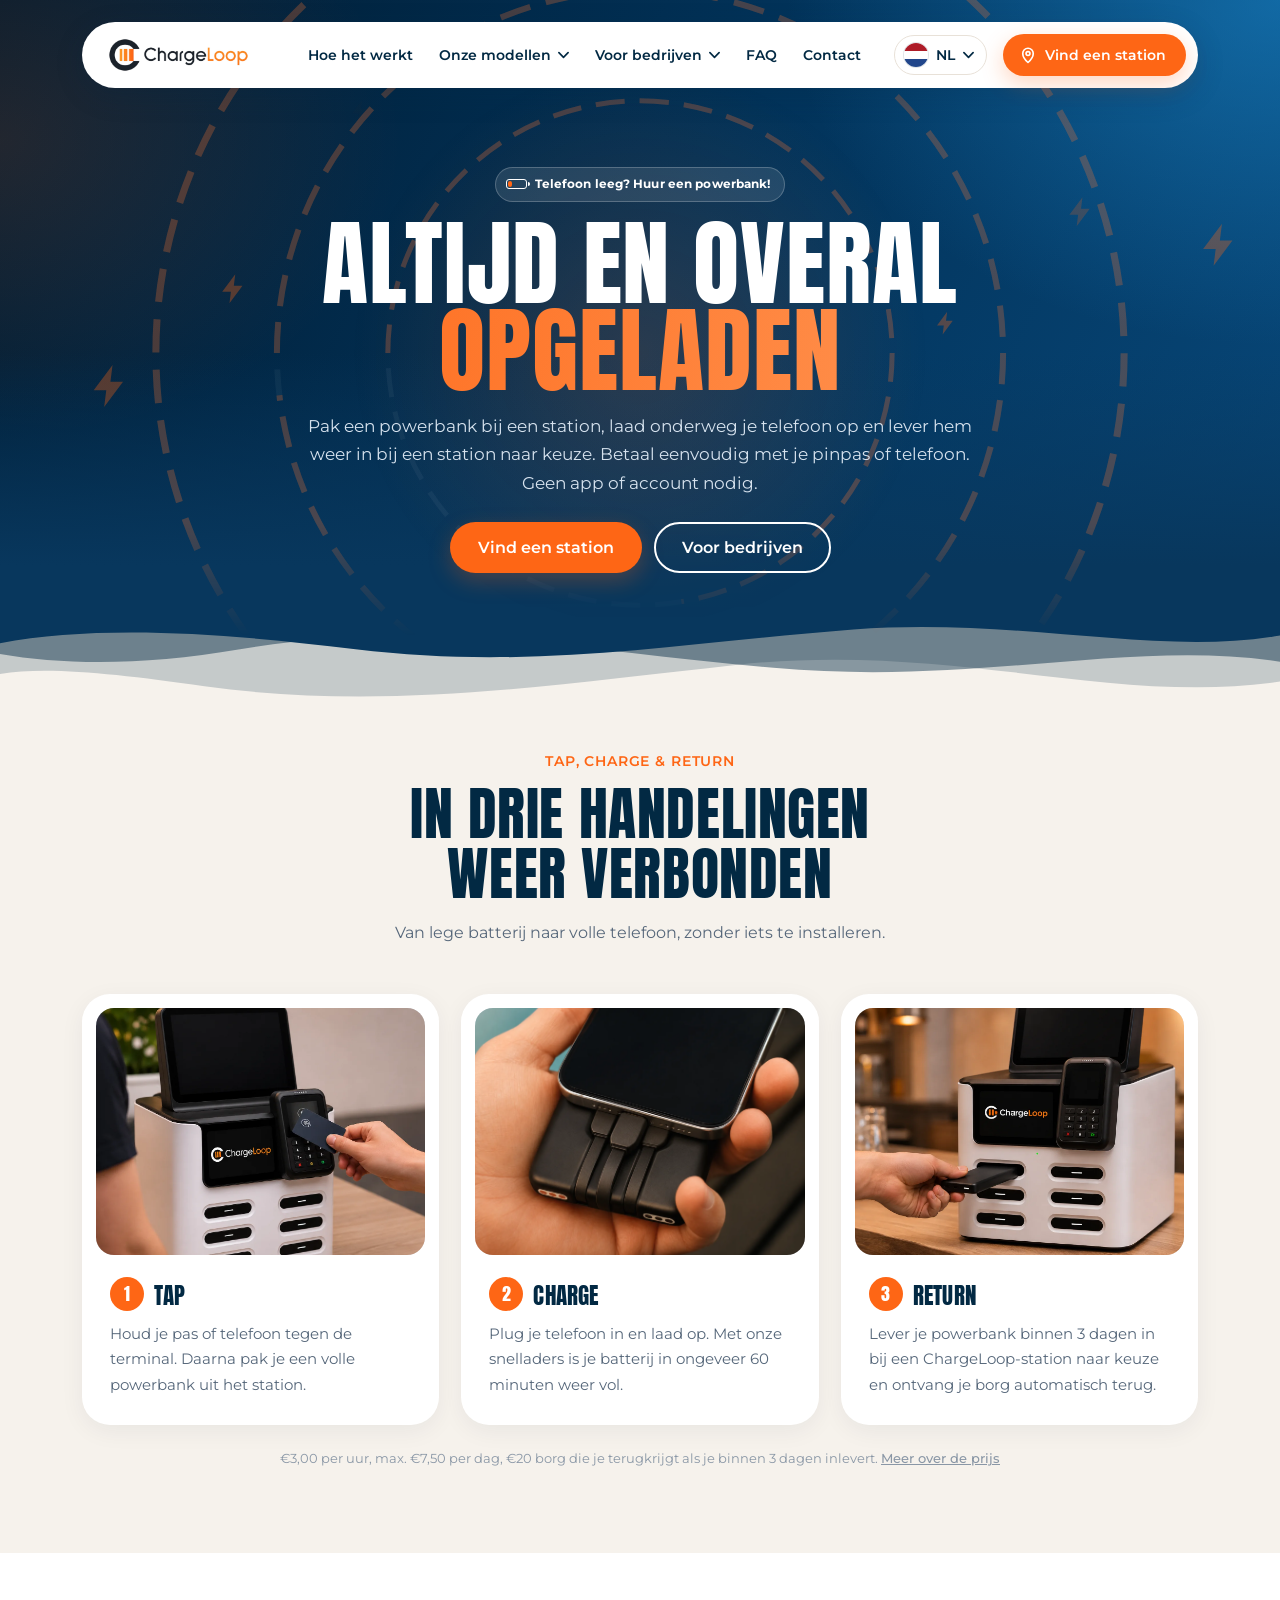
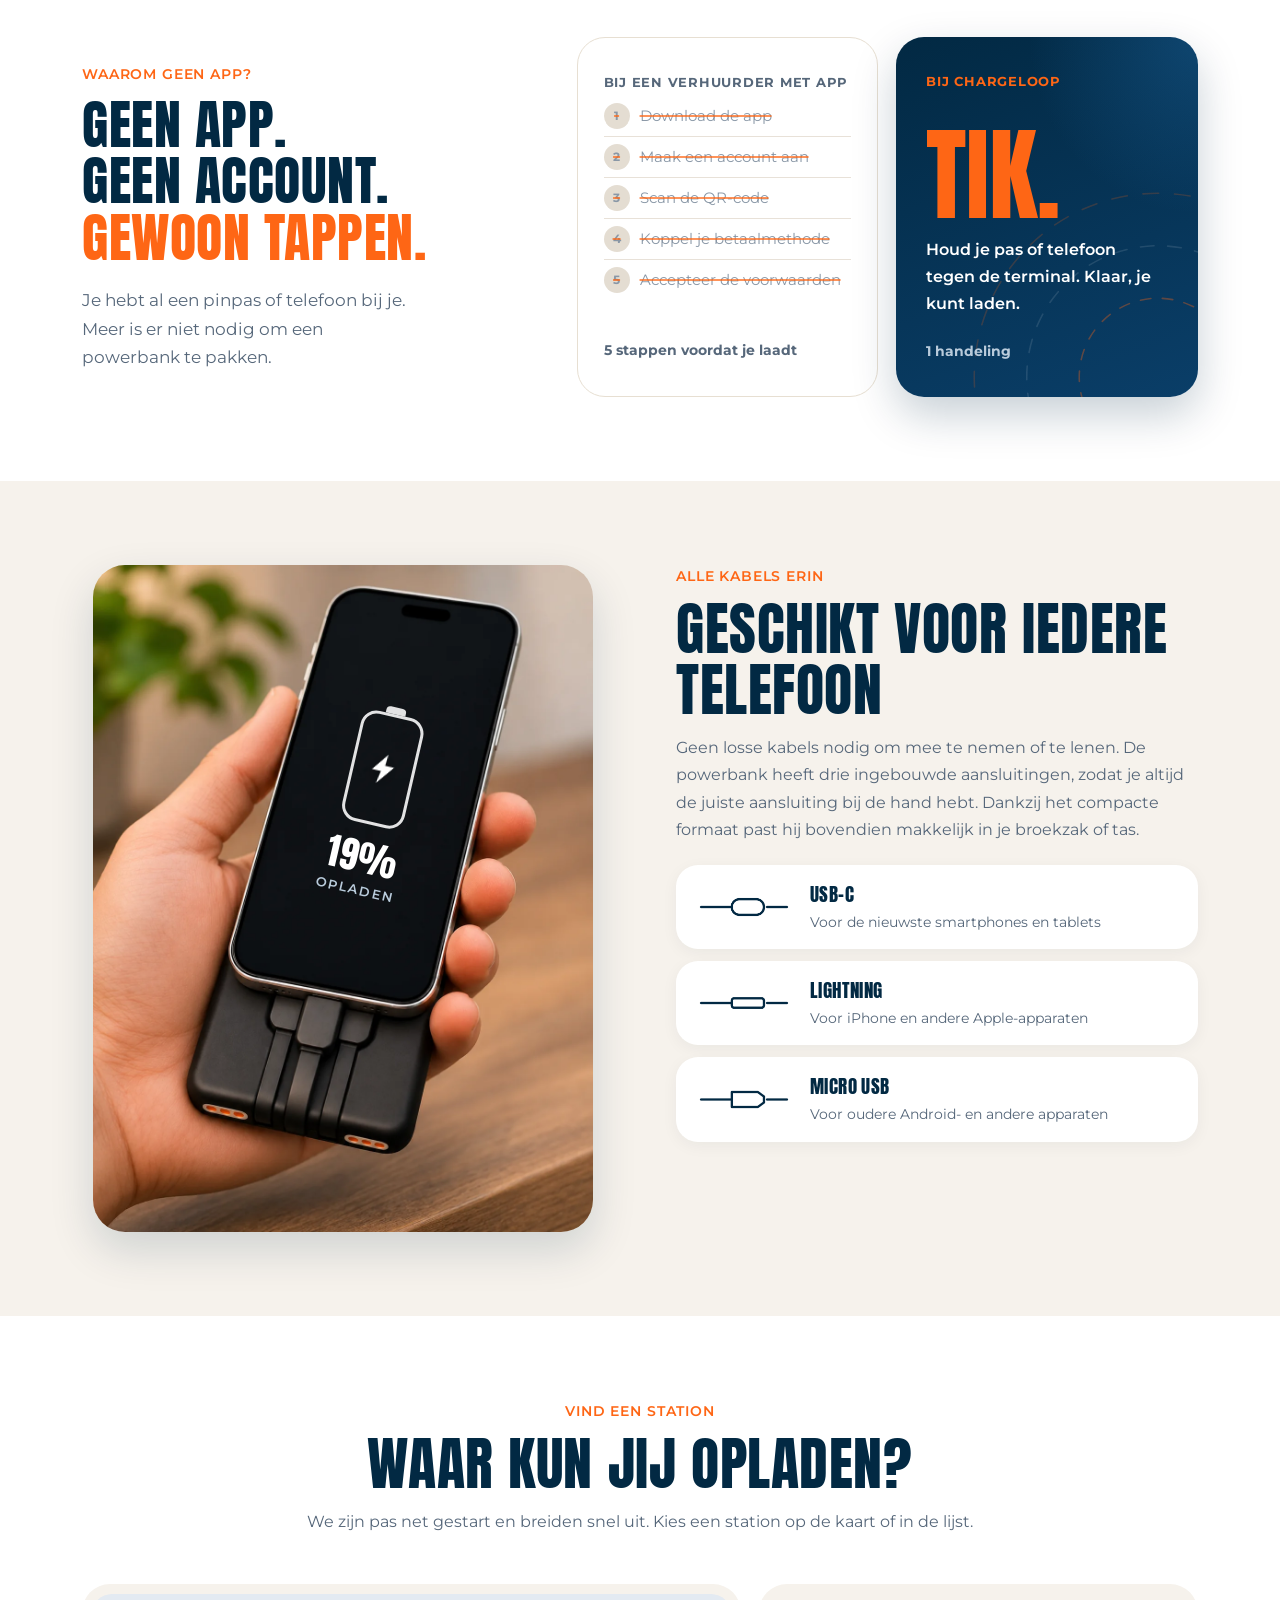
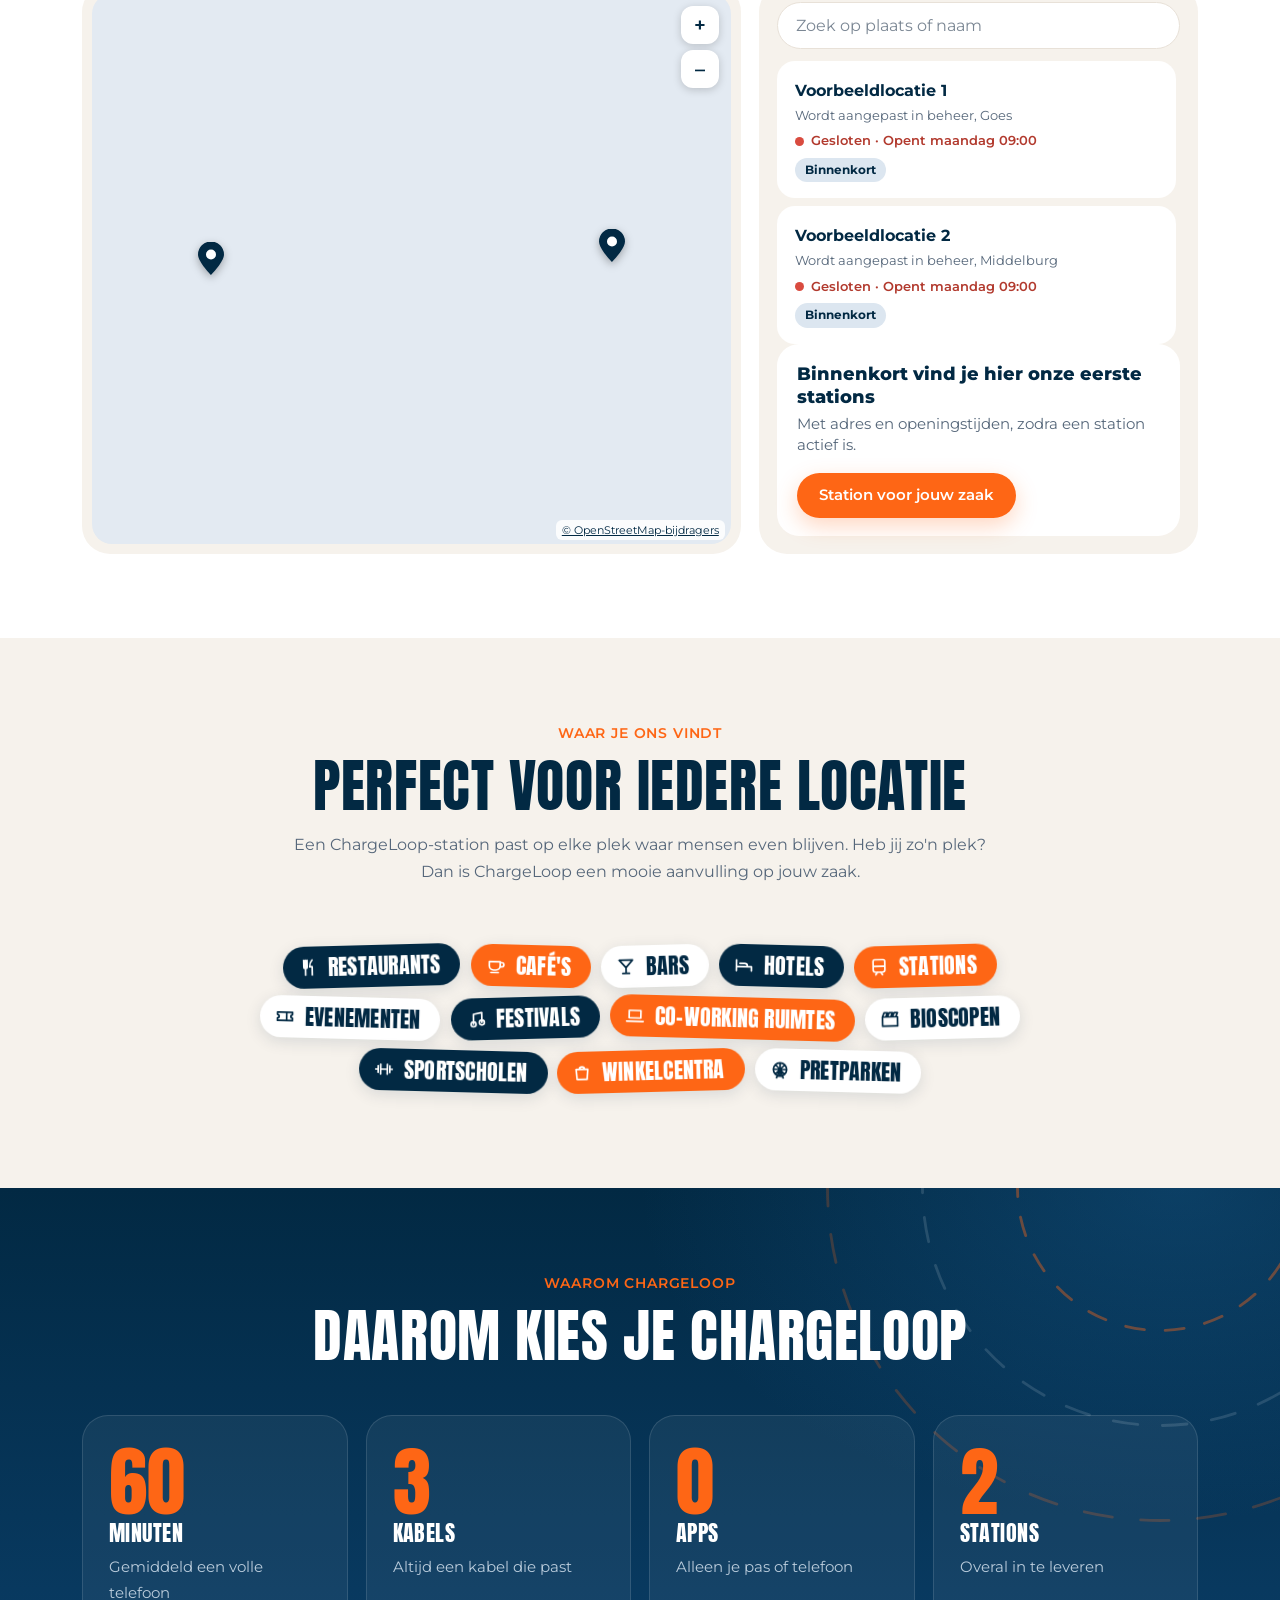
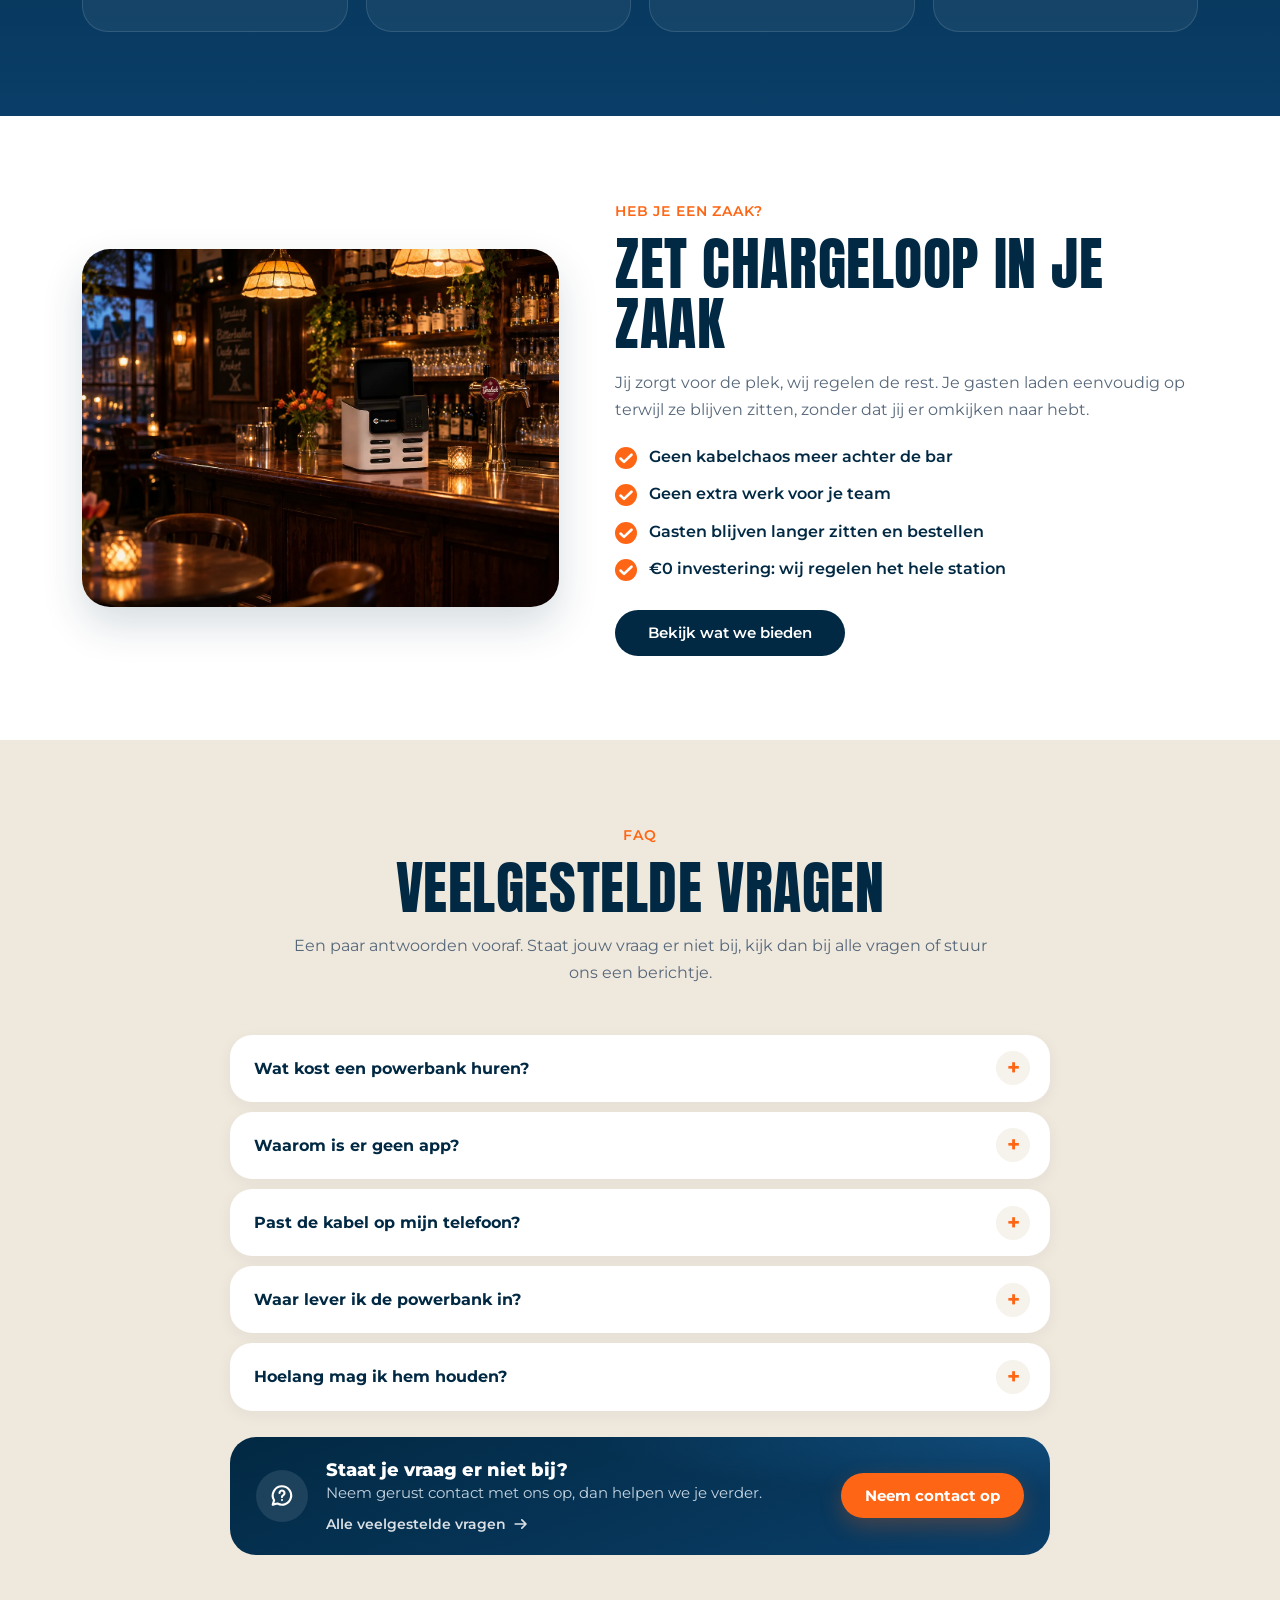
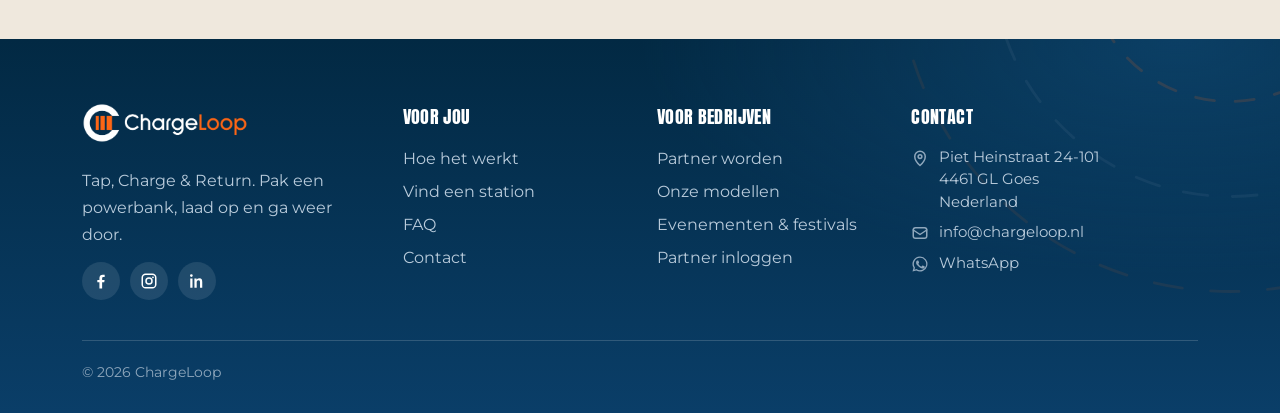
==== index.html @ ae9a1101 "FAQ: knop en WhatsApp naast elkaar op mobiel Co-Authored-By: Claude Opus 5.5 <noreply@anthropic.com>" ====
<!doctype html><html lang="nl"><head><meta charset="utf-8"><meta name="viewport" content="width=device-width,initial-scale=1"><title>Powerbank huren zonder app | ChargeLoop</title><meta name="description" content="Telefoon leeg? Huur een powerbank bij een ChargeLoop-station. Tik met je pinpas of telefoon, laad onderweg op en lever hem in bij elk station."><meta property="og:type" content="website"><meta property="og:site_name" content="ChargeLoop"><meta property="og:locale" content="nl_NL"><meta property="og:title" content="Powerbank huren zonder app | ChargeLoop"><meta property="og:description" content="Telefoon leeg? Huur een powerbank bij een ChargeLoop-station. Tik met je pinpas of telefoon, laad onderweg op en lever hem in bij elk station."><meta property="og:image" content="https://chargeloop-pi.vercel.app/og-image.jpg"><meta property="og:image:width" content="1200"><meta property="og:image:height" content="630"><meta name="twitter:card" content="summary_large_image"><link rel="icon" type="image/png" sizes="32x32" href="favicon-32.png?v=1794667950"><link rel="apple-touch-icon" href="apple-touch-icon.png?v=1794667950">
<link rel="preconnect" href="https://fonts.googleapis.com"><link rel="preconnect" href="https://fonts.gstatic.com" crossorigin><link rel="stylesheet" href="https://fonts.googleapis.com/css2?family=Anton&family=Montserrat:wght@400;500;600;700&display=swap"><link rel="stylesheet" href="style.css?v=1794672091"></head><body data-page="home">
<div class="top small nohero"><div class="wrap"><header id="hdr"><div class="pill"><a class="lg" href="/" aria-label="ChargeLoop, naar de homepage"><img data-img="logo" src="logo.png" alt="ChargeLoop"></a><button class="burger" aria-label="Menu" aria-expanded="false"><span></span><span></span><span></span></button><nav class="main" id="nav"><a href="/#hoe-het-werkt">Hoe het werkt</a><div class="dd mega"><button class="ddb" type="button" aria-expanded="false" aria-haspopup="true">Onze modellen<svg class="chev" viewBox="0 0 12 8" aria-hidden="true"><path d="M1 1.5l5 5 5-5" fill="none" stroke="currentColor" stroke-width="1.8" stroke-linecap="round" stroke-linejoin="round"></path></svg></button><div class="ddm"><div class="megai"><div class="mg-wrap"><div class="mg-intro"><span class="mg-pill">Modellen</span><h3>Een station voor elke plek</h3><p>Van een compact station op de bar tot een vrijstaande zuil. Wij adviseren je gratis over het beste formaat.</p><div class="mg-act"><a class="mg-lnk" href="voor-bedrijven#stations">Alle modellen vergelijken<svg class="mg-arr" viewBox="0 0 16 12" aria-hidden="true"><path d="M1 6h13M9 1l5 5-5 5" fill="none" stroke="currentColor" stroke-width="2" stroke-linecap="round" stroke-linejoin="round"></path></svg></a></div></div><div class="mg-cards mg-c4"><a class="mg-card hl" href="voor-bedrijven#stations"><span class="mg-tile"><em class="mg-tag">Meest gekozen</em><img class="mg-st s6" src="model-st6.webp?v=1794663857" alt=""></span><span class="mg-row"><b>ChargeLoop 6</b><svg class="mg-arr" viewBox="0 0 16 12" aria-hidden="true"><path d="M1 6h13M9 1l5 5-5 5" fill="none" stroke="currentColor" stroke-width="2" stroke-linecap="round" stroke-linejoin="round"></path></svg></span><small>Ideaal voor kleine horeca, kappers en balies</small></a><a class="mg-card" href="voor-bedrijven#stations"><span class="mg-tile"><img class="mg-st s12" src="model-st12.webp?v=1794663857" alt=""></span><span class="mg-row"><b>ChargeLoop 12</b><svg class="mg-arr" viewBox="0 0 16 12" aria-hidden="true"><path d="M1 6h13M9 1l5 5-5 5" fill="none" stroke="currentColor" stroke-width="2" stroke-linecap="round" stroke-linejoin="round"></path></svg></span><small>Ideaal voor drukkere horeca, winkels en lobby’s</small></a><a class="mg-card" href="voor-bedrijven#stations"><span class="mg-tile"><img class="mg-st s24" src="model-st24.webp?v=1794663857" alt=""></span><span class="mg-row"><b>ChargeLoop 24</b><svg class="mg-arr" viewBox="0 0 16 12" aria-hidden="true"><path d="M1 6h13M9 1l5 5-5 5" fill="none" stroke="currentColor" stroke-width="2" stroke-linecap="round" stroke-linejoin="round"></path></svg></span><small>Ideaal voor hotels, winkels en sportscholen</small></a><a class="mg-card" href="voor-bedrijven#stations"><span class="mg-tile"><img class="mg-st s48" src="model-st48.webp?v=1794663857" alt=""></span><span class="mg-row"><b>ChargeLoop 48</b><svg class="mg-arr" viewBox="0 0 16 12" aria-hidden="true"><path d="M1 6h13M9 1l5 5-5 5" fill="none" stroke="currentColor" stroke-width="2" stroke-linecap="round" stroke-linejoin="round"></path></svg></span><small>Ideaal voor evenementen, beurzen en centra</small></a></div></div></div></div></div><div class="dd"><button class="ddb" type="button" aria-expanded="false" aria-haspopup="true">Voor bedrijven<svg class="chev" viewBox="0 0 12 8" aria-hidden="true"><path d="M1 1.5l5 5 5-5" fill="none" stroke="currentColor" stroke-width="1.8" stroke-linecap="round" stroke-linejoin="round"></path></svg></button><div class="ddm"><div class="ddi"><a href="voor-bedrijven">Partner worden</a><a href="evenementen-en-festivals">Evenementen &amp; festivals</a></div></div></div><a href="faq">FAQ</a><a href="contact">Contact</a><div class="lang"><button class="lb" type="button" aria-haspopup="true" aria-expanded="false" aria-label="Taal"><span class="fl"><svg viewBox="0 0 30 20" aria-hidden="true"><rect width="30" height="6.67" fill="#AE1C28"></rect><rect y="6.67" width="30" height="6.67" fill="#fff"></rect><rect y="13.33" width="30" height="6.67" fill="#21468B"></rect></svg></span><span class="lc">NL</span><svg class="chev" viewBox="0 0 12 8" aria-hidden="true"><path d="M1 1.5l5 5 5-5" fill="none" stroke="currentColor" stroke-width="1.8" stroke-linecap="round" stroke-linejoin="round"></path></svg></button><div class="lm"><div class="ddi"><button type="button" data-l="nl"><span class="fl"><svg viewBox="0 0 30 20" aria-hidden="true"><rect width="30" height="6.67" fill="#AE1C28"></rect><rect y="6.67" width="30" height="6.67" fill="#fff"></rect><rect y="13.33" width="30" height="6.67" fill="#21468B"></rect></svg></span>Nederlands</button><button type="button" data-l="en"><span class="fl"><svg viewBox="0 0 30 20" aria-hidden="true"><rect width="30" height="20" fill="#012169"></rect><path d="M0 0L30 20M30 0L0 20" stroke="#fff" stroke-width="4"></path><path d="M0 0L30 20M30 0L0 20" stroke="#C8102E" stroke-width="1.6"></path><path d="M15 0V20M0 10H30" stroke="#fff" stroke-width="6"></path><path d="M15 0V20M0 10H30" stroke="#C8102E" stroke-width="3.4"></path></svg></span>English</button></div></div></div><a class="btn btn-or find" href="vind-een-station"><svg viewBox="0 0 24 24" fill="none" stroke="currentColor" stroke-width="2.2" stroke-linecap="round" stroke-linejoin="round" aria-hidden="true"><path d="M12 22s7-6.2 7-12a7 7 0 10-14 0c0 5.8 7 12 7 12z"></path><circle cx="12" cy="10" r="2.6"></circle></svg>Vind een station</a></nav></div></header><div class="hero"><p class="hk"><span class="hbat" aria-hidden="true"><u></u></span>Telefoon leeg? Huur een powerbank!</p><h1><span class="l1">Altijd en</span> <span class="l2">overal</span> <em>opgeladen</em></h1><p class="lead">Pak een powerbank bij een station, laad onderweg je telefoon op en lever hem weer in bij een station naar keuze. Betaal eenvoudig met je pinpas of telefoon. Geen app of account nodig.</p><div class="cta"><a class="btn btn-or" href="vind-een-station">Vind een station</a><a class="btn btn-ghost" href="voor-bedrijven">Voor bedrijven</a></div></div></div><div data-wave class="wavebox"><svg viewBox="0 0 1440 150" preserveAspectRatio="none" aria-hidden="true"><path d="M0 0H1440V118C1250 150 1070 66 830 96C610 124 430 156 230 124C130 108 55 98 0 108Z" fill="#022943" fill-opacity=".2"></path><path d="M0 0H1440V92C1270 62 1100 124 870 100C650 78 480 34 270 76C160 98 70 96 0 82Z" fill="#022943" fill-opacity=".45"></path><path d="M0 0H1440V58C1300 86 1150 34 960 50C760 68 600 104 400 76C250 54 110 44 0 68Z" fill="#08375D"></path></svg></div></div><main>
<section id="hoe-het-werkt"><div class="wrap"><div class="head"><span class="label">Tap, Charge &amp; Return</span><h2>In drie handelingen<br>weer verbonden</h2><p>Van lege batterij naar volle telefoon, zonder iets te installeren.</p></div>
<div class="steps">
<div class="card step"><div class="ph" data-img="step1"><img src="step1.webp?v=1794670645" alt="Betalen met pinpas bij een powerbank station"></div><div class="txt"><h3>Tap</h3><p>Houd je pas of telefoon tegen de terminal. Daarna pak je een volle powerbank uit het station.</p></div></div>
<div class="card step"><div class="ph" data-img="step2"><img src="step2.webp?v=1794670566" alt="Telefoon opladen met een gehuurde powerbank"></div><div class="txt"><h3>Charge</h3><p>Plug je telefoon in en laad op. Met onze snelladers is je batterij in ongeveer 60 minuten weer vol.</p></div></div>
<div class="card step"><div class="ph" data-img="step3"><img src="step3.webp?v=1794670645" alt="Powerbank inleveren bij een station"></div><div class="txt"><h3>Return</h3><p>Lever je powerbank binnen 3 dagen in bij een ChargeLoop-station naar keuze en ontvang je borg automatisch terug.</p></div></div>
</div><p class="priceline">€3,00 per uur, max. €7,50 per dag, €20 borg die je terugkrijgt als je binnen 3 dagen inlevert. <a href="faq#prijs">Meer over de prijs</a></p></div></section>
<section id="geen-app" class="b-white"><div class="wrap"><div class="na2"><div class="na-l"><span class="label">Waarom geen app?</span><h2>Geen app.<br>Geen account.<br><em>Gewoon tappen.</em></h2><p>Je hebt al een pinpas of telefoon bij je. Meer is er niet nodig om een powerbank te pakken.</p></div>
<div class="vs"><div class="vs-o"><small>Bij een verhuurder met app</small><ol><li>Download de app</li><li>Maak een account aan</li><li>Scan de QR-code</li><li>Koppel je betaalmethode</li><li>Accepteer de voorwaarden</li></ol><span class="t">5 stappen voordat je laadt</span></div>
<div class="vs-c"><small>Bij ChargeLoop</small><div class="big">Tik.</div><p>Houd je pas of telefoon tegen de terminal. Klaar, je kunt laden.</p><span class="t">1 handeling</span></div></div></div></div></section>
<section><div class="wrap"><div class="cabs"><div class="cph cpz2"><img src="laad-telefoon.webp" alt="Telefoon die oplaadt met een ChargeLoop-powerbank" loading="lazy"><div class="chg" aria-hidden="true"><div class="cbat"><i class="cbat-f"></i><svg class="cbat-b" viewBox="0 0 24 24"><path d="M13.5 2 5 13.5h6L9.5 22 19 9.5h-6z" fill="#fff"/></svg></div><b class="chg-p">0%</b><span class="chg-t">Opladen</span></div></div><div><span class="label">Alle kabels erin</span><h2>Geschikt voor iedere telefoon</h2><p class="cp">Geen losse kabels nodig om mee te nemen of te lenen. De powerbank heeft drie ingebouwde aansluitingen, zodat je altijd de juiste aansluiting bij de hand hebt. Dankzij het compacte formaat past hij bovendien makkelijk in je broekzak of tas.</p><div class="crows"><div class="crow"><img src="usb-c.png" alt=""><div><b>USB-C</b><span>Voor de nieuwste smartphones en tablets</span></div></div><div class="crow"><img src="lightning.png" alt=""><div><b>Lightning</b><span>Voor iPhone en andere Apple-apparaten</span></div></div><div class="crow"><img src="micro-usb.png" alt=""><div><b>Micro USB</b><span>Voor oudere Android- en andere apparaten</span></div></div></div></div></div></div></section><script>(function(){var w=document.querySelector('.cpz2');if(!w)return;var r=w.querySelector('.cbat'),t=w.querySelector('.chg-p'),red=window.matchMedia&&matchMedia('(prefers-reduced-motion:reduce)').matches,p=red?100:12,last=0,hold=0,run=false;
function paint(){r.style.setProperty('--p',p+'%');t.textContent=Math.round(p)+'%';w.classList.toggle('full',p>=100)}
function tick(ts){if(!run){last=0;return}var dt=last?Math.min(120,ts-last):16;last=ts;if(p<100){p=Math.min(100,p+dt/4200*100)}else{hold+=dt;if(hold>1600){hold=0;p=12}}paint();requestAnimationFrame(tick)}
paint();if(red)return;if('IntersectionObserver' in window){new IntersectionObserver(function(es){var v=es[0].isIntersecting;if(v&&!run){run=true;requestAnimationFrame(tick)}else if(!v)run=false}).observe(w)}else{run=true;requestAnimationFrame(tick)}})();</script>
<section class="lv b-white" id="kaart"><div class="wrap"><div class="head"><span class="label">Vind een station</span><h2>Waar kun jij opladen?</h2><p>We zijn pas net gestart en breiden snel uit. Kies een station op de kaart of in de lijst.</p></div><div class="box" id="kaartbox"><div class="card mapc"><div class="cmap" role="application" aria-label="Kaart met ChargeLoop stations"></div></div><div class="card lst"><input type="search" placeholder="Zoek op plaats of naam" aria-label="Zoek een station"><div class="rows"></div><a class="btn btn-navy lstbtn" href="vind-een-station">Open de volledige kaart</a></div></div>
<p class="demo" hidden>De getoonde locaties zijn voorbeelden. Echte stations voeg je toe in de beheeromgeving.</p></div></section>
<section><div class="wrap"><div class="head"><span class="label">Waar je ons vindt</span><h2>Perfect voor iedere locatie</h2><p>Een ChargeLoop-station past op elke plek waar mensen even blijven. Heb jij zo'n plek? Dan is ChargeLoop een mooie aanvulling op jouw zaak.</p></div><div class="tagwrap"><div style="display:flex;flex-wrap:wrap;gap:10px;justify-content:center;max-width:900px;margin:0 auto;padding:6px 0">
<span style="display:inline-flex;align-items:center;gap:10px;font-family:'Anton',Impact,'Arial Narrow',sans-serif;font-weight:400;text-transform:uppercase;line-height:1;letter-spacing:.01em;font-size:clamp(.95rem,2.4vw,1.4rem);padding:10px 20px 10px 15px;border-radius:999px;background:#022943;color:#ffffff;box-shadow:0 4px 16px rgba(2,41,67,.12);transform:rotate(-1.5deg)"><svg width="20" height="20" viewBox="0 0 24 24" fill="none" stroke="currentColor" stroke-width="2" stroke-linecap="round" stroke-linejoin="round" aria-hidden="true" style="flex:none"><path d="M7 3v8a2 2 0 0 0 4 0V3M9 3v18M17 3c-2 2-3 5-3 8h3v10"/></svg>Restaurants</span>
<span style="display:inline-flex;align-items:center;gap:10px;font-family:'Anton',Impact,'Arial Narrow',sans-serif;font-weight:400;text-transform:uppercase;line-height:1;letter-spacing:.01em;font-size:clamp(.95rem,2.4vw,1.4rem);padding:10px 20px 10px 15px;border-radius:999px;background:#FE6615;color:#ffffff;box-shadow:0 4px 16px rgba(2,41,67,.12);transform:rotate(1.5deg)"><svg width="20" height="20" viewBox="0 0 24 24" fill="none" stroke="currentColor" stroke-width="2" stroke-linecap="round" stroke-linejoin="round" aria-hidden="true" style="flex:none"><path d="M4 8h13v5a5 5 0 0 1-5 5H9a5 5 0 0 1-5-5zM17 9h2a2 2 0 0 1 0 5h-2M6 21h9"/></svg>Café's</span>
<span style="display:inline-flex;align-items:center;gap:10px;font-family:'Anton',Impact,'Arial Narrow',sans-serif;font-weight:400;text-transform:uppercase;line-height:1;letter-spacing:.01em;font-size:clamp(.95rem,2.4vw,1.4rem);padding:10px 20px 10px 15px;border-radius:999px;background:#ffffff;color:#022943;box-shadow:0 4px 16px rgba(2,41,67,.12);transform:rotate(-1.5deg)"><svg width="20" height="20" viewBox="0 0 24 24" fill="none" stroke="currentColor" stroke-width="2" stroke-linecap="round" stroke-linejoin="round" aria-hidden="true" style="flex:none"><path d="M4 4h16l-8 9zM12 13v7M8 20h8"/></svg>Bars</span>
<span style="display:inline-flex;align-items:center;gap:10px;font-family:'Anton',Impact,'Arial Narrow',sans-serif;font-weight:400;text-transform:uppercase;line-height:1;letter-spacing:.01em;font-size:clamp(.95rem,2.4vw,1.4rem);padding:10px 20px 10px 15px;border-radius:999px;background:#022943;color:#ffffff;box-shadow:0 4px 16px rgba(2,41,67,.12);transform:rotate(1.5deg)"><svg width="20" height="20" viewBox="0 0 24 24" fill="none" stroke="currentColor" stroke-width="2" stroke-linecap="round" stroke-linejoin="round" aria-hidden="true" style="flex:none"><path d="M3 19V6M3 14h18v5M3 14v5M7 10h6a3 3 0 0 1 3 3v1"/></svg>Hotels</span>
<span style="display:inline-flex;align-items:center;gap:10px;font-family:'Anton',Impact,'Arial Narrow',sans-serif;font-weight:400;text-transform:uppercase;line-height:1;letter-spacing:.01em;font-size:clamp(.95rem,2.4vw,1.4rem);padding:10px 20px 10px 15px;border-radius:999px;background:#FE6615;color:#ffffff;box-shadow:0 4px 16px rgba(2,41,67,.12);transform:rotate(-1.5deg)"><svg width="20" height="20" viewBox="0 0 24 24" fill="none" stroke="currentColor" stroke-width="2" stroke-linecap="round" stroke-linejoin="round" aria-hidden="true" style="flex:none"><path d="M7 3h10a2 2 0 0 1 2 2v10a3 3 0 0 1-3 3H8a3 3 0 0 1-3-3V5a2 2 0 0 1 2-2zM5 11h14M8 21l2-3M16 21l-2-3"/></svg>Stations</span>
<span style="display:inline-flex;align-items:center;gap:10px;font-family:'Anton',Impact,'Arial Narrow',sans-serif;font-weight:400;text-transform:uppercase;line-height:1;letter-spacing:.01em;font-size:clamp(.95rem,2.4vw,1.4rem);padding:10px 20px 10px 15px;border-radius:999px;background:#ffffff;color:#022943;box-shadow:0 4px 16px rgba(2,41,67,.12);transform:rotate(1.5deg)"><svg width="20" height="20" viewBox="0 0 24 24" fill="none" stroke="currentColor" stroke-width="2" stroke-linecap="round" stroke-linejoin="round" aria-hidden="true" style="flex:none"><path d="M3 7h18v3a2 2 0 0 0 0 4v3H3v-3a2 2 0 0 0 0-4zM14 7v10"/></svg>Evenementen</span>
<span style="display:inline-flex;align-items:center;gap:10px;font-family:'Anton',Impact,'Arial Narrow',sans-serif;font-weight:400;text-transform:uppercase;line-height:1;letter-spacing:.01em;font-size:clamp(.95rem,2.4vw,1.4rem);padding:10px 20px 10px 15px;border-radius:999px;background:#022943;color:#ffffff;box-shadow:0 4px 16px rgba(2,41,67,.12);transform:rotate(-1.5deg)"><svg width="20" height="20" viewBox="0 0 24 24" fill="none" stroke="currentColor" stroke-width="2" stroke-linecap="round" stroke-linejoin="round" aria-hidden="true" style="flex:none"><path d="M9 18V6l10-2v12M12 18a3 3 0 1 1-6 0 3 3 0 0 1 6 0zM22 16a3 3 0 1 1-6 0 3 3 0 0 1 6 0z"/></svg>Festivals</span>
<span style="display:inline-flex;align-items:center;gap:10px;font-family:'Anton',Impact,'Arial Narrow',sans-serif;font-weight:400;text-transform:uppercase;line-height:1;letter-spacing:.01em;font-size:clamp(.95rem,2.4vw,1.4rem);padding:10px 20px 10px 15px;border-radius:999px;background:#FE6615;color:#ffffff;box-shadow:0 4px 16px rgba(2,41,67,.12);transform:rotate(1.5deg)"><svg width="20" height="20" viewBox="0 0 24 24" fill="none" stroke="currentColor" stroke-width="2" stroke-linecap="round" stroke-linejoin="round" aria-hidden="true" style="flex:none"><path d="M5 6h14v9H5zM2 19h20"/></svg>Co-working ruimtes</span>
<span style="display:inline-flex;align-items:center;gap:10px;font-family:'Anton',Impact,'Arial Narrow',sans-serif;font-weight:400;text-transform:uppercase;line-height:1;letter-spacing:.01em;font-size:clamp(.95rem,2.4vw,1.4rem);padding:10px 20px 10px 15px;border-radius:999px;background:#ffffff;color:#022943;box-shadow:0 4px 16px rgba(2,41,67,.12);transform:rotate(-1.5deg)"><svg width="20" height="20" viewBox="0 0 24 24" fill="none" stroke="currentColor" stroke-width="2" stroke-linecap="round" stroke-linejoin="round" aria-hidden="true" style="flex:none"><path d="M3 9h18v11H3zM3 9l2-5h4l-2 5M9 9l2-5h4l-2 5M15 9l2-5h4l-2 5"/></svg>Bioscopen</span>
<span style="display:inline-flex;align-items:center;gap:10px;font-family:'Anton',Impact,'Arial Narrow',sans-serif;font-weight:400;text-transform:uppercase;line-height:1;letter-spacing:.01em;font-size:clamp(.95rem,2.4vw,1.4rem);padding:10px 20px 10px 15px;border-radius:999px;background:#022943;color:#ffffff;box-shadow:0 4px 16px rgba(2,41,67,.12);transform:rotate(1.5deg)"><svg width="20" height="20" viewBox="0 0 24 24" fill="none" stroke="currentColor" stroke-width="2" stroke-linecap="round" stroke-linejoin="round" aria-hidden="true" style="flex:none"><path d="M2 12h3M19 12h3M5 8v8M8 6v12M16 6v12M19 8v8M8 12h8"/></svg>Sportscholen</span>
<span style="display:inline-flex;align-items:center;gap:10px;font-family:'Anton',Impact,'Arial Narrow',sans-serif;font-weight:400;text-transform:uppercase;line-height:1;letter-spacing:.01em;font-size:clamp(.95rem,2.4vw,1.4rem);padding:10px 20px 10px 15px;border-radius:999px;background:#FE6615;color:#ffffff;box-shadow:0 4px 16px rgba(2,41,67,.12);transform:rotate(-1.5deg)"><svg width="20" height="20" viewBox="0 0 24 24" fill="none" stroke="currentColor" stroke-width="2" stroke-linecap="round" stroke-linejoin="round" aria-hidden="true" style="flex:none"><path d="M5 8h14l-1 12H6zM9 8a3 3 0 0 1 6 0"/></svg>Winkelcentra</span>
<span style="display:inline-flex;align-items:center;gap:10px;font-family:'Anton',Impact,'Arial Narrow',sans-serif;font-weight:400;text-transform:uppercase;line-height:1;letter-spacing:.01em;font-size:clamp(.95rem,2.4vw,1.4rem);padding:10px 20px 10px 15px;border-radius:999px;background:#ffffff;color:#022943;box-shadow:0 4px 16px rgba(2,41,67,.12);transform:rotate(1.5deg)"><svg width="20" height="20" viewBox="0 0 24 24" fill="none" stroke="currentColor" stroke-width="2" stroke-linecap="round" stroke-linejoin="round" aria-hidden="true" style="flex:none"><path d="M4 12a8 8 0 1 0 16 0 8 8 0 1 0-16 0zM12 4v16M4 12h16M6.3 6.3l11.4 11.4M17.7 6.3L6.3 17.7M8 22l4-10 4 10"/></svg>Pretparken</span>
</div>
</div></div></section>
<section class="b-navy"><div class="wrap"><div class="head"><span class="label">Waarom ChargeLoop</span><h2>Daarom kies je ChargeLoop</h2></div><div class="nums"><div><b>60</b><span class="u">minuten</span><p>Gemiddeld een volle telefoon</p></div><div><b>3</b><span class="u">kabels</span><p>Altijd een kabel die past</p></div><div><b>0</b><span class="u">apps</span><p>Alleen je pas of telefoon</p></div><div><b data-stcount>2</b><span class="u" data-stlabel>stations</span><p>Overal in te leveren</p></div></div></div></section>
<section class="b-white" id="voor-bedrijven-teaser"><div class="wrap"><div class="bz2"><div class="bzi"><img class="bzi-ph" data-img="business" src="zaak-cafe.webp" alt="ChargeLoop-station op de bar van een café" loading="lazy"></div><div><span class="label">Heb je een zaak?</span><h2>Zet ChargeLoop in je zaak</h2><p>Jij zorgt voor de plek, wij regelen de rest. Je gasten laden eenvoudig op terwijl ze blijven zitten, zonder dat jij er omkijken naar hebt.</p><ul class="tick"><li>Geen kabelchaos meer achter de bar</li><li>Geen extra werk voor je team</li><li>Gasten blijven langer zitten en bestellen</li><li>€0 investering: wij regelen het hele station</li></ul><div class="btnrow l"><a class="btn btn-navy" href="voor-bedrijven">Bekijk wat we bieden</a></div></div></div></div></section>
<section id="faq" class="b-sand"><div class="wrap"><div class="head"><span class="label">FAQ</span><h2>Veelgestelde vragen</h2><p>Een paar antwoorden vooraf. Staat jouw vraag er niet bij, kijk dan bij alle vragen of stuur ons een berichtje.</p></div><div class="faq" data-faq-home style="max-width:820px;margin:0 auto"></div><div class="hlp"><span class="hlp-i"><svg viewBox="0 0 24 24" fill="none" stroke="currentColor" stroke-width="2" stroke-linecap="round" stroke-linejoin="round" aria-hidden="true"><path d="M12 3a8.5 8.5 0 1 1-4.2 15.9L3.5 20l1.2-4.1A8.5 8.5 0 0 1 12 3z"/><path d="M9.7 9.2a2.3 2.3 0 1 1 3.5 2c-.7.4-1.2.9-1.2 1.8M12 15.7v.01"/></svg></span><div class="hlp-t"><b>Staat je vraag er niet bij?</b><span>Neem gerust contact met ons op, dan helpen we je verder.</span><a class="hlp-l" href="faq">Alle veelgestelde vragen<svg viewBox="0 0 16 12" fill="none" stroke="currentColor" stroke-width="2" stroke-linecap="round" stroke-linejoin="round" aria-hidden="true"><path d="M1 6h13M9 1l5 5-5 5"/></svg></a></div><a class="hlp-b" href="contact">Neem contact op</a></div></div></section></main><footer id="ftr"></footer><script src="i18n.js"></script><script src="sb-config.js"></script><script src="sb.js"></script><script src="app.js?v=1794663048"></script></body></html>
---- style.css ----
:root{--navy:#022943;--or:#FE6615;--bg:#F6F2EC;--card:#fff;--ink:#022943;--muted:#56677A;--line:#E8E1D8;--h:'Anton','Arial Narrow',Impact,sans-serif;--b:'Montserrat',system-ui,-apple-system,'Segoe UI',sans-serif}
*,*::before,*::after{box-sizing:border-box}
html{scroll-behavior:smooth;scroll-padding-top:110px}
body{margin:0;background:var(--bg);color:var(--ink);font:400 16px/1.7 var(--b);-webkit-text-size-adjust:100%}
h1,h2,h3{margin:0;font-family:var(--h);font-weight:400;text-transform:uppercase;line-height:1.05;letter-spacing:.01em}
h1{font-size:clamp(3.2rem,10vw,6.6rem)}h2{font-size:clamp(2.1rem,5.5vw,3.6rem)}h3{font-size:1.45rem}
p{margin:0}a{color:inherit}img{max-width:100%}
:focus-visible{outline:3px solid var(--or);outline-offset:3px}
.wrap{max-width:1160px;margin:0 auto;padding:0 22px}
section{padding:84px 0}
.label{display:block;color:var(--or);font-weight:600;text-transform:uppercase;letter-spacing:.06em;font-size:14px;margin-bottom:10px}
.btn{display:inline-flex;align-items:center;justify-content:center;gap:8px;text-decoration:none;font:600 16px var(--b);padding:14px 26px;border-radius:999px;border:2px solid transparent;cursor:pointer;line-height:1.2}
.btn-or{background:var(--or);color:#fff}.btn-navy{background:var(--navy);color:#fff}.btn-out{background:#fff;color:var(--navy)}
.btn-ghost{background:transparent;border-color:#fff;color:#fff}
.btn:hover{filter:brightness(1.07)}
/* header + hero */
.top{background:var(--navy);color:#fff;position:relative;padding-bottom:0}
header{position:sticky;top:0;z-index:50;padding:16px 0 0}
.pill{background:#fff;border-radius:999px;min-height:66px;padding:0 12px 0 26px;display:flex;align-items:center;justify-content:space-between;box-shadow:0 6px 24px rgba(0,0,0,.14);position:relative}
.pill .lg img{height:34px;width:auto;display:block}
nav.main{display:flex;gap:26px;align-items:center}
nav.main a{text-decoration:none;font-weight:600;font-size:15px;color:var(--navy)}
nav.main a.btn{color:#fff;padding:11px 20px;font-size:15px}
nav.main a.on:not(.btn){color:var(--or)}
.burger{display:none;background:none;border:0;width:46px;height:46px;border-radius:50%;cursor:pointer;padding:0}
.burger span{display:block;width:22px;height:2px;background:var(--navy);margin:5px auto;border-radius:2px}
@media(max-width:980px){.burger{display:block}
 nav.main{display:none;position:absolute;left:0;right:0;top:74px;background:#fff;border-radius:28px;padding:22px;flex-direction:column;align-items:stretch;gap:6px;box-shadow:0 12px 32px rgba(0,0,0,.18)}
 nav.main.open{display:flex}nav.main a:not(.btn){padding:10px 6px}nav.main a.btn{width:100%}}
.hero{text-align:center;padding:84px 0 150px;max-width:860px;margin:0 auto}
.hero h1 em{display:block;font-style:normal;color:var(--or)}
.hero p.lead{margin:24px auto 30px;max-width:46ch;color:#D6E2EE;font-size:1.12rem}
.cta{display:flex;gap:12px;flex-wrap:wrap;justify-content:center}
.hero-img{max-width:900px;position:relative;z-index:1}
.hero-img .card{padding:14px}.hero-img img{display:block;width:100%;height:auto;border-radius:20px}
.top.small .hero{padding:64px 0 110px}.top.small h1{font-size:clamp(2.8rem,8vw,5rem)}
.wave{position:absolute;bottom:-1px;left:0;width:100%;height:80px;display:block;pointer-events:none}.wave path{fill:var(--bg)}
.top.img-hero{padding-bottom:110px}.top.img-hero .hero{padding-bottom:44px}.hero-img{margin:0 auto}
.head{text-align:center;max-width:700px;margin:0 auto 48px}.head p{color:var(--muted);margin-top:14px}
.card{background:var(--card);border-radius:28px;padding:14px;box-shadow:0 6px 24px rgba(2,41,67,.06)}
.pad{padding:34px}
/* steps */
.steps{display:grid;grid-template-columns:repeat(3,1fr);gap:22px;counter-reset:s}
.step{counter-increment:s}.step .txt{padding:22px 14px 14px}
.step h3::before{content:counter(s);display:inline-grid;place-items:center;width:34px;height:34px;border-radius:50%;background:var(--or);color:#fff;font:400 1.1rem var(--h);margin-right:10px;vertical-align:3px}
.step p{color:var(--muted);margin-top:10px;font-size:15px}
.ph{border-radius:18px;background:#E3EAF2;aspect-ratio:4/3;display:grid;place-items:center;overflow:hidden}.ph img{width:100%;height:100%;object-fit:cover;display:block}
.ph.navy{background:var(--navy)}
.priceline{text-align:center;color:var(--muted);margin-top:34px}.priceline a{color:var(--or);font-weight:600}
@media(max-width:860px){.steps{grid-template-columns:1fr}}
/* cables */
.cables{display:grid;grid-template-columns:repeat(3,1fr);gap:18px}
.cab{background:#fff;border-radius:28px;padding:26px;text-align:center;box-shadow:0 6px 24px rgba(2,41,67,.06)}
.cab img{width:78%;height:auto;display:block;margin:0 auto 10px}.cab p{color:var(--muted);font-size:15px;margin-top:6px}
@media(max-width:760px){.cables{grid-template-columns:1fr}}
/* tags */
.tagwrap{padding:6px 0}
/* why */
.why{background:var(--navy);color:#fff;border-radius:40px;padding:70px 0}
.why .head p{color:#B9CBDB}.why .label{color:var(--or)}
.wgrid{display:grid;grid-template-columns:repeat(4,1fr);gap:18px}
.wc{background:#0B3A5E;border-radius:24px;padding:26px}.wc svg{width:44px;height:44px;margin-bottom:14px}.wc p{color:#B9CBDB;font-size:15px;margin-top:8px}
@media(max-width:960px){.wgrid{grid-template-columns:1fr 1fr}}@media(max-width:560px){.wgrid{grid-template-columns:1fr}}
/* map */
.lv .box{display:grid;grid-template-columns:1.5fr 1fr;gap:18px;align-items:stretch}
.mapc{padding:10px}.cmap{position:relative;height:560px;border-radius:20px;overflow:hidden;background:#E3EAF2;touch-action:none;cursor:grab;user-select:none}
.cmap:active{cursor:grabbing}.cmap .mlay{position:absolute;inset:0}.cmap img.t{position:absolute;width:256px;height:256px;max-width:none;pointer-events:none}
.mk{position:absolute;width:34px;height:34px;margin:-34px 0 0 -17px;border:0;padding:0;background:none;cursor:pointer;z-index:3}
.mk svg{width:34px;height:34px;filter:drop-shadow(0 3px 4px rgba(0,0,0,.3))}.mk.sel{z-index:5}.mk.sel svg{transform:scale(1.25);transform-origin:50% 100%}
.zoom{position:absolute;right:12px;top:12px;display:grid;gap:6px;z-index:6}.zoom button{width:38px;height:38px;border-radius:12px;border:0;background:#fff;font:600 20px var(--b);color:var(--navy);box-shadow:0 2px 8px rgba(0,0,0,.18);cursor:pointer}
.attr{position:absolute;right:6px;bottom:4px;font-size:11px;background:rgba(255,255,255,.85);padding:1px 6px;border-radius:6px;z-index:6}
.pop{position:absolute;left:12px;bottom:12px;right:12px;max-width:340px;background:#fff;border-radius:18px;padding:14px 16px;box-shadow:0 8px 24px rgba(0,0,0,.2);z-index:7;font-size:14px;line-height:1.5}
.lst{display:flex;flex-direction:column;padding:18px;min-height:0}.lst input{font:400 16px var(--b);padding:13px 18px;border-radius:999px;border:1px solid var(--line);width:100%;margin-bottom:12px}
.rows{overflow:auto;max-height:470px;display:flex;flex-direction:column;gap:8px;padding-right:4px}
.row{display:block;text-align:left;width:100%;background:var(--bg);border:2px solid transparent;border-radius:18px;padding:14px 16px;cursor:pointer;font:inherit;color:inherit}
.row.sel,.row:hover{border-color:var(--or)}.row b{display:block;font-weight:700}.row small{color:var(--muted);display:block}
.pillst{display:inline-block;font-size:12px;font-weight:700;border-radius:999px;padding:2px 10px;margin-top:6px}.pillst.live{background:#FFE3D2;color:#B8440A}.pillst.soon{background:#DCE6F0;color:var(--navy)}
@media(max-width:900px){.lv .box{grid-template-columns:1fr}.cmap{height:420px}.rows{max-height:340px}}
/* biz teaser */
.bz{background:var(--navy);color:#fff;border-radius:40px;padding:56px;display:grid;grid-template-columns:1.1fr .9fr;gap:40px;align-items:center}
.bz p{color:#B9CBDB}.bz ul{list-style:none;padding:0;margin:20px 0 28px;display:grid;gap:10px}.bz li{padding-left:34px;position:relative}.bz li::before{content:"";position:absolute;left:0;top:5px;width:20px;height:20px;border-radius:50%;background:var(--or) url("data:image/svg+xml,%3Csvg xmlns='http://www.w3.org/2000/svg' viewBox='0 0 20 20'%3E%3Cpath d='M5 10.5l3.2 3L15 7' fill='none' stroke='white' stroke-width='2.4' stroke-linecap='round' stroke-linejoin='round'/%3E%3C/svg%3E")}
.figs{display:grid;gap:14px}.fig{background:#0B3A5E;border-radius:24px;padding:20px 24px}.fig b{font:400 2.6rem/1 var(--h);color:var(--or);display:block;text-transform:uppercase}.fig span{color:#B9CBDB;font-size:14px}
@media(max-width:860px){.bz{grid-template-columns:1fr;padding:34px 24px}}
/* ticket */
.tkt{display:grid;grid-template-columns:.8fr 1.6fr;background:#fff;border-radius:32px;overflow:hidden;box-shadow:0 6px 24px rgba(2,41,67,.06)}
.tl{background:var(--or);color:#fff;padding:40px 24px;display:flex;flex-direction:column;align-items:center;justify-content:center;text-align:center;border-right:3px dashed #fff}
.tl b{font:400 clamp(4rem,9vw,6.5rem)/1 var(--h)}.tl span{font-weight:600;text-transform:uppercase;letter-spacing:.06em}
.tr{padding:38px}.tr p.sub{color:var(--muted);margin:10px 0 20px}
@media(max-width:760px){.tkt{grid-template-columns:1fr}.tl{border-right:0;border-bottom:3px dashed #fff}}
/* forms */
.fm{display:grid;grid-template-columns:1fr 1fr;gap:14px}.fm label{display:grid;gap:6px;font-weight:600;font-size:14px}.fm .full{grid-column:1/-1}
.fm input,.fm select,.fm textarea{font:400 16px var(--b);padding:13px 16px;border-radius:14px;border:1px solid var(--line);background:#fff;color:var(--ink);width:100%}
.fm textarea{min-height:130px;resize:vertical}.fm .hp{position:absolute;left:-9999px;width:1px;height:1px;opacity:0}
.fm small{color:var(--muted);font-size:13px}.msg{display:none;font-weight:600;color:#1E7A4B}.msg.on{display:block}.msg.err{color:#C0392B}
@media(max-width:620px){.fm{grid-template-columns:1fr}}
/* faq */
.faq details{background:#fff;border-radius:22px;margin-bottom:10px;box-shadow:0 4px 16px rgba(2,41,67,.05)}
.faq summary{cursor:pointer;list-style:none;padding:20px 62px 20px 24px;font-weight:700;position:relative}
.faq summary::-webkit-details-marker{display:none}
.faq summary::after{content:"+";position:absolute;right:20px;top:50%;transform:translateY(-50%);width:34px;height:34px;border-radius:50%;background:var(--bg);display:grid;place-items:center;font-size:22px;color:var(--or);line-height:1}
.faq details[open] summary::after{content:"–"}.faq .a{padding:0 24px 22px;color:var(--muted)}
.faq h3{margin:34px 0 14px}.fsearch{max-width:560px;margin:0 auto 34px;display:block;width:100%;font:400 16px var(--b);padding:15px 22px;border-radius:999px;border:1px solid var(--line)}
/* usp + station cards */
.usps{display:grid;grid-template-columns:repeat(3,1fr);gap:18px}.usp{background:#fff;border-radius:28px;padding:28px;box-shadow:0 6px 24px rgba(2,41,67,.06)}
.usp .ic{width:52px;height:52px;border-radius:50%;background:var(--navy);display:grid;place-items:center;margin-bottom:16px}.usp .ic svg{width:26px;height:26px}.usp p{color:var(--muted);margin-top:8px;font-size:15px}
.stg{display:grid;grid-template-columns:1fr 1fr;gap:20px}.stc{background:#fff;border-radius:28px;padding:16px;box-shadow:0 6px 24px rgba(2,41,67,.06);display:grid;grid-template-columns:.8fr 1fr;gap:16px;align-items:center}
.stc .v{background:var(--bg);border-radius:20px;padding:14px;display:grid;place-items:center;height:100%;min-height:240px}.stc .v svg,.stc .v img{max-height:300px;width:auto;max-width:100%;display:block}
.stc b.n{font:400 3.2rem/1 var(--h);color:var(--or)}.stc p{color:var(--muted);font-size:15px;margin-top:8px}.stc small{display:block;margin-top:10px;color:var(--navy);font-weight:600}
@media(max-width:960px){.usps{grid-template-columns:1fr 1fr}.stg{grid-template-columns:1fr}}@media(max-width:560px){.usps{grid-template-columns:1fr}.stc{grid-template-columns:1fr}}
.cgrid{display:grid;grid-template-columns:.8fr 1.2fr;gap:22px;align-items:start}.cinfo{display:grid;gap:14px}.ci{display:flex;gap:14px;align-items:flex-start;background:#fff;border-radius:22px;padding:20px;box-shadow:0 4px 16px rgba(2,41,67,.05)}.ci svg{width:26px;height:26px;flex:none;margin-top:3px}.ci b{display:block}.ci a{text-decoration:none;color:var(--muted)}.ci span{color:var(--muted)}
@media(max-width:860px){.cgrid{grid-template-columns:1fr}}
/* footer */
footer{background:var(--navy);color:#fff;padding:64px 0 28px;margin-top:40px}.fcols{display:grid;grid-template-columns:1.4fr 1fr 1fr 1.2fr;gap:34px}
footer .lg{display:inline-block;background:#fff;border-radius:999px;padding:10px 22px}footer .lg img{height:30px;display:block}
footer h4{font:400 1.1rem var(--h);text-transform:uppercase;margin:0 0 12px;letter-spacing:.02em}footer a{display:block;color:#B9CBDB;text-decoration:none;padding:3px 0}footer a:hover{color:#fff}footer p{color:#B9CBDB}
.copy{border-top:1px solid #0B3A5E;margin-top:40px;padding-top:20px;font-size:14px;color:#8FA7BC;display:flex;justify-content:space-between;flex-wrap:wrap;gap:8px}
@media(max-width:860px){.fcols{grid-template-columns:1fr 1fr}}@media(max-width:520px){.fcols{grid-template-columns:1fr}}
/* admin */
.tabs{display:flex;gap:8px;flex-wrap:wrap;margin-bottom:22px}.tabs button{font:600 15px var(--b);padding:11px 20px;border-radius:999px;border:0;background:#fff;color:var(--navy);cursor:pointer}.tabs button.on{background:var(--navy);color:#fff}
.adm .it{display:grid;gap:10px;background:var(--bg);border-radius:18px;padding:16px;margin-bottom:12px}.adm .it input,.adm .it textarea,.adm .it select{font:400 15px var(--b);padding:10px 14px;border-radius:12px;border:1px solid var(--line);width:100%;background:#fff}
.adm .it textarea{min-height:90px}.adm .acts{display:flex;gap:8px;flex-wrap:wrap}.adm .acts button{font:600 14px var(--b);padding:9px 18px;border-radius:999px;border:0;cursor:pointer;background:var(--navy);color:#fff}.adm .acts .del{background:#fff;color:#C0392B;border:1px solid #C0392B}
.adm .g2{display:grid;grid-template-columns:1fr 1fr;gap:10px}@media(max-width:620px){.adm .g2{grid-template-columns:1fr}}
.adm .note{color:var(--muted);font-size:14px;margin-bottom:16px}
.ld{background:var(--bg);border-radius:18px;padding:14px 18px;margin-bottom:10px;font-size:14px}.ld b{font-weight:700}

.noapp{background:#fff;border-radius:40px;padding:56px;display:grid;grid-template-columns:1fr 1fr;gap:40px;align-items:center;box-shadow:0 6px 24px rgba(2,41,67,.06)}
.noapp h2 em{font-style:normal;color:var(--or)}.noapp p{color:var(--muted);font-size:1.05rem}
.chips{display:flex;gap:10px;flex-wrap:wrap;margin-top:22px}.chips span{background:var(--bg);border-radius:999px;padding:9px 18px;font-weight:600;font-size:14px;text-decoration:line-through;text-decoration-color:var(--or);text-decoration-thickness:2px}
@media(max-width:860px){.noapp{grid-template-columns:1fr;padding:34px 24px}}

.priceline{font-size:13px;color:#8A97A6;margin-top:22px}.priceline a{color:#8A97A6;text-decoration:underline;font-weight:500}
.cabs{display:grid;grid-template-columns:1fr 1fr;gap:44px;align-items:center}.cph{background:#fff;border-radius:32px;padding:16px;box-shadow:0 6px 24px rgba(2,41,67,.06)}.cph img{display:block;width:100%;height:auto;border-radius:22px}
.cabs .cp{color:var(--muted);margin:14px 0 22px}.crows{display:grid;gap:12px}.crow{display:flex;align-items:center;gap:20px;background:#fff;border-radius:22px;padding:14px 22px;box-shadow:0 4px 16px rgba(2,41,67,.05)}
.crow img{width:92px;height:auto;flex:none}.crow b{display:block;font:400 1.2rem var(--h);text-transform:uppercase;letter-spacing:.02em}.crow span{color:var(--muted);font-size:14px}
@media(max-width:860px){.cabs{grid-template-columns:1fr}}
.bo{background:var(--or);color:#fff;border-radius:40px;padding:56px;display:grid;grid-template-columns:1.2fr .8fr;gap:30px;align-items:center;overflow:hidden}
.bo p{margin:14px 0 24px;max-width:46ch;color:#FFF1E8}.bog{display:grid;grid-template-columns:1fr 1fr;gap:12px 24px;margin-bottom:28px}.bog div{border-top:2px solid rgba(255,255,255,.45);padding-top:10px}.bog b{display:block}.bog span{font-size:14px;color:#FFF1E8}
.boi{background:#fff;border-radius:28px;padding:12px;transform:rotate(2.5deg)}.boi img{display:block;width:100%;height:auto;border-radius:18px}
@media(max-width:860px){.bo{grid-template-columns:1fr;padding:34px 24px}.boi{transform:none}}
.fest{background:#fff;border-radius:32px;padding:34px 44px;display:flex;gap:24px;align-items:center;justify-content:space-between;flex-wrap:wrap;box-shadow:0 6px 24px rgba(2,41,67,.06);border:2px dashed var(--line)}.fest h2{font-size:clamp(1.7rem,3.5vw,2.4rem);max-width:20ch}.fest p{color:var(--muted);margin-top:8px}
.vv{background:#fff;border-radius:999px;padding:14px 20px 14px 14px;display:flex;align-items:center;gap:22px;box-shadow:0 6px 24px rgba(2,41,67,.06);flex-wrap:wrap}.vl{background:var(--or);color:#fff;border-radius:999px;padding:10px 30px}.vl b{font:400 3rem/1 var(--h)}.vt{flex:1 1 280px}.vt h3{font-size:1.4rem}.vt p{color:var(--muted);font-size:15px}.vt .label{margin-bottom:2px}
@media(max-width:700px){.vv{border-radius:32px;padding:20px}}
footer .addr{font-size:13px;color:#8FA7BC;display:flex;gap:8px;align-items:flex-start;margin-bottom:6px;line-height:1.5}footer .addr svg{width:15px;height:15px;flex:none;margin-top:3px}
footer .soc{display:flex;gap:10px;margin-top:14px}footer .soc a{display:grid;place-items:center;width:38px;height:38px;border-radius:50%;background:#0B3A5E;padding:0}footer .soc a:hover{background:var(--or)}footer .soc svg{width:18px;height:18px;fill:#fff}
.mfb{position:absolute;inset:0;display:none;place-items:center;text-align:center;padding:24px;background:#E3EAF2;z-index:1;color:var(--muted);font-size:14px}.mfb.on{display:grid}.mfb a{color:var(--or);font-weight:600}

.b-white{background:#fff}.b-sand{background:#EFE8DD}.b-navy{background:var(--navy);color:#fff}
.b-white .card,.b-white .cph{background:var(--bg);box-shadow:none}.b-white .faq details{background:var(--bg);box-shadow:none}.b-white .faq summary::after{background:#fff}
.b-white .lst input{background:#fff}.b-white .row{background:#fff}
.noapp{background:none;box-shadow:none;padding:0}.noapp .chips span{background:var(--bg)}
.b-navy .why{background:none;border-radius:0;padding:0}.b-navy .why>.wrap{padding:0}
.bz2{display:grid;grid-template-columns:.9fr 1.1fr;gap:56px;align-items:center}.bzi{background:var(--bg);border-radius:32px;padding:18px}.bzi img{display:block;width:100%;height:auto;border-radius:22px}
.bz2 p{color:var(--muted);margin:14px 0 20px}.tick{list-style:none;padding:0;margin:0 0 28px;display:grid;gap:10px}.tick li{padding-left:34px;position:relative;font-weight:600}.tick li::before{content:"";position:absolute;left:0;top:4px;width:22px;height:22px;border-radius:50%;background:var(--or) url("data:image/svg+xml,%3Csvg xmlns='http://www.w3.org/2000/svg' viewBox='0 0 20 20'%3E%3Cpath d='M5 10.5l3.2 3L15 7' fill='none' stroke='white' stroke-width='2.4' stroke-linecap='round' stroke-linejoin='round'/%3E%3C/svg%3E")}
@media(max-width:860px){.bz2{grid-template-columns:1fr;gap:28px}}
.fest2{display:grid;grid-template-columns:1.1fr .9fr;gap:48px;align-items:center}.fest2 p{color:var(--muted);margin-bottom:22px}
@media(max-width:860px){.fest2{grid-template-columns:1fr;gap:20px}}
.fest2 h2{font-size:clamp(1.9rem,4vw,2.8rem)}
/* v7 tweaks */
.top .hero{padding:56px 0 36px}.top h1{font-size:clamp(2.8rem,7vw,4.9rem)}.hero p.lead{margin:18px auto 24px;font-size:1.05rem}
.top.img-hero{padding-bottom:84px}.top.img-hero .hero{padding-bottom:30px}.hero-img{max-width:700px}
.top.small .hero{padding:48px 0 76px}.top.small h1{font-size:clamp(2.6rem,6.5vw,4.2rem)}.wave{height:56px}
nav.main{gap:22px}
@media(max-width:1120px){.burger{display:block}nav.main{display:none;position:absolute;left:0;right:0;top:74px;background:#fff;border-radius:28px;padding:22px;flex-direction:column;align-items:stretch;gap:6px;box-shadow:0 12px 32px rgba(0,0,0,.18)}nav.main.open{display:flex}nav.main a:not(.btn){padding:10px 6px}nav.main a.btn{width:100%}}
/* tablet */
@media(max-width:1024px){.wrap{padding:0 28px}section{padding:68px 0}.usps{grid-template-columns:1fr 1fr}.wgrid{grid-template-columns:1fr 1fr}.lv .box{grid-template-columns:1fr}.cmap{height:440px}.rows{max-height:320px}.cabs{grid-template-columns:1fr}.cph{max-width:560px}.fcols{grid-template-columns:1fr 1fr}.bz2{grid-template-columns:1fr}.fest2{grid-template-columns:1fr}.noapp{grid-template-columns:1fr}.wt{grid-template-columns:1fr}.tlwrap{grid-template-columns:1fr}.lineup{grid-template-columns:1fr 1fr}.cgrid{grid-template-columns:1fr}}
@media(max-width:700px){.steps,.usps,.wgrid{grid-template-columns:1fr}.wrap{padding:0 20px}}
.noapp .need{margin-top:26px;font-weight:700;color:var(--navy);font-size:15px}.noapp .chips span.y{text-decoration:none;background:#fff;border:2px solid var(--line);padding-left:36px;position:relative}.noapp .chips span.y::before{content:"";position:absolute;left:12px;top:50%;margin-top:-9px;width:18px;height:18px;border-radius:50%;background:var(--or) url("data:image/svg+xml,%3Csvg xmlns='http://www.w3.org/2000/svg' viewBox='0 0 20 20'%3E%3Cpath d='M5 10.5l3.2 3L15 7' fill='none' stroke='white' stroke-width='2.4' stroke-linecap='round' stroke-linejoin='round'/%3E%3C/svg%3E")}
/* station walkthrough */
.wt{display:grid;grid-template-columns:1.1fr .9fr;gap:40px;align-items:center}.wtimg{position:relative;background:#fff;border-radius:32px;padding:14px}.wtimg img{display:block;width:100%;height:auto}
.hs{position:absolute;transform:translate(-50%,-50%);width:36px;height:36px;border-radius:50%;border:3px solid #fff;background:var(--navy);color:#fff;font:700 15px var(--b);cursor:pointer;box-shadow:0 4px 12px rgba(0,0,0,.3);transition:.2s}.hs.on{background:var(--or);transform:translate(-50%,-50%) scale(1.2)}
.hs.on::after{content:"";position:absolute;inset:-9px;border-radius:50%;border:2px solid var(--or);animation:pu 1.6s infinite}@keyframes pu{0%{transform:scale(.7);opacity:1}100%{transform:scale(1.5);opacity:0}}
.wtl{display:grid;gap:12px}.wi{display:flex;gap:16px;text-align:left;align-items:flex-start;background:#0B3A5E;border:2px solid transparent;border-radius:22px;padding:16px 20px;color:#fff;font:inherit;cursor:pointer;transition:.2s}.wi.on{border-color:var(--or);background:#0E4670}
.wi .n{flex:none;width:34px;height:34px;border-radius:50%;background:#1A557F;display:grid;place-items:center;font:700 14px var(--b)}.wi.on .n{background:var(--or)}.wi b{display:block;font:400 1.2rem var(--h);text-transform:uppercase;letter-spacing:.02em}.wi small{display:none;color:#B9CBDB;font-size:14px;line-height:1.55;margin-top:4px}.wi.on small{display:block}
@media(prefers-reduced-motion:reduce){.hs.on::after{animation:none}}
/* timeline */
.tlwrap{display:grid;grid-template-columns:1fr 1fr;gap:56px;align-items:center}.tline{list-style:none;margin:0;padding:0;position:relative}.tline::before{content:"";position:absolute;left:25px;top:30px;bottom:30px;width:2px;background:var(--line)}
.tline li{display:flex;gap:26px;padding:0 0 38px;position:relative}.tline li:last-child{padding-bottom:0}.tn{flex:none;width:52px;height:52px;border-radius:50%;background:var(--bg);border:2px solid var(--line);display:grid;place-items:center;font:700 17px var(--b);color:var(--muted);position:relative;z-index:1}
.tline li:first-child .tn{background:var(--or);border-color:var(--or);color:#fff}.tline h3{padding-top:12px}.tline p{color:var(--muted);margin-top:6px}
.tphoto{border-radius:32px;overflow:hidden;background:#E3EAF2;min-height:380px;display:grid;place-items:center;aspect-ratio:4/5}.tphoto.hasimg{background:none}.phold{display:grid;gap:12px;justify-items:center;text-align:center;padding:30px;color:var(--muted);font-size:14px;max-width:26ch}.phold svg{width:54px;height:54px}
/* lineup */
.b-navy .head p{color:#B9CBDB}.lineup{display:grid;grid-template-columns:repeat(4,1fr);gap:28px;align-items:end}.lu{text-align:center;display:flex;flex-direction:column;align-items:center}
.lvx{display:flex;align-items:flex-end;justify-content:center;width:100%;border-bottom:3px solid #0B3A5E;padding-bottom:14px;margin-bottom:18px}.lvx svg,.lvx img{height:100%;width:auto;max-width:100%;display:block}
.lvx{height:420px}.lv6 svg,.lv6 img{height:230px}.lv12 svg,.lv12 img{height:270px}.lv24 svg,.lv24 img{height:350px}.lv48 svg,.lv48 img{height:400px}.lvx.hasimg img{height:100%!important;width:100%;object-fit:cover;border-radius:20px}.lvx.hasimg{border-bottom:0;padding:0}
.lu .n{font:400 2.4rem/1 var(--h);color:var(--or);text-transform:uppercase}.lu p{color:#B9CBDB;font-size:14px;margin:8px 0 6px}.lu small{color:#fff;font-weight:600;font-size:13px}
@media(max-width:700px){.lineup{grid-template-columns:1fr 1fr;gap:34px 16px}.lvx{height:280px}.lv6 svg,.lv6 img{height:150px}.lv12 svg,.lv12 img{height:180px}.lv24 svg,.lv24 img{height:230px}.lv48 svg,.lv48 img{height:260px}}
/* vv + footer */
.vv{display:grid;grid-template-columns:auto 1fr auto;gap:26px;align-items:center;background:#fff;border-radius:32px;padding:22px 28px;border-radius:32px}.vl{border-radius:24px;padding:14px 26px;display:flex;flex-direction:column;align-items:center;line-height:1.1}.vl span{font-size:12px;font-weight:700;text-transform:uppercase;letter-spacing:.05em;margin-top:2px}
@media(max-width:900px){.vv{grid-template-columns:1fr;gap:16px;padding:22px}.vl{align-items:flex-start;justify-self:start}.vv .btn{width:100%}}
footer .cl{display:flex;gap:10px;align-items:flex-start;color:#B9CBDB;font-size:15px;line-height:1.5;padding:4px 0;text-decoration:none}footer .cl svg{width:18px;height:18px;flex:none;margin-top:3px}footer a.cl:hover{color:#fff}

/* ===== v8 ===== */
html{scroll-padding-top:0}
section{scroll-margin-top:0}
.top{background:linear-gradient(180deg,#022943 0%,#06365A 94%);overflow:hidden}
.top .hero{padding:52px 0 34px}
.hero h1{text-wrap:balance}
.hero h1 em{display:inline;font-style:normal;color:var(--or)}
body[data-page=home] .hero h1 em{display:block}
.hero p.lead{text-wrap:pretty}
.wave{display:none}
.wavebox{background:var(--bg);line-height:0;position:relative;z-index:1;margin-top:0}
.wavebox svg{display:block;width:100%;height:clamp(70px,9vw,130px)}
.top.small .hero{padding:48px 0 62px}
.top.small .wavebox{margin-top:-1px}
.top.img-hero{padding-bottom:0}
.top.img-hero .hero{padding-bottom:22px}
.hero-img{max-width:640px;margin:0 auto -64px;padding:0 22px;position:relative;z-index:2}
.hero-img img{display:block;width:100%;height:auto;border-radius:0;background:none;filter:drop-shadow(0 22px 28px rgba(0,0,0,.28))}
@media(max-width:700px){.hero-img{margin-bottom:-36px}}
.btn-ghost-d{background:transparent;border-color:var(--navy);color:var(--navy)}
.btn-ghost-d:hover{background:var(--navy);color:#fff;filter:none}
.btn-ghost:hover{background:#fff;color:var(--navy);filter:none}
.btn svg{width:18px;height:18px;flex:none}
.btnrow{display:flex;gap:12px;flex-wrap:wrap;justify-content:center;margin-top:30px}.btnrow.l{justify-content:flex-start;margin-top:0}
.b-sand{background:#EFE8DD}
/* nav */
nav.main{gap:6px;align-items:center}
nav.main>a:not(.btn),.ddb{font:600 15px var(--b);color:var(--navy);text-decoration:none;padding:9px 14px;border-radius:999px;background:none;border:0;cursor:pointer;display:inline-flex;align-items:center;gap:7px;line-height:1.2}
nav.main>a:not(.btn):hover,.ddb:hover,.dd.open>.ddb{background:var(--bg)}
nav.main>a.on:not(.btn),.dd.on>.ddb{color:var(--or)}
.chev{width:11px;height:8px;flex:none;transition:transform .2s}.open>.ddb .chev,.open>.lb .chev{transform:rotate(180deg)}
nav.main a.btn.find{color:#fff;padding:11px 20px 11px 16px;font-size:15px;margin-left:6px;gap:8px}
.dd,.lang{position:relative}
.ddm,.lm{position:absolute;top:100%;left:0;padding-top:12px;display:none;z-index:60;min-width:100%}
.lm{left:auto;right:0}
.dd.open .ddm,.lang.open .lm{display:block}
.ddi{background:#fff;border-radius:22px;padding:8px;box-shadow:0 14px 36px rgba(2,41,67,.2);display:grid;gap:2px;min-width:230px}
.ddi a,.ddi button{font:600 15px var(--b);color:var(--navy);text-decoration:none;padding:11px 14px;border-radius:14px;border:0;background:none;text-align:left;cursor:pointer;display:flex;align-items:center;gap:10px;white-space:nowrap}
.ddi a:hover,.ddi button:hover{background:var(--bg)}
.lang{margin-left:4px}
.lb{display:inline-flex;align-items:center;gap:8px;font:600 14px var(--b);color:var(--navy);background:#fff;border:1.5px solid var(--line);border-radius:999px;padding:7px 12px 7px 9px;cursor:pointer}
.lb:hover{border-color:var(--navy)}
.fl{display:inline-block;width:24px;height:24px;border-radius:50%;overflow:hidden;flex:none;box-shadow:0 0 0 1px rgba(2,41,67,.12)}.fl svg{width:100%;height:100%;display:block;transform:scale(1.5)}
.ddi .fl{width:22px;height:22px}
@media(max-width:1120px){
 nav.main{gap:4px;padding:18px}
 nav.main>a:not(.btn),.ddb{padding:12px 10px;justify-content:space-between;width:100%;border-radius:14px}
 .ddm,.lm{position:static;padding:0 0 4px 10px;min-width:0}.dd .ddm{display:none}.dd.open .ddm,.lang.open .lm{display:block}
 .ddi{box-shadow:none;padding:0;min-width:0;background:none}
 .lang{margin:6px 0 4px}.lang .lb{width:100%;justify-content:flex-start}.lang .chev{margin-left:auto}
 nav.main a.btn.find{margin:6px 0 0;width:100%}}
/* flat bands */
section.b-white{background:#fff}
.faq details{background:#fff}.b-sand .faq details{background:#fff}.b-white .faq details{background:var(--bg)}
.nores{text-align:center;color:var(--muted);padding:20px}
.hsearch{position:relative;max-width:520px;margin:6px auto 0}.hsearch svg{position:absolute;left:20px;top:50%;width:20px;height:20px;margin-top:-10px;color:var(--navy);pointer-events:none}
.hsearch input{width:100%;font:500 16px var(--b);padding:16px 22px 16px 52px;border-radius:999px;border:0;background:#fff;color:var(--navy);box-shadow:0 8px 24px rgba(0,0,0,.18)}
.hsearch input::placeholder{color:#6B7C8E}
.cta2{display:grid;grid-template-columns:1.1fr 1fr;gap:34px;align-items:center}.cta2 p{color:var(--muted);margin-top:10px}
@media(max-width:860px){.cta2{grid-template-columns:1fr}}
/* home: geen app */
.na2{display:grid;grid-template-columns:.9fr 1.1fr;gap:56px;align-items:center}
.na2 h2 em{font-style:normal;color:var(--or)}.na-l p{color:var(--muted);margin-top:18px;max-width:34ch;font-size:1.05rem}
.vs{display:grid;grid-template-columns:1fr 1fr;align-items:stretch}
.vs small{display:block;font-weight:700;text-transform:uppercase;letter-spacing:.06em;font-size:12.5px;color:var(--muted);margin-bottom:14px}
.vs-o{padding:6px 34px 6px 0}
.vs-o ol{margin:0 0 18px;padding:0;list-style:none;counter-reset:v}
.vs-o li{counter-increment:v;display:flex;gap:12px;align-items:center;padding:9px 0;border-bottom:1px solid var(--line);color:#8997A6;text-decoration:line-through;text-decoration-color:rgba(254,102,21,.7);text-decoration-thickness:2px}
.vs-o li::before{content:counter(v);width:26px;height:26px;border-radius:50%;background:#E4DDD2;color:#8997A6;display:grid;place-items:center;font:700 12px var(--b);flex:none;text-decoration:none}
.vs .t{display:inline-block;font-weight:700;font-size:14px;color:var(--muted)}
.vs-c{border-left:2px dashed #D8CFC1;padding:6px 0 6px 40px;display:flex;flex-direction:column;justify-content:center}
.vs-c small{color:var(--or)}
.vs-c .big{font:400 clamp(4.6rem,9vw,7.4rem)/.95 var(--h);text-transform:uppercase;color:var(--or)}
.vs-c p{color:var(--ink);font-weight:600;margin:10px 0 16px;max-width:26ch}
.vs-c .t{color:var(--navy)}
@media(max-width:860px){.na2{grid-template-columns:1fr;gap:34px}}
@media(max-width:520px){.vs{grid-template-columns:1fr;gap:28px}.vs-o{padding:0}.vs-c{border-left:0;border-top:2px dashed #D8CFC1;padding:24px 0 0}}
/* walkthrough in navy */
.b-navy .priceline{color:#8FA7BC;text-align:center;margin-top:36px}.b-navy .priceline a{color:#B9CBDB}
.wtimg{background:none;padding:0}.wtimg img{filter:drop-shadow(0 16px 24px rgba(0,0,0,.3))}
/* cables equal height */
.cabs{align-items:stretch}
.cph{position:relative;min-height:340px;padding:0;background:var(--bg);border-radius:32px;overflow:hidden;box-shadow:none;display:block}
.b-white .cph{background:var(--bg)}
.cph img{position:absolute;inset:0;width:100%;height:100%;object-fit:contain;object-position:center;border-radius:0;padding:14px}
@media(max-width:1024px){.cph{max-width:none;min-height:300px}}
/* numbers */
.nums{display:grid;grid-template-columns:repeat(4,1fr);gap:0}
.nums>div{padding:6px 28px;border-left:1px solid #1A557F;text-align:left}.nums>div:first-child{border-left:0;padding-left:0}
.nums b{display:block;font:400 clamp(3.4rem,6vw,5rem)/1 var(--h);color:var(--or);text-transform:uppercase}
.nums .u{display:block;font:400 1.35rem/1.1 var(--h);text-transform:uppercase;letter-spacing:.02em;margin:2px 0 8px}
.nums p{color:#B9CBDB;font-size:15px}
@media(max-width:860px){.nums{grid-template-columns:1fr 1fr;gap:34px 0}.nums>div:nth-child(3){border-left:0;padding-left:0}}
@media(max-width:480px){.nums{grid-template-columns:1fr}.nums>div{border-left:0;padding:0}}
.tipnote{color:var(--muted);margin-top:24px;font-size:15px}.tipnote a{color:var(--or);font-weight:600}
/* map */
.lv.tall .cmap{height:640px}.lv.tall .rows{max-height:550px}.mlink{text-align:center;margin-top:28px}
.demo{text-align:center;color:var(--muted);font-size:14px;margin-top:14px}
@media(max-width:1024px){.lv.tall .cmap{height:460px}.lv.tall .rows{max-height:340px}}
/* usps flat */
.usps{gap:34px 40px}
.usp{background:none;box-shadow:none;border-radius:0;padding:26px 0 0;border-top:2px solid #DCD3C5}
.b-white .usp{border-color:var(--line)}
/* flat 3 */
.flat3{display:grid;grid-template-columns:repeat(3,1fr);gap:40px}
.flat3>div{border-top:2px solid var(--line);padding-top:22px}.b-white .flat3>div{border-color:var(--line)}
.flat3 .no{display:block;font:400 3.6rem/1 var(--h);color:var(--or);margin-bottom:10px}
.flat3 p{color:var(--muted);margin-top:8px;font-size:15px}
@media(max-width:860px){.flat3{grid-template-columns:1fr;gap:28px}}
/* contact flat */
.cgrid{grid-template-columns:.85fr 1.15fr;gap:72px;align-items:start}
.cl-l .sub{color:var(--muted);margin:14px 0 22px;max-width:44ch}.cl-l h2,.cl-r h2{font-size:clamp(1.9rem,4.2vw,2.8rem)}
.cl-r h2{margin-bottom:22px}.cl-r .label{margin-bottom:8px}
.cinfo{gap:0}.ci{background:none;box-shadow:none;border-radius:0;padding:16px 0;border-top:1px solid #DCD3C5;align-items:center}.ci:last-child{border-bottom:1px solid #DCD3C5}
.b-white .ci{border-color:var(--line)}
.ci b{font-size:13px;text-transform:uppercase;letter-spacing:.05em;color:var(--muted);font-weight:700}.ci span,.ci a{color:var(--ink);font-weight:600}
.follow{display:flex;align-items:center;gap:16px;margin-top:22px}.follow b{font-size:13px;text-transform:uppercase;letter-spacing:.05em;color:var(--muted)}
.soc{display:flex;gap:10px}.soc a{display:grid;place-items:center;width:40px;height:40px;border-radius:50%;background:var(--navy);padding:0}.soc a:hover{background:var(--or)}.soc svg{width:19px;height:19px;fill:#fff}
.cl-r .fm input,.cl-r .fm select,.cl-r .fm textarea{border:1.5px solid #DCD3C5;background:#fff}
.b-white .cl-r .fm input,.b-white .cl-r .fm select,.b-white .cl-r .fm textarea{background:var(--bg);border-color:transparent}
.eur{display:flex;align-items:baseline;gap:12px;margin-bottom:14px}.eur b{font:400 clamp(4.6rem,9vw,7rem)/1 var(--h);color:var(--or)}.eur span{font-weight:700;text-transform:uppercase;letter-spacing:.06em;color:var(--navy)}
.twocta{display:grid;grid-template-columns:1fr 1fr;gap:0;max-width:880px;margin:0 auto}
.twocta>div{padding:6px 44px}.twocta>div:first-child{border-right:2px dashed var(--line);padding-left:0}.twocta p{color:var(--muted);margin:8px 0 20px}
@media(max-width:860px){.cgrid{grid-template-columns:1fr;gap:44px}.twocta{grid-template-columns:1fr}.twocta>div{padding:0 0 28px}.twocta>div:first-child{border-right:0;border-bottom:2px dashed var(--line);margin-bottom:28px}}
/* business teaser */
.bzi{background:none;padding:0}.bzi img{filter:drop-shadow(0 14px 22px rgba(2,41,67,.18));border-radius:0}
/* timeline photo */
.tphoto{aspect-ratio:auto;min-height:420px}
/* footer */
footer{margin-top:0}
footer .lg.plain{background:none;padding:0;border-radius:0}footer .lg.plain img{height:40px}
footer .fp{margin-top:16px;max-width:30ch}
footer .cl span{color:#B9CBDB}
.tipfoot{margin-top:38px;padding:22px 26px;border:1.5px dashed #1A557F;border-radius:26px;display:flex;gap:20px;align-items:center;justify-content:space-between;flex-wrap:wrap;color:#B9CBDB;font-size:15px}.tipfoot span{max-width:60ch}.tipfoot .btn{padding:11px 22px;color:#fff}
footer a.btn{color:#fff;display:inline-flex}
.fcols{grid-template-columns:1.3fr 1fr 1fr 1.3fr}
@media(max-width:860px){.fcols{grid-template-columns:1fr 1fr}}@media(max-width:520px){.fcols{grid-template-columns:1fr}}
.vv,.fest2{display:none}

.hero-img{max-width:560px}
.na2{grid-template-columns:1fr 1.1fr}.na2 h2{font-size:clamp(2rem,4.6vw,3.5rem)}
.b-white .crow{background:var(--bg);box-shadow:none}
.btnrow.l .btn{padding:12px 20px;font-size:15px}
.tipfoot{border:0;border-top:1px solid #0B3A5E;border-radius:0;padding:26px 0 0}
.top.small .hero{padding:44px 0 22px}
.top+main>section:first-child{padding-top:44px}
@media(max-width:860px){.na2{grid-template-columns:1fr}}
@media(max-width:1024px){.wt,.tlwrap{grid-template-columns:1fr}.lineup{grid-template-columns:1fr 1fr}.wt{gap:28px}.wtimg{max-width:520px;margin:0 auto}}
@media(max-width:700px){.lineup{gap:34px 16px}}
/* ===== v9 ===== */
/* headers */
.top .hero{padding:68px 0 40px;max-width:980px}
.top h1{font-size:clamp(2.5rem,5.8vw,4.3rem)}
.top.small .hero{padding:68px 0 56px}
.top.small h1{font-size:clamp(2.4rem,5.4vw,3.8rem)}
.hero p.lead{max-width:62ch}
.top.img-hero .hero{padding-bottom:30px}
header{padding-top:22px}
.ddm,.lm{padding-top:26px}
@media(max-width:1120px){.ddm,.lm{padding-top:0}}
/* steps cards back */
.hero-img img{background:none}
/* geen app panel */
.vs{align-items:stretch;gap:0}
.vs-o{padding:10px 34px 10px 0}
.vs-c{background:var(--navy);color:#fff;border:0;border-radius:32px;padding:36px 34px}
.vs-c small{color:var(--or)}.vs-c p{color:#fff}.vs-c .t{color:#B9CBDB}
@media(max-width:520px){.vs-c{border-top:0;padding:28px 24px}.vs-o{padding:0 0 24px}}
/* cables image without bg */
.cph,.b-white .cph{background:none;border-radius:0;box-shadow:none}
.cph img{padding:0;filter:drop-shadow(0 16px 22px rgba(2,41,67,.18))}
/* usps as soft cards */
.usp{background:#fff;border:0;border-radius:26px;padding:28px;box-shadow:0 6px 24px rgba(2,41,67,.06)}
.usp .ic{background:var(--or)}
.b-white .usp{background:var(--bg);box-shadow:none}
.usps{gap:20px}
/* forms in contained card, equal height */
.cgrid.eq{align-items:stretch}
.cgrid.eq .cl-l{display:flex;flex-direction:column;justify-content:center}
.fcard{background:#fff;border-radius:30px;padding:34px;box-shadow:0 6px 24px rgba(2,41,67,.06)}
.b-white .fcard{background:var(--bg);box-shadow:none}
.fcard .fm input,.fcard .fm select,.fcard .fm textarea{border:1.5px solid var(--line);background:#fff}
.b-white .fcard .fm input,.b-white .fcard .fm select,.b-white .fcard .fm textarea{border-color:transparent}
.fcard h2{display:none}
@media(max-width:860px){.fcard{padding:24px}}
/* lineup */
.lineup{align-items:start;gap:30px}
.lvx{height:400px}
.lu .n{font-size:1.7rem}
.lu small{display:block;color:#B9CBDB;font-weight:500;font-size:14px;margin-top:8px;max-width:22ch}
@media(max-width:1024px){.lvx{height:320px}.lv6 svg,.lv6 img{height:180px}.lv12 svg,.lv12 img{height:220px}.lv24 svg,.lv24 img{height:280px}.lv48 svg,.lv48 img{height:310px}.lineup{gap:40px 24px}}
@media(max-width:700px){.lvx{height:260px}.lv6 svg,.lv6 img{height:140px}.lv12 svg,.lv12 img{height:170px}.lv24 svg,.lv24 img{height:215px}.lv48 svg,.lv48 img{height:240px}}
/* faq contained cta */
.cta-card{max-width:760px;margin:44px auto 0;background:#fff;border-radius:28px;padding:26px 30px;box-shadow:0 6px 24px rgba(2,41,67,.06);display:flex;gap:20px;align-items:center;justify-content:space-between;flex-wrap:wrap}
.cta-card h3{font-size:1.5rem}.cta-card p{color:var(--muted);font-size:15px;margin-top:4px;max-width:34ch}
.cta-card .btnrow{gap:10px}.cta-card .btn{padding:12px 20px;font-size:15px}
body[data-page=verwijs] .flat3>div{border-top:0;padding-top:0}

.ph{aspect-ratio:4/3;position:relative}.ph img{position:absolute;inset:0;width:100%;height:100%;object-fit:cover;filter:none}
.lst .rows{flex:1}.lstbtn{margin-top:14px;width:100%;position:sticky;bottom:0}
.lstbtn{position:static!important}
/* v12: sticky navbar + geen-app */
.pill{box-shadow:0 8px 28px rgba(2,41,67,.18)}
#geen-app .na2{grid-template-columns:minmax(0,.85fr) minmax(0,1.25fr);gap:72px;align-items:center}
#geen-app .na-l p{max-width:30ch;margin-top:20px}
#geen-app .vs{display:grid;grid-template-columns:1fr 1fr;gap:18px;align-items:stretch}
#geen-app .vs-o,#geen-app .vs-c{border-radius:28px;padding:34px 30px;display:flex;flex-direction:column;justify-content:flex-start;min-height:360px}
#geen-app .vs-o{background:var(--cream);border:1px solid #E7DFD2}
#geen-app .vs-o ol{margin:6px 0 auto}
#geen-app .vs-o li:last-child{border-bottom:0}
#geen-app .vs-o .t{margin-top:22px}
#geen-app .vs-c{background:var(--navy);color:#fff;justify-content:flex-start}
#geen-app .vs-c .big{margin:auto 0 0;font-size:clamp(4.4rem,8vw,6.6rem)}
#geen-app .vs-c p{margin:12px 0 22px;max-width:22ch;color:#fff}
#geen-app .vs small{margin-bottom:12px}
@media(max-width:980px){#geen-app .na2{grid-template-columns:1fr;gap:36px}}
@media(max-width:560px){#geen-app .vs{grid-template-columns:1fr}#geen-app .vs-o,#geen-app .vs-c{min-height:0;padding:26px 24px}#geen-app .vs-c .big{margin-top:6px}}
#geen-app .vs-o li{font-size:.95rem;gap:10px}
#geen-app .vs-o{padding:34px 26px}
#geen-app .na2 h2{font-size:clamp(2.2rem,4.2vw,3.4rem)}
/* v13 */
#geen-app .vs small{margin-bottom:2px}
#geen-app .vs-o ol{margin:0 0 auto}
#geen-app .vs-o li{padding:7px 0}
#geen-app .vs-o .t{margin-top:18px}
.btnrow .btn{justify-content:center;text-align:center}
@media(min-width:561px){.btnrow .btn{min-width:230px}}
@media(max-width:560px){.btnrow,.btnrow.l{flex-direction:column;align-items:stretch;gap:10px}.btnrow .btn{width:100%;min-width:0}}
@media(max-width:1120px){
 nav.main{align-items:stretch}
 nav.main>a:not(.btn),.ddb{justify-content:flex-start;text-align:left}
 .dd{width:100%}.dd .ddb{width:100%}
 .dd .ddb .chev{margin-left:auto}
 .lang{width:100%}.lang .lb{width:100%;justify-content:flex-start}
 nav.main a.btn.find{justify-content:center}
}
@media(max-width:480px){
 .nums{grid-template-columns:1fr 1fr;gap:28px 0}
 .nums>div{padding:0 10px;text-align:center;border-left:0}
 .nums>div:nth-child(even){border-left:1px solid #1A557F}
 .nums b{font-size:clamp(3rem,15vw,4rem)}
 .nums .u{font-size:1.1rem}
 .nums p{font-size:13.5px}
}
/* v18 */
.top.nohero .hero{padding:72px 0 120px}
@media(max-width:700px){.top.nohero .hero{padding:48px 0 90px}}
/* v19 */
.cabs{gap:72px}
.cph,.b-white .cph{background:transparent!important;box-shadow:none!important}
.cph img{padding:22px 40px}
.cph img[src$=".svg"]{filter:none}
@media(max-width:1024px){.cabs{gap:36px}.cph img{padding:14px 50px}}
.b-navy .head+.nums{margin-top:18px}
@media(max-width:860px){.nums>div{text-align:center;padding:0 12px}.nums>div:nth-child(odd){border-left:0;padding-left:12px}}
.top.nohero .hero{padding:72px 0 44px}
@media(max-width:700px){.top.nohero .hero{padding:48px 0 34px}}
.evchips{display:flex;gap:10px;flex-wrap:wrap;justify-content:center;margin-top:26px}
.evchips span{background:rgba(255,255,255,.1);border:1px solid rgba(255,255,255,.25);padding:8px 16px;border-radius:999px;font:600 14px var(--b);color:#fff}
.b3{display:grid;grid-template-columns:repeat(3,1fr)}
.b3>div{padding:6px 34px;border-left:1px solid #1A557F}.b3>div:first-child{border-left:0;padding-left:0}.b3>div:last-child{padding-right:0}
.b3 b{display:block;font:400 clamp(3.2rem,5vw,4.4rem)/1 var(--h);color:var(--or)}
.b3 h3{color:#fff;margin:12px 0 8px}.b3 p{color:#B9CBDB;font-size:15px}
@media(max-width:860px){.b3{grid-template-columns:1fr;gap:30px}.b3>div,.b3>div:first-child,.b3>div:last-child{border-left:0;padding:0;text-align:center}}
.evgrid{display:grid;grid-template-columns:repeat(4,1fr);gap:18px}
.evc{background:#fff;border-radius:28px;padding:26px;box-shadow:0 6px 24px rgba(2,41,67,.06)}
.evc .ic{width:48px;height:48px;border-radius:50%;background:var(--or);display:grid;place-items:center;margin-bottom:14px}.evc .ic svg{width:24px;height:24px}
.evc p{color:var(--muted);margin-top:8px;font-size:15px}
@media(max-width:1024px){.evgrid{grid-template-columns:1fr 1fr}}@media(max-width:560px){.evgrid{grid-template-columns:1fr}}
/* v20 */
.bat{display:grid;grid-template-columns:.9fr 1.1fr;gap:72px;align-items:center}
.bat-l h2{font-size:clamp(2rem,4vw,3rem)}.bat-l p{color:var(--muted);margin-top:16px;max-width:36ch}
.br{display:flex;gap:24px;padding:24px 0;border-top:1px solid var(--line)}.br:last-child{border-bottom:1px solid var(--line)}
.br b{font:400 2.6rem/1 var(--h);color:var(--or);min-width:58px}.br h3{margin-bottom:6px}.br p{color:var(--muted);font-size:15px}
@media(max-width:860px){.bat{grid-template-columns:1fr;gap:28px}.bat-l p{max-width:none}.br{gap:18px}}
.cgrid.eq .cl-l.aside{background:var(--navy);color:#fff;border-radius:32px;padding:44px 40px;justify-content:flex-start}
.aside .label{color:var(--or)}.aside h2{color:#fff}.aside .sub{color:#B9CBDB}
.ap{list-style:none;margin:6px 0 28px;padding:0;display:grid;gap:14px}
.ap li{position:relative;padding-left:34px;font-weight:600;line-height:1.4}
.ap li::before{content:"";position:absolute;left:0;top:1px;width:22px;height:22px;border-radius:50%;background:var(--or) url("data:image/svg+xml,%3Csvg xmlns='http://www.w3.org/2000/svg' viewBox='0 0 24 24' fill='none' stroke='%23fff' stroke-width='3.2' stroke-linecap='round' stroke-linejoin='round'%3E%3Cpath d='M6 12.5l4 4 8-9'/%3E%3C/svg%3E") center/14px no-repeat}
.aside .ac{margin-top:auto}
@media(max-width:560px){.cgrid.eq .cl-l.aside{padding:30px 24px}}
/* v21 */
#totop{position:fixed;right:18px;bottom:18px;width:50px;height:50px;border-radius:50%;border:0;background:var(--or);box-shadow:0 8px 22px rgba(2,41,67,.28);cursor:pointer;display:grid;place-items:center;z-index:90;opacity:0;pointer-events:none;transform:translateY(10px);transition:opacity .25s,transform .25s}
#totop.on{opacity:1;pointer-events:auto;transform:none}#totop svg{width:22px;height:22px}#totop:hover{filter:brightness(1.08)}
.bat{grid-template-columns:1fr;gap:0}
.bat-l{text-align:center;max-width:700px;margin:0 auto 40px}.bat-l p{margin-inline:auto;max-width:none}
.bat-r{display:grid;grid-template-columns:repeat(3,1fr);gap:18px}
.br,.br:last-child{flex-direction:column;gap:10px;background:var(--bg);border:0;border-radius:28px;padding:28px}
@media(max-width:860px){.bat-r{grid-template-columns:1fr}}
.cgrid.eq .cl-l.aside{background:none;color:inherit;padding:6px 0 0;border-radius:0;justify-content:flex-start}
.aside h2{color:var(--navy)}.aside .sub{color:var(--muted)}.aside .ac{margin-top:6px}
@media(max-width:560px){.cgrid.eq .cl-l.aside{padding:0}}
.cta-card{flex-direction:column;text-align:center;padding:34px 30px;gap:6px}
.cta-card p{max-width:46ch;margin:6px auto 0}
.cta-card .btnrow,.cta-card .btnrow.l{justify-content:center;margin-top:20px}
/* v22 */
.what{display:grid;grid-template-columns:1fr 1fr;gap:64px;align-items:center}
.what-t h2{font-size:clamp(2rem,4vw,3rem);margin:6px 0 16px}
.what-t p{color:var(--muted);margin-top:12px;max-width:50ch}
.ap.dark{margin:22px 0 0}.ap.dark li{color:var(--navy)}
.what-photo{aspect-ratio:auto;min-height:380px}
@media(max-width:860px){.what{grid-template-columns:1fr;gap:30px}.what-photo{min-height:260px}}
.top.wavew .wavebox{background:#fff}
.what-photo{aspect-ratio:5/6;min-height:0}
@media(max-width:860px){.what-photo{aspect-ratio:4/5;min-height:0}}
.what-photo{display:block;position:relative}.what-photo img{position:absolute;inset:0;width:100%;height:100%}
.what-photo .phold{position:absolute;inset:0;display:grid;place-content:center;max-width:none}
.what-photo .phold[hidden]{display:none}
/* v24: patroon in de header */
.top::before{content:"";position:absolute;left:0;right:0;top:0;bottom:90px;background:url(hero-pattern.svg) center/cover no-repeat;-webkit-mask-image:linear-gradient(180deg,#000 45%,transparent 100%);mask-image:linear-gradient(180deg,#000 45%,transparent 100%);pointer-events:none;z-index:0}
.top>.wrap{position:relative;z-index:2}
@media(max-width:700px){.top::before{background-position:62% center;bottom:60px}}
/* v25 */
.hero-tel{margin-top:18px;color:#B9CBDB;font-size:15px}.hero-tel a{color:#fff;font-weight:700;text-decoration:none;border-bottom:2px solid var(--or)}
.gx{display:grid;grid-template-columns:.8fr 1.2fr;gap:22px;align-items:stretch;max-width:980px;margin:0 auto}
.gprice{background:var(--navy);color:#fff;border-radius:28px;padding:34px 32px;display:flex;flex-direction:column}
.gprice small{color:var(--or);font-weight:700;letter-spacing:.06em;text-transform:uppercase;font-size:13px}
.gprice b{font:400 clamp(3.6rem,6vw,4.8rem)/1 var(--h);color:var(--or);margin-top:12px}.gprice .gu{font:400 1.3rem/1.1 var(--h);text-transform:uppercase;letter-spacing:.02em;margin:2px 0 18px}
.gprice ul{list-style:none;margin:auto 0 0;padding:0;display:grid;gap:10px;color:#D6E2EC;font-size:15px}.gprice li::before{content:"\2713\00a0\00a0";color:var(--or);font-weight:700}
.gsteps{list-style:none;margin:0;padding:0;display:grid;gap:14px}
.gsteps li{display:flex;gap:18px;align-items:flex-start;background:#fff;border-radius:24px;padding:22px 24px;box-shadow:0 6px 24px rgba(2,41,67,.06)}
.b-white .gsteps li{background:var(--bg);box-shadow:none}
.gsteps b{flex:none;width:40px;height:40px;border-radius:50%;background:var(--or);color:#fff;display:grid;place-items:center;font:700 16px var(--b)}
.gsteps h3{margin:2px 0 4px}.gsteps p{color:var(--muted);font-size:15px}
@media(max-width:860px){.gx{grid-template-columns:1fr}}

/* v27 */
.top{background:radial-gradient(ellipse 70% 80% at 88% 0%,rgba(30,105,165,.38),transparent 70%),linear-gradient(180deg,#022943 0%,#0A3E68 100%)}
.stp{display:flex;align-items:center;gap:10px;font-weight:600;font-size:14px;color:var(--muted)}
.stp i{flex:1;height:2px;background:var(--line);border-radius:2px}
.stp span{display:flex;align-items:center;gap:8px}.stp b{display:grid;place-items:center;width:26px;height:26px;border-radius:50%;background:var(--line);color:#fff;font-size:13px}
.stp span.on{color:var(--navy)}.stp span.on b{background:var(--or,#FE6615)}
.sg{grid-column:1/-1;display:grid;grid-template-columns:1fr 1fr;gap:14px}.sg[hidden],.sub[hidden]{display:none}
.bk{grid-column:1/-1;text-align:center;font-weight:600;font-size:14px;color:var(--muted);text-decoration:none}
@media(max-width:620px){.sg{grid-template-columns:1fr}.stp span{font-size:13px}}
/* v28 logo-patroon */
.top{background:radial-gradient(ellipse 55% 75% at 6% 45%,rgba(254,102,21,.10),transparent 60%),radial-gradient(ellipse 60% 80% at 92% 0%,rgba(30,115,180,.42),transparent 70%),linear-gradient(180deg,#022943 0%,#093A62 100%)}
.top::before{-webkit-mask-image:linear-gradient(180deg,#000 25%,transparent 88%);mask-image:linear-gradient(180deg,#000 25%,transparent 88%)}
@media(max-width:700px){.top::before{background-size:1000px auto;background-position:100% 70px;background-repeat:no-repeat;-webkit-mask-image:linear-gradient(180deg,#000 40%,transparent 92%);mask-image:linear-gradient(180deg,#000 40%,transparent 92%)}}
@media(max-width:700px){.top::before{background-size:1100px auto;background-position:100% 100px}}
@media(max-width:700px){.top::before{background-size:1000px auto;background-position:50% 60px}}
/* v29 gradient */
.top{background:linear-gradient(180deg,transparent 50%,#08375D 80%),radial-gradient(ellipse 55% 70% at 100% 0%,rgba(28,140,210,.55),transparent 70%),radial-gradient(ellipse 45% 60% at 0% 20%,rgba(254,102,21,.13),transparent 70%),linear-gradient(115deg,#011B30 0%,#02335A 50%,#08487A 100%)}
@media(max-width:700px){.top::before{background-size:900px auto;background-position:50% 30px}}
@media(max-width:700px){.top::before{background:url(hero-pattern-m.svg) center/100% 100% no-repeat;-webkit-mask-image:linear-gradient(180deg,#000 80%,transparent 100%);mask-image:linear-gradient(180deg,#000 80%,transparent 100%);bottom:50px}}
/* v30 levendigheid */
.rv{opacity:0;transform:translateY(26px);transition:opacity .7s cubic-bezier(.2,.7,.2,1) var(--d,0ms),transform .7s cubic-bezier(.2,.7,.2,1) var(--d,0ms)}
.rv.in{opacity:1;transform:none}
.card,.usp,.evc,.br,.crow{transition:transform .3s cubic-bezier(.2,.7,.2,1),box-shadow .3s}
.rv.in.card:hover,.rv.in.usp:hover,.rv.in.evc:hover,.rv.in.br:hover,.usp:hover,.evc:hover,.br:hover,.card.step:hover{transform:translateY(-6px);box-shadow:0 18px 40px rgba(2,41,67,.14)}
.btn{transition:transform .2s,box-shadow .2s,background-color .2s,color .2s}
.btn:hover{transform:translateY(-2px);box-shadow:0 10px 24px rgba(2,41,67,.22)}.btn-or:hover{box-shadow:0 10px 26px rgba(254,102,21,.4)}
.usp .ic,.step .n,.no{transition:transform .35s cubic-bezier(.3,1.6,.5,1)}.usp:hover .ic{transform:scale(1.12) rotate(-6deg)}.step:hover .n{transform:scale(1.15)}
.hero .btn-or{animation:cta 3.6s ease-in-out 2s infinite}
@keyframes cta{0%,70%,100%{box-shadow:0 0 0 0 rgba(254,102,21,.0)}85%{box-shadow:0 0 0 12px rgba(254,102,21,.22)}}
.wavebox svg path:nth-child(1){animation:wv1 9s ease-in-out infinite alternate}.wavebox svg path:nth-child(2){animation:wv2 12s ease-in-out infinite alternate}.wavebox svg path:nth-child(3){animation:wv3 15s ease-in-out infinite alternate}
@keyframes wv1{to{transform:translateY(-14px)}}@keyframes wv2{to{transform:translateY(-9px)}}@keyframes wv3{to{transform:translateY(-5px)}}
.hero h1 em{background:linear-gradient(100deg,#FE6615 0%,#FF9A5A 50%,#FE6615 100%);background-size:200% 100%;-webkit-background-clip:text;background-clip:text;-webkit-text-fill-color:transparent;animation:shine 6s linear infinite}
@keyframes shine{to{background-position:-200% 0}}
@media(prefers-reduced-motion:reduce){.rv{opacity:1;transform:none;transition:none}.wavebox svg path,.hero h1 em,.hero .btn-or{animation:none}}
/* v31 modellen + tijdlijn */
.mhead{display:flex;align-items:flex-end;justify-content:space-between;gap:30px;margin-bottom:34px}.mhead .head{text-align:left;margin:0;max-width:760px}.mhead .head p{margin-left:0}
.marr{display:flex;gap:10px;flex:none}.marr button{width:52px;height:52px;border-radius:50%;border:0;background:var(--or);color:#fff;font-size:22px;cursor:pointer;transition:transform .2s,opacity .2s}.marr button:hover{transform:scale(1.08)}.marr button:disabled{opacity:.3;cursor:default;transform:none}
.mc{display:flex;gap:24px;overflow-x:auto;scroll-snap-type:x mandatory;scrollbar-width:none;padding:4px 2px 10px;margin:0 -2px}.mc::-webkit-scrollbar{display:none}
.mdl{flex:0 0 calc((100% - 72px)/3.15);min-width:300px;scroll-snap-align:start;background:#fff;border-radius:32px;padding:14px 14px 24px}
.mdl .mst{position:relative;background:#F3EEE6;border-radius:24px;height:340px;display:flex;align-items:flex-end;justify-content:center;overflow:hidden;padding:36px 12px 0}
.mdl.feat .mst{background:linear-gradient(160deg,#FF8A47,#FE6615)}
.mdl .mnum{position:absolute;right:18px;top:6px;font:400 6.5rem/1 var(--h);color:#022943;opacity:.07}.mdl.feat .mnum{color:#fff;opacity:.22}
.mbadge{position:absolute;left:16px;top:16px;background:#fff;color:var(--navy);font-weight:700;font-size:13px;padding:8px 14px;border-radius:999px;z-index:2}
.mdl .lvx{border:0;margin:0;padding:0 0 14px;height:100%;width:100%}.mdl .lv6 svg,.mdl .lv6 img{height:210px}.mdl .lv12 svg,.mdl .lv12 img{height:250px}.mdl .lv24 svg,.mdl .lv24 img{height:290px}.mdl .lv48 svg,.mdl .lv48 img{height:300px}
.mdl .lvx.hasimg img{height:100%!important;width:100%;object-fit:contain;border-radius:0}
.mdl h3{font:400 1.9rem/1.1 var(--h);text-transform:uppercase;color:var(--navy);margin:22px 12px 8px}.mdl .md{margin:0 12px;color:var(--muted);font-size:15px;min-height:70px}
.msp{margin:14px 12px 0;display:grid;gap:0}.msp div{display:flex;justify-content:space-between;gap:16px;padding:9px 0;border-top:1px solid var(--line);font-size:14px}.msp dt{color:var(--muted)}.msp dd{margin:0;font-weight:600;color:var(--navy);text-align:right}
.mid{display:block;margin:16px 12px 0;background:var(--bg);border-radius:16px;padding:12px 16px;font-size:14px;color:var(--muted)}.mid b{color:var(--navy)}
@media(max-width:1024px){.mdl{flex-basis:46%}}
@media(max-width:700px){.mhead{flex-direction:column;align-items:flex-start;gap:18px}.mdl{flex-basis:82%;min-width:0}.mdl .mst{height:300px}.mdl .lv48 svg,.mdl .lv48 img{height:260px}.mdl .lv24 svg,.mdl .lv24 img{height:250px}}
.tl3{list-style:none;margin:48px 0 0;padding:0;display:grid;grid-template-columns:repeat(3,1fr);gap:28px;position:relative}
.tl3::before,.tl3::after{content:"";position:absolute;top:32px;left:calc(100%/6);right:calc(100%/6);height:3px;border-radius:3px;background:var(--line)}
.tl3::after{background:var(--or);transform-origin:left;transition:transform 1.8s cubic-bezier(.4,0,.2,1) .4s}.tl3.rv:not(.in)::after{transform:scaleX(0)}
.tl3 li{position:relative;text-align:center}
.tn{position:relative;z-index:1;width:66px;height:66px;border-radius:50%;background:#fff;border:3px solid var(--or);color:var(--or);display:grid;place-items:center;margin:0 auto 22px;box-shadow:0 0 0 8px #fff;transition:background .4s,color .4s,transform .4s cubic-bezier(.3,1.6,.5,1)}.tn svg{width:28px;height:28px}
.tl3.in li:nth-child(1) .tn{transition-delay:.3s}.tl3.in li:nth-child(2) .tn{transition-delay:1.2s}.tl3.in li:nth-child(3) .tn{transition-delay:2.1s}
.tl3 li:hover .tn{background:var(--or);color:#fff;transform:scale(1.08)}
.tl3 .tc{background:var(--bg);border-radius:26px;padding:24px 24px 28px;height:calc(100% - 88px)}.tl3 .tc small{color:var(--or);font-weight:700;letter-spacing:.08em;text-transform:uppercase;font-size:12px}.tl3 .tc h3{font:400 1.7rem/1.1 var(--h);text-transform:uppercase;color:var(--navy);margin:6px 0 10px}.tl3 .tc p{color:var(--muted);font-size:15px;margin:0}
@media(max-width:860px){.tl3{grid-template-columns:1fr;gap:22px;margin-top:34px}.tl3::before,.tl3::after{top:30px;bottom:60px;left:32px;right:auto;width:3px;height:auto}.tl3::after{transform-origin:top}.tl3.rv:not(.in)::after{transform:scaleY(0)}.tl3 li{display:grid;grid-template-columns:66px 1fr;gap:18px;text-align:left}.tn{margin:0}.tl3 .tc{height:auto}}
/* v32 modelkaarten eigen stijl + popup */
.mdl{cursor:pointer;padding:0;overflow:hidden;position:relative;border:2px solid transparent;transition:transform .3s cubic-bezier(.2,.7,.2,1),box-shadow .3s,border-color .3s;outline:0}
.mdl:hover,.mdl:focus-visible{transform:translateY(-6px);box-shadow:0 20px 44px rgba(2,41,67,.14);border-color:var(--or)}
.mdl.feat{border-color:rgba(254,102,21,.45)}
.mdl .mst{border-radius:0;height:330px;padding:48px 12px 0;background:radial-gradient(circle at 50% 78%,#fff 0 30%,transparent 30.3%),repeating-radial-gradient(circle at 50% 78%,transparent 0 40px,rgba(2,41,67,.07) 40px 42px),linear-gradient(180deg,#F6F2EC,#EDE6DB)}
.mdl.feat .mst{background:radial-gradient(circle at 50% 78%,#fff 0 30%,transparent 30.3%),repeating-radial-gradient(circle at 50% 78%,transparent 0 40px,rgba(254,102,21,.16) 40px 42px),linear-gradient(180deg,#FFF3EA,#FFE2CF)}
.mdl .mnum,.mdl .mbadge{display:none}
.mslots{position:absolute;left:16px;top:16px;display:flex;align-items:baseline;gap:5px;background:var(--navy);color:#fff;border-radius:999px;padding:7px 15px 7px 13px;font-weight:600;font-size:13px;z-index:2}.mslots b{font:400 1.5rem/1 var(--h);color:var(--or)}
.mq{position:absolute;left:12px;right:12px;bottom:12px;background:rgba(255,255,255,.96);border-radius:18px;padding:6px 16px;box-shadow:0 8px 24px rgba(2,41,67,.14);transform:translateY(calc(100% + 20px));transition:transform .35s cubic-bezier(.2,.7,.2,1);z-index:3}
.mq dl{margin:0}.mq div{display:flex;justify-content:space-between;gap:12px;padding:8px 0;border-top:1px solid var(--line);font-size:13px}.mq div:first-child{border:0}.mq dt{color:var(--muted)}.mq dd{margin:0;font-weight:600;color:var(--navy);text-align:right}
@media(hover:hover){.mdl:hover .mq,.mdl:focus-visible .mq{transform:none}}
.mb{padding:20px 22px 24px}.mt{display:flex;align-items:center;gap:10px;flex-wrap:wrap}.mdl h3{margin:0;font-size:1.7rem}.mchip{background:var(--or);color:#fff;font-weight:700;font-size:11px;letter-spacing:.04em;text-transform:uppercase;padding:5px 10px;border-radius:999px}
.mdl .md{margin:10px 0 0;min-height:66px}.mdl .mid{margin:14px 0 0}
.mmore{display:flex;align-items:center;justify-content:space-between;margin-top:16px;font-weight:700;font-size:14px;color:var(--or)}.mmore i{font-style:normal;width:34px;height:34px;border-radius:50%;background:var(--or);color:#fff;display:grid;place-items:center;font-size:20px;transition:transform .3s}.mdl:hover .mmore i{transform:rotate(90deg)}
.mdl .msp{display:none}
body.mlock{overflow:hidden}
.mov{position:fixed;inset:0;z-index:1000;background:rgba(2,25,41,.62);backdrop-filter:blur(4px);display:grid;place-items:center;padding:20px;opacity:0;transition:opacity .25s}.mov.on{opacity:1}
.mbox{position:relative;background:#fff;border-radius:30px;max-width:920px;width:100%;max-height:92vh;overflow:auto;padding:34px;transform:translateY(24px) scale(.98);transition:transform .3s cubic-bezier(.2,.7,.2,1)}.mov.on .mbox{transform:none}
.mov.cb .mbox{max-width:520px}.mx{position:absolute;right:16px;top:14px;width:42px;height:42px;border-radius:50%;border:0;background:var(--bg);font-size:26px;line-height:1;cursor:pointer;color:var(--navy);z-index:3}
.mdp{display:grid;grid-template-columns:.9fr 1.1fr;gap:32px;align-items:center}
.mdi{background:linear-gradient(180deg,#F6F2EC,#EDE6DB);border-radius:24px;height:420px;display:flex;align-items:flex-end;justify-content:center;padding:24px 12px 0}.mdi .lvx{border:0;margin:0;padding:0 0 18px;height:100%;width:100%}
.mdi .lv6 svg,.mdi .lv6 img{height:270px}.mdi .lv12 svg,.mdi .lv12 img{height:320px}.mdi .lv24 svg,.mdi .lv24 img{height:380px}.mdi .lv48 svg,.mdi .lv48 img{height:390px}
.mdt h3{font:400 2.4rem/1.05 var(--h);text-transform:uppercase;color:var(--navy);margin:6px 0 10px}.mdt .msp{display:grid;margin:16px 0 0}.mdt .md{margin:0;min-height:0}.mdt .mid{margin-top:16px}.mdt .btnrow{margin-top:22px}
.mcb h3{font:400 2rem/1.1 var(--h);text-transform:uppercase;color:var(--navy);margin:6px 0 8px}.mcb p{color:var(--muted);margin:0 0 18px}
.hero-tel a{text-decoration:underline;text-decoration-color:var(--or);text-underline-offset:4px;color:#fff;font-weight:600}
@media(max-width:760px){.mdp{grid-template-columns:1fr;gap:20px}.mdi{height:300px}.mdi .lv6 svg,.mdi .lv6 img{height:190px}.mdi .lv12 svg,.mdi .lv12 img{height:230px}.mdi .lv24 svg,.mdi .lv24 img{height:270px}.mdi .lv48 svg,.mdi .lv48 img{height:280px}.mbox{padding:22px 18px;border-radius:24px}.mdt h3{font-size:1.9rem}}
.mst .mchip{position:absolute;right:16px;top:20px;z-index:2}
/* v35 vaste CTA-balk */
#sbar{display:none}
@media(max-width:700px){#sbar{display:flex;position:fixed;left:12px;right:12px;bottom:12px;z-index:90;gap:10px;align-items:center;background:#fff;color:var(--navy);border-radius:20px;padding:9px 8px 9px 18px;box-shadow:0 14px 36px rgba(2,41,67,.26),0 0 0 1px rgba(2,41,67,.06);transform:translateY(140%);transition:transform .45s cubic-bezier(.2,.8,.2,1)}
#sbar.on{transform:none}
.sb-t{flex:1;min-width:0}.sb-t b{display:block;font:400 1.15rem/1.05 var(--h);text-transform:uppercase;letter-spacing:.01em}
.sb-b{flex:none;background:var(--or);color:#fff;text-decoration:none;font-weight:700;font-size:14.5px;line-height:1.15;text-align:center;border-radius:13px;padding:12px 16px}
.sb-x{flex:none;width:26px;height:26px;border:0;background:var(--bg);color:var(--muted);border-radius:50%;font-size:17px;line-height:1;cursor:pointer;padding:0}
body.hassbar #totop{bottom:88px}}
@media(max-width:700px){.sb-t b{font-size:1.02rem}.sb-b{font-size:14px;padding:12px 13px}}
@media(max-width:700px){#sbar{left:16px;right:16px;bottom:calc(10px + env(safe-area-inset-bottom,0px)*.4);border-radius:999px;padding:8px 8px 8px 24px}
.sb-b{border-radius:999px;padding:13px 18px}.sb-x{display:none}
body.hassbar #totop{bottom:calc(88px + env(safe-area-inset-bottom,0px)*.4);right:16px}}
/* v36 compactere modelkaarten */
@media(min-width:701px){.mhead .marr{display:none}.mc{display:grid;grid-template-columns:repeat(2,1fr);gap:20px;overflow:visible;scroll-snap-type:none}.mdl{flex:none;min-width:0}}
@media(min-width:1025px){.mc{grid-template-columns:repeat(4,1fr);gap:18px}.mdl .mst{height:250px;padding-top:44px}.mdl .lv6 svg,.mdl .lv6 img{height:150px}.mdl .lv12 svg,.mdl .lv12 img{height:180px}.mdl .lv24 svg,.mdl .lv24 img{height:205px}.mdl .lv48 svg,.mdl .lv48 img{height:210px}
.mb{padding:16px 18px 18px}.mdl h3{font-size:1.35rem}.mdl .md{font-size:13.5px;min-height:0;margin-top:8px}.mdl .mid{font-size:13px;padding:10px 12px;margin-top:12px}.mmore{margin-top:12px;font-size:13px}.mmore i{width:30px;height:30px;font-size:18px}.mslots{transform:scale(.92);transform-origin:left top}.mst .mchip{font-size:10px;padding:4px 8px}}
@media(max-width:700px){.mdl{flex-basis:70%}.mdl .mst{height:240px;padding-top:44px}.mdl .lv6 svg,.mdl .lv6 img{height:150px}.mdl .lv12 svg,.mdl .lv12 img{height:180px}.mdl .lv24 svg,.mdl .lv24 img{height:200px}.mdl .lv48 svg,.mdl .lv48 img{height:205px}.mdl .md{min-height:0}.mdl h3{font-size:1.45rem}}
/* v37 mobiel: vaste 2x2 modelkaarten, niet scrollbaar */
@media(max-width:700px){.mhead .marr{display:none}.mc{display:grid;grid-template-columns:1fr 1fr;gap:12px;overflow:visible;scroll-snap-type:none;padding:0;margin:0}
.mdl{flex:none;min-width:0;border-radius:22px}.mdl .mst{height:178px;padding:40px 6px 0}.mdl .lv6 svg,.mdl .lv6 img{height:104px}.mdl .lv12 svg,.mdl .lv12 img{height:124px}.mdl .lv24 svg,.mdl .lv24 img{height:138px}.mdl .lv48 svg,.mdl .lv48 img{height:142px}
.mslots{left:10px;top:10px;padding:5px 11px 5px 9px;font-size:11px}.mslots b{font-size:1.15rem}.mst .mchip{right:8px;top:12px;font-size:9px;padding:3px 7px}
.mb{padding:12px 14px 14px}.mdl h3{font-size:1.05rem}.mdl .md,.mdl .mid{display:none}.mmore{margin-top:10px;font-size:12.5px}.mmore i{width:26px;height:26px;font-size:16px}
.mdl:hover,.mdl:focus-visible{transform:none}}
@media(hover:none){.mdl:hover{transform:none;box-shadow:none;border-color:transparent}.mdl.feat:hover{border-color:rgba(254,102,21,.45)}.card:hover,.usp:hover,.evc:hover,.br:hover{transform:none}}
@media(max-width:700px){.mst .mchip{top:auto;bottom:8px;right:8px}.mmore{font-size:12px}}
body[data-page=home] .top h1{font-size:clamp(4rem,13vw,9rem)!important;line-height:.92!important}

/* v38: mobiel menu mag buiten de header uitsteken */
.top{overflow:visible}
html,body{overflow-x:clip}
.top>.wrap{z-index:5}

/* v39: hero-kicker + voordeel-chips op de homepage */
.hk{display:inline-flex;align-items:center;gap:8px;margin:0 auto 18px;padding:9px 18px 9px 14px;border-radius:999px;background:rgba(255,255,255,.1);border:1px solid rgba(255,255,255,.22);color:#fff;font-weight:700;font-size:.95rem;letter-spacing:.01em;backdrop-filter:blur(6px);-webkit-backdrop-filter:blur(6px)}
.hk svg{width:16px;height:16px;color:var(--or);flex:none}
.hchips{list-style:none;display:flex;flex-wrap:wrap;justify-content:center;gap:8px 10px;margin:26px auto 0;padding:0;max-width:640px}
.hchips li{color:rgba(255,255,255,.88);font-weight:600;font-size:.88rem;padding:7px 14px;border-radius:999px;border:1px solid rgba(255,255,255,.2);background:rgba(2,41,67,.35)}
@media(max-width:700px){.hk{font-size:.85rem;padding:8px 14px 8px 12px;margin-bottom:14px}.hchips{gap:6px 8px;margin-top:20px}.hchips li{font-size:.8rem;padding:6px 11px}}

/* v40: kicker minder rond, geen chips */
.hk{border-radius:12px;padding:9px 16px 9px 12px;background:rgba(255,255,255,.08);border:1px solid rgba(255,255,255,.2)}

/* v41: kicker weer volledig rond, passend bij navbar en knoppen */
.hk{border-radius:999px;padding:9px 18px 9px 14px}

/* v42: hero-label met oplaadbatterij */
.hk{gap:10px;padding:9px 18px 9px 13px;background:rgba(255,255,255,.1);border:1px solid rgba(255,255,255,.22)}
.hbat{position:relative;width:28px;height:14px;border:2px solid #fff;border-radius:5px;padding:1.5px;flex:none}
.hbat:after{content:"";position:absolute;right:-5px;top:2.5px;width:3px;height:5px;background:#fff;border-radius:0 2px 2px 0}
.hbat u{display:block;height:100%;width:22%;background:#FE6615;border-radius:2px;animation:hcharge 2.8s ease-in-out infinite}
@keyframes hcharge{0%{width:22%}70%,100%{width:100%}}
@media(prefers-reduced-motion:reduce){.hbat u{animation:none;width:35%}}

/* v43: homepage-titel vaste regelbreuk */
body[data-page=home] .top h1 .l1,body[data-page=home] .top h1 .l2,body[data-page=home] .top h1 em{display:block}
body[data-page=home] .top h1{font-size:clamp(2.4rem,12.5vw,7.2rem)!important;line-height:.95!important;white-space:nowrap}
@media(min-width:701px){body[data-page=home] .top h1{font-size:clamp(3.6rem,6.2vw,6rem)!important}body[data-page=home] .top h1 .l2,body[data-page=home] .top h1 em{display:inline}}

/* v44: label terug, titel iets kleiner, minder ruimte tussen label en titel */
body[data-page=home] .top h1{font-size:clamp(2.4rem,11.5vw,6.6rem)!important;line-height:.95!important}
@media(min-width:701px){body[data-page=home] .top h1{font-size:clamp(3.4rem,7vw,6.6rem)!important}}
body[data-page=home] .hk{margin-bottom:6px}

/* v45: titel weer op oude grootte, alleen het label kleiner */
body[data-page=home] .top h1{font-size:clamp(4rem,13vw,9rem)!important;line-height:.92!important;white-space:nowrap}
@media(min-width:701px){body[data-page=home] .top h1{font-size:clamp(4rem,13vw,9rem)!important;white-space:normal}body[data-page=home] .top h1 .l1,body[data-page=home] .top h1 .l2,body[data-page=home] .top h1 em{display:inline}}
body[data-page=home] .hk{font-size:.76rem;gap:8px;padding:6px 13px 6px 10px;margin-bottom:8px}
body[data-page=home] .hbat{width:21px;height:10px;border-width:1.5px;border-radius:3px;padding:1px}
body[data-page=home] .hbat:after{right:-4px;top:1.5px;width:2px;height:4px}
@media(max-width:700px){body[data-page=home] .hk{font-size:.72rem;padding:5px 12px 5px 9px}}

/* v46: iets meer ruimte tussen label en titel */
body[data-page=home] .hk{margin-bottom:18px}
@media(max-width:700px){body[data-page=home] .hk{margin-bottom:16px}}

/* v47: partnerportaal */
.pt{max-width:1040px;margin:0 auto;display:grid;gap:18px;transition:opacity .2s}.pt.busy{opacity:.55;pointer-events:none}
.pt-card{background:#fff;border-radius:28px;padding:26px;box-shadow:0 6px 24px rgba(2,41,67,.06)}
.pt-card h2{font-size:clamp(1.9rem,5vw,2.6rem);margin:2px 0 8px}.pt-card h3{margin:0 0 14px}
.pt-sub{color:var(--muted);margin:0;font-size:.95rem;line-height:1.55}
.pt-empty{color:var(--muted);margin:6px 0 0;padding:18px;text-align:center;background:var(--bg);border-radius:18px}
.pt-bar{display:flex;align-items:flex-end;justify-content:space-between;gap:14px;flex-wrap:wrap;padding:4px 4px 0}
.pt-bar h2{font-size:clamp(1.8rem,5vw,2.8rem);margin:0}.pt-bar .label{margin-bottom:4px}
.pt-bar-r{display:flex;align-items:center;gap:16px;flex-wrap:wrap}
.pt-live{display:inline-flex;align-items:center;gap:8px;font-weight:600;font-size:.85rem;color:var(--muted)}
.pt-live i{width:9px;height:9px;border-radius:50%;background:#1E9E5A;box-shadow:0 0 0 0 rgba(30,158,90,.55);animation:ptp 2s infinite}
@keyframes ptp{70%{box-shadow:0 0 0 9px rgba(30,158,90,0)}100%{box-shadow:0 0 0 0 rgba(30,158,90,0)}}
.pt-link{background:none;border:0;padding:6px 2px;font:600 .9rem var(--b);color:var(--navy);text-decoration:underline;text-underline-offset:3px;cursor:pointer}
.pt-link:hover{color:var(--or)}
.pt-tabs{margin:2px 0 0}.pt-tabs button{padding:10px 18px;font-size:14px}
.pt-kpis{display:grid;grid-template-columns:1.5fr 1fr 1fr 1fr;gap:14px}
.pt-k{background:#fff;border-radius:24px;padding:20px 22px;box-shadow:0 6px 24px rgba(2,41,67,.06);display:flex;flex-direction:column;gap:2px;min-width:0}
.pt-k small{font-weight:600;font-size:.78rem;text-transform:uppercase;letter-spacing:.06em;color:var(--muted)}
.pt-k b{font:400 clamp(1.9rem,4.4vw,2.7rem)/1.05 var(--h);letter-spacing:.01em;margin:4px 0 2px;overflow-wrap:anywhere}
.pt-k span{font-size:.82rem;color:var(--muted);line-height:1.4}
.pt-k.main{background:var(--navy);color:#fff}.pt-k.main small,.pt-k.main span{color:#B9CBDB}.pt-k.main b{color:var(--or);font-size:clamp(2.4rem,6vw,3.6rem)}
.pt-ch{display:flex;justify-content:space-between;align-items:baseline;gap:10px;flex-wrap:wrap;margin-bottom:6px}.pt-ch h3{margin:0}
.pt-chart{width:100%;height:auto;display:block;overflow:visible}
.pt-chart text{font:600 11px var(--b);fill:var(--muted)}.pt-chart .pt-max{fill:var(--muted)}.pt-base{stroke:var(--line);stroke-width:1}
.pt-bar-r{fill:var(--or);transition:opacity .15s}.pt-b:hover .pt-bar-r{opacity:.75}
.pt-t{display:grid;gap:0}.pt-th,.pt-tr{display:grid;grid-template-columns:1.6fr .8fr 1fr 1fr 1.2fr;gap:12px;align-items:center;padding:13px 6px}
.pt-t6 .pt-th,.pt-t6 .pt-tr{grid-template-columns:1.8fr .6fr .8fr 1fr 1fr 1fr}
.pt-th{font-weight:600;font-size:.76rem;text-transform:uppercase;letter-spacing:.06em;color:var(--muted);border-bottom:1px solid var(--line)}
.pt-tr{border-bottom:1px solid var(--line);font-size:.95rem}.pt-tr:last-child{border:0}
.pt-tr small{display:block;color:var(--muted);font-size:.78rem}.pt-tr.click{cursor:pointer;border-radius:14px;transition:background .15s}.pt-tr.click:hover,.pt-tr.click:focus-visible{background:var(--bg);outline:0}
.pt-off{font-style:normal;font-size:.72rem;font-weight:700;color:#C0392B;background:#FBE9E7;border-radius:999px;padding:2px 8px;margin-left:6px}
.pt-rec{list-style:none;margin:0;padding:0}.pt-rec li{display:flex;align-items:center;gap:14px;padding:12px 4px;border-bottom:1px solid var(--line)}.pt-rec li:last-child{border:0}
.pt-rec li>div:nth-child(2){flex:1;min-width:0}.pt-rec small{display:block;color:var(--muted);font-size:.8rem}
.pt-amt{text-align:right}.pt-dot{width:10px;height:10px;border-radius:50%;background:var(--or);flex:none}
.pt-note{color:var(--muted);font-size:.82rem;margin:0;padding:0 6px;line-height:1.55}
.pt-warn{background:#FFF4E5;color:#8A4B00;border-radius:16px;padding:12px 18px;margin:0;font-size:.9rem;font-weight:600}
.pt-login{max-width:480px;margin:0 auto}.pt-login .pt-card{padding:32px}
.pt-login .it{display:grid;gap:12px;margin:18px 0 6px}.pt-login label,.pt-pf label{display:grid;gap:6px;font-weight:600;font-size:.9rem}
.pt-login input,.pt-pf input,.pt-pf select{font:400 16px var(--b);padding:12px 16px;border-radius:14px;border:1px solid var(--line);width:100%;background:#fff}
.pt-login input:focus,.pt-pf input:focus,.pt-pf select:focus{outline:2px solid var(--or);outline-offset:1px}
.pt-m{margin:2px 0 0;min-height:1.3em;color:#C0392B;font-weight:600;font-size:.9rem}.pt-m.ok{color:#1E7A4B}
.pt-alt{margin:14px 0 0;font-size:.9rem}.pt-alt a{font-weight:600;color:var(--navy)}.pt-hint{margin:14px 0 0;color:var(--muted);font-size:.85rem}
.pt-demo{max-width:1040px;margin:0 auto 14px;background:#FFF4E5;color:#6B3A00;border-radius:18px;padding:12px 18px;display:flex;gap:12px;align-items:center;flex-wrap:wrap;font-size:.92rem}
.pt-demos{display:inline-flex;gap:6px;margin-left:auto}.pt-demos button{font:600 .85rem var(--b);padding:8px 14px;border-radius:999px;border:1px solid #E7C79A;background:#fff;cursor:pointer;color:#6B3A00}.pt-demos button.on{background:var(--navy);color:#fff;border-color:var(--navy)}
.pt-sm{padding:10px 20px;font-size:14px}
.pt-how{background:var(--bg);border-radius:16px;padding:12px 18px;margin:0 0 16px;font-size:.92rem}.pt-how summary{cursor:pointer;font-weight:600}.pt-how ol{margin:10px 0 2px;padding-left:20px;display:grid;gap:6px;color:var(--muted)}
.pt-pf{background:var(--bg);border-radius:20px;padding:18px;margin:0 0 14px;display:grid;gap:14px}.pt-pfh{display:flex;flex-direction:column;gap:0}.pt-pfh b{font-size:1.05rem}.pt-pfh small{color:var(--muted)}
.pt-row{display:grid;grid-template-columns:1fr 1fr;gap:12px;align-items:end}
.pt-pct{position:relative;display:block}.pt-pct input{padding-right:36px}.pt-pct i{position:absolute;right:14px;top:50%;transform:translateY(-50%);font-style:normal;color:var(--muted);font-weight:600}
.pt-chk{display:flex!important;align-items:center;gap:10px;padding-bottom:12px}.pt-chk input{width:20px;height:20px;accent-color:var(--or)}
.pt-rd b{font-size:.9rem}.pt-rdl{display:grid;gap:8px;margin:8px 0}.pt-rdr{display:grid;grid-template-columns:1.6fr 1fr auto;gap:8px;align-items:center}
.pt-x{width:38px;height:38px;border-radius:50%;border:1px solid var(--line);background:#fff;font-size:20px;line-height:1;cursor:pointer;color:var(--muted)}.pt-x:hover{color:#C0392B;border-color:#C0392B}
.pt-warnt{display:block;color:#8A4B00;margin-top:6px}
.pt-pf .acts{display:flex;gap:8px;flex-wrap:wrap}.pt-pf .acts button{font:600 14px var(--b);padding:10px 20px;border-radius:999px;border:0;cursor:pointer;background:var(--navy);color:#fff}.pt-pf .acts .del{background:#fff;color:#C0392B;border:1px solid #C0392B}
.pt-toast{display:none;position:fixed;left:50%;bottom:22px;transform:translateX(-50%);z-index:99;background:#fff;color:#1E7A4B;font-weight:600;padding:12px 22px;border-radius:999px;box-shadow:0 8px 28px rgba(0,0,0,.22);max-width:92vw;text-align:center}.pt-toast.on{display:block}.pt-toast.err{color:#C0392B}
@media(max-width:860px){
 .pt-kpis{grid-template-columns:1fr 1fr}.pt-k.main{grid-column:1/-1}
 .pt-th{display:none}.pt-tr,.pt-t6 .pt-tr{grid-template-columns:1fr 1fr;gap:6px 12px;padding:14px 4px}
 .pt-tr>span:first-child{grid-column:1/-1;font-size:1.05rem}
 .pt-tr>span[data-l]:not(:first-child)::before{content:attr(data-l);display:block;font-size:.7rem;text-transform:uppercase;letter-spacing:.06em;color:var(--muted);font-weight:600}
 .pt-card{padding:20px;border-radius:24px}.pt-row{grid-template-columns:1fr}.pt-rdr{grid-template-columns:1fr auto}.pt-rdr input{grid-column:1;grid-row:2}.pt-rdr .pt-x{grid-column:2;grid-row:1/3}
}
@media(prefers-reduced-motion:reduce){.pt-live i{animation:none}}

/* v48: portaal fijnslijpen */
.pt-chk input{width:20px;height:20px;padding:0;flex:none}
@media(max-width:860px){.pt-kpis .pt-k:last-child{grid-column:1/-1}}

/* v49: terminals-tab */
.pt-st{display:inline-flex;align-items:center;gap:7px;font-size:.85rem;font-weight:600}.pt-st i{width:9px;height:9px;border-radius:50%;background:#9AA7B5;flex:none}.pt-st.on i{background:#1E9E5A}.pt-st.on{color:#1E7A4B}.pt-st.off{color:var(--muted)}
.pt-free{font-style:normal;font-size:.78rem;font-weight:700;color:#8A4B00;background:#FFF4E5;border-radius:999px;padding:3px 10px}
.pt-tt .pt-tr small{overflow-wrap:anywhere}

/* v50: wachtwoord instellen / wijzigen */
.pt-acc{background:#fff;border-radius:16px;padding:14px 16px;display:grid;gap:8px;border:1px solid var(--line)}.pt-acc b{font-size:.9rem}.pt-acc small{color:var(--muted);font-size:.85rem;line-height:1.5}
.pt-accr{display:flex;gap:8px;flex-wrap:wrap}.pt-accr input{flex:1 1 200px;min-width:0}
.pt-pf .pt-mini{font:600 13px var(--b);padding:10px 16px;border-radius:999px;border:1px solid var(--line);background:#fff;color:var(--navy);cursor:pointer}.pt-pf .pt-mini:hover{border-color:var(--navy)}.pt-pf .pt-mini.main{background:var(--navy);color:#fff;border-color:var(--navy)}
.pt-login .acts{display:flex;gap:8px;flex-wrap:wrap;align-items:center}.pt-login .acts .btn{padding:12px 24px;font-size:15px}
.adm .pt-pf .pt-chk input{width:20px;height:20px;padding:0;margin:0;flex:none}
.adm .pt-pf .pt-chk{gap:10px;white-space:nowrap}

/* v53: mega-menu (wit paneel, introtekst links, kaarten rechts) */
.dd.mega{position:static}
.dd.mega .ddm{left:0;right:0;min-width:0;padding-top:14px}
nav.main .megai{background:#fff;color:var(--navy);border-radius:28px;padding:28px;box-shadow:0 26px 64px rgba(2,41,67,.24);border:1px solid rgba(2,41,67,.06);display:block}
.mg-wrap{display:grid;grid-template-columns:270px minmax(0,1fr);gap:36px;align-items:start}
.mg-intro{display:flex;flex-direction:column;gap:14px}
.mg-pill{align-self:flex-start;background:var(--or);color:#fff;font:700 12px var(--b);letter-spacing:.04em;padding:6px 14px;border-radius:999px}
.mg-intro h3{font:800 1.65rem/1.12 var(--b);letter-spacing:-.025em;text-transform:none;margin:2px 0 0;color:var(--navy)}
.mg-intro p{margin:0;color:var(--muted);font-size:14.5px;line-height:1.55;font-weight:500}
nav.main .megai a.mg-lnk{display:flex;justify-content:space-between;align-items:center;padding:14px 0;margin-top:6px;border-top:1px solid var(--line);border-bottom:1px solid var(--line);font-size:14.5px;color:var(--navy)}
nav.main .megai a.mg-lnk:hover{color:var(--or)}
nav.main .megai a.mg-go{align-self:flex-start;display:inline-flex;align-items:center;gap:10px;margin-top:6px;background:var(--or);color:#fff;padding:12px 20px;border-radius:999px;font-size:14.5px;transition:gap .2s,filter .2s}
nav.main .megai a.mg-go:hover{gap:15px;filter:brightness(1.05)}
.mg-arr{width:15px;height:11px;flex:none}
.mg-cards{display:grid;gap:18px}.mg-c4{grid-template-columns:repeat(4,minmax(0,1fr))}.mg-c3{grid-template-columns:repeat(3,minmax(0,1fr))}
nav.main .megai a.mg-card{display:flex;flex-direction:column;gap:12px;color:var(--navy);font-weight:600}
.mg-tile{position:relative;aspect-ratio:1/1;background:var(--bg);border-radius:22px;display:grid;place-items:center;padding:14px;transition:transform .3s cubic-bezier(.2,.7,.2,1)}
.mg-tile svg{width:100%;height:100%;display:block}
.mg-ic svg{width:44%;height:44%;color:var(--navy)}
.mg-card.hl .mg-tile{background:var(--or)}.mg-card.hl .mg-ic svg{color:#fff}
.mg-card:hover .mg-tile{transform:translateY(-4px)}
.mg-row{display:flex;justify-content:space-between;align-items:center;gap:8px}
.mg-row b{font:800 15.5px var(--b);letter-spacing:-.01em}.mg-row .mg-arr{color:var(--or);transition:transform .2s}.mg-card:hover .mg-arr{transform:translateX(4px)}
.mg-card small{font-size:13px;line-height:1.45;color:var(--muted);font-weight:500}
.mg-tag{position:absolute;top:10px;left:10px;font:700 10px var(--b);font-style:normal;letter-spacing:.06em;text-transform:uppercase;background:#fff;color:var(--or);padding:4px 9px;border-radius:99px}
@media(max-width:1120px){
 .dd.mega .ddm{position:static;padding:0 0 6px}
 nav.main .megai{border-radius:22px;padding:14px;box-shadow:none;background:var(--bg);border:0}
 .mg-wrap{grid-template-columns:1fr;gap:14px}.mg-intro{order:2;gap:8px}.mg-pill,.mg-intro h3,.mg-intro p{display:none}
 .mg-c4,.mg-c3{grid-template-columns:1fr 1fr;gap:12px}.mg-tile{padding:10px;border-radius:18px;background:#fff}.mg-card.hl .mg-tile{background:var(--or)}
 .mg-c3 .mg-card:last-child{grid-column:1/-1}.mg-c3 .mg-card:last-child .mg-tile{aspect-ratio:3/1}
 nav.main .megai a.mg-lnk{margin-top:0}
}
/* v53: navbar iets compacter */
nav.main{gap:2px}
nav.main>a:not(.btn),.ddb{font-size:14px;padding:8px 12px}
nav.main a.btn.find{font-size:14px;padding:10px 18px 10px 14px}
.lb{font-size:13.5px}
/* v53: hero-titel kleiner op desktop */
@media(min-width:701px){body[data-page=home] .top h1{font-size:clamp(3.4rem,7.4vw,6.2rem)!important}}
/* v53: modellenkaarten: aantal-label uit het beeld, "meest gekozen" links boven */
.mslots{display:none!important}
.mchip{left:14px!important;right:auto!important}
/* v53: terugbelkaart op contactpagina */
.cbcard{background:#fff;border:1px solid var(--line);border-radius:24px;padding:22px;margin:0 0 28px}
.cbh{display:flex;gap:14px;align-items:center;margin-bottom:16px}
.cbi{width:46px;height:46px;border-radius:14px;background:var(--or);display:grid;place-items:center;flex:none}.cbi svg{width:22px;height:22px}
.cbh b{display:block;font:800 1.15rem var(--b);letter-spacing:-.015em;color:var(--navy)}
.cbcard .fm{grid-template-columns:1fr 1fr;gap:12px}
.cbcard .fm label:nth-of-type(3){grid-column:1/-1}
.cbcard .fm label:nth-of-type(n+4){display:none}
.cbcard .fm small{display:none}
.cbcard .fm .btn{width:100%}
@media(max-width:520px){.cbcard .fm{grid-template-columns:1fr}}
.twocta>div:only-child{grid-column:1/-1;max-width:520px;margin:0 auto;border:0;padding:6px 0;text-align:center}
.twocta>div:only-child:first-child{border-right:0}
.cbi{display:flex;align-items:center;justify-content:center}.cbh div span{display:block;font-size:14px;color:var(--muted);margin-top:2px}
.cbh>span.cbi{display:flex;margin:0}
.cbcard .fm .msg:not(.on){display:none}


/* v55: "opgeladen" altijd op een eigen regel onder "Altijd en overal" */
body[data-page=home] .top h1 em{display:block!important}

/* v56: menu-tegels met eigen foto, compactere introkolom */
.mg-wrap{grid-template-columns:300px minmax(0,1fr)}
.mg-act{display:flex;flex-direction:column;align-items:flex-start;gap:12px;margin-top:6px}
nav.main .megai a.mg-lnk{border:0;padding:0;margin:0;font-size:14.5px;gap:8px;justify-content:flex-start}
.mg-pic{display:grid;place-items:center;width:100%;height:100%;border-radius:inherit;overflow:hidden}
.mg-tile:has(.hasimg){padding:0}
@media(min-width:960px){
 .mg-wrap{grid-template-columns:340px minmax(0,1fr);align-items:stretch}
 .mg-intro{gap:12px}
 .mg-intro h3{font-size:1.5rem}
 .mg-act{flex-direction:row;flex-wrap:wrap;align-items:center;gap:12px 20px;margin-top:auto}
}

/* v57: kabelblok interactief: kies je kabel, de stekker licht op */
.cabs .cph.cpz{position:relative;display:block;background:var(--navy)!important;border-radius:32px;overflow:hidden;min-height:560px;box-shadow:none!important}
.cpz-g{position:absolute;inset:0;background:radial-gradient(circle at 50% 62%,rgba(254,102,21,.38),transparent 58%),radial-gradient(rgba(255,255,255,.07) 1.5px,transparent 1.6px) 0 0/22px 22px}
.cpz-svg{position:absolute;left:50%;top:34px;width:min(78%,400px);height:auto;transform:translateX(-50%);filter:drop-shadow(0 22px 30px rgba(0,0,0,.45))}
.cpz .pl{transform:translate(var(--x),0);transition:transform .5s cubic-bezier(.2,.8,.2,1),opacity .4s;opacity:.5}
.cpz .pl.on{transform:translate(var(--x),-34px);opacity:1}
.cpz .pl .hl{fill:rgba(254,102,21,.16);stroke:#FE6615;stroke-width:4;opacity:0;transition:opacity .3s}.cpz .pl.on .hl{opacity:1}
.cpz-cap{position:absolute;left:50%;bottom:22px;transform:translateX(-50%);display:flex;align-items:center;gap:12px;background:#fff;color:var(--navy);border-radius:999px;padding:10px 20px 10px 10px;font:700 14px/1.25 var(--b);box-shadow:0 12px 30px rgba(0,0,0,.35);width:max-content;max-width:calc(100% - 32px)}
.cpz-cap i{flex:none;width:30px;height:30px;border-radius:50%;background:var(--or);color:#fff;display:grid;place-items:center}.cpz-cap i svg{width:16px;height:16px}
.crow[data-k]{cursor:pointer;border:2px solid transparent;transition:border-color .25s,transform .25s,box-shadow .25s}.crow[data-k].on{border-color:var(--or);box-shadow:0 10px 26px rgba(254,102,21,.16)}.crow[data-k]:focus-visible{outline:2px solid var(--navy);outline-offset:2px}
@media(max-width:860px){.cabs .cph.cpz{min-height:500px}.cpz-svg{width:min(70%,330px);top:26px}}

/* v58: hulpkaart onder de FAQ + rustige appje-link */
.hlp{max-width:820px;margin:26px auto 0;background:var(--navy);color:#fff;border-radius:26px;padding:22px 26px;display:grid;grid-template-columns:auto 1fr auto;align-items:center;gap:6px 18px}
.hlp-i{width:52px;height:52px;border-radius:50%;background:rgba(255,255,255,.1);display:grid;place-items:center;color:#fff}.hlp-i svg{width:26px;height:26px}
.hlp-t{display:grid;gap:3px}.hlp-t b{font:800 1.12rem var(--b)}.hlp-t span{font-size:14.5px;color:#c4d3df;line-height:1.45}
.hlp-b{background:var(--or);color:#fff;font:700 15px var(--b);padding:13px 24px;border-radius:999px;white-space:nowrap;text-decoration:none;transition:filter .2s}.hlp-b:hover{filter:brightness(1.07)}
.hlp-l{grid-column:2/-1;display:inline-flex;align-items:center;gap:8px;color:#fff;font:600 14px var(--b);text-decoration:none;opacity:.85;margin-top:6px}.hlp-l svg{width:14px;height:10px}.hlp-l:hover{opacity:1;gap:12px}
@media(max-width:700px){.hlp{grid-template-columns:auto 1fr;padding:20px}.hlp-b{grid-column:1/-1;text-align:center}.hlp-l{grid-column:1/-1;justify-content:center}}
.wal{display:inline-flex;align-items:center;gap:12px;color:var(--navy);font:600 15px var(--b);text-decoration:none}.wal u{text-decoration-color:var(--or);text-underline-offset:4px;text-decoration-thickness:2px;font-weight:700}.wal:hover u{color:var(--or)}
.wal-i{width:40px;height:40px;border-radius:50%;background:#fff;box-shadow:0 4px 14px rgba(2,41,67,.1);display:grid;place-items:center;color:#1fa855}.wal-i svg{width:20px;height:20px}

/* v59: dezelfde ringen als de hero + apparaten die opladen */
.cpz-g{background:radial-gradient(circle at 50% 60%,rgba(254,102,21,.3),transparent 60%),url(hero-pattern.svg) 50% 42%/auto 150% no-repeat}
.cpz-d{position:absolute;z-index:2;width:52px;height:52px;border-radius:50%;background:#fff;color:var(--navy);display:grid;place-items:center;box-shadow:0 10px 24px rgba(0,0,0,.35);animation:cpzf 4.5s ease-in-out infinite}
.cpz-d svg{width:26px;height:26px}
.cpz-d em{position:absolute;right:-2px;top:-2px;width:20px;height:20px;border-radius:50%;background:var(--or);border:2px solid var(--navy);background-image:url("data:image/svg+xml,%3Csvg xmlns='http://www.w3.org/2000/svg' viewBox='0 0 24 24' fill='%23fff'%3E%3Cpath d='M13.5 2L5 13.500h6L10 22l9-12h-6z'/%3E%3C/svg%3E");background-size:12px;background-position:center;background-repeat:no-repeat}
.cpz-d.d1{left:7%;top:20%}.cpz-d.d2{right:6%;top:30%;animation-delay:-1.2s}.cpz-d.d3{left:5%;top:52%;animation-delay:-2.4s}.cpz-d.d4{right:7%;top:56%;animation-delay:-3.4s}
@keyframes cpzf{0%,100%{transform:translateY(0)}50%{transform:translateY(-8px)}}
@media(prefers-reduced-motion:reduce){.cpz-d{animation:none}}
@media(max-width:860px){.cpz-d{width:44px;height:44px}.cpz-d svg{width:22px;height:22px}}

.cpz-g{background:radial-gradient(circle at 50% 58%,rgba(254,102,21,.28),transparent 60%),url("data:image/svg+xml,%3Csvg xmlns='http://www.w3.org/2000/svg' viewBox='-400 -400 800 800'%3E%3Cg fill='none' stroke-linecap='round'%3E%3Ccircle r='190' stroke='%23fff' stroke-opacity='.22' stroke-width='9' stroke-dasharray='70 40'/%3E%3Ccircle r='270' stroke='%23FE6615' stroke-opacity='.55' stroke-width='9' stroke-dasharray='120 60'/%3E%3Ccircle r='350' stroke='%23fff' stroke-opacity='.14' stroke-width='9' stroke-dasharray='60 50'/%3E%3C/g%3E%3C/svg%3E") 50% 46%/118% auto no-repeat}

/* v60: ringen in de hero tot aan de golf zichtbaar houden */
@media(min-width:701px){.top::before{bottom:0;-webkit-mask-image:linear-gradient(180deg,#000 70%,rgba(0,0,0,.55) 90%,transparent 100%);mask-image:linear-gradient(180deg,#000 70%,rgba(0,0,0,.55) 90%,transparent 100%)}}
@media(min-width:701px){.top::before{z-index:2;-webkit-mask-image:linear-gradient(180deg,#000 74%,transparent 90%);mask-image:linear-gradient(180deg,#000 74%,transparent 90%)}}

/* v61: navbar evenwichtig (links gecentreerd tussen logo en taal/knop) + terugbelknop op contact */
@media(min-width:1121px){nav.main{flex:1;margin-left:28px}nav.main>a:first-child{margin-left:auto}nav.main>.lang{margin-left:auto;margin-right:8px}}
.cbbtn{margin:12px 0 26px}.cbbtn .btn{gap:10px}.cbbtn svg{width:18px;height:18px}
.ci span{display:block;color:var(--muted);line-height:1.5;font-weight:500}

/* v62: WhatsApp als los icoon */
.wai{display:inline-grid;place-items:center;width:48px;height:48px;border-radius:50%;background:#25D366;color:#fff;box-shadow:0 6px 16px rgba(37,211,102,.35);transition:transform .2s,box-shadow .2s;text-decoration:none}
.wai:hover{transform:translateY(-2px);box-shadow:0 10px 22px rgba(37,211,102,.45)}.wai svg{width:26px;height:26px}
.waline{text-align:center;margin:18px 0 0}
p:has(>.wai){margin-top:18px}

.cbbtn{display:flex;align-items:center;gap:14px;flex-wrap:wrap;margin:6px 0 26px}

/* v63: WhatsApp-icoon strak rond, adreskleur gelijk, kopuitlijning in tweekoloms blokken */
.wai{flex:none;aspect-ratio:1;width:48px;height:48px;padding:0}.wai svg{width:27px;height:27px;display:block}
.ci span{color:var(--ink)!important;font-weight:600!important}
.cl-l .label,.cl-r .label{display:inline-block;margin:0 0 10px}
.cl-l h2,.cl-r h2{margin-top:0;line-height:1.08;font-size:clamp(1.9rem,3.2vw,2.6rem)}
.cl-l h2{margin-bottom:14px}.cl-l .sub{margin-top:0}

/* v64: FAQ-banner: knop verticaal gecentreerd, link in tekstkolom */
.hlp{align-items:center}.hlp-i{align-self:center}.hlp-b{align-self:center;justify-self:end}
.hlp-t{display:grid;gap:3px;align-content:center}
.hlp-l{grid-column:auto;margin-top:8px;justify-self:start}
@media(max-width:700px){.hlp-b{justify-self:stretch}}

/* v65: rustiger kopbreuk, evenwichtige hero-ruimte, paginaovergang, knoppenrij contact */
.head h2,.cl-l h2,.cl-r h2{text-wrap:balance}
.head p{text-wrap:pretty}
@media(min-width:701px){.top.small .hero{padding:58px 0 34px}}
@media(max-width:700px){.top.small .hero{padding:28px 0 18px}}
@view-transition{navigation:auto}
::view-transition-old(root){animation:vtout .22s ease both}
::view-transition-new(root){animation:vtin .32s ease both}
@keyframes vtout{to{opacity:0}}
@keyframes vtin{from{opacity:0;transform:translateY(8px)}}
@media(prefers-reduced-motion:no-preference){main,.top .hero{animation:pgin .45s cubic-bezier(.2,.7,.2,1) both}}
@keyframes pgin{from{opacity:0;transform:translateY(10px)}to{opacity:1;transform:none}}
.cbbtn{gap:12px}.cbbtn .btn{background:var(--navy);color:#fff;border-color:var(--navy);height:52px;padding:0 26px}.cbbtn .btn:hover{filter:brightness(1.15)}
.cbbtn .wai{width:52px;height:52px}

/* v66: melding op de kaart zolang er geen actieve locatie is */
.mapc{position:relative}
.mapnote{position:absolute;left:16px;bottom:16px;z-index:6;max-width:360px;background:rgba(255,255,255,.97);border-radius:22px;padding:20px 22px;box-shadow:0 16px 40px rgba(2,41,67,.22);animation:pgin .5s ease both}
.mapnote b{display:block;font:800 1.08rem/1.25 var(--b);color:var(--navy)}.mapnote p{margin:6px 0 0;color:var(--muted);font-size:14.5px;line-height:1.5}
.mn-a{display:flex;align-items:center;flex-wrap:wrap;gap:12px 18px;margin-top:16px}.mn-a .btn{padding:12px 20px;font-size:14.5px}
.mn-l{display:inline-flex;align-items:center;gap:8px;color:var(--navy);font:700 14px var(--b);text-decoration:none}.mn-l svg{width:14px;height:10px;transition:transform .2s}.mn-l:hover svg{transform:translateX(4px)}
@media(max-width:700px){.mapnote{left:10px;right:10px;bottom:10px;max-width:none;padding:16px 18px}}
@media(max-width:700px){.mapc:has(.mapnote) .cmap{height:480px}}

/* v67: beheerlink in footer */
.copy .adm-l{margin-left:14px;font-weight:700;color:#fff;opacity:.8;text-decoration:none;border-bottom:1px solid rgba(255,255,255,.4)}.copy .adm-l:hover{opacity:1}
.copy>span:first-child{display:inline-flex;align-items:baseline;gap:14px;flex-wrap:wrap}.copy .adm-l{margin:0;border:0;opacity:.85;text-decoration:underline;text-underline-offset:3px}.copy .adm-l[hidden]{display:none}

/* v68: melding rechts in het lijstvak */
.lst .mapnote{position:static;max-width:none;box-shadow:none;background:#fff;margin:0 0 14px;padding:22px}
.lst .mapnote b{font-size:1.15rem}
@media(max-width:700px){.mapc:has(.mapnote) .cmap{height:auto}.lst .mapnote{padding:18px}}

/* v69: contactpagina volledig opnieuw + verborgen elementen */
.rows[hidden],.lst input[hidden]{display:none!important}
.ct{padding:72px 0 84px}
.ct-head{text-align:center;max-width:640px;margin:0 auto 40px}.ct-head .label{display:inline-block;margin-bottom:10px}.ct-head h2{margin:0 0 14px;text-wrap:balance}.ct-head p{margin:0;color:var(--muted);font-size:1.05rem;line-height:1.6}
.ct-ch{display:grid;grid-template-columns:repeat(3,1fr);gap:18px}
.ct-c{display:flex;flex-direction:column;align-items:flex-start;background:#fff;border-radius:28px;padding:30px 28px 26px;text-decoration:none;color:var(--navy);box-shadow:0 8px 28px rgba(2,41,67,.07);transition:transform .25s,box-shadow .25s}
.ct-c:hover{transform:translateY(-4px);box-shadow:0 16px 38px rgba(2,41,67,.13)}
.ct-i{display:grid;place-items:center;width:58px;height:58px;border-radius:18px;margin-bottom:20px;color:#fff;flex:none}.ct-i svg{width:28px;height:28px;display:block}
.ct-wa .ct-i{background:#25D366}.ct-tel .ct-i{background:var(--or)}.ct-ml .ct-i{background:var(--navy)}
.ct-c b{font:800 1.25rem/1.2 var(--b);color:var(--navy);margin-bottom:8px}
.ct-c p{margin:0 0 22px;color:var(--muted);line-height:1.55;font-size:15.5px;flex:1;overflow-wrap:anywhere}
.ct-go{display:inline-flex;align-items:center;gap:9px;font:700 15px var(--b);color:var(--navy);border-bottom:2px solid var(--or);padding-bottom:3px}.ct-go svg{width:15px;height:11px;transition:transform .2s}.ct-c:hover .ct-go svg{transform:translateX(5px)}
.ct-main{display:grid;grid-template-columns:1.55fr 1fr;gap:18px;margin-top:18px;align-items:stretch}
.ct-form{background:#fff;border-radius:32px;padding:40px 40px 36px;box-shadow:0 8px 28px rgba(2,41,67,.07)}
.ct-form h2{font-size:clamp(1.6rem,2.6vw,2.1rem);margin:0 0 22px}
.ct-side{background:var(--navy);color:#fff;border-radius:32px;padding:40px 36px;display:flex;flex-direction:column}
.ct-k{display:block;font:700 12.5px var(--b);letter-spacing:.09em;text-transform:uppercase;color:var(--or);margin-bottom:12px}
.ct-side h3{font:800 1.5rem/1.2 var(--b);margin:0 0 10px;color:#fff}
.ct-side address{font-style:normal;font-size:1.1rem;line-height:1.65;color:#fff}
.ct-side p{margin:0;line-height:1.6;color:rgba(255,255,255,.82)}
.ct-sep{height:1px;background:rgba(255,255,255,.18);margin:28px 0}
.ct-side .soc a{background:rgba(255,255,255,.14)}.ct-side .soc a:hover{background:var(--or)}.ct-side .soc svg{fill:#fff}
@media(max-width:1000px){.ct-ch{grid-template-columns:1fr}.ct-c{flex-direction:row;flex-wrap:wrap;align-items:center;column-gap:20px}.ct-c .ct-i{margin:0}.ct-c b{margin:0;flex:1 1 60%}.ct-c p{flex:1 1 100%;margin:12px 0 14px}.ct-main{grid-template-columns:1fr}}
@media(max-width:560px){.ct{padding:48px 0 60px}.ct-form,.ct-side{padding:28px 22px;border-radius:26px}.ct-c{padding:24px 22px;border-radius:24px}}

/* v70: contact icons blauw, privacyregel gecentreerd */
.ct-wa .ct-i,.ct-tel .ct-i,.ct-ml .ct-i{background:var(--navy)}
.ct-n{display:block;margin-top:10px;font-size:12.5px;font-style:italic;color:rgba(255,255,255,.65)}
.fm small.fsec{display:flex;align-items:center;justify-content:center;gap:7px;font-size:12px;text-align:center;margin-top:4px}.fm small.fsec svg{width:13px;height:13px;flex:none}

/* v71: adres rustiger */
.ct-side h3{font:700 1.05rem/1.3 var(--b);margin:0 0 8px;color:rgba(255,255,255,.9)}
.ct-side address{font-size:.98rem;line-height:1.6;color:rgba(255,255,255,.8)}

/* v72: placeholders + melding onderaan */
.skel{display:flex;flex-direction:column;gap:10px;flex:1;margin-bottom:16px}
.sk{display:flex;align-items:center;gap:14px;background:#fff;border-radius:20px;padding:16px 18px}
.sk-p{flex:none;width:42px;height:42px;border-radius:50%;background:#E6E1D8}
.sk span{flex:1;display:grid;gap:9px}.sk u{display:block;height:11px;border-radius:6px;background:#E6E1D8}.sk u:last-child{width:58%;background:#EEEAE2}
.sk em{flex:none;width:64px;height:22px;border-radius:999px;background:#EEEAE2}
.sk{animation:skp 2s ease-in-out infinite}.sk:nth-child(2){animation-delay:.25s;opacity:.8}.sk:nth-child(3){animation-delay:.5s;opacity:.6}
@keyframes skp{50%{filter:brightness(.97)}}
.b-white .sk{background:var(--bg)}
.lst .mapnote{margin:0;order:2}
.lst .lstbtn{order:3}
.sk:nth-child(4){opacity:.45}.sk:nth-child(5){opacity:.3}
@media(max-width:900px){.sk:nth-child(n+4){display:none}}

/* v73: stappenbalk en WhatsApp-pil */
.stp{display:grid;grid-template-columns:1fr 1fr;gap:12px}
.stp i{display:none}
.stp span{position:relative;padding-top:14px;gap:10px}
.stp span::before{content:"";position:absolute;top:0;left:0;right:0;height:4px;border-radius:4px;background:var(--line);transition:background .3s}
.stp span.on::before,.stp span.done::before{background:var(--or,#FE6615)}
.stp span.done{color:var(--navy)}.stp span.done b{background:var(--or,#FE6615)}
.wai.wap{width:auto;height:auto;aspect-ratio:auto;border-radius:999px;background:#fff;color:var(--navy);box-shadow:0 6px 18px rgba(2,41,67,.1);display:inline-flex;align-items:center;gap:12px;padding:7px 22px 7px 7px;font:700 15px var(--b);text-decoration:none}
.wai.wap:hover{box-shadow:0 10px 24px rgba(2,41,67,.16)}
.wap i{display:grid;place-items:center;width:44px;height:44px;border-radius:50%;background:#25D366;color:#fff;flex:none}.wap i svg{width:25px;height:25px}
.wap span{line-height:1.2}

/* v74: stappen als schakelaar, WhatsApp als kaartje */
.stp{background:#F1ECE3;border-radius:999px;padding:5px;gap:4px}
.b-white .stp,.fcard .stp{background:var(--bg,#F5F1EA)}
.stp span{padding:9px 14px;justify-content:center;border-radius:999px;transition:background .25s,color .25s}
.stp span::before{display:none}
.stp span.on{background:var(--navy);color:#fff}.stp span.on b{background:var(--or,#FE6615)}
.stp span.done{color:var(--navy)}.stp span.done b{background:var(--or,#FE6615)}
.wai.wap{display:flex;width:100%;max-width:340px;border-radius:20px;background:transparent;box-shadow:none;border:1.5px solid #DCD3C5;padding:12px 16px 12px 12px;gap:14px;align-items:center;transition:background .2s,border-color .2s,transform .2s}
.wai.wap:hover{background:#fff;border-color:#25D366;box-shadow:none;transform:translateY(-2px)}
.wap i{width:46px;height:46px;border-radius:14px}
.wap span{flex:1;display:grid;gap:2px;font:inherit}.wap b{font:800 15.5px var(--b);color:var(--navy)}.wap small{font:500 14px var(--b);color:var(--muted)}
.wap .wap-a{width:16px;height:12px;color:var(--navy);flex:none;transition:transform .2s}.wap:hover .wap-a{transform:translateX(4px)}

/* v75: partnerportaal-sectie */
.pt{padding:64px 0}
.pt-box{display:grid;grid-template-columns:1fr 1.1fr;gap:48px;align-items:center;background:var(--navy);color:#fff;border-radius:36px;padding:52px 52px}
.pt-l .label{display:inline-block;margin-bottom:10px;color:var(--or)}
.pt-l h2{color:#fff;margin:0 0 14px;text-wrap:balance}
.pt-l p{color:rgba(255,255,255,.8);line-height:1.65;margin:0 0 26px;max-width:46ch}
.pt-r{list-style:none;margin:0;padding:0;display:grid;grid-template-columns:1fr 1fr;gap:14px}
.pt-r li{display:flex;flex-direction:column;gap:12px;background:rgba(255,255,255,.07);border:1px solid rgba(255,255,255,.12);border-radius:22px;padding:20px 20px 22px}
.pt-i{display:grid;place-items:center;width:44px;height:44px;border-radius:14px;background:var(--or);color:#fff}.pt-i svg{width:22px;height:22px}
.pt-r b{display:block;font:800 1.05rem/1.2 var(--b);color:#fff;margin-bottom:5px}
.pt-r p{margin:0;font-size:14.5px;line-height:1.5;color:rgba(255,255,255,.74)}
@media(max-width:960px){.pt-box{grid-template-columns:1fr;gap:32px;padding:40px 32px}}
@media(max-width:560px){.pt-box{padding:30px 22px;border-radius:28px}.pt-r{grid-template-columns:1fr}.pt{padding:44px 0}}

/* v76: portaalsectie compacter */
.pt{padding:40px 0}
.pt-box{grid-template-columns:.85fr 1.5fr;gap:36px;padding:30px 36px;border-radius:28px}
.pt-l h2{font-size:clamp(1.5rem,2.4vw,2rem);margin:0 0 8px;line-height:1.1}
.pt-l p{margin:0;font-size:15px;line-height:1.55}
.pt-r{gap:10px}
.pt-r li{flex-direction:row;align-items:center;gap:13px;padding:13px 15px;border-radius:18px}
.pt-i{width:38px;height:38px;border-radius:12px;flex:none}.pt-i svg{width:19px;height:19px}
.pt-r b{font-size:.95rem;margin-bottom:2px}.pt-r p{font-size:13px;line-height:1.4}
@media(max-width:960px){.pt-box{grid-template-columns:1fr;gap:20px;padding:26px 24px}}
@media(max-width:560px){.pt-r{grid-template-columns:1fr}}

/* v77: mega-menu op mobiel compact als lijst (tegel links, tekst rechts) */
@media(max-width:1120px){
 nav.main .megai{padding:8px 10px 12px}
 .mg-cards,.mg-c4,.mg-c3{grid-template-columns:1fr!important;gap:0}
 .mg-card{display:grid!important;grid-template-columns:60px minmax(0,1fr);grid-template-rows:auto auto;column-gap:14px;row-gap:1px;align-items:center;padding:10px 4px;border-bottom:1px solid var(--line);text-decoration:none}
 .mg-card:last-child{border-bottom:0}
 .mg-card .mg-tile{grid-row:1/3;grid-column:1;width:60px;height:60px;aspect-ratio:auto!important;padding:8px;border-radius:16px}
 .mg-card .mg-tile:has(.hasimg){padding:0;overflow:hidden}
 .mg-c3 .mg-card:last-child{grid-column:auto}.mg-c3 .mg-card:last-child .mg-tile{aspect-ratio:auto!important}
 .mg-card .mg-row{grid-column:2;grid-row:1;align-self:end}.mg-card small{grid-column:2;grid-row:2;align-self:start}
 .mg-row b{font-size:15px}
 .mg-tag{display:none}
 .mg-card:hover .mg-tile{transform:none}
 .mg-act{margin-top:2px;padding:2px 4px 0}
 .mg-lnk,.mg-go{white-space:normal}
}
@media(max-width:1120px){
 .mg-wrap{display:grid!important;grid-template-columns:minmax(0,1fr)!important;gap:6px!important}
 .mg-card{align-content:center}
 .mg-intro{order:2}
}

/* v78: mobiel menu: ruimte onder uitklap, titel en uitleg strak uitgelijnd */
@media(max-width:1120px){
 nav.main .megai a.mg-card{gap:2px 14px;align-content:center}
 nav.main .megai a.mg-card .mg-row{align-self:end;line-height:1.2}
 nav.main .megai a.mg-card small{align-self:start;line-height:1.4;margin:0}
 .dd.mega .ddm{padding:0 0 14px}
 .dd.mega .ddb[aria-expanded=true]{margin-bottom:6px}
}

/* v80: powerbank-beeld opnieuw: laadring 0-100 */
.cpz-d{display:none!important}
.cpz-svg{top:26px;width:min(72%,340px);filter:drop-shadow(0 24px 30px rgba(0,0,0,.4))}
.cpz .pl,.cpz .pl.on{transform:none}
.cpz .pl{opacity:0;transition:opacity .35s}.cpz .pl.on{opacity:1}
.cpz-ring{transition:none}
.cpz-seg{fill:#DDD6C8;transition:fill .2s}.cpz-seg.f{fill:#FE6615}
@media(max-width:860px){.cabs .cph.cpz{min-height:470px}.cpz-svg{width:min(62%,270px);top:22px}}

/* v81: locatie-labels worden iets groter bij hover */
.tagwrap span{transition:scale .25s cubic-bezier(.2,.7,.2,1),box-shadow .25s;cursor:default;will-change:scale}
.tagwrap span:hover{scale:1.07;box-shadow:0 12px 26px rgba(2,41,67,.22)!important}
@media(prefers-reduced-motion:reduce){.tagwrap span{transition:none}}

/* v82: powerbank + telefoon */
.cpz-seg{fill:#27445d}.cpz-seg.f{fill:#FE6615}
.cpz-svg{width:min(78%,380px);top:22px}
@media(max-width:860px){.cpz-svg{width:min(72%,310px)}}
.cpz-svg{width:min(76%,370px)}

/* v83: eigen foto in het beeld (via beheer) en geen laadbalken in de rijen */
.cpz-ph{position:absolute;inset:0;z-index:3;display:none}.cpz-ph.hasimg{display:block}
.cpz-ph img{border-radius:0}
.cpz-cap{z-index:4}
.cpz-seg{display:none}

/* v84: kaart vult de hoogte van het kaartvak (geen lege ruimte eronder) */
@media(min-width:901px){
 .lv .box .mapc{display:flex}
 .lv .box .mapc .cmap{flex:1;height:auto;min-height:560px}
 .lv.tall .box .mapc .cmap{min-height:640px}
}

/* v85: Help ons groeien */
.gro{padding:48px 0 84px}
.gro-box{display:grid;grid-template-columns:1.05fr 1fr;gap:44px;align-items:center;background:var(--navy) url(hero-pattern.svg) 60% 50%/cover no-repeat;border-radius:36px;padding:52px 56px;color:#fff;overflow:hidden}
.gro-l .label{display:inline-block;margin-bottom:12px;color:var(--or)}
.gro-l h2{color:#fff;margin:0 0 14px;text-wrap:balance}
.gro-l p{color:rgba(255,255,255,.82);line-height:1.65;margin:0 0 28px;max-width:44ch;font-size:1.05rem}
.gro-r{list-style:none;margin:0;padding:0;display:grid;gap:12px}
.gro-r li{display:flex;align-items:center;gap:16px;background:rgba(255,255,255,.08);border:1px solid rgba(255,255,255,.14);border-radius:22px;padding:16px 20px;backdrop-filter:blur(4px)}
.gro-i{display:grid;place-items:center;flex:none;width:46px;height:46px;border-radius:14px;background:var(--or);color:#fff}.gro-i svg{width:23px;height:23px}
.gro-r b{display:block;font:800 1.05rem/1.2 var(--b);color:#fff;margin-bottom:3px}
.gro-r p{margin:0;font-size:14.5px;line-height:1.45;color:rgba(255,255,255,.75)}
@media(max-width:900px){.gro-box{grid-template-columns:1fr;gap:30px;padding:38px 28px}}
@media(max-width:560px){.gro{padding:32px 0 60px}.gro-box{padding:30px 22px;border-radius:28px}.gro-r li{padding:14px 16px}}

/* v86: invoervelden altijd licht, ook als het toestel in donkere modus staat */
:root{color-scheme:light}
.lst input,.lst input[type=search]{-webkit-appearance:none;appearance:none;background:var(--bg);color:var(--navy);border:1px solid var(--line)}
.lst input::placeholder{color:#7b8794;opacity:1}
.b-white .lst input{background:#fff}

/* v87: kaartblok op de homepage lager */
@media(min-width:901px){
 .lv .box .mapc .cmap{min-height:460px}
 .lv.tall .box .mapc .cmap{min-height:600px}
}
.sk{padding:12px 16px;gap:12px}.sk-p{width:38px;height:38px}.skel{gap:8px;margin-bottom:12px}
.sk:nth-child(n+4){display:none}
.lv.tall .sk:nth-child(4),.lv.tall .sk:nth-child(5){display:flex}
.lst .mapnote{padding:18px 20px}
/* v88: echte modelfoto's */
.mdl .lvx img{width:auto;max-width:92%;object-fit:contain;filter:drop-shadow(0 14px 14px rgba(2,41,67,.14))}
.mdl .lv6 img{height:215px}.mdl .lv12 img{height:238px}.mdl .lv24 img{height:250px}.mdl .lv48 img{height:250px}
@media(max-width:700px){.mdl .lv6 img{height:200px}.mdl .lv12 img{height:225px}.mdl .lv24 img,.mdl .lv48 img{height:250px}}
/* v88: succes-popup */
.mov.ok .mbox{max-width:440px;text-align:center;padding:46px 34px 34px}
.okp{display:grid;justify-items:center;gap:0}
.okc{width:92px;height:92px;margin-bottom:18px;overflow:visible}
.okc circle{fill:#E6F6EE;stroke:#22A06B;stroke-width:3;transform-origin:40px 40px;animation:okpop .55s cubic-bezier(.2,.9,.3,1.3) both}
.okc path{fill:none;stroke:#22A06B;stroke-width:6;stroke-linecap:round;stroke-linejoin:round;stroke-dasharray:60;stroke-dashoffset:60;animation:okdraw .45s .35s ease-out forwards}
@keyframes okpop{from{transform:scale(.3);opacity:0}to{transform:scale(1);opacity:1}}
@keyframes okdraw{to{stroke-dashoffset:0}}
.okp h3{font:400 2rem/1.1 var(--h);text-transform:uppercase;color:var(--navy);margin:0 0 10px}
.okp p{color:var(--muted);margin:0 0 24px;font-size:16px;line-height:1.5}
.okp .btn{min-width:160px}
@media(prefers-reduced-motion:reduce){.okc circle,.okc path{animation:none;stroke-dashoffset:0}}
/* v88: formulierkaart centreren + beheer berichten */
.cl-r.fcard{align-self:center}
.lchips{display:flex;flex-wrap:wrap;gap:8px;margin:16px 0 18px}
.lchip{border:1.5px solid var(--line);background:#fff;color:var(--navy);font:600 13.5px var(--b);padding:8px 14px;border-radius:99px;cursor:pointer;display:inline-flex;gap:8px;align-items:center}
.lchip i{font-style:normal;background:var(--bg);border-radius:99px;padding:1px 8px;font-size:12px}
.lchip.on{background:var(--navy);border-color:var(--navy);color:#fff}.lchip.on i{background:rgba(255,255,255,.18);color:#fff}
.llist{display:grid;gap:14px}
.lcard{background:#fff;border:1.5px solid var(--line);border-left:5px solid var(--or);border-radius:18px;padding:18px 20px;display:grid;gap:12px}
.lcard.done{border-left-color:#22A06B;opacity:.78}
.lcard header{display:flex;flex-wrap:wrap;align-items:center;gap:8px}
.ltype{background:var(--bg);color:var(--navy);font:700 12px var(--b);padding:5px 11px;border-radius:99px}
.lbadge{background:var(--or);color:#fff;font:700 11px var(--b);letter-spacing:.04em;text-transform:uppercase;padding:4px 9px;border-radius:99px}.lbadge.ok{background:#22A06B}
.lcard time{margin-left:auto;color:var(--muted);font-size:13px}
.lcard h4{margin:0;font:800 1.15rem/1.25 var(--b);color:var(--navy);text-transform:none;letter-spacing:-.01em}.lcard h4 small{display:block;font:500 14px var(--b);color:var(--muted);margin-top:2px}
.lcts{display:flex;flex-wrap:wrap;gap:8px 18px}.lct{color:var(--navy);font-weight:600;font-size:14.5px;text-decoration:none}.lct:hover{color:var(--or)}
.ldet{display:grid;grid-template-columns:repeat(auto-fit,minmax(150px,1fr));gap:10px 18px;padding:12px 14px;background:var(--bg);border-radius:12px}
.ldet div{display:grid;gap:2px}.ldet span{font-size:11.5px;font-weight:700;letter-spacing:.04em;text-transform:uppercase;color:var(--muted)}.ldet b{font-weight:600;font-size:14.5px;color:var(--navy)}
.lcard blockquote{margin:0;padding:12px 16px;border-left:3px solid var(--line);color:var(--ink);font-size:15px;line-height:1.55;white-space:pre-wrap;background:#fff}
.lact{display:flex;flex-wrap:wrap;gap:8px;align-items:center}
.lbtn{font:700 13.5px var(--b);padding:9px 16px;border-radius:99px;cursor:pointer;border:1.5px solid var(--line);background:#fff;color:var(--navy);text-decoration:none}
.lbtn.btn{border-color:var(--navy);background:var(--navy);color:#fff;min-height:0}
.lbtn.lgh:hover{border-color:#22A06B;color:#22A06B}.lbtn.ldel{margin-left:auto;color:#C0392B;border-color:transparent}.lbtn.ldel:hover{background:#FDECEA}
/* v89: compacter op tablet/mobiel */
@media(max-width:860px){
 .bz2 .bzi{max-width:420px;margin:0 auto}
 .steps{gap:14px;max-width:640px;margin-left:auto;margin-right:auto}
 .card.step{display:grid;grid-template-columns:minmax(110px,36%) 1fr;align-items:center;gap:6px;padding:10px}
 .card.step .ph{aspect-ratio:1/1;height:auto}
 .step .txt{padding:6px 10px 6px 12px}
 .step h3{font-size:1.35rem}.step h3::before{width:28px;height:28px;font-size:.95rem;margin-right:8px;vertical-align:2px}
 .step p{font-size:14px;margin-top:6px;line-height:1.45}
}
@media(max-width:400px){.card.step{grid-template-columns:96px 1fr}.step p{font-size:13.5px}}
/* v90: modelfoto's netjes uitgelijnd (kaarten + menu) */
.mdl .lvx{position:absolute;left:14px;right:14px;top:44px;bottom:0;width:auto;height:auto;padding:0;display:flex;align-items:flex-end;justify-content:center}
.mdl .lvx img,.mdl .lv6 img,.mdl .lv12 img,.mdl .lv24 img,.mdl .lv48 img{width:auto;max-width:100%;height:100%;object-fit:contain;object-position:center bottom}
.mdl .lv6 img{height:64%}.mdl .lv12 img{height:74%}.mdl .lv24 img,.mdl .lv48 img{height:100%}
.mdl .mst{padding:0}
.mg-tile .mg-st{width:auto;max-width:100%;height:100%;display:block;align-self:end;object-fit:contain;object-position:center bottom;filter:drop-shadow(0 8px 8px rgba(2,41,67,.12))}
.mg-tile .mg-st.s6{height:68%}.mg-tile .mg-st.s12{height:80%}
.mg-tile:has(.mg-st){padding:16px 14px 0}
@media(max-width:700px){.mdl .lv6 img{height:64%}.mdl .lv12 img{height:74%}.mdl .lv24 img,.mdl .lv48 img{height:100%}}
.mg-tile:has(.mg-st){padding:0;overflow:hidden}
.mg-tile .mg-st{position:absolute;left:50%;bottom:0;transform:translateX(-50%);width:auto;max-width:92%;height:88%}
.mg-tile .mg-st.s6{height:62%}.mg-tile .mg-st.s12{height:76%}
.mg-card:hover .mg-tile{transform:translateY(-4px)}
@media(max-width:700px){.mdl .lvx{top:58px;left:8px;right:8px}.mdl h3{font-size:1.3rem}}
.mdl .mst .mchip{top:12px;bottom:auto;left:12px}
/* v92: modelkaarten, eigen stijl: blauw podium met oranje stippellijn-ringen, alle stations even hoog */
.mdl .mst,.mdl.feat .mst{height:380px;padding:0;background:radial-gradient(ellipse 60% 50% at 50% 66%,rgba(254,102,21,.22),transparent 70%),url("data:image/svg+xml,%3Csvg xmlns=%22http://www.w3.org/2000/svg%22 viewBox=%220 0 500 500%22%3E%3Ccircle cx=%22250%22 cy=%22250%22 r=%2280%22 fill=%22none%22 stroke=%22%23FE6615%22 stroke-opacity=%220.55%22 stroke-width=%227%22 stroke-linecap=%22round%22 stroke-dasharray=%2234 26%22/%3E%3Ccircle cx=%22250%22 cy=%22250%22 r=%22130%22 fill=%22none%22 stroke=%22%23FE6615%22 stroke-opacity=%220.45%22 stroke-width=%227%22 stroke-linecap=%22round%22 stroke-dasharray=%2246 30%22/%3E%3Ccircle cx=%22250%22 cy=%22250%22 r=%22180%22 fill=%22none%22 stroke=%22%23FE6615%22 stroke-opacity=%220.38%22 stroke-width=%227%22 stroke-linecap=%22round%22 stroke-dasharray=%2260 34%22/%3E%3Ccircle cx=%22250%22 cy=%22250%22 r=%22230%22 fill=%22none%22 stroke=%22%23FE6615%22 stroke-opacity=%220.3%22 stroke-width=%227%22 stroke-linecap=%22round%22 stroke-dasharray=%2280 40%22/%3E%3C/svg%3E") 50% 66%/118% auto no-repeat,radial-gradient(ellipse 90% 70% at 90% 0%,#1569AE,transparent 70%),linear-gradient(180deg,#0A4272,#032A44)}
.mdl.feat .mst{background:radial-gradient(ellipse 62% 52% at 50% 66%,rgba(254,102,21,.5),transparent 70%),url("data:image/svg+xml,%3Csvg xmlns=%22http://www.w3.org/2000/svg%22 viewBox=%220 0 500 500%22%3E%3Ccircle cx=%22250%22 cy=%22250%22 r=%2280%22 fill=%22none%22 stroke=%22%23FE6615%22 stroke-opacity=%220.55%22 stroke-width=%227%22 stroke-linecap=%22round%22 stroke-dasharray=%2234 26%22/%3E%3Ccircle cx=%22250%22 cy=%22250%22 r=%22130%22 fill=%22none%22 stroke=%22%23FE6615%22 stroke-opacity=%220.45%22 stroke-width=%227%22 stroke-linecap=%22round%22 stroke-dasharray=%2246 30%22/%3E%3Ccircle cx=%22250%22 cy=%22250%22 r=%22180%22 fill=%22none%22 stroke=%22%23FE6615%22 stroke-opacity=%220.38%22 stroke-width=%227%22 stroke-linecap=%22round%22 stroke-dasharray=%2260 34%22/%3E%3Ccircle cx=%22250%22 cy=%22250%22 r=%22230%22 fill=%22none%22 stroke=%22%23FE6615%22 stroke-opacity=%220.3%22 stroke-width=%227%22 stroke-linecap=%22round%22 stroke-dasharray=%2280 40%22/%3E%3C/svg%3E") 50% 66%/118% auto no-repeat,radial-gradient(ellipse 90% 70% at 90% 0%,#1569AE,transparent 70%),linear-gradient(180deg,#0A4272,#032A44)}
.mdl .mst::after{content:"";position:absolute;left:50%;bottom:16px;width:62%;height:22px;transform:translateX(-50%);background:radial-gradient(ellipse at center,rgba(0,0,0,.55),transparent 70%);filter:blur(3px);z-index:0}
.mdl .mslots{display:inline-flex!important;align-items:baseline;gap:5px;left:16px;right:auto;top:16px;background:rgba(255,255,255,.1);border:1px solid rgba(255,255,255,.22);backdrop-filter:blur(4px);color:#fff;border-radius:99px;padding:7px 14px 7px 12px;font-size:13px;font-weight:600;transform:none;z-index:3;pointer-events:none}
.mdl .mslots b{font:400 1.5rem/1 var(--h);color:#FF8A47}
.mdl .mst .mchip{top:16px!important;right:16px!important;left:auto!important;bottom:auto!important;background:var(--or);color:#fff;font:700 12px var(--b);letter-spacing:.04em;text-transform:uppercase;padding:8px 13px;border-radius:99px;z-index:3;box-shadow:0 6px 16px rgba(254,102,21,.4)}
.mdl .lvx{position:absolute;z-index:1;left:10px;right:10px;top:70px;bottom:26px;display:flex;align-items:flex-end;justify-content:center;padding:0}
.mdl .lvx img,.mdl .lv6 img,.mdl .lv12 img,.mdl .lv24 img,.mdl .lv48 img{height:100%;width:auto;max-width:100%;object-fit:contain;object-position:center bottom;filter:drop-shadow(0 12px 14px rgba(0,0,0,.35))}
.mdl:hover .mst{filter:brightness(1.08)}
@media(max-width:700px){.mdl .mst,.mdl.feat .mst{height:310px}.mdl .lvx{top:76px;bottom:20px;left:6px;right:6px}.mdl .mslots{left:10px;top:10px;padding:5px 10px 5px 9px;font-size:10.5px}.mdl .mslots b{font-size:1.1rem}.mdl .mst .mchip{top:44px!important;left:10px!important;right:auto!important;font-size:9px;padding:5px 8px}}
/* v93: lager podium, kleiner slots-label */
.mdl .mst,.mdl.feat .mst{height:300px}
.mdl .lvx{top:58px;bottom:20px}
.mdl .mslots{left:14px;top:14px;padding:5px 11px 5px 10px;font-size:11.5px}
.mdl .mslots b{font-size:1.1rem}
.mdl .mst .mchip{top:14px!important;right:14px!important;font-size:10.5px;padding:6px 11px}
@media(max-width:700px){.mdl .mst,.mdl.feat .mst{height:250px}.mdl .lvx{top:64px;bottom:16px}.mdl .mslots{left:8px;top:8px;padding:4px 8px 4px 7px;font-size:9.5px}.mdl .mslots b{font-size:.95rem}.mdl .mst .mchip{top:36px!important;left:8px!important;right:auto!important;font-size:8.5px;padding:4px 7px}}
:root{--mst-bg:radial-gradient(ellipse 60% 50% at 50% 66%,rgba(254,102,21,.22),transparent 70%),url("data:image/svg+xml,%3Csvg xmlns=%22http://www.w3.org/2000/svg%22 viewBox=%220 0 500 500%22%3E%3Ccircle cx=%22250%22 cy=%22250%22 r=%2280%22 fill=%22none%22 stroke=%22%23FE6615%22 stroke-opacity=%220.55%22 stroke-width=%227%22 stroke-linecap=%22round%22 stroke-dasharray=%2234 26%22/%3E%3Ccircle cx=%22250%22 cy=%22250%22 r=%22130%22 fill=%22none%22 stroke=%22%23FE6615%22 stroke-opacity=%220.45%22 stroke-width=%227%22 stroke-linecap=%22round%22 stroke-dasharray=%2246 30%22/%3E%3Ccircle cx=%22250%22 cy=%22250%22 r=%22180%22 fill=%22none%22 stroke=%22%23FE6615%22 stroke-opacity=%220.38%22 stroke-width=%227%22 stroke-linecap=%22round%22 stroke-dasharray=%2260 34%22/%3E%3Ccircle cx=%22250%22 cy=%22250%22 r=%22230%22 fill=%22none%22 stroke=%22%23FE6615%22 stroke-opacity=%220.3%22 stroke-width=%227%22 stroke-linecap=%22round%22 stroke-dasharray=%2280 40%22/%3E%3C/svg%3E") 50% 66%/118% auto no-repeat,radial-gradient(ellipse 90% 70% at 90% 0%,#1569AE,transparent 70%),linear-gradient(180deg,#0A4272,#032A44);--mst-bg-feat:radial-gradient(ellipse 62% 52% at 50% 66%,rgba(254,102,21,.5),transparent 70%),url("data:image/svg+xml,%3Csvg xmlns=%22http://www.w3.org/2000/svg%22 viewBox=%220 0 500 500%22%3E%3Ccircle cx=%22250%22 cy=%22250%22 r=%2280%22 fill=%22none%22 stroke=%22%23FE6615%22 stroke-opacity=%220.55%22 stroke-width=%227%22 stroke-linecap=%22round%22 stroke-dasharray=%2234 26%22/%3E%3Ccircle cx=%22250%22 cy=%22250%22 r=%22130%22 fill=%22none%22 stroke=%22%23FE6615%22 stroke-opacity=%220.45%22 stroke-width=%227%22 stroke-linecap=%22round%22 stroke-dasharray=%2246 30%22/%3E%3Ccircle cx=%22250%22 cy=%22250%22 r=%22180%22 fill=%22none%22 stroke=%22%23FE6615%22 stroke-opacity=%220.38%22 stroke-width=%227%22 stroke-linecap=%22round%22 stroke-dasharray=%2260 34%22/%3E%3Ccircle cx=%22250%22 cy=%22250%22 r=%22230%22 fill=%22none%22 stroke=%22%23FE6615%22 stroke-opacity=%220.3%22 stroke-width=%227%22 stroke-linecap=%22round%22 stroke-dasharray=%2280 40%22/%3E%3C/svg%3E") 50% 66%/118% auto no-repeat,radial-gradient(ellipse 90% 70% at 90% 0%,#1569AE,transparent 70%),linear-gradient(180deg,#0A4272,#032A44)}
/* v94: zelfde blauwe podium in de specificatie-popup en in het menu */
.mdi{position:relative;overflow:hidden;padding:0;display:block;height:400px;background:var(--mst-bg)}
.mdi.feat{background:var(--mst-bg-feat)}
.mdi::after{content:"";position:absolute;left:50%;bottom:16px;width:62%;height:22px;transform:translateX(-50%);background:radial-gradient(ellipse at center,rgba(0,0,0,.55),transparent 70%);filter:blur(3px)}
.mdi .lvx{position:absolute;z-index:1;left:14px;right:14px;top:64px;bottom:26px;display:flex;align-items:flex-end;justify-content:center;padding:0;margin:0;border:0;width:auto;height:auto}
.mdi .lvx img,.mdi .lv6 img,.mdi .lv12 img,.mdi .lv24 img,.mdi .lv48 img{height:100%;width:auto;max-width:100%;object-fit:contain;object-position:center bottom;filter:drop-shadow(0 12px 14px rgba(0,0,0,.35))}
.mdi .mslots{display:inline-flex!important;align-items:baseline;gap:5px;position:absolute;left:16px;top:16px;background:rgba(255,255,255,.1);border:1px solid rgba(255,255,255,.22);backdrop-filter:blur(4px);color:#fff;border-radius:99px;padding:6px 13px 6px 11px;font-size:12.5px;font-weight:600;z-index:3}
.mdi .mslots b{font:400 1.3rem/1 var(--h);color:#FF8A47}
.mg-card .mg-tile:has(.mg-st),.mg-card.hl .mg-tile:has(.mg-st){background:var(--mst-bg)}
.mg-card.hl .mg-tile:has(.mg-st){background:var(--mst-bg-feat)}
.mg-tile:has(.mg-st)::after{content:"";position:absolute;left:50%;bottom:6px;width:62%;height:12px;transform:translateX(-50%);background:radial-gradient(ellipse at center,rgba(0,0,0,.5),transparent 70%);filter:blur(2px)}
.mg-tile .mg-st,.mg-tile .mg-st.s6,.mg-tile .mg-st.s12{height:74%;bottom:9%;z-index:1;filter:drop-shadow(0 8px 8px rgba(0,0,0,.35))}
.mg-tag{background:var(--or)!important;color:#fff!important;z-index:2}
@media(max-width:760px){.mdi{height:300px}.mdi .lvx{top:54px;bottom:18px}.mdi .mslots{left:10px;top:10px;font-size:10.5px;padding:4px 9px 4px 8px}.mdi .mslots b{font-size:1rem}}
/* v95: openingstijden bij stations */
.row small.oh{display:block;color:var(--muted);font-size:12.5px;margin-top:2px}
.pop .oh{display:inline-block;margin-top:4px;font-size:13px;color:var(--muted);line-height:1.4}
/* v96: openingstijden met statusbolletje */
.ohs{display:inline-flex;align-items:center;gap:7px;font-size:12.5px;font-weight:600;margin-top:4px}
.ohs .dot{width:9px;height:9px;border-radius:50%;flex:none;background:#9AA5B1}
.ohs.on{color:#1B7F3B}.ohs.on .dot{background:#22A06B;box-shadow:0 0 0 0 rgba(34,160,107,.5);animation:ohp 2s infinite}
.ohs.off{color:#B23A2E}.ohs.off .dot{background:#D94B3F}
@keyframes ohp{70%{box-shadow:0 0 0 7px rgba(34,160,107,0)}100%{box-shadow:0 0 0 0 rgba(34,160,107,0)}}
.row .ohs{display:flex}
.ohb{margin-top:8px;padding-top:8px;border-top:1px solid var(--line);font-size:13px;color:var(--muted)}
.ohb .oht{display:block;font-weight:700;color:var(--navy);margin-bottom:2px}
.ohb ul{list-style:none;margin:6px 0 0;padding:0;display:grid;gap:2px}.ohb li{display:flex;justify-content:space-between;gap:16px}.ohb li b{font-weight:600;color:var(--navy)}
@media(prefers-reduced-motion:reduce){.ohs.on .dot{animation:none}}
/* v97: openingstijden in grijs blokje */
.ohb{margin-top:10px;padding:12px 14px;border-top:0;background:var(--bg);border-radius:14px}
.ohb .ohs{margin-top:0;margin-bottom:2px}

/* v98 hero-tekst gecentreerd tussen navbar en golf */
@media(min-width:701px){.top.small .hero{padding:79px 0 13px}}
@media(max-width:700px){.top.small .hero{padding:46px 0 0}}
/* v99 iets meer ruimte onder hero-tekst */
@media(min-width:701px){.top.small .hero{padding:79px 0 27px}}
@media(max-width:700px){.top.small .hero{padding:46px 0 14px}}
/* v100 ruimte onder hero-tekst iets minder */
@media(min-width:701px){.top.small .hero{padding:79px 0 19px}}
@media(max-width:700px){.top.small .hero{padding:46px 0 7px}}

/* v101 openingstijden per dag in Beheer */
.ohed{margin:6px 0 10px;padding:14px;background:#f3efe8;border-radius:14px}.ohh{font-weight:700;margin-bottom:8px}.ohrow{display:grid;grid-template-columns:100px 100px 1fr auto 1fr;gap:8px;align-items:center;padding:4px 0}.ohrow.off b,.ohrow.off .oh-t{color:#8a94a0}.ohc{display:flex;gap:6px;align-items:center;margin:0;font-weight:600}.ohc input{width:auto}.ohrow input[type=time]{padding:8px 10px;border-radius:10px;border:1px solid var(--line);font:inherit;min-width:0;width:100%}.ohrow input[type=time]:disabled{opacity:.4}.ohbtn{display:flex;gap:8px;flex-wrap:wrap;margin-top:8px}.ohbtn button{font:inherit;font-size:.85rem;padding:7px 12px;border-radius:999px;border:1px solid var(--line);background:#fff;color:var(--navy);cursor:pointer}@media(max-width:560px){.ohrow{grid-template-columns:1fr 1fr;row-gap:4px}.ohrow b{grid-column:1/-1}.oh-t{display:none}}

.oh-n{grid-column:1/-1;color:#8a5a00;font-weight:600}

/* v102 iets meer ruimte tussen de drie blokjes en het formulier */
.ct-main{margin-top:32px}

/* v103 visuele verfijning: ringen en verloop op blauwe vlakken, cijferkaarten, prijspil, zachtere details */
:root{--rings:url("data:image/svg+xml,%3Csvg xmlns='http://www.w3.org/2000/svg' viewBox='0 0 800 800' fill='none' stroke-linecap='round' stroke-width='3'%3E%3Ccircle cx='400' cy='400' r='150' stroke='%23FE6615' stroke-opacity='.5' stroke-dasharray='20 22'/%3E%3Ccircle cx='400' cy='400' r='250' stroke='%23fff' stroke-opacity='.16' stroke-dasharray='26 26'/%3E%3Ccircle cx='400' cy='400' r='350' stroke='%23FE6615' stroke-opacity='.28' stroke-dasharray='30 30'/%3E%3C/svg%3E")}
.b-navy,footer{position:relative;overflow:hidden;background:radial-gradient(ellipse 60% 90% at 92% 0%,rgba(30,105,165,.34),transparent 70%),linear-gradient(180deg,#022943 0%,#0A3E68 100%)}
.b-navy::before,footer::before{content:"";position:absolute;width:760px;height:760px;right:-260px;top:-380px;background:var(--rings) center/contain no-repeat;pointer-events:none;opacity:.8}
footer::before{opacity:.3;top:-460px;right:-330px}
footer .soc a{background:rgba(255,255,255,.1)}
.b-navy>.wrap,footer>.wrap{position:relative;z-index:1}
/* cijfers als glazen kaarten */
.nums{gap:18px}
.nums>div:nth-child(n){border:1px solid rgba(255,255,255,.12);background:rgba(255,255,255,.055);border-radius:26px;padding:28px 26px 26px;text-align:left;transition:transform .35s cubic-bezier(.2,.7,.2,1),background .35s,border-color .35s}
.nums>div:nth-child(n):hover{transform:translateY(-6px);background:rgba(255,255,255,.09);border-color:rgba(254,102,21,.55)}
.nums b{font-size:clamp(3.6rem,6vw,5.4rem)}
.nums p{margin:0}
@media(max-width:860px){.nums{grid-template-columns:1fr 1fr;gap:12px}.nums>div:nth-child(n){padding:20px 14px;text-align:center;border-radius:22px}}
/* blauwe kaarten krijgen hetzelfde verloop */
#geen-app .vs-c,.hlp{background:radial-gradient(ellipse 80% 70% at 100% 0%,rgba(30,105,165,.4),transparent 70%),linear-gradient(160deg,#022943 0%,#0A3E68 100%);position:relative;overflow:hidden}
#geen-app .vs-c::before{content:"";position:absolute;width:420px;height:420px;right:-170px;bottom:-190px;background:var(--rings) center/contain no-repeat;opacity:.7;pointer-events:none}
#geen-app .vs-c>*{position:relative}
#geen-app .vs-c{box-shadow:0 18px 44px rgba(2,41,67,.22)}
/* stapfoto's bewegen mee bij hover, oranje knoppen krijgen een zachte gloed */
.card.step .ph img{transition:transform .7s cubic-bezier(.2,.7,.2,1)}.card.step:hover .ph img{transform:scale(1.06)}
.btn-or,.hlp-b{box-shadow:0 8px 22px rgba(254,102,21,.26)}
/* vragen: duidelijkere hover */
.faq details,.qa{transition:box-shadow .3s,transform .3s}
@media(prefers-reduced-motion:reduce){.nums>div:nth-child(n),.card.step .ph img{transition:none}}
@media(max-width:700px){.b-navy::before,footer::before{width:440px;height:440px;right:-210px;top:-230px;opacity:.5}footer::before{opacity:.28}}
footer .copy{border-top-color:rgba(255,255,255,.16)}

/* v105 SEO-beheer */
.seo-l{display:grid;gap:12px;margin-top:8px}
.seo-p{border:1px solid var(--line);border-radius:20px;background:#fff;overflow:hidden}
.seo-p summary{list-style:none;cursor:pointer;display:flex;align-items:center;gap:12px;padding:16px 20px;font-size:1rem}.seo-p summary::-webkit-details-marker{display:none}
.seo-p summary i{font-style:normal;color:var(--muted);font-size:.9rem;margin-left:auto}
.seo-dot{width:12px;height:12px;border-radius:50%;background:#ccc;flex:none}
.seo-b{display:grid;grid-template-columns:minmax(0,1fr) minmax(0,1fr);gap:26px;padding:6px 20px 22px;border-top:1px solid var(--line)}
.seo-f{display:grid;gap:14px;align-content:start;padding-top:14px}
.seo-f label{display:grid;gap:6px;font-weight:600;font-size:.92rem;color:var(--navy)}
.seo-f input,.seo-f textarea{font:inherit;font-weight:400;padding:11px 14px;border-radius:14px;border:1px solid var(--line);width:100%;box-sizing:border-box;resize:vertical;min-width:0}
.seo-c{font-weight:500;color:var(--muted);float:right}
.seo-bar{display:block;height:5px;border-radius:99px;background:#EEE8DE;overflow:hidden}.seo-bar u{display:block;height:100%;width:0;border-radius:99px;transition:width .2s,background .2s}
.seo-chk{list-style:none;margin:0;padding:0;display:grid;gap:7px;font-size:.9rem;color:var(--navy)}.seo-chk li{display:flex;gap:9px;align-items:baseline}.seo-chk span{width:9px;height:9px;border-radius:50%;flex:none;transform:translateY(-1px)}
.seo-rs{justify-self:start;font:inherit;font-size:.85rem;padding:7px 14px;border-radius:999px;border:1px solid var(--line);background:#fff;color:var(--navy);cursor:pointer}
.seo-v{display:grid;gap:10px;align-content:start;padding-top:14px}.seo-v>small{font-weight:700;text-transform:uppercase;letter-spacing:.06em;font-size:11.5px;color:var(--muted)}
.seo-g{border:1px solid var(--line);border-radius:16px;padding:16px 18px;font-family:Arial,sans-serif;background:#fff;margin-bottom:8px}
.seo-gs{display:flex;align-items:center;gap:10px;margin-bottom:8px}.seo-gs img{width:26px;height:26px;border-radius:50%;border:1px solid #e3e3e3;padding:3px;box-sizing:border-box}.seo-gs span{display:grid;line-height:1.25}.seo-gs b{font-size:14px;font-weight:400;color:#202124}.seo-gs i{font-style:normal;font-size:12px;color:#4d5156}
.seo-gt{color:#1a0dab;font-size:19px;line-height:1.3;margin-bottom:4px;overflow-wrap:anywhere}.seo-gd{color:#4d5156;font-size:14px;line-height:1.55;overflow-wrap:anywhere}
.seo-s{border:1px solid var(--line);border-radius:16px;overflow:hidden;background:#F3F4F6;max-width:420px}.seo-s img{display:block;width:100%;aspect-ratio:1200/630;object-fit:cover}
.seo-s div{display:grid;gap:3px;padding:11px 14px 13px;font-family:Arial,sans-serif}.seo-s i{font-style:normal;font-size:11.5px;text-transform:uppercase;color:#65676B}.seo-s b{font-size:15px;line-height:1.3;color:#1c1e21}.seo-s span{font-size:13px;line-height:1.4;color:#65676B}
@media(max-width:760px){.seo-b{grid-template-columns:1fr;gap:10px}.seo-p summary i{display:none}}
.seo-f label{grid-template-columns:1fr auto;align-items:baseline}.seo-f label>input,.seo-f label>textarea,.seo-f label>.seo-bar{grid-column:1/-1}.seo-c{float:none}


/* v107 stations precies in het midden van het vlak, ringen iets rustiger */
:root{--mst-bg:radial-gradient(ellipse 60% 50% at 50% 50%,rgba(254,102,21,.09),transparent 70%),url("data:image/svg+xml,%3Csvg xmlns=%22http://www.w3.org/2000/svg%22 viewBox=%220 0 500 500%22%3E%3Ccircle cx=%22250%22 cy=%22250%22 r=%2280%22 fill=%22none%22 stroke=%22%23FE6615%22 stroke-opacity=%220.28%22 stroke-width=%227%22 stroke-linecap=%22round%22 stroke-dasharray=%2234 26%22/%3E%3Ccircle cx=%22250%22 cy=%22250%22 r=%22130%22 fill=%22none%22 stroke=%22%23FE6615%22 stroke-opacity=%220.23%22 stroke-width=%227%22 stroke-linecap=%22round%22 stroke-dasharray=%2246 30%22/%3E%3Ccircle cx=%22250%22 cy=%22250%22 r=%22180%22 fill=%22none%22 stroke=%22%23FE6615%22 stroke-opacity=%220.19%22 stroke-width=%227%22 stroke-linecap=%22round%22 stroke-dasharray=%2260 34%22/%3E%3Ccircle cx=%22250%22 cy=%22250%22 r=%22230%22 fill=%22none%22 stroke=%22%23FE6615%22 stroke-opacity=%220.15%22 stroke-width=%227%22 stroke-linecap=%22round%22 stroke-dasharray=%2280 40%22/%3E%3C/svg%3E") 50% 50%/118% auto no-repeat,radial-gradient(ellipse 90% 70% at 90% 0%,#1569AE,transparent 70%),linear-gradient(180deg,#0A4272,#032A44);--mst-bg-feat:radial-gradient(ellipse 62% 52% at 50% 50%,rgba(254,102,21,.18),transparent 70%),url("data:image/svg+xml,%3Csvg xmlns=%22http://www.w3.org/2000/svg%22 viewBox=%220 0 500 500%22%3E%3Ccircle cx=%22250%22 cy=%22250%22 r=%2280%22 fill=%22none%22 stroke=%22%23FE6615%22 stroke-opacity=%220.28%22 stroke-width=%227%22 stroke-linecap=%22round%22 stroke-dasharray=%2234 26%22/%3E%3Ccircle cx=%22250%22 cy=%22250%22 r=%22130%22 fill=%22none%22 stroke=%22%23FE6615%22 stroke-opacity=%220.23%22 stroke-width=%227%22 stroke-linecap=%22round%22 stroke-dasharray=%2246 30%22/%3E%3Ccircle cx=%22250%22 cy=%22250%22 r=%22180%22 fill=%22none%22 stroke=%22%23FE6615%22 stroke-opacity=%220.19%22 stroke-width=%227%22 stroke-linecap=%22round%22 stroke-dasharray=%2260 34%22/%3E%3Ccircle cx=%22250%22 cy=%22250%22 r=%22230%22 fill=%22none%22 stroke=%22%23FE6615%22 stroke-opacity=%220.15%22 stroke-width=%227%22 stroke-linecap=%22round%22 stroke-dasharray=%2280 40%22/%3E%3C/svg%3E") 50% 50%/118% auto no-repeat,radial-gradient(ellipse 90% 70% at 90% 0%,#1569AE,transparent 70%),linear-gradient(180deg,#0A4272,#032A44)}
.mdl .mst,.mdl.feat .mst{background:var(--mst-bg)}.mdl.feat .mst{background:var(--mst-bg-feat)}
.mdl .mst::after,.mdi::after,.mg-tile:has(.mg-st)::after{display:none}
.mdl .lvx,.mdi .lvx{top:56px;bottom:30px;align-items:center}
.mdl .lvx img,.mdi .lvx img{object-position:center;filter:drop-shadow(0 10px 16px rgba(0,0,0,.35))}
.mdi .lvx{top:64px;bottom:40px}
.mg-tile .mg-st,.mg-tile .mg-st.s6,.mg-tile .mg-st.s12{top:50%;bottom:auto;transform:translate(-50%,-50%);height:76%}
@media(max-width:700px){.mdl .lvx{top:50px;bottom:22px}.mdi .lvx{top:52px;bottom:28px}}
.mdl .lvx,.mdi .lvx{top:44px;bottom:44px}
.mdi .lvx{top:56px;bottom:56px}
@media(max-width:700px){.mdl .lvx{top:40px;bottom:40px}.mdi .lvx{top:44px;bottom:44px}}
/* v108 sitemap in SEO-beheer */
.seo-sm{margin-top:26px;border:1px solid var(--line);border-radius:20px;background:#fff;padding:20px 22px;display:grid;grid-template-columns:minmax(0,1fr) auto;gap:16px 28px;align-items:center}
.seo-sm h3{font-size:1.4rem;margin:0 0 4px}.seo-sm .note{margin:0 0 12px}
.seo-url{display:flex;gap:8px;align-items:center;flex-wrap:wrap}.seo-url code{background:#F6F2EC;border:1px solid var(--line);border-radius:10px;padding:8px 12px;font-size:.9rem;overflow-wrap:anywhere;min-width:0}
.seo-url button{font:inherit;font-size:.85rem;padding:8px 14px;border-radius:999px;border:1px solid var(--line);background:#fff;color:var(--navy);cursor:pointer}
.seo-smb{display:grid;gap:10px;justify-items:center}.seo-smb a{font-size:.9rem;font-weight:600;color:var(--navy)}
@media(max-width:760px){.seo-sm{grid-template-columns:1fr}.seo-smb{justify-items:start}}
/* v109 sfeerfoto bij Zet ChargeLoop in je zaak */
.bzi img.bzi-ph{aspect-ratio:4/5;height:auto;object-fit:cover;object-position:62% 50%;border-radius:32px;filter:none;box-shadow:0 18px 40px rgba(2,41,67,.16)}
@media(max-width:860px){.bzi img.bzi-ph{aspect-ratio:4/3}}
/* v110 cafefoto homepage kleiner, evenementenfoto bovenaan uitgelijnd */
.bzi img.bzi-ph{aspect-ratio:4/3;max-width:480px;margin:0 auto;border-radius:28px}
#hoe .tlwrap{align-items:start}
#hoe .tlwrap .tphoto{min-height:0;aspect-ratio:4/3;margin-top:4px}
@media(max-width:1024px){#hoe .tlwrap .tphoto{position:relative;top:auto;max-width:560px;width:100%;margin:6px auto 0}}
@media(max-width:860px){.bz2 .bzi{max-width:none;width:100%}.bzi img.bzi-ph{max-width:none;width:100%;aspect-ratio:16/10;border-radius:24px}#hoe .tlwrap .tphoto{max-width:none;aspect-ratio:16/10;border-radius:24px}}
/* v111 evenementen: gesplitst blok, navy paneel met stappen links, foto rechts */
@media(min-width:861px){
/* A: gesplitst blok, foto links, navy paneel met stappen rechts */
#hoe .tlwrap{grid-template-columns:1.1fr 1fr;gap:0;border-radius:32px;overflow:hidden;box-shadow:0 22px 50px rgba(2,41,67,.18);align-items:stretch}
#hoe .tlwrap .tphoto{order:0;aspect-ratio:auto;min-height:0;height:100%;border-radius:0;box-shadow:none}
#hoe .tlwrap .tphoto img{object-position:30% 60%!important}
#hoe .tline{display:block;margin:0;padding:46px 44px;background:radial-gradient(ellipse 80% 60% at 100% 0%,rgba(30,105,165,.45),transparent 70%),linear-gradient(160deg,#022943,#0A3E68)}
#hoe .tline::before{display:block;left:65px;top:68px;bottom:96px;width:2px;height:auto;right:auto;background:rgba(255,255,255,.16)}
#hoe .tline li{display:flex;gap:20px;background:none;box-shadow:none;border-radius:0;padding:0 0 28px}
#hoe .tline li:last-child{padding-bottom:0}
#hoe .tline .tn{width:44px;height:44px;margin:0;background:#0A3E68;border:2px solid rgba(255,255,255,.28);color:#fff}
#hoe .tline li:first-child .tn{background:var(--or);border-color:var(--or)}
#hoe .tline h3{color:#fff;padding-top:9px;font-size:1.3rem}
#hoe .tline p{color:#C9D6E2;font-size:15px}
#hoe .tlwrap .tphoto{order:1}
#hoe .tline .tn{box-shadow:none}
#hoe .tlwrap .tphoto{margin:0}
}
@media(max-width:860px){#hoe .tlwrap .tphoto{order:-1}}
/* v112 Geschikt voor iedere telefoon: foto met laadanimatie */
.cph.cpz2{position:relative;padding:0;min-height:0;border-radius:32px;overflow:hidden;max-width:500px;width:100%;justify-self:center;box-shadow:0 18px 44px rgba(2,41,67,.16)!important;aspect-ratio:1086/1448}
.cpz2>img{display:block;width:100%;height:100%;object-fit:cover;padding:0!important}
.chg{position:absolute;left:56.5%;top:35%;width:34%;transform:translate(-50%,-50%) rotate(13deg);display:grid;justify-items:center;gap:2px;color:#fff;text-align:center}
.chg svg{width:62%;display:block;overflow:visible}
.chg-r{transition:stroke-dashoffset .12s linear}
.chg-b{transform-origin:60px 60px;animation:chgb 1.6s ease-in-out infinite}
@keyframes chgb{0%,100%{opacity:.55;transform:scale(.92)}50%{opacity:1;transform:scale(1.05)}}
.chg-p{font:400 clamp(1.6rem,3.2vw,2.3rem)/1 var(--h);margin-top:10px;letter-spacing:.02em}
.chg-t{font:600 clamp(10px,1.1vw,13px) var(--b);color:#B9CBDB;letter-spacing:.12em;text-transform:uppercase}
.cpz2.full .chg-t{color:#FF8A47}
.crow{cursor:default}.crow:hover{transform:none}
@media(prefers-reduced-motion:reduce){.chg-b{animation:none}}
@media(max-width:860px){.cph.cpz2{max-width:420px}}
/* v113 laadanimatie als batterij die vol loopt */
.chg{gap:6px}
.cbat{--p:12%;position:relative;width:38%;aspect-ratio:1/1.75;border:3px solid rgba(255,255,255,.88);border-radius:16px;padding:5px;box-sizing:border-box;margin-top:8%}
.cbat::before{content:"";position:absolute;left:50%;top:-10px;width:34%;height:7px;transform:translateX(-50%);background:rgba(255,255,255,.88);border-radius:4px 4px 0 0}
.cbat-f{position:absolute;left:5px;right:5px;bottom:5px;height:calc((100% - 10px) * var(--p) / 100%);max-height:calc(100% - 10px);border-radius:10px;overflow:hidden;background:linear-gradient(0deg,#FE6615,#FF9A5C)}
.cbat-f{height:calc(var(--p) - 10px * var(--p) / 100%)}
.cbat-f::after{content:"";position:absolute;left:0;right:0;height:60%;bottom:-60%;background:linear-gradient(0deg,transparent,rgba(255,255,255,.45),transparent);animation:cbsh 1.8s ease-in-out infinite}
@keyframes cbsh{to{bottom:110%}}
.cbat-b{position:absolute;left:50%;top:50%;width:46%;transform:translate(-50%,-50%);filter:drop-shadow(0 2px 6px rgba(0,0,0,.35));animation:chgb 1.6s ease-in-out infinite}
.cpz2.full .cbat-f{background:linear-gradient(0deg,#22B573,#5FD69B)}
.cpz2.full .chg-t{color:#5FD69B}
@media(prefers-reduced-motion:reduce){.cbat-f::after,.cbat-b{animation:none}}
.cbat-b{animation:cbb 1.6s ease-in-out infinite}
@keyframes cbb{0%,100%{opacity:.7;transform:translate(-50%,-50%) scale(.92)}50%{opacity:1;transform:translate(-50%,-50%) scale(1.06)}}
@media(prefers-reduced-motion:reduce){.cbat-b{animation:none}}
/* v114 FAQ-blok: knop en WhatsApp naast elkaar op mobiel */
.cta-card .btnrow{flex-wrap:nowrap;align-items:center;justify-content:center;width:100%}
.cta-card .btnrow .btn{flex:0 1 auto;min-width:0;white-space:nowrap}
@media(max-width:520px){.cta-card{padding:30px 22px}.cta-card .btnrow .btn{padding:13px 22px;font-size:15px}}
@media(max-width:560px){.cta-card .btnrow,.cta-card .btnrow.l{flex-direction:row;align-items:center;gap:10px}.cta-card .btnrow .btn{width:auto;flex:1 1 auto}.cta-card .btnrow .wai{width:52px;height:52px}}
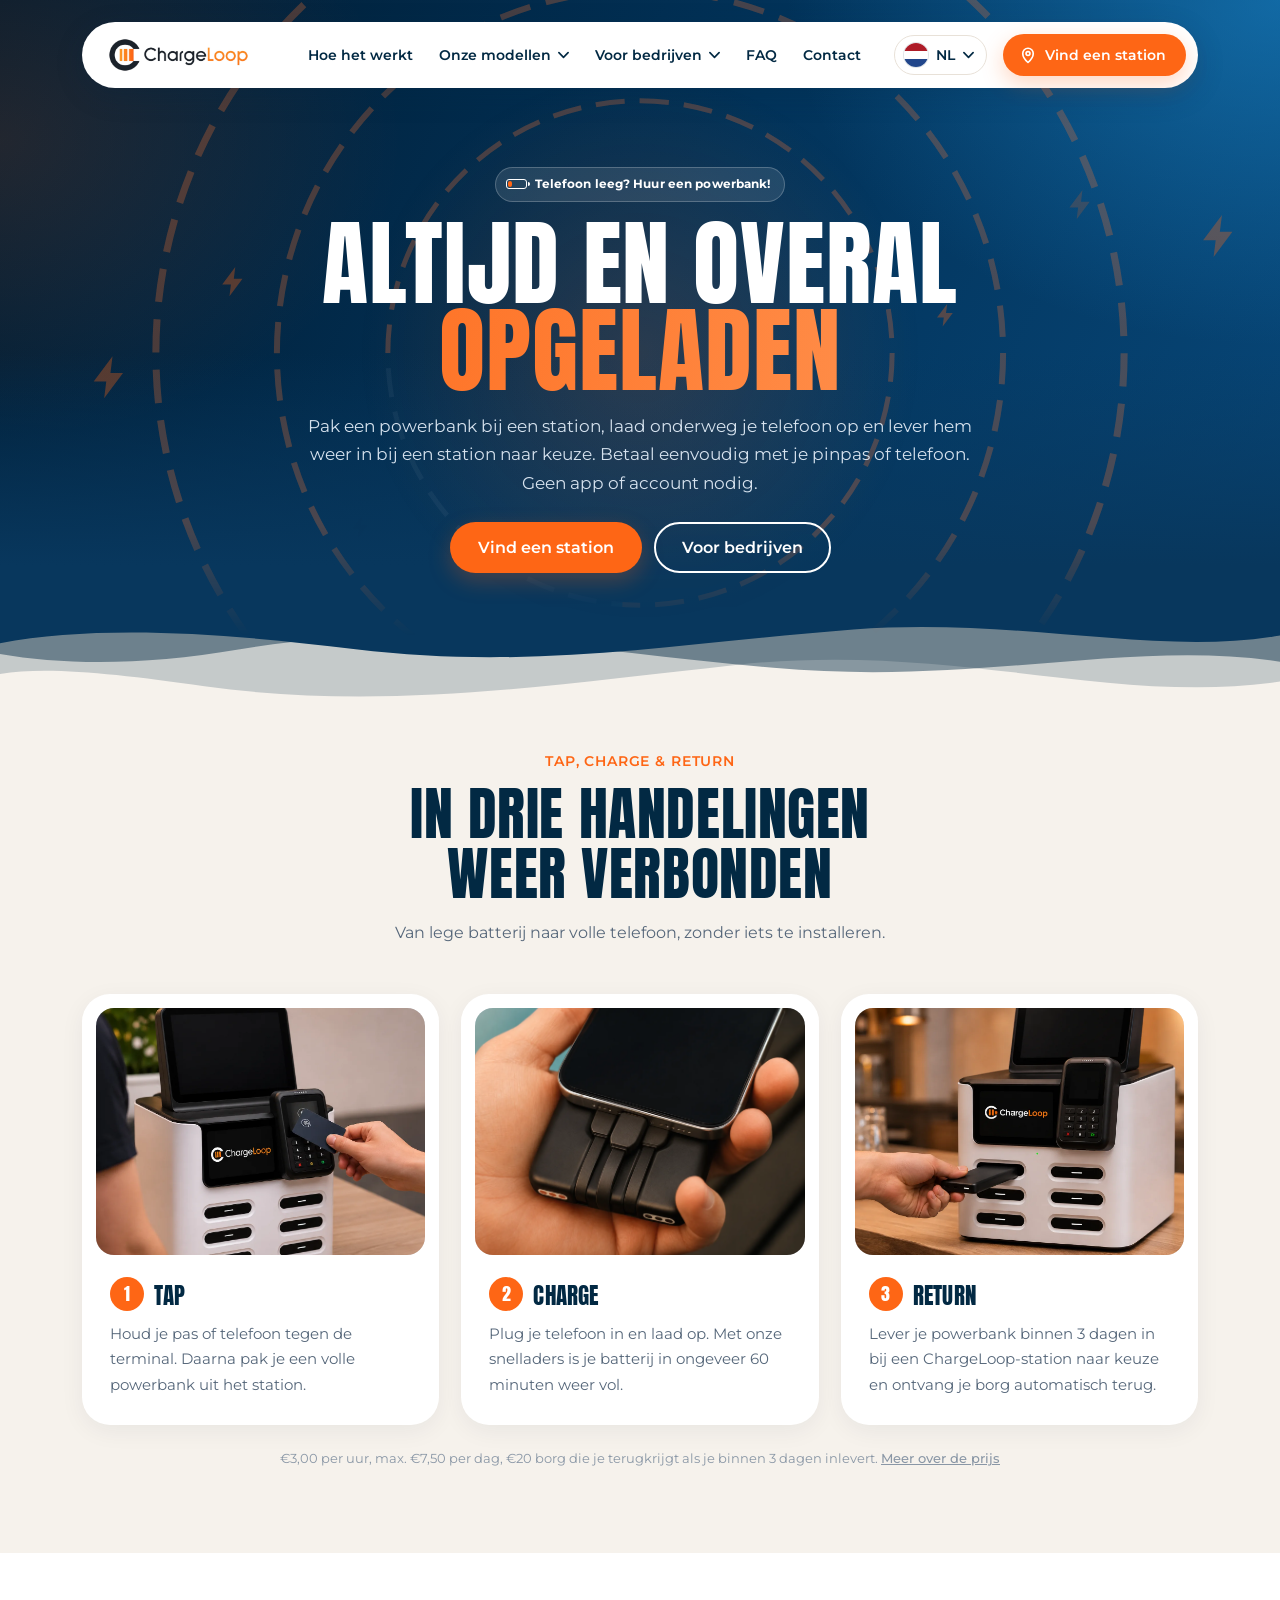
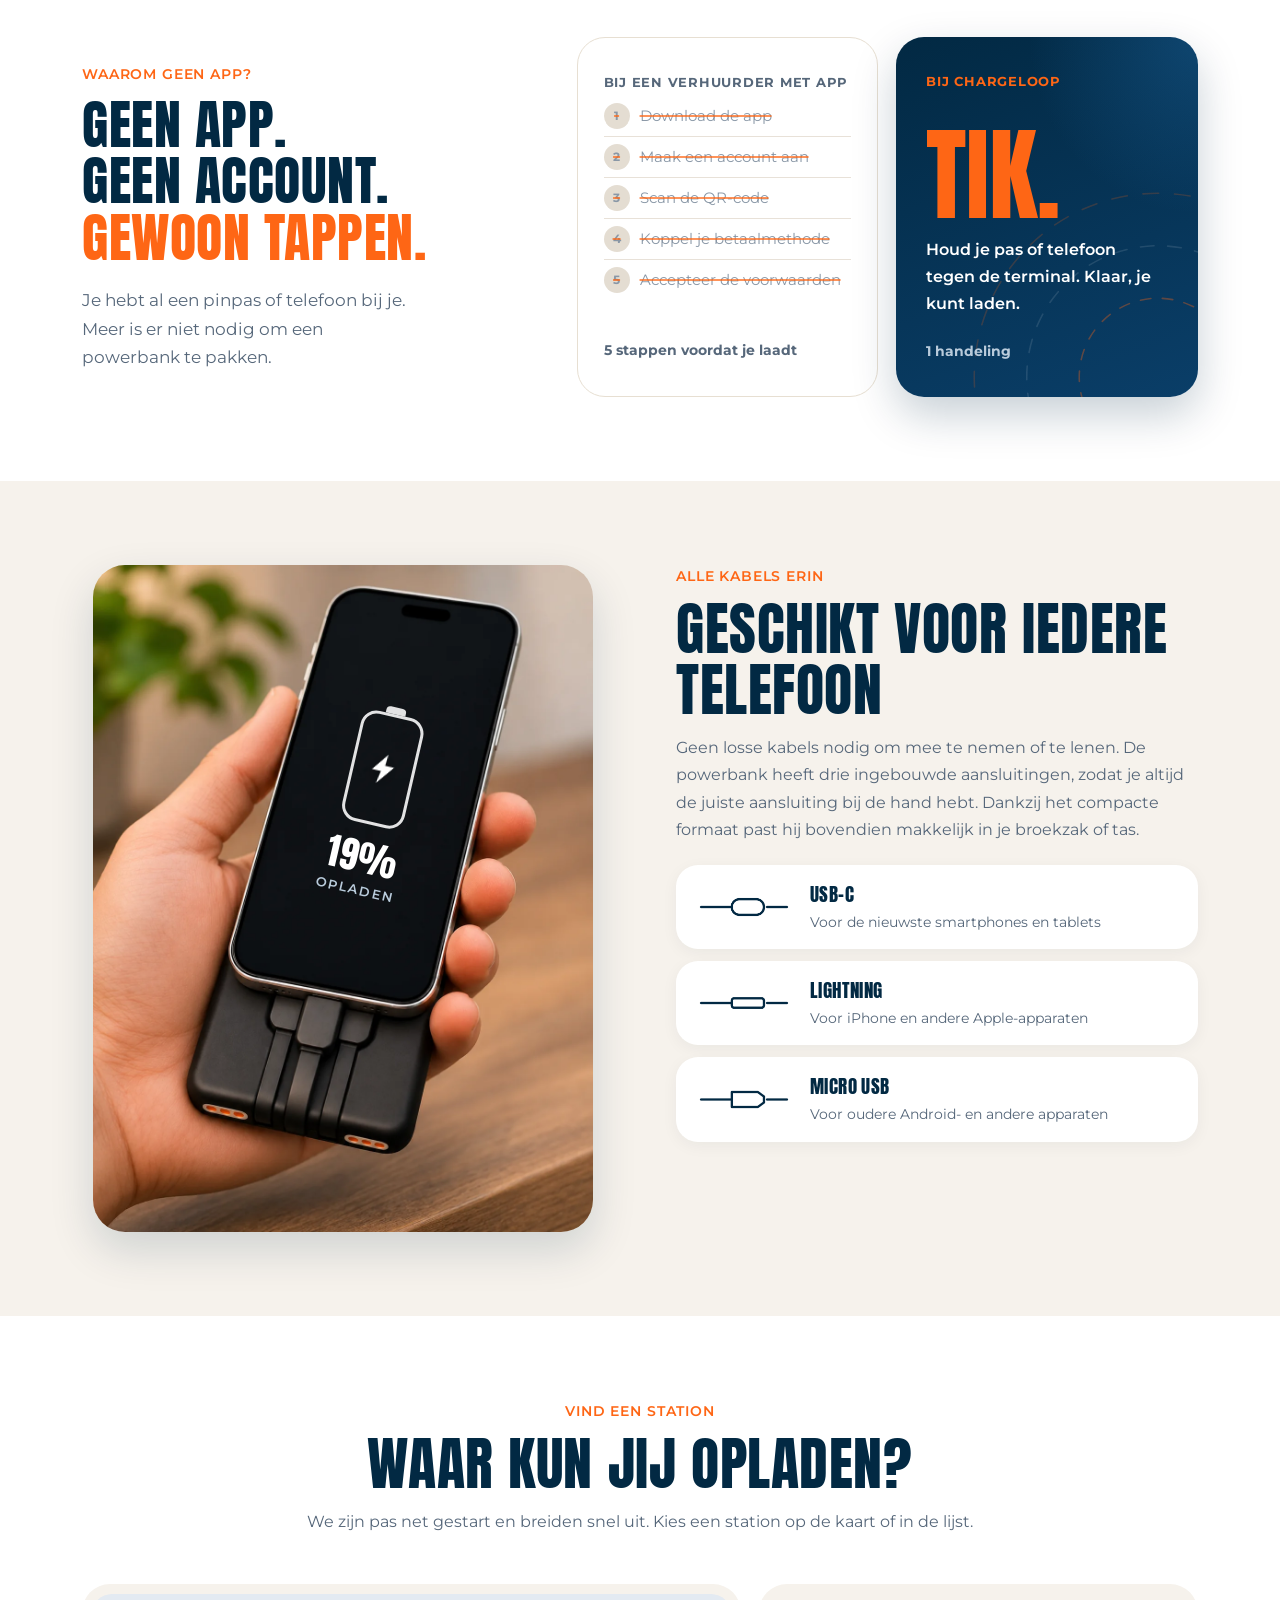
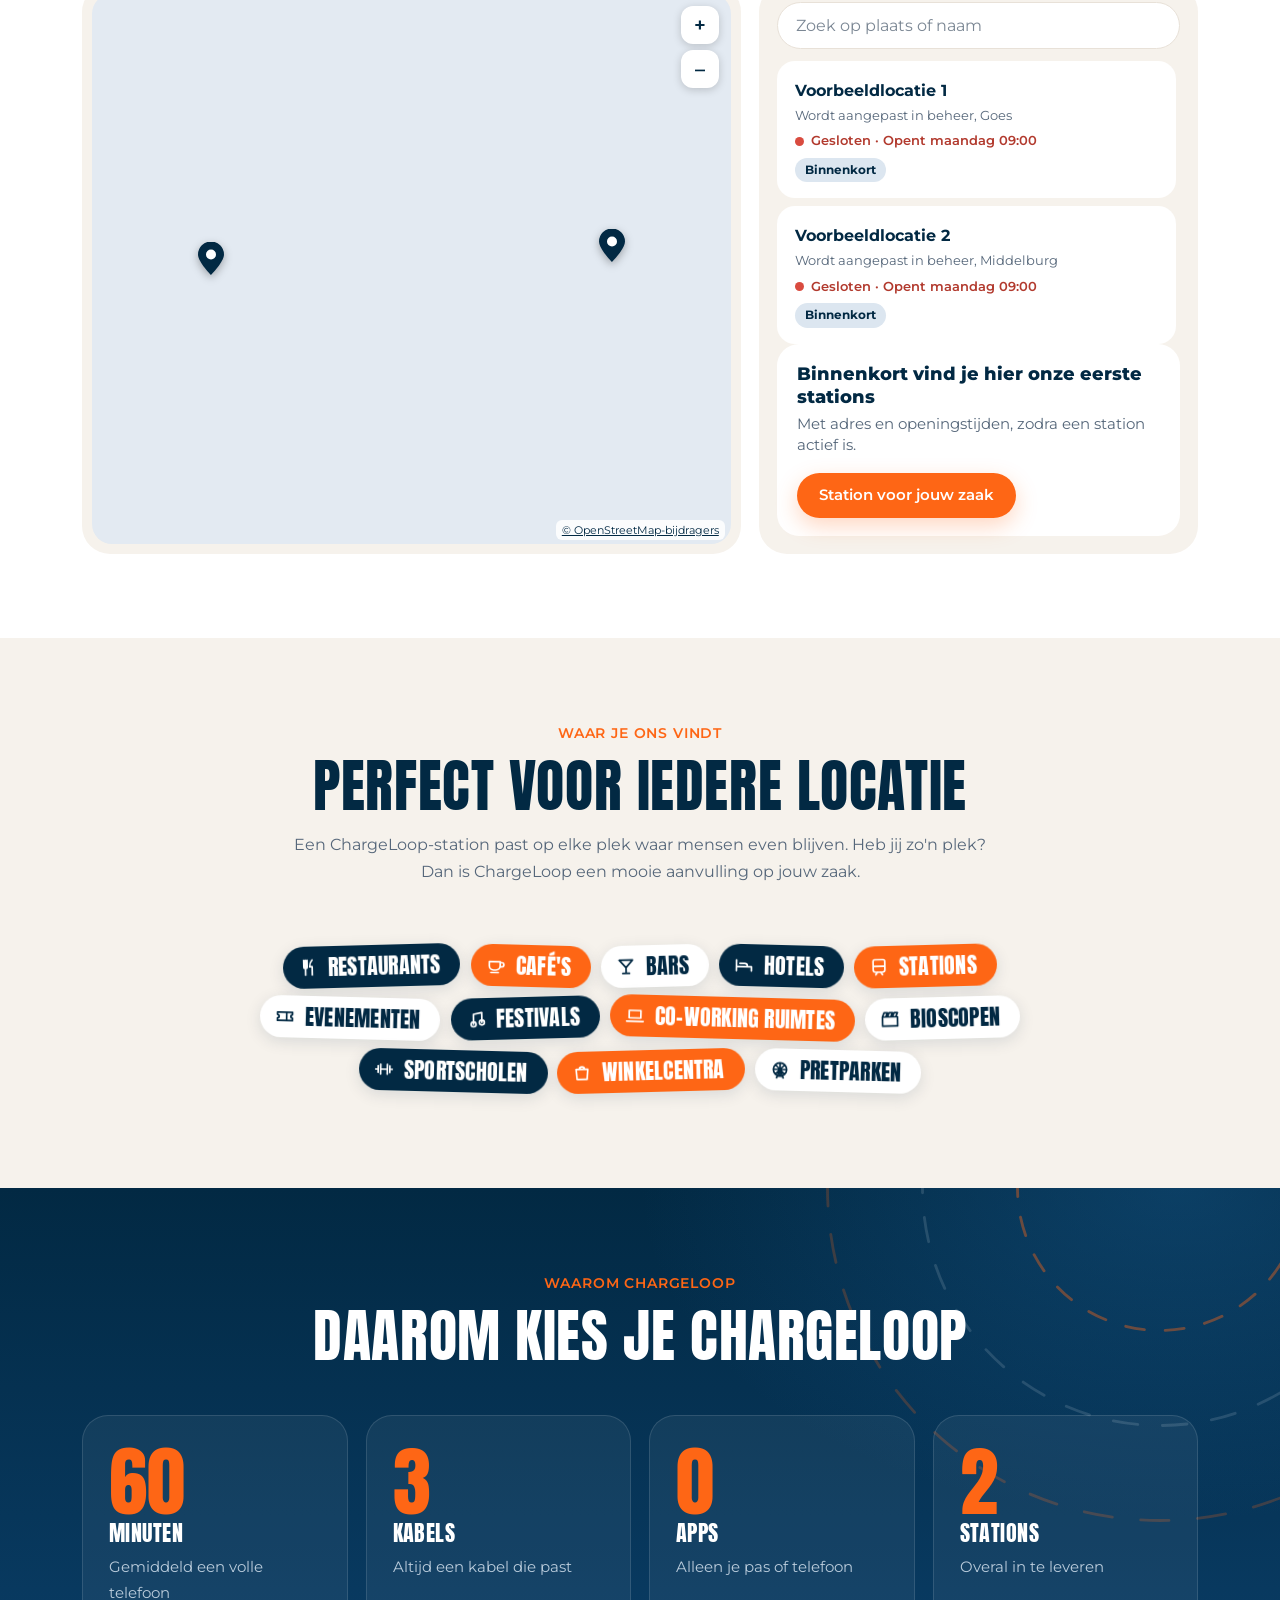
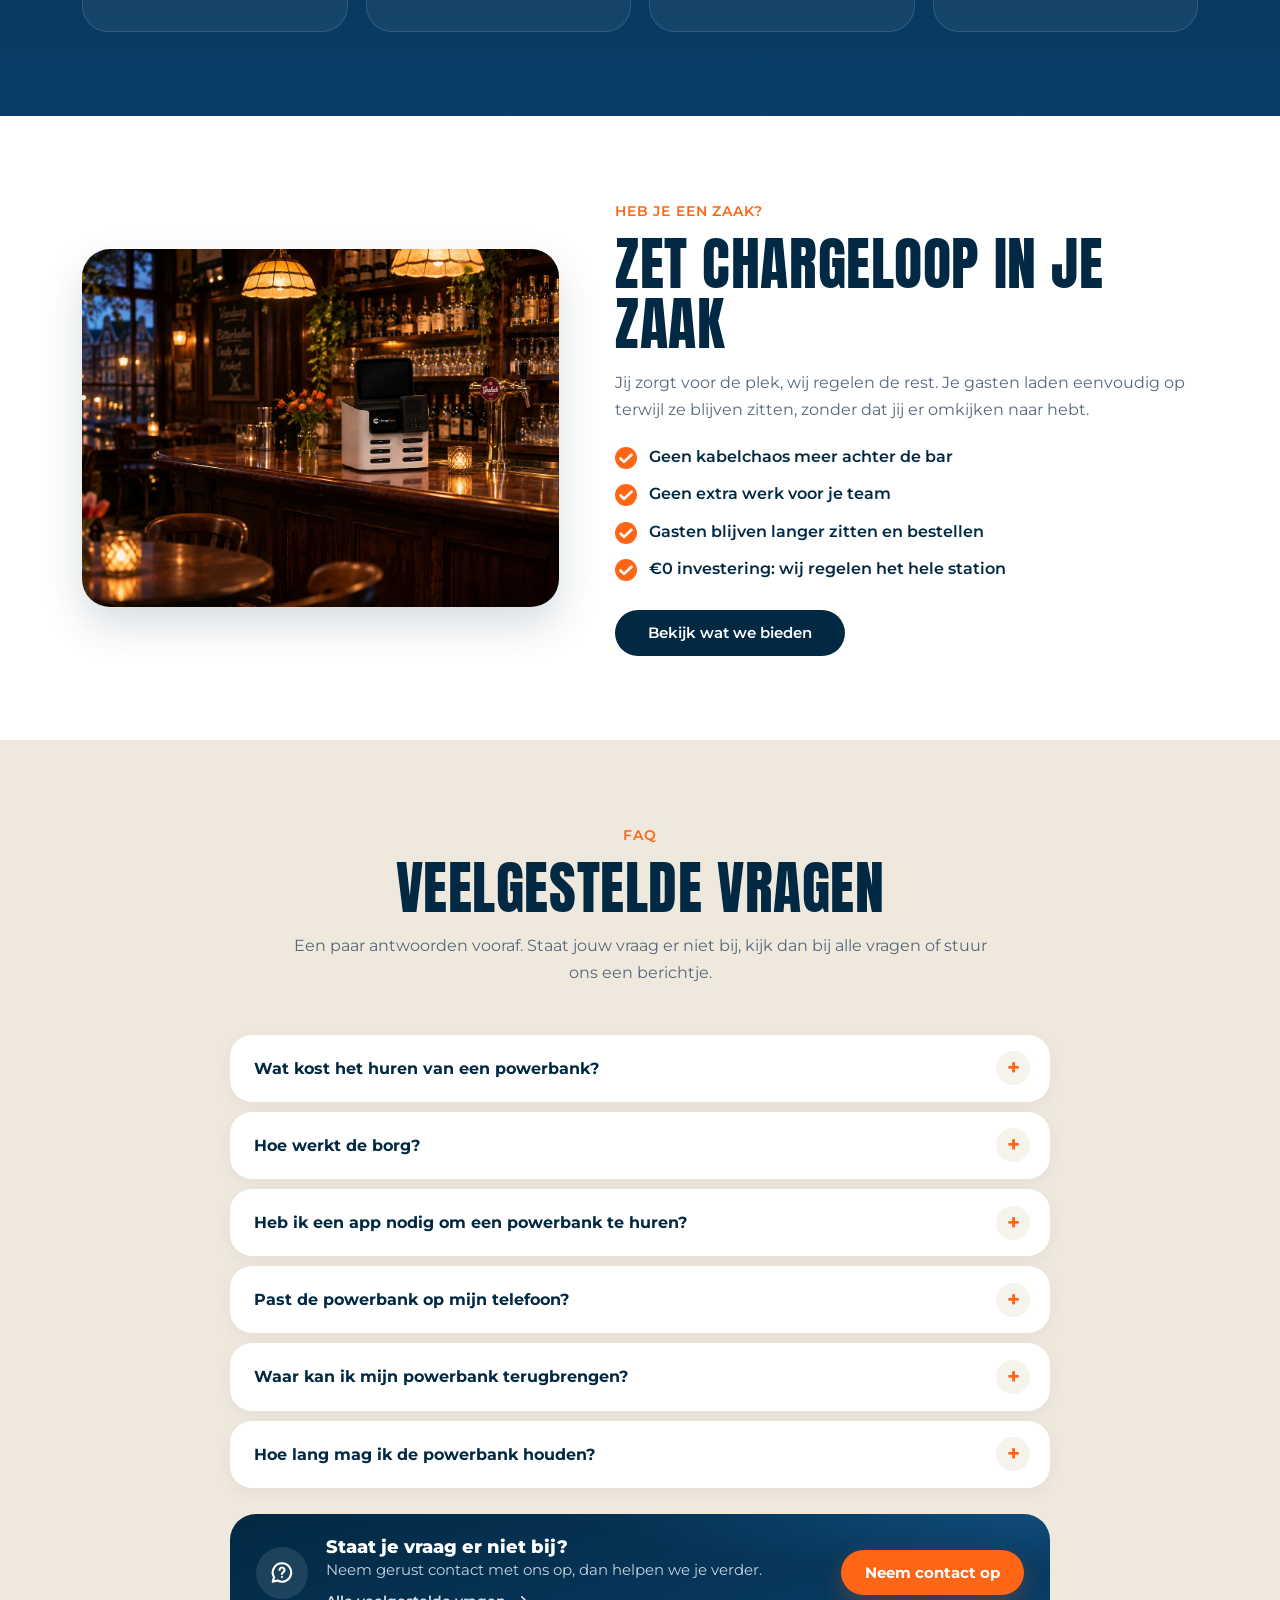
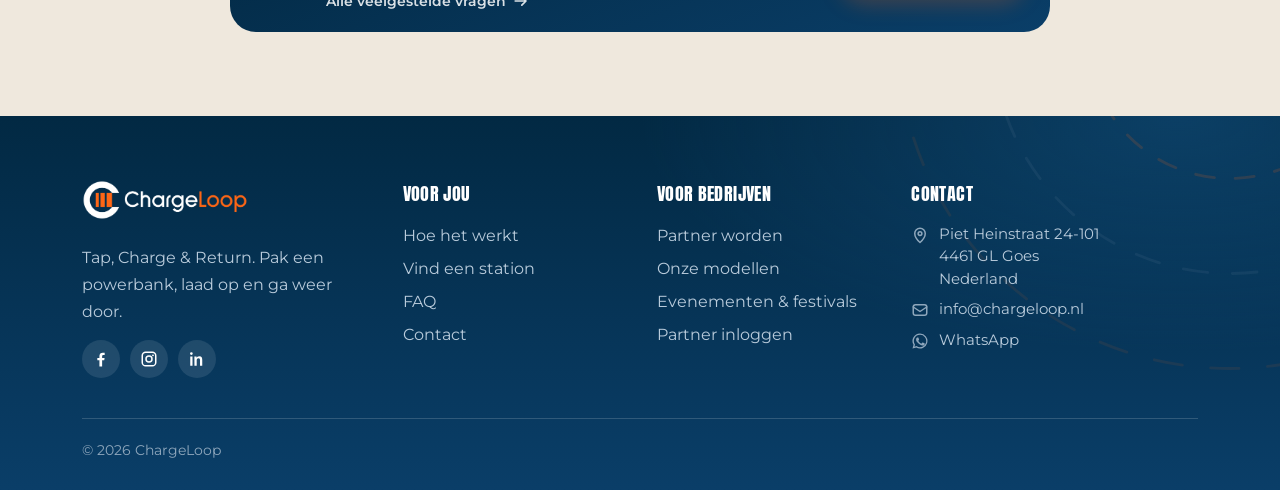
==== commit a44eb39a: "Nieuwe FAQ met categorieën, intro's en Engelse vertaling; knop in Beheer om de standaard-FAQ terug t" ====
--- a/index.html
+++ b/index.html
@@ -1,5 +1,5 @@
 <!doctype html><html lang="nl"><head><meta charset="utf-8"><meta name="viewport" content="width=device-width,initial-scale=1"><title>Powerbank huren zonder app | ChargeLoop</title><meta name="description" content="Telefoon leeg? Huur een powerbank bij een ChargeLoop-station. Tik met je pinpas of telefoon, laad onderweg op en lever hem in bij elk station."><meta property="og:type" content="website"><meta property="og:site_name" content="ChargeLoop"><meta property="og:locale" content="nl_NL"><meta property="og:title" content="Powerbank huren zonder app | ChargeLoop"><meta property="og:description" content="Telefoon leeg? Huur een powerbank bij een ChargeLoop-station. Tik met je pinpas of telefoon, laad onderweg op en lever hem in bij elk station."><meta property="og:image" content="https://chargeloop-pi.vercel.app/og-image.jpg"><meta property="og:image:width" content="1200"><meta property="og:image:height" content="630"><meta name="twitter:card" content="summary_large_image"><link rel="icon" type="image/png" sizes="32x32" href="favicon-32.png?v=1794667950"><link rel="apple-touch-icon" href="apple-touch-icon.png?v=1794667950">
-<link rel="preconnect" href="https://fonts.googleapis.com"><link rel="preconnect" href="https://fonts.gstatic.com" crossorigin><link rel="stylesheet" href="https://fonts.googleapis.com/css2?family=Anton&family=Montserrat:wght@400;500;600;700&display=swap"><link rel="stylesheet" href="style.css?v=1794672091"></head><body data-page="home">
+<link rel="preconnect" href="https://fonts.googleapis.com"><link rel="preconnect" href="https://fonts.gstatic.com" crossorigin><link rel="stylesheet" href="https://fonts.googleapis.com/css2?family=Anton&family=Montserrat:wght@400;500;600;700&display=swap"><link rel="stylesheet" href="style.css?v=1794672586"></head><body data-page="home">
 <div class="top small nohero"><div class="wrap"><header id="hdr"><div class="pill"><a class="lg" href="/" aria-label="ChargeLoop, naar de homepage"><img data-img="logo" src="logo.png" alt="ChargeLoop"></a><button class="burger" aria-label="Menu" aria-expanded="false"><span></span><span></span><span></span></button><nav class="main" id="nav"><a href="/#hoe-het-werkt">Hoe het werkt</a><div class="dd mega"><button class="ddb" type="button" aria-expanded="false" aria-haspopup="true">Onze modellen<svg class="chev" viewBox="0 0 12 8" aria-hidden="true"><path d="M1 1.5l5 5 5-5" fill="none" stroke="currentColor" stroke-width="1.8" stroke-linecap="round" stroke-linejoin="round"></path></svg></button><div class="ddm"><div class="megai"><div class="mg-wrap"><div class="mg-intro"><span class="mg-pill">Modellen</span><h3>Een station voor elke plek</h3><p>Van een compact station op de bar tot een vrijstaande zuil. Wij adviseren je gratis over het beste formaat.</p><div class="mg-act"><a class="mg-lnk" href="voor-bedrijven#stations">Alle modellen vergelijken<svg class="mg-arr" viewBox="0 0 16 12" aria-hidden="true"><path d="M1 6h13M9 1l5 5-5 5" fill="none" stroke="currentColor" stroke-width="2" stroke-linecap="round" stroke-linejoin="round"></path></svg></a></div></div><div class="mg-cards mg-c4"><a class="mg-card hl" href="voor-bedrijven#stations"><span class="mg-tile"><em class="mg-tag">Meest gekozen</em><img class="mg-st s6" src="model-st6.webp?v=1794663857" alt=""></span><span class="mg-row"><b>ChargeLoop 6</b><svg class="mg-arr" viewBox="0 0 16 12" aria-hidden="true"><path d="M1 6h13M9 1l5 5-5 5" fill="none" stroke="currentColor" stroke-width="2" stroke-linecap="round" stroke-linejoin="round"></path></svg></span><small>Ideaal voor kleine horeca, kappers en balies</small></a><a class="mg-card" href="voor-bedrijven#stations"><span class="mg-tile"><img class="mg-st s12" src="model-st12.webp?v=1794663857" alt=""></span><span class="mg-row"><b>ChargeLoop 12</b><svg class="mg-arr" viewBox="0 0 16 12" aria-hidden="true"><path d="M1 6h13M9 1l5 5-5 5" fill="none" stroke="currentColor" stroke-width="2" stroke-linecap="round" stroke-linejoin="round"></path></svg></span><small>Ideaal voor drukkere horeca, winkels en lobby’s</small></a><a class="mg-card" href="voor-bedrijven#stations"><span class="mg-tile"><img class="mg-st s24" src="model-st24.webp?v=1794663857" alt=""></span><span class="mg-row"><b>ChargeLoop 24</b><svg class="mg-arr" viewBox="0 0 16 12" aria-hidden="true"><path d="M1 6h13M9 1l5 5-5 5" fill="none" stroke="currentColor" stroke-width="2" stroke-linecap="round" stroke-linejoin="round"></path></svg></span><small>Ideaal voor hotels, winkels en sportscholen</small></a><a class="mg-card" href="voor-bedrijven#stations"><span class="mg-tile"><img class="mg-st s48" src="model-st48.webp?v=1794663857" alt=""></span><span class="mg-row"><b>ChargeLoop 48</b><svg class="mg-arr" viewBox="0 0 16 12" aria-hidden="true"><path d="M1 6h13M9 1l5 5-5 5" fill="none" stroke="currentColor" stroke-width="2" stroke-linecap="round" stroke-linejoin="round"></path></svg></span><small>Ideaal voor evenementen, beurzen en centra</small></a></div></div></div></div></div><div class="dd"><button class="ddb" type="button" aria-expanded="false" aria-haspopup="true">Voor bedrijven<svg class="chev" viewBox="0 0 12 8" aria-hidden="true"><path d="M1 1.5l5 5 5-5" fill="none" stroke="currentColor" stroke-width="1.8" stroke-linecap="round" stroke-linejoin="round"></path></svg></button><div class="ddm"><div class="ddi"><a href="voor-bedrijven">Partner worden</a><a href="evenementen-en-festivals">Evenementen &amp; festivals</a></div></div></div><a href="faq">FAQ</a><a href="contact">Contact</a><div class="lang"><button class="lb" type="button" aria-haspopup="true" aria-expanded="false" aria-label="Taal"><span class="fl"><svg viewBox="0 0 30 20" aria-hidden="true"><rect width="30" height="6.67" fill="#AE1C28"></rect><rect y="6.67" width="30" height="6.67" fill="#fff"></rect><rect y="13.33" width="30" height="6.67" fill="#21468B"></rect></svg></span><span class="lc">NL</span><svg class="chev" viewBox="0 0 12 8" aria-hidden="true"><path d="M1 1.5l5 5 5-5" fill="none" stroke="currentColor" stroke-width="1.8" stroke-linecap="round" stroke-linejoin="round"></path></svg></button><div class="lm"><div class="ddi"><button type="button" data-l="nl"><span class="fl"><svg viewBox="0 0 30 20" aria-hidden="true"><rect width="30" height="6.67" fill="#AE1C28"></rect><rect y="6.67" width="30" height="6.67" fill="#fff"></rect><rect y="13.33" width="30" height="6.67" fill="#21468B"></rect></svg></span>Nederlands</button><button type="button" data-l="en"><span class="fl"><svg viewBox="0 0 30 20" aria-hidden="true"><rect width="30" height="20" fill="#012169"></rect><path d="M0 0L30 20M30 0L0 20" stroke="#fff" stroke-width="4"></path><path d="M0 0L30 20M30 0L0 20" stroke="#C8102E" stroke-width="1.6"></path><path d="M15 0V20M0 10H30" stroke="#fff" stroke-width="6"></path><path d="M15 0V20M0 10H30" stroke="#C8102E" stroke-width="3.4"></path></svg></span>English</button></div></div></div><a class="btn btn-or find" href="vind-een-station"><svg viewBox="0 0 24 24" fill="none" stroke="currentColor" stroke-width="2.2" stroke-linecap="round" stroke-linejoin="round" aria-hidden="true"><path d="M12 22s7-6.2 7-12a7 7 0 10-14 0c0 5.8 7 12 7 12z"></path><circle cx="12" cy="10" r="2.6"></circle></svg>Vind een station</a></nav></div></header><div class="hero"><p class="hk"><span class="hbat" aria-hidden="true"><u></u></span>Telefoon leeg? Huur een powerbank!</p><h1><span class="l1">Altijd en</span> <span class="l2">overal</span> <em>opgeladen</em></h1><p class="lead">Pak een powerbank bij een station, laad onderweg je telefoon op en lever hem weer in bij een station naar keuze. Betaal eenvoudig met je pinpas of telefoon. Geen app of account nodig.</p><div class="cta"><a class="btn btn-or" href="vind-een-station">Vind een station</a><a class="btn btn-ghost" href="voor-bedrijven">Voor bedrijven</a></div></div></div><div data-wave class="wavebox"><svg viewBox="0 0 1440 150" preserveAspectRatio="none" aria-hidden="true"><path d="M0 0H1440V118C1250 150 1070 66 830 96C610 124 430 156 230 124C130 108 55 98 0 108Z" fill="#022943" fill-opacity=".2"></path><path d="M0 0H1440V92C1270 62 1100 124 870 100C650 78 480 34 270 76C160 98 70 96 0 82Z" fill="#022943" fill-opacity=".45"></path><path d="M0 0H1440V58C1300 86 1150 34 960 50C760 68 600 104 400 76C250 54 110 44 0 68Z" fill="#08375D"></path></svg></div></div><main>
 <section id="hoe-het-werkt"><div class="wrap"><div class="head"><span class="label">Tap, Charge &amp; Return</span><h2>In drie handelingen<br>weer verbonden</h2><p>Van lege batterij naar volle telefoon, zonder iets te installeren.</p></div>
 <div class="steps">
@@ -33,4 +33,4 @@
 </div></div></section>
 <section class="b-navy"><div class="wrap"><div class="head"><span class="label">Waarom ChargeLoop</span><h2>Daarom kies je ChargeLoop</h2></div><div class="nums"><div><b>60</b><span class="u">minuten</span><p>Gemiddeld een volle telefoon</p></div><div><b>3</b><span class="u">kabels</span><p>Altijd een kabel die past</p></div><div><b>0</b><span class="u">apps</span><p>Alleen je pas of telefoon</p></div><div><b data-stcount>2</b><span class="u" data-stlabel>stations</span><p>Overal in te leveren</p></div></div></div></section>
 <section class="b-white" id="voor-bedrijven-teaser"><div class="wrap"><div class="bz2"><div class="bzi"><img class="bzi-ph" data-img="business" src="zaak-cafe.webp" alt="ChargeLoop-station op de bar van een café" loading="lazy"></div><div><span class="label">Heb je een zaak?</span><h2>Zet ChargeLoop in je zaak</h2><p>Jij zorgt voor de plek, wij regelen de rest. Je gasten laden eenvoudig op terwijl ze blijven zitten, zonder dat jij er omkijken naar hebt.</p><ul class="tick"><li>Geen kabelchaos meer achter de bar</li><li>Geen extra werk voor je team</li><li>Gasten blijven langer zitten en bestellen</li><li>€0 investering: wij regelen het hele station</li></ul><div class="btnrow l"><a class="btn btn-navy" href="voor-bedrijven">Bekijk wat we bieden</a></div></div></div></div></section>
-<section id="faq" class="b-sand"><div class="wrap"><div class="head"><span class="label">FAQ</span><h2>Veelgestelde vragen</h2><p>Een paar antwoorden vooraf. Staat jouw vraag er niet bij, kijk dan bij alle vragen of stuur ons een berichtje.</p></div><div class="faq" data-faq-home style="max-width:820px;margin:0 auto"></div><div class="hlp"><span class="hlp-i"><svg viewBox="0 0 24 24" fill="none" stroke="currentColor" stroke-width="2" stroke-linecap="round" stroke-linejoin="round" aria-hidden="true"><path d="M12 3a8.5 8.5 0 1 1-4.2 15.9L3.5 20l1.2-4.1A8.5 8.5 0 0 1 12 3z"/><path d="M9.7 9.2a2.3 2.3 0 1 1 3.5 2c-.7.4-1.2.9-1.2 1.8M12 15.7v.01"/></svg></span><div class="hlp-t"><b>Staat je vraag er niet bij?</b><span>Neem gerust contact met ons op, dan helpen we je verder.</span><a class="hlp-l" href="faq">Alle veelgestelde vragen<svg viewBox="0 0 16 12" fill="none" stroke="currentColor" stroke-width="2" stroke-linecap="round" stroke-linejoin="round" aria-hidden="true"><path d="M1 6h13M9 1l5 5-5 5"/></svg></a></div><a class="hlp-b" href="contact">Neem contact op</a></div></div></section></main><footer id="ftr"></footer><script src="i18n.js"></script><script src="sb-config.js"></script><script src="sb.js"></script><script src="app.js?v=1794663048"></script></body></html>+<section id="faq" class="b-sand"><div class="wrap"><div class="head"><span class="label">FAQ</span><h2>Veelgestelde vragen</h2><p>Een paar antwoorden vooraf. Staat jouw vraag er niet bij, kijk dan bij alle vragen of stuur ons een berichtje.</p></div><div class="faq" data-faq-home style="max-width:820px;margin:0 auto"></div><div class="hlp"><span class="hlp-i"><svg viewBox="0 0 24 24" fill="none" stroke="currentColor" stroke-width="2" stroke-linecap="round" stroke-linejoin="round" aria-hidden="true"><path d="M12 3a8.5 8.5 0 1 1-4.2 15.9L3.5 20l1.2-4.1A8.5 8.5 0 0 1 12 3z"/><path d="M9.7 9.2a2.3 2.3 0 1 1 3.5 2c-.7.4-1.2.9-1.2 1.8M12 15.7v.01"/></svg></span><div class="hlp-t"><b>Staat je vraag er niet bij?</b><span>Neem gerust contact met ons op, dan helpen we je verder.</span><a class="hlp-l" href="faq">Alle veelgestelde vragen<svg viewBox="0 0 16 12" fill="none" stroke="currentColor" stroke-width="2" stroke-linecap="round" stroke-linejoin="round" aria-hidden="true"><path d="M1 6h13M9 1l5 5-5 5"/></svg></a></div><a class="hlp-b" href="contact">Neem contact op</a></div></div></section></main><footer id="ftr"></footer><script src="i18n.js?v=1794672586"></script><script src="sb-config.js"></script><script src="sb.js"></script><script src="app.js?v=1794672586"></script></body></html>
--- a/style.css
+++ b/style.css
@@ -1389,3 +1389,8 @@
 .cta-card .btnrow .btn{flex:0 1 auto;min-width:0;white-space:nowrap}
 @media(max-width:520px){.cta-card{padding:30px 22px}.cta-card .btnrow .btn{padding:13px 22px;font-size:15px}}
 @media(max-width:560px){.cta-card .btnrow,.cta-card .btnrow.l{flex-direction:row;align-items:center;gap:10px}.cta-card .btnrow .btn{width:auto;flex:1 1 auto}.cta-card .btnrow .wai{width:52px;height:52px}}
+/* v115 FAQ-pagina: groepskoppen en intro's */
+.faq h2.fq-grp{font-size:clamp(1.9rem,4vw,2.5rem);margin:46px 0 10px}.faq h2.fq-grp:first-child{margin-top:0}
+.fq-intro{background:var(--navy);color:#fff;border-radius:24px;padding:24px 26px;margin:6px 0 16px}
+.fq-intro b{display:block;font:400 1.35rem/1.15 var(--h);text-transform:uppercase;margin-bottom:8px}
+.fq-intro p{color:#C9D6E2;font-size:15px;line-height:1.6;margin:0}.fq-intro p+p{margin-top:8px}
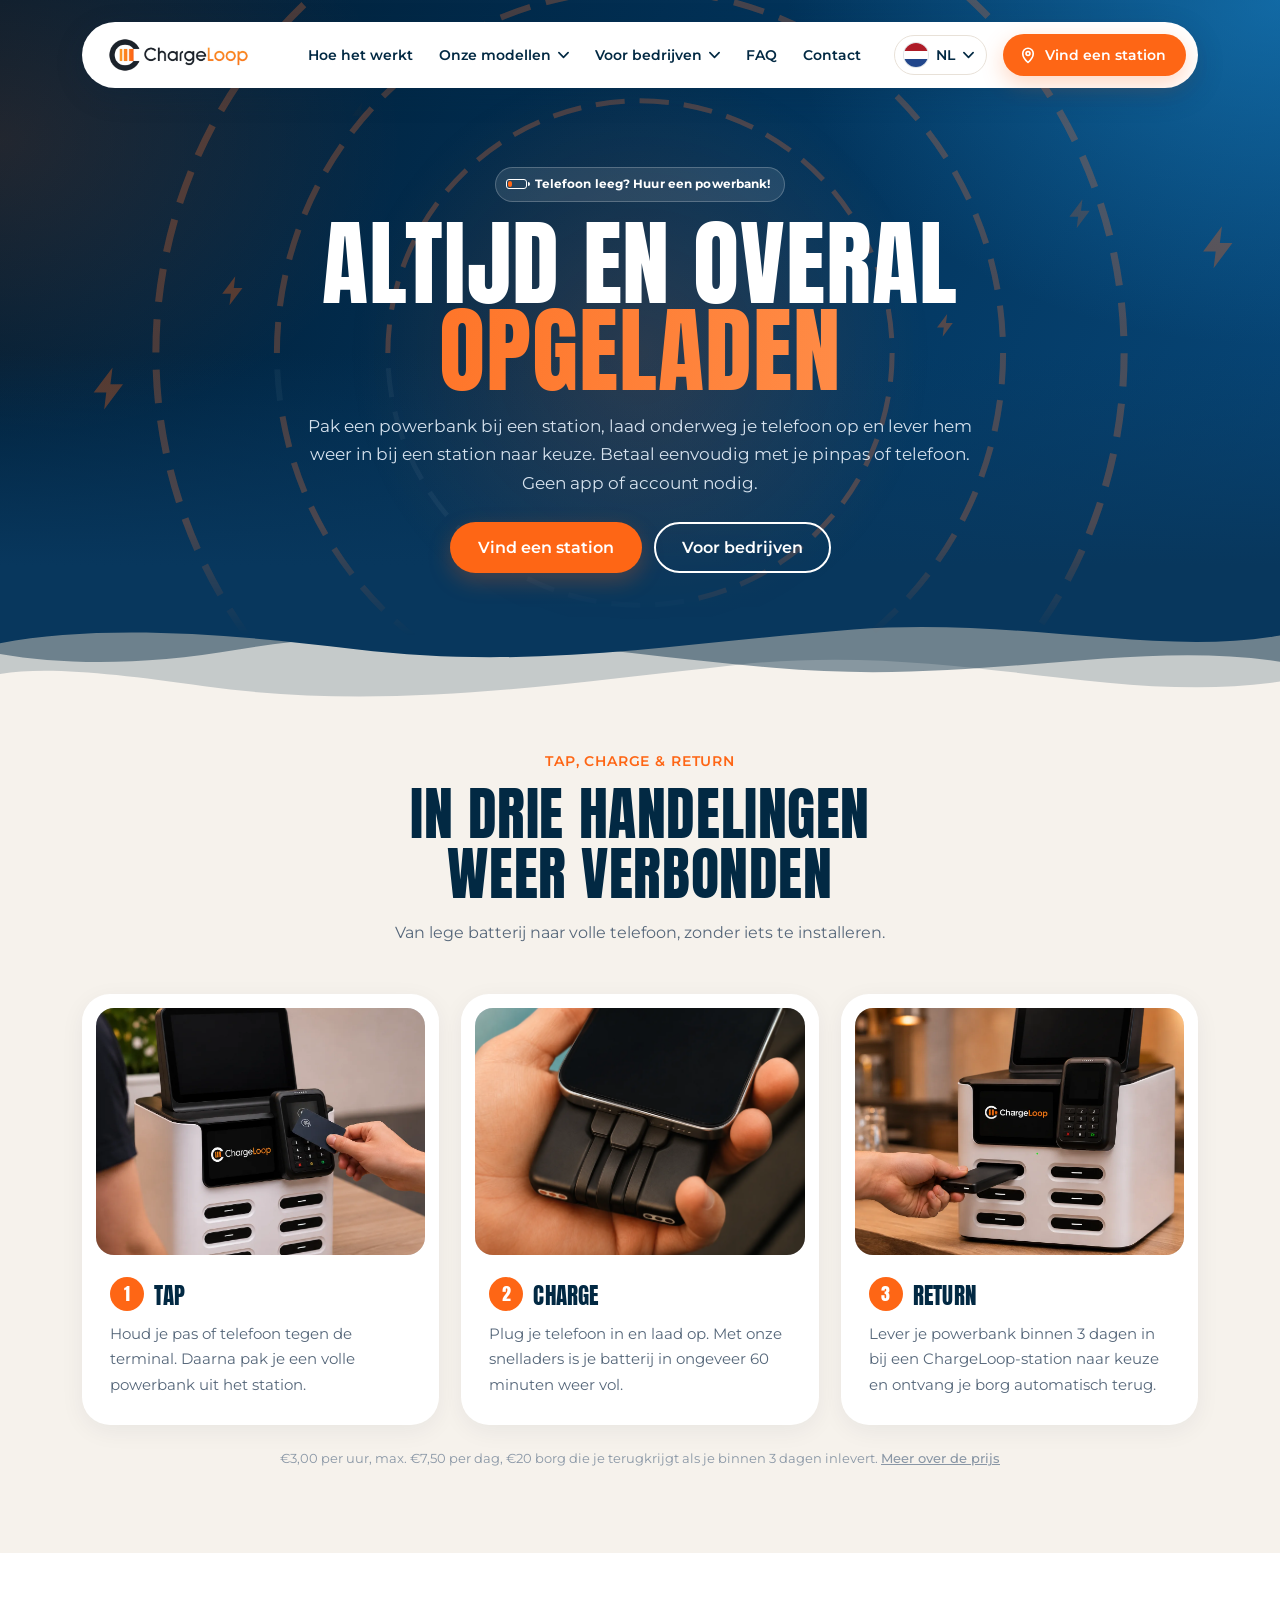
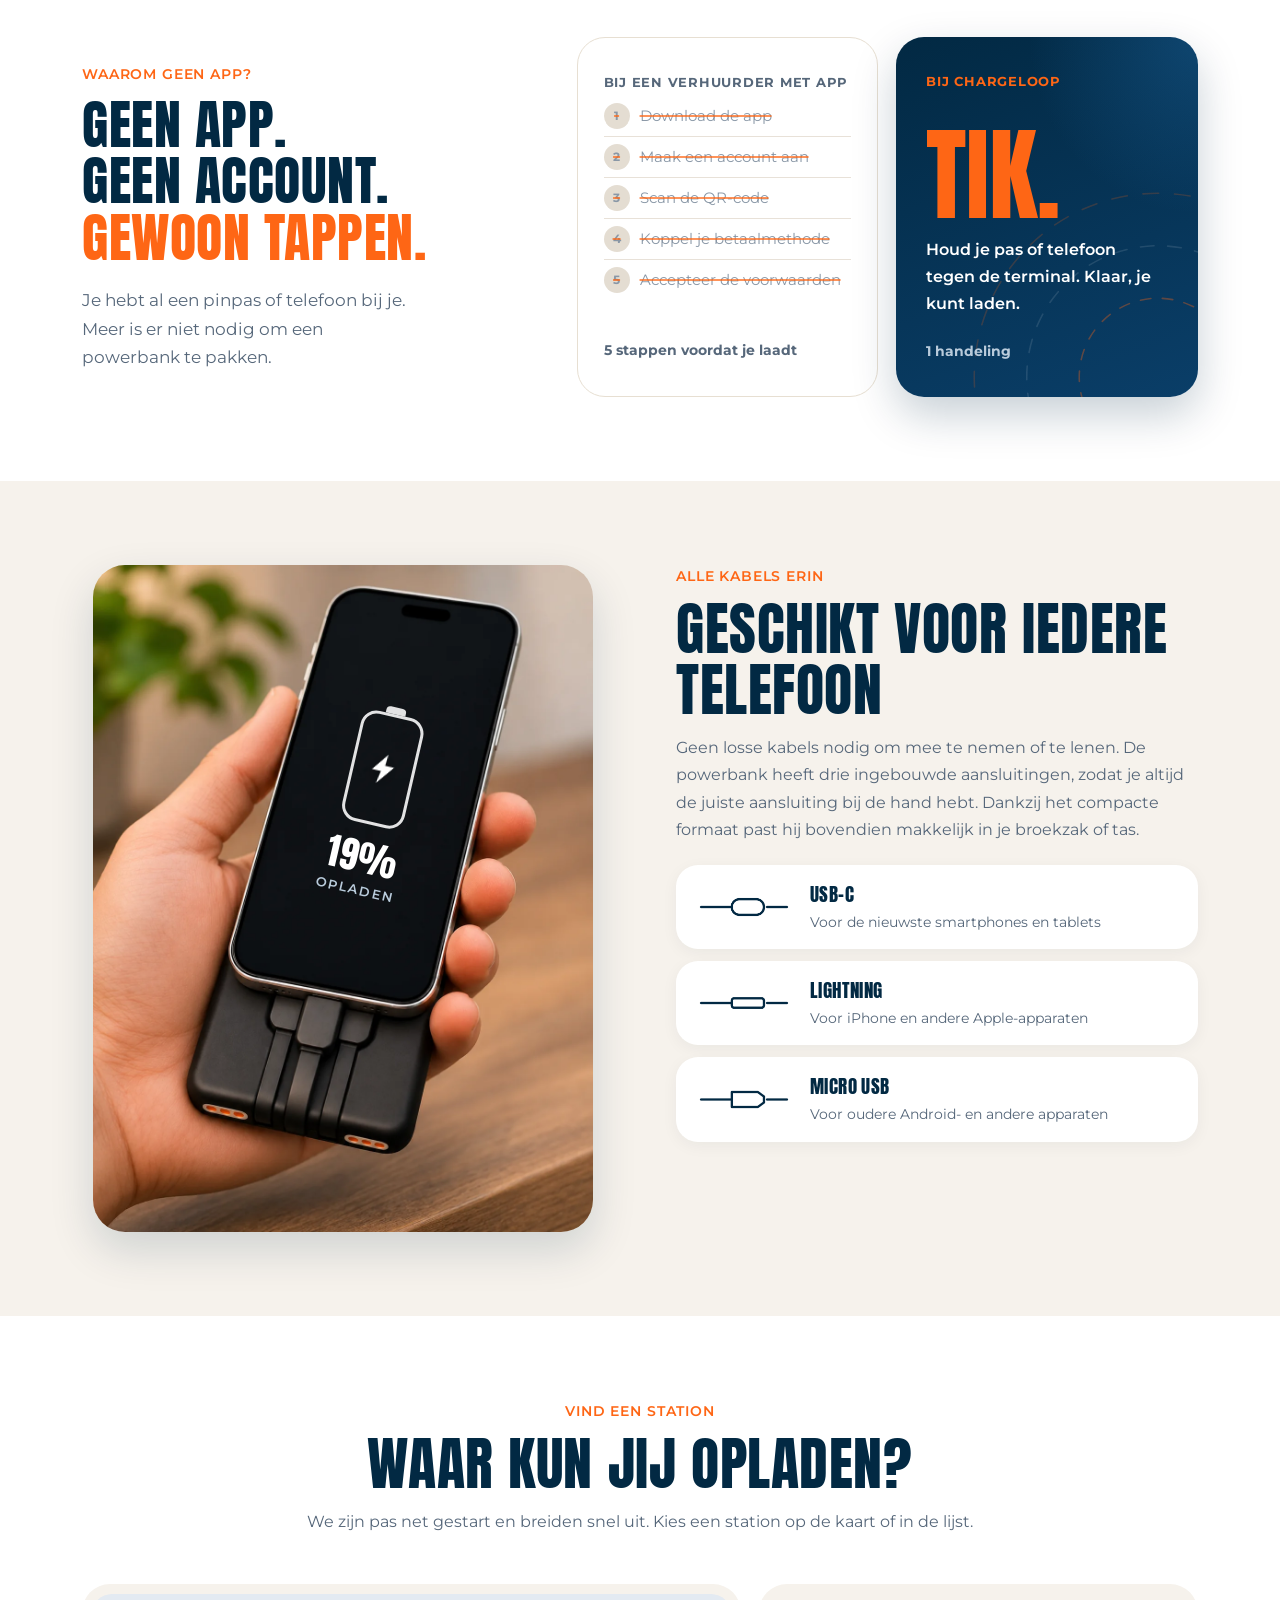
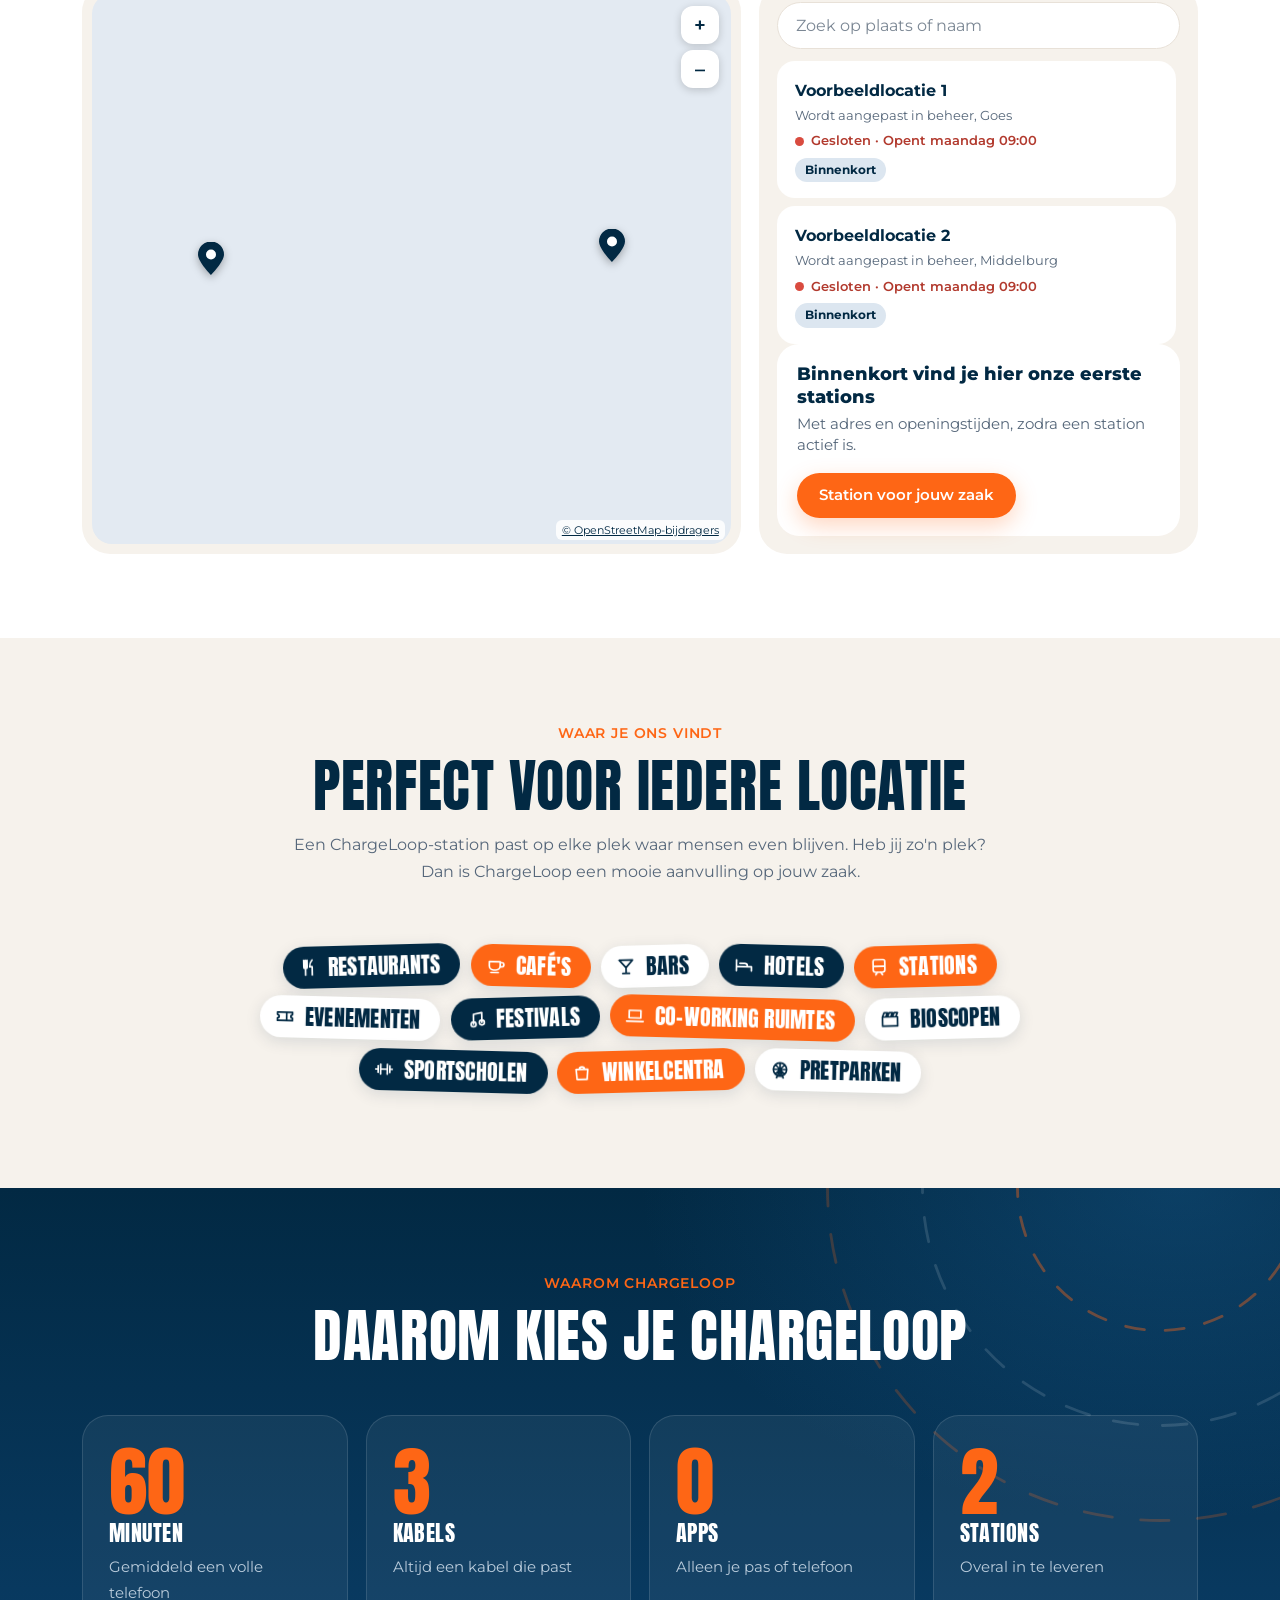
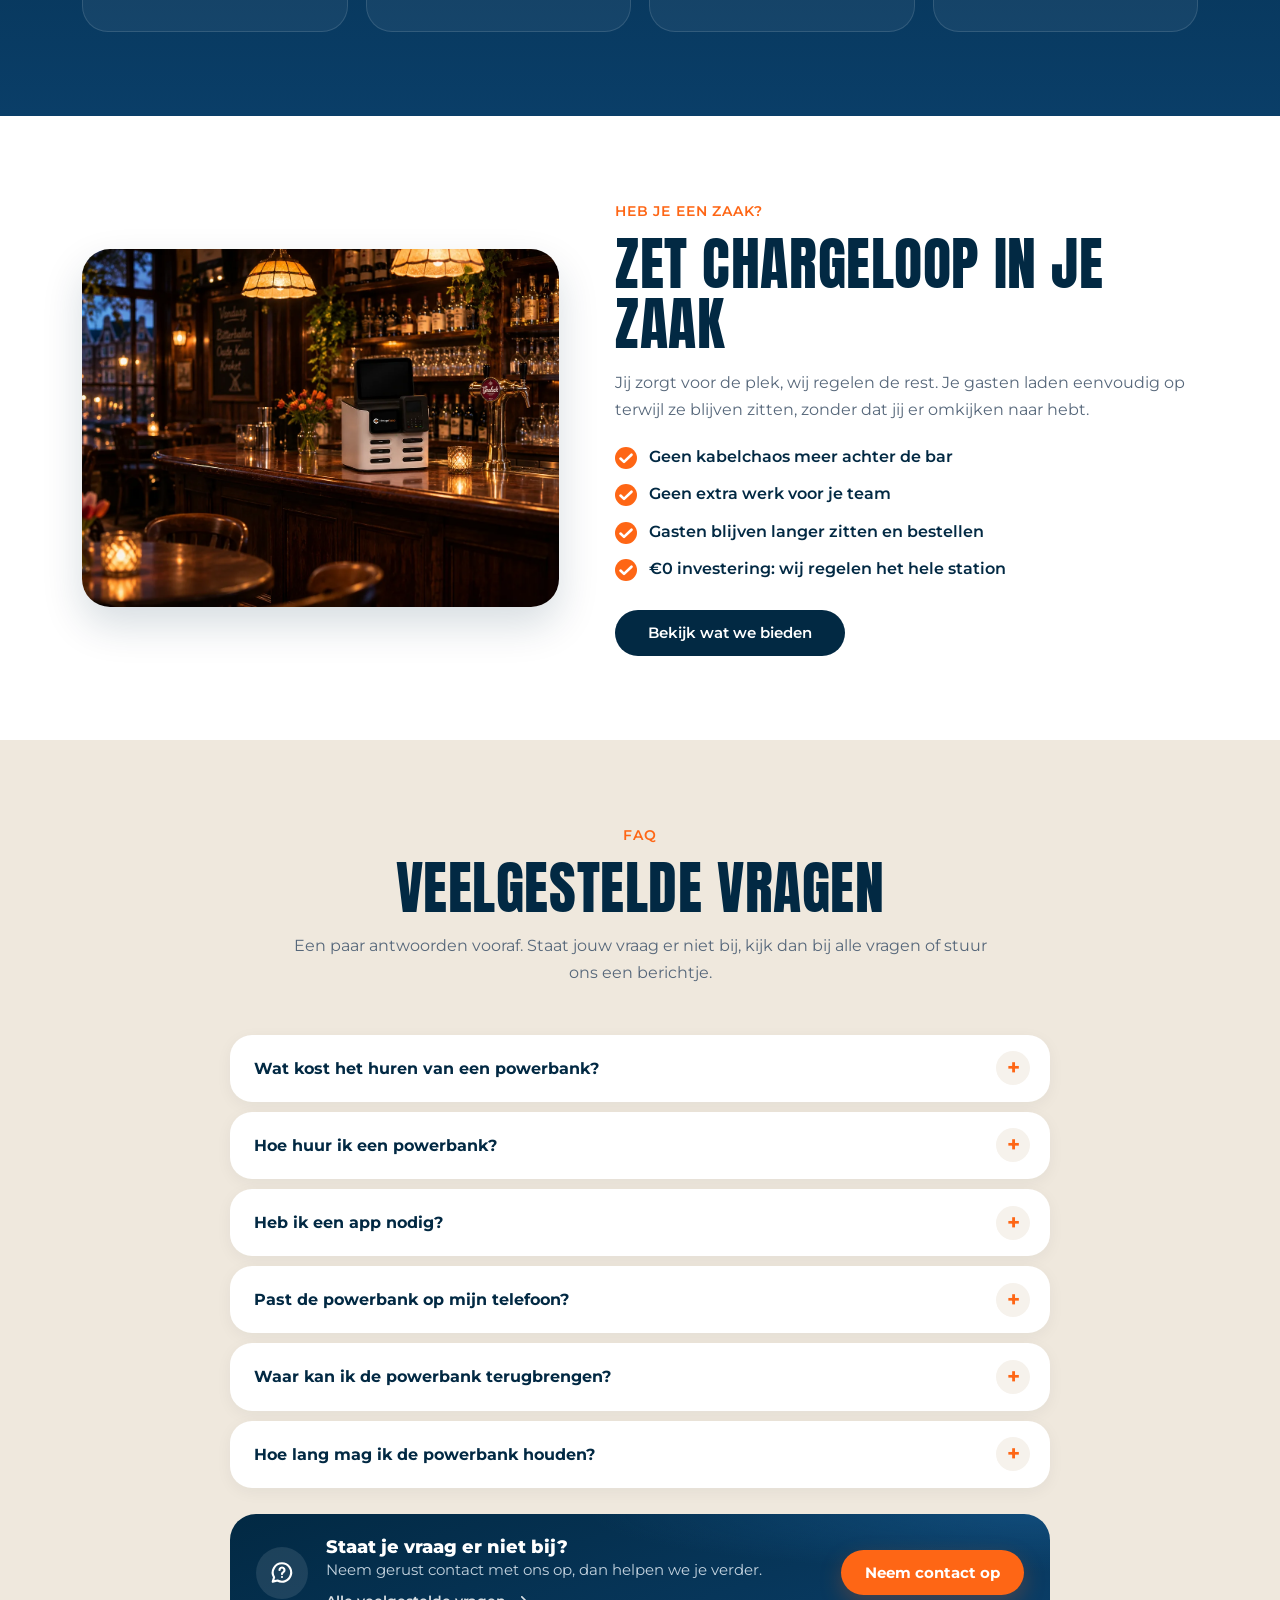
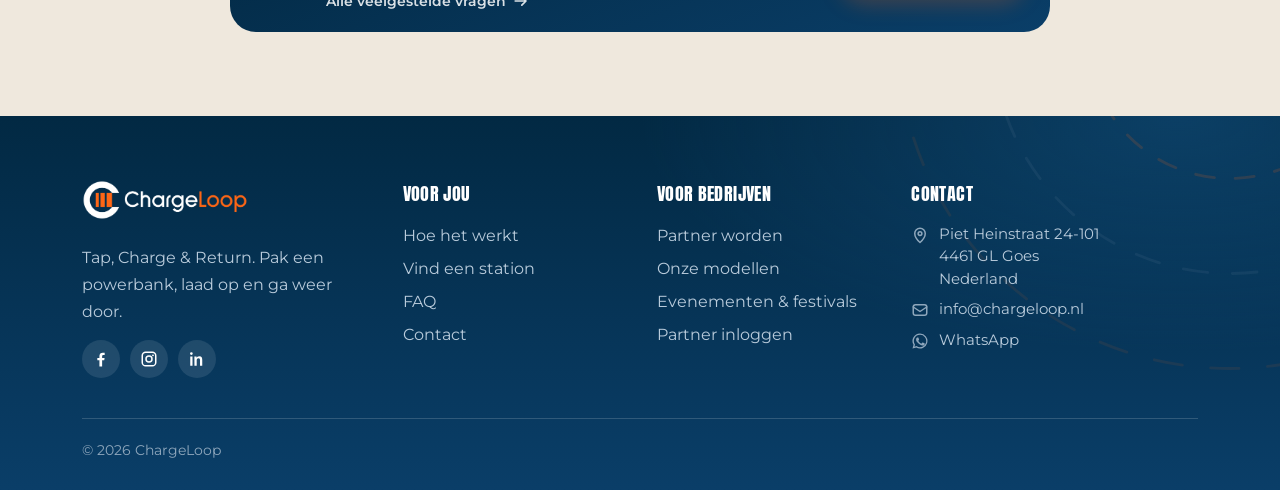
==== commit 59358ab6: "FAQ ingekort naar de nieuwe versie met vier categorieën Co-Authored-By: Claude Opus 5.5 <noreply@ant" ====
--- a/index.html
+++ b/index.html
@@ -33,4 +33,4 @@
 </div></div></section>
 <section class="b-navy"><div class="wrap"><div class="head"><span class="label">Waarom ChargeLoop</span><h2>Daarom kies je ChargeLoop</h2></div><div class="nums"><div><b>60</b><span class="u">minuten</span><p>Gemiddeld een volle telefoon</p></div><div><b>3</b><span class="u">kabels</span><p>Altijd een kabel die past</p></div><div><b>0</b><span class="u">apps</span><p>Alleen je pas of telefoon</p></div><div><b data-stcount>2</b><span class="u" data-stlabel>stations</span><p>Overal in te leveren</p></div></div></div></section>
 <section class="b-white" id="voor-bedrijven-teaser"><div class="wrap"><div class="bz2"><div class="bzi"><img class="bzi-ph" data-img="business" src="zaak-cafe.webp" alt="ChargeLoop-station op de bar van een café" loading="lazy"></div><div><span class="label">Heb je een zaak?</span><h2>Zet ChargeLoop in je zaak</h2><p>Jij zorgt voor de plek, wij regelen de rest. Je gasten laden eenvoudig op terwijl ze blijven zitten, zonder dat jij er omkijken naar hebt.</p><ul class="tick"><li>Geen kabelchaos meer achter de bar</li><li>Geen extra werk voor je team</li><li>Gasten blijven langer zitten en bestellen</li><li>€0 investering: wij regelen het hele station</li></ul><div class="btnrow l"><a class="btn btn-navy" href="voor-bedrijven">Bekijk wat we bieden</a></div></div></div></div></section>
-<section id="faq" class="b-sand"><div class="wrap"><div class="head"><span class="label">FAQ</span><h2>Veelgestelde vragen</h2><p>Een paar antwoorden vooraf. Staat jouw vraag er niet bij, kijk dan bij alle vragen of stuur ons een berichtje.</p></div><div class="faq" data-faq-home style="max-width:820px;margin:0 auto"></div><div class="hlp"><span class="hlp-i"><svg viewBox="0 0 24 24" fill="none" stroke="currentColor" stroke-width="2" stroke-linecap="round" stroke-linejoin="round" aria-hidden="true"><path d="M12 3a8.5 8.5 0 1 1-4.2 15.9L3.5 20l1.2-4.1A8.5 8.5 0 0 1 12 3z"/><path d="M9.7 9.2a2.3 2.3 0 1 1 3.5 2c-.7.4-1.2.9-1.2 1.8M12 15.7v.01"/></svg></span><div class="hlp-t"><b>Staat je vraag er niet bij?</b><span>Neem gerust contact met ons op, dan helpen we je verder.</span><a class="hlp-l" href="faq">Alle veelgestelde vragen<svg viewBox="0 0 16 12" fill="none" stroke="currentColor" stroke-width="2" stroke-linecap="round" stroke-linejoin="round" aria-hidden="true"><path d="M1 6h13M9 1l5 5-5 5"/></svg></a></div><a class="hlp-b" href="contact">Neem contact op</a></div></div></section></main><footer id="ftr"></footer><script src="i18n.js?v=1794672586"></script><script src="sb-config.js"></script><script src="sb.js"></script><script src="app.js?v=1794672586"></script></body></html>+<section id="faq" class="b-sand"><div class="wrap"><div class="head"><span class="label">FAQ</span><h2>Veelgestelde vragen</h2><p>Een paar antwoorden vooraf. Staat jouw vraag er niet bij, kijk dan bij alle vragen of stuur ons een berichtje.</p></div><div class="faq" data-faq-home style="max-width:820px;margin:0 auto"></div><div class="hlp"><span class="hlp-i"><svg viewBox="0 0 24 24" fill="none" stroke="currentColor" stroke-width="2" stroke-linecap="round" stroke-linejoin="round" aria-hidden="true"><path d="M12 3a8.5 8.5 0 1 1-4.2 15.9L3.5 20l1.2-4.1A8.5 8.5 0 0 1 12 3z"/><path d="M9.7 9.2a2.3 2.3 0 1 1 3.5 2c-.7.4-1.2.9-1.2 1.8M12 15.7v.01"/></svg></span><div class="hlp-t"><b>Staat je vraag er niet bij?</b><span>Neem gerust contact met ons op, dan helpen we je verder.</span><a class="hlp-l" href="faq">Alle veelgestelde vragen<svg viewBox="0 0 16 12" fill="none" stroke="currentColor" stroke-width="2" stroke-linecap="round" stroke-linejoin="round" aria-hidden="true"><path d="M1 6h13M9 1l5 5-5 5"/></svg></a></div><a class="hlp-b" href="contact">Neem contact op</a></div></div></section></main><footer id="ftr"></footer><script src="i18n.js?v=1794672870"></script><script src="sb-config.js"></script><script src="sb.js"></script><script src="app.js?v=1794672870"></script></body></html>
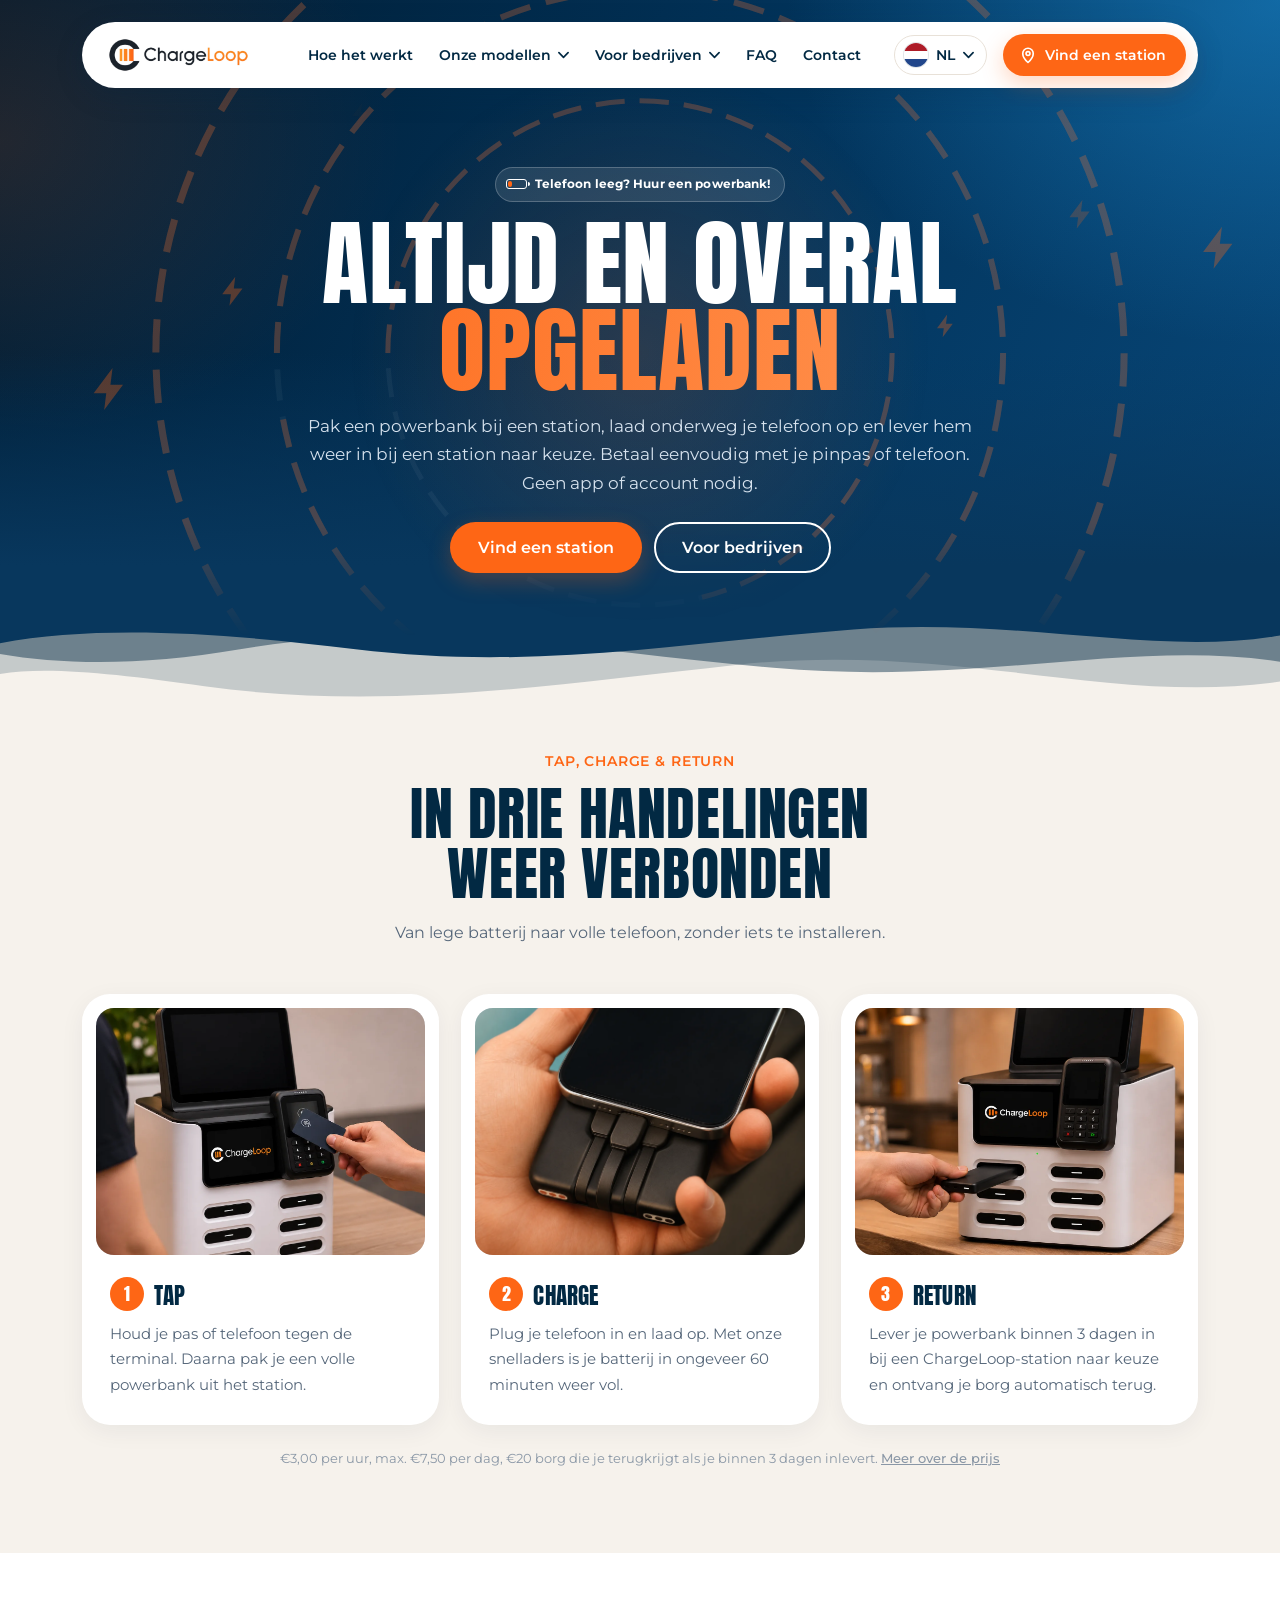
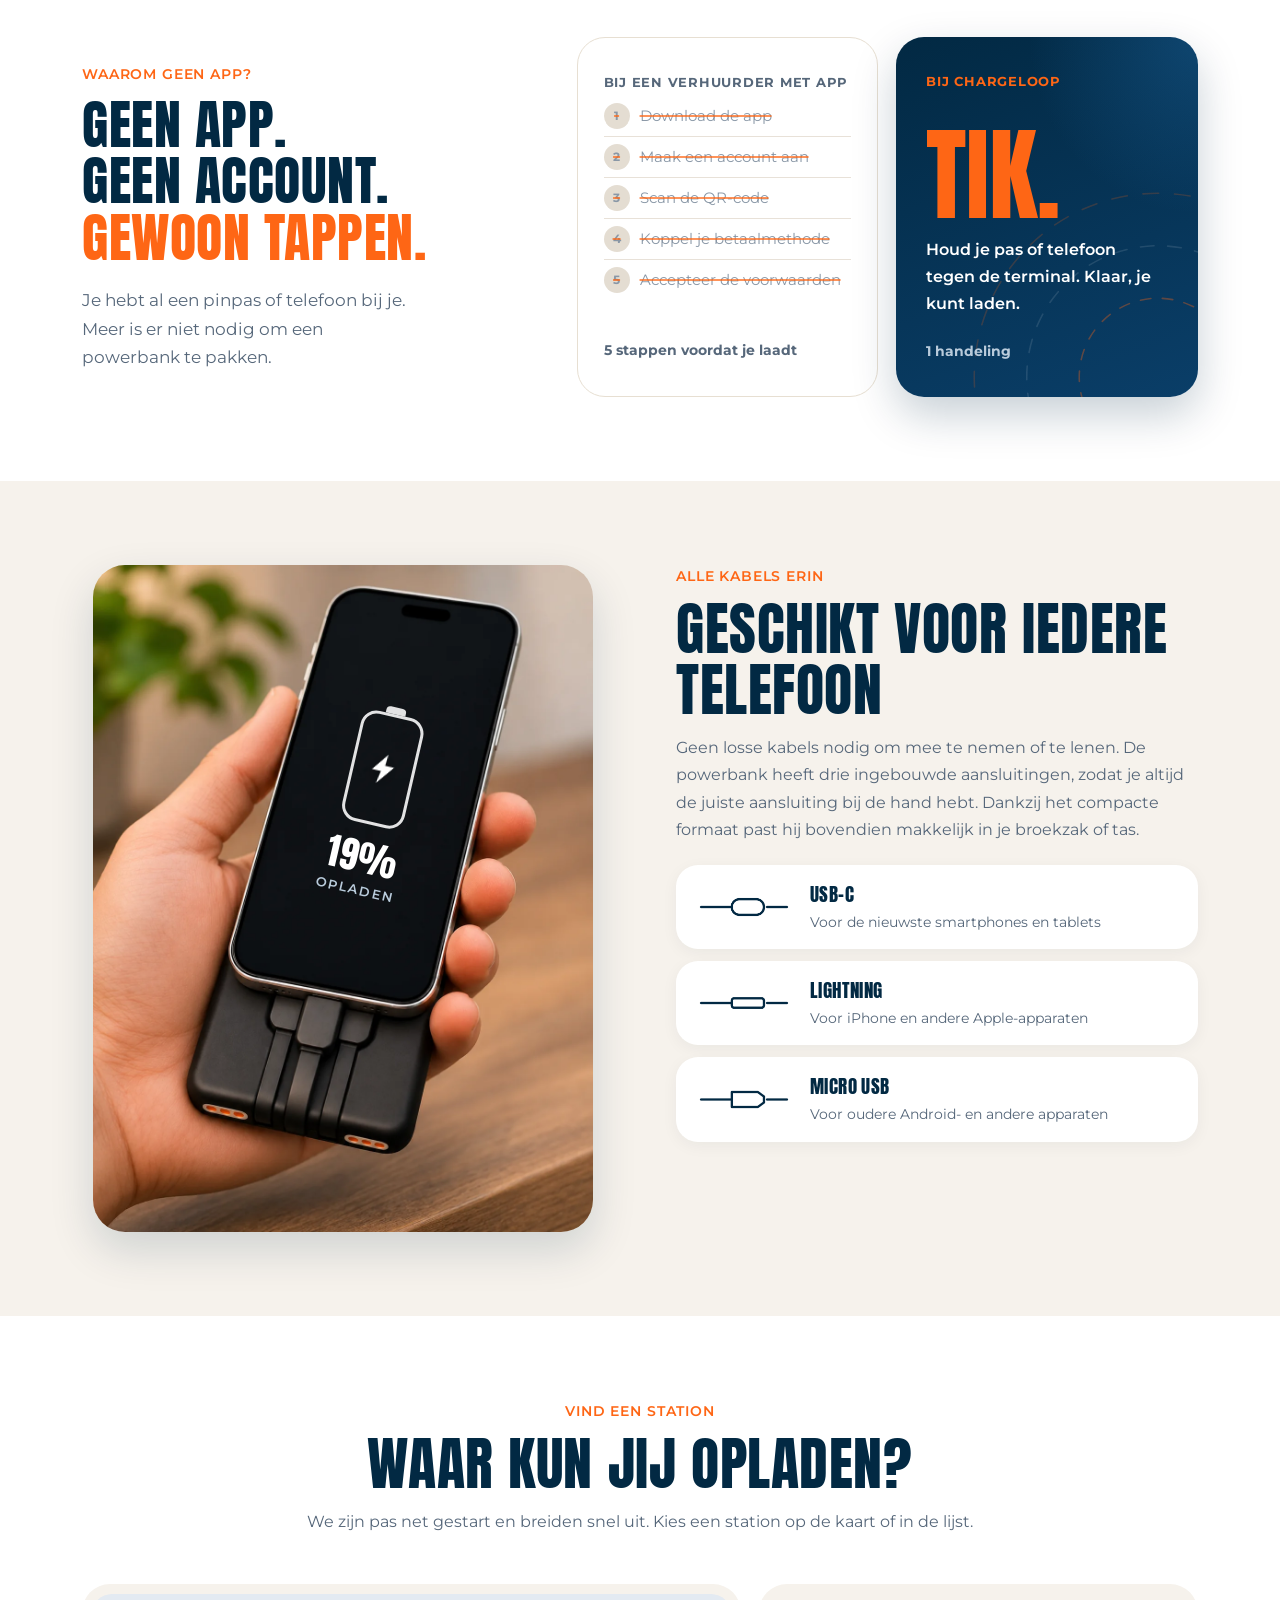
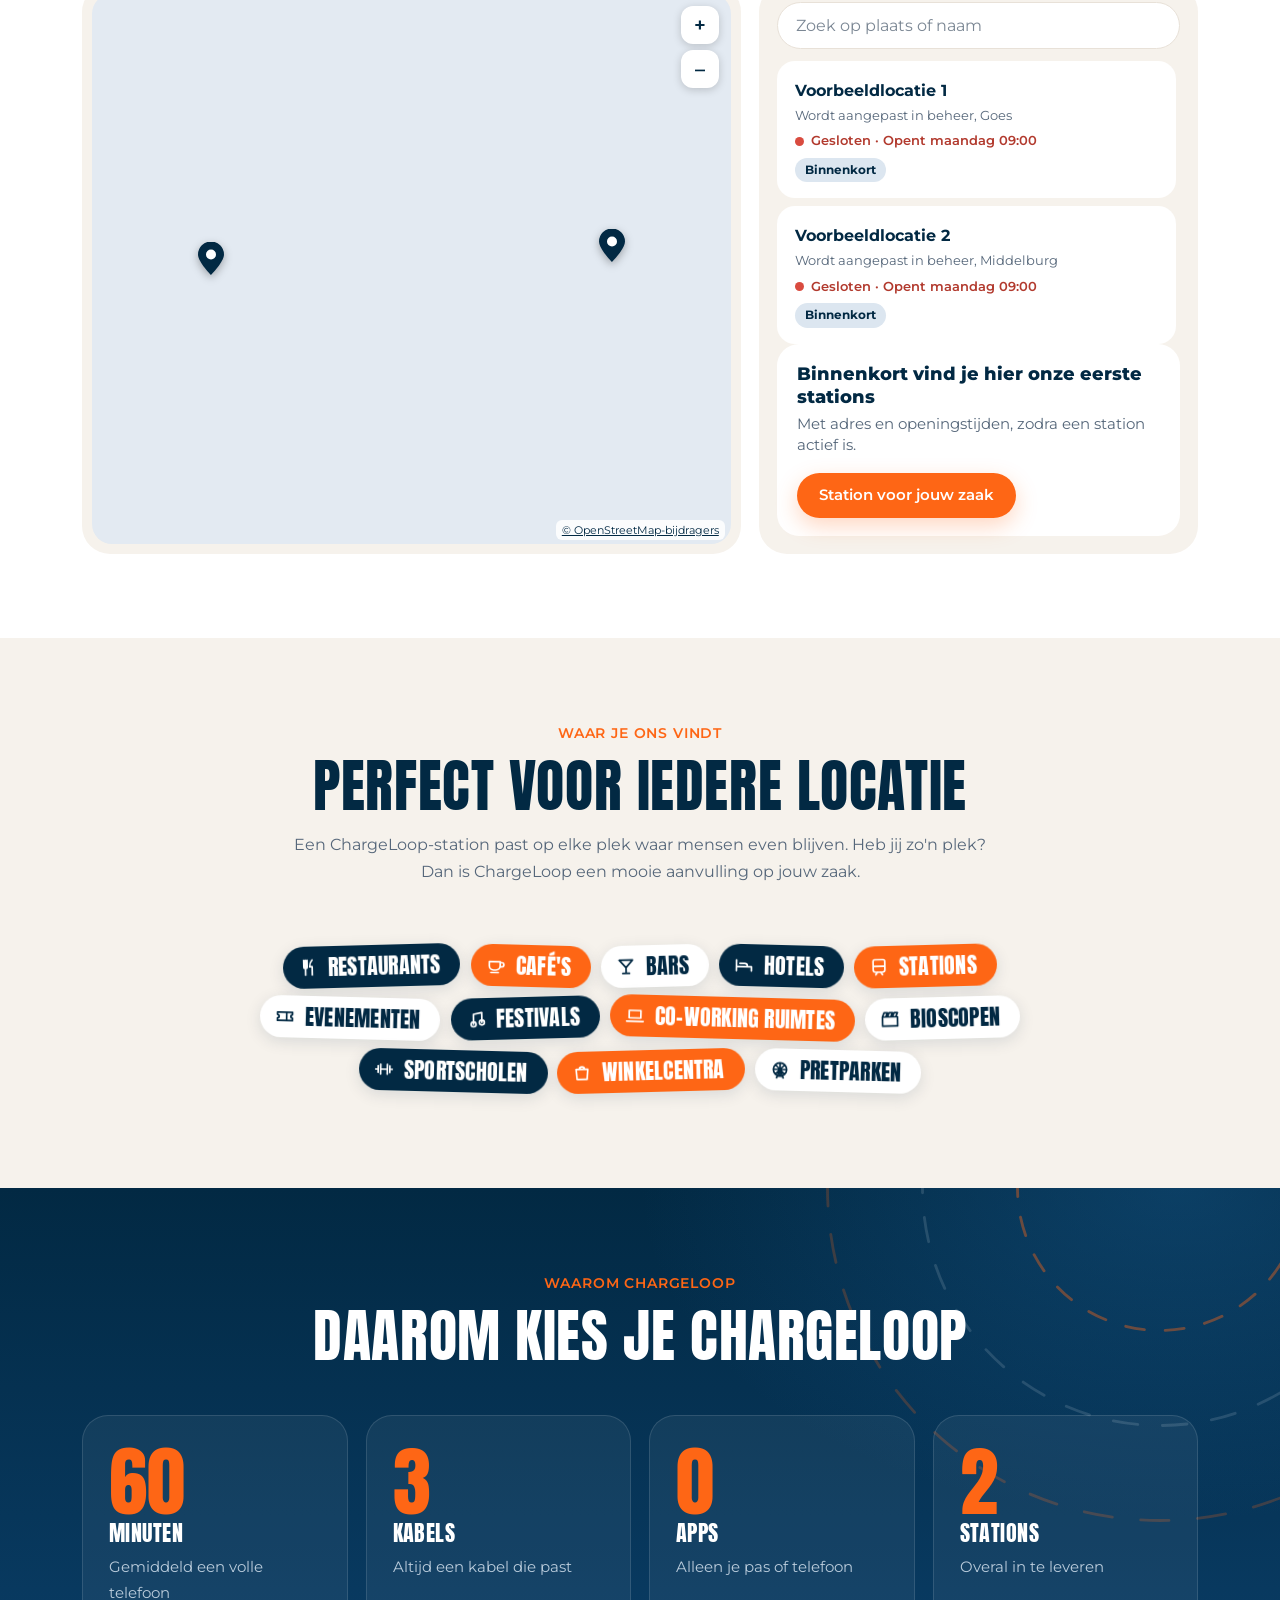
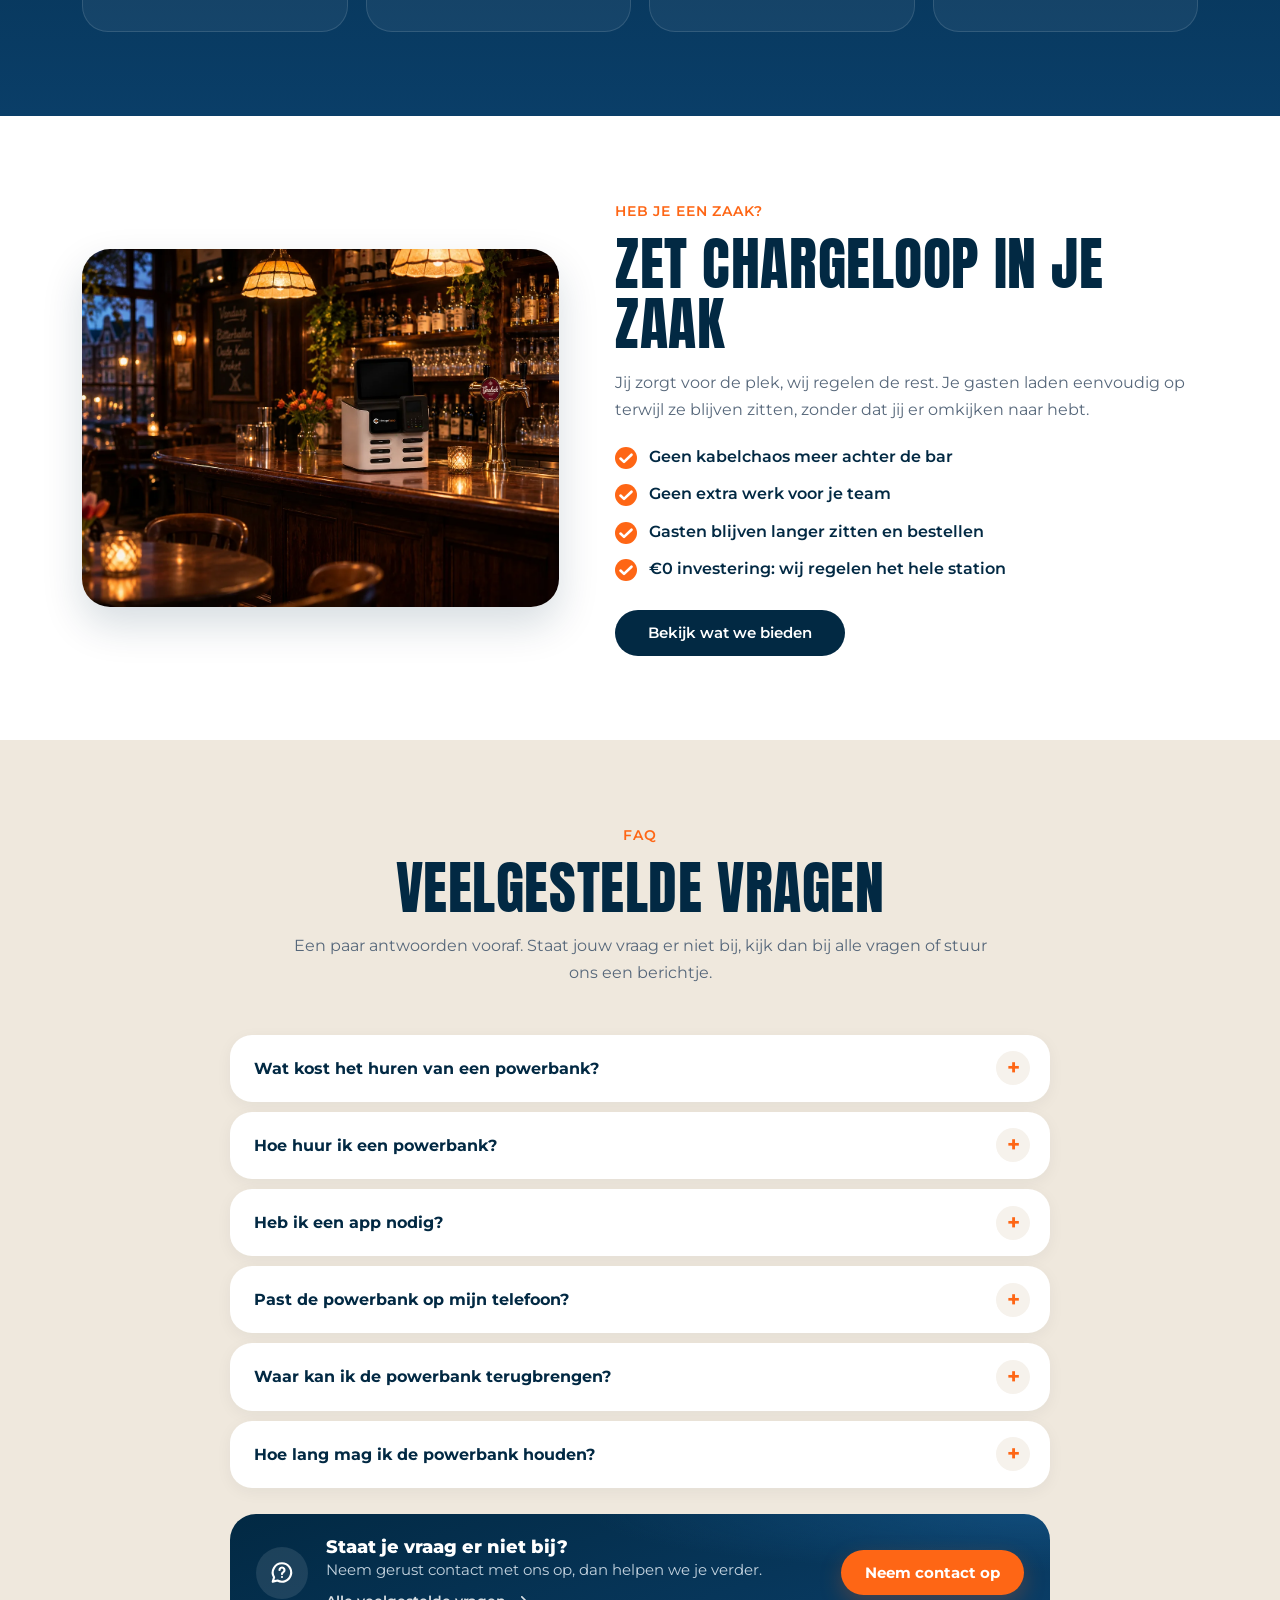
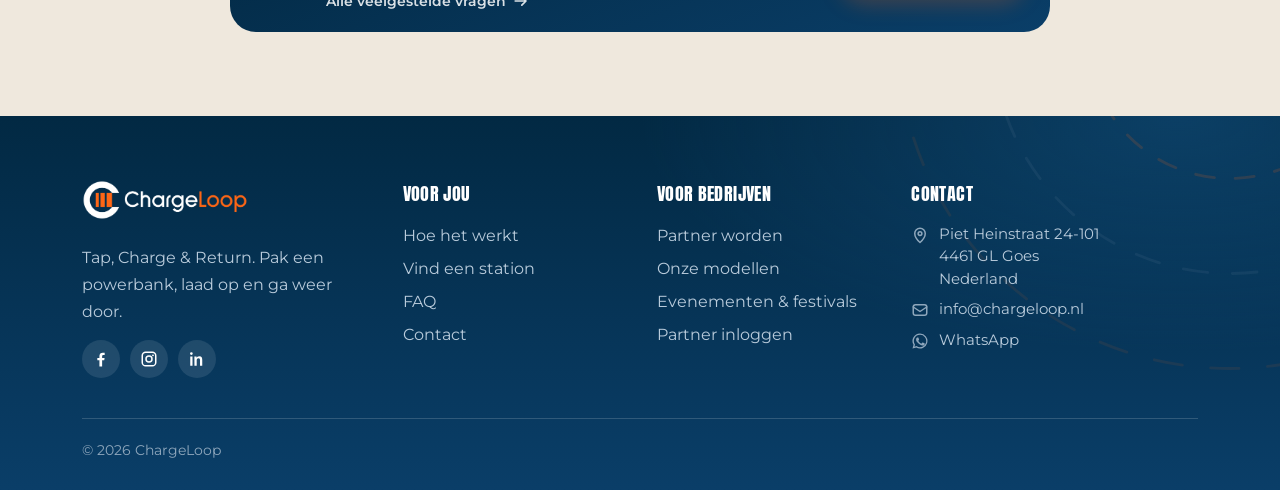
==== commit fc55080b: "FAQ-blokken op Voor bedrijven en Evenementen werken met oude en nieuwe categorienamen Co-Authored-By" ====
--- a/index.html
+++ b/index.html
@@ -33,4 +33,4 @@
 </div></div></section>
 <section class="b-navy"><div class="wrap"><div class="head"><span class="label">Waarom ChargeLoop</span><h2>Daarom kies je ChargeLoop</h2></div><div class="nums"><div><b>60</b><span class="u">minuten</span><p>Gemiddeld een volle telefoon</p></div><div><b>3</b><span class="u">kabels</span><p>Altijd een kabel die past</p></div><div><b>0</b><span class="u">apps</span><p>Alleen je pas of telefoon</p></div><div><b data-stcount>2</b><span class="u" data-stlabel>stations</span><p>Overal in te leveren</p></div></div></div></section>
 <section class="b-white" id="voor-bedrijven-teaser"><div class="wrap"><div class="bz2"><div class="bzi"><img class="bzi-ph" data-img="business" src="zaak-cafe.webp" alt="ChargeLoop-station op de bar van een café" loading="lazy"></div><div><span class="label">Heb je een zaak?</span><h2>Zet ChargeLoop in je zaak</h2><p>Jij zorgt voor de plek, wij regelen de rest. Je gasten laden eenvoudig op terwijl ze blijven zitten, zonder dat jij er omkijken naar hebt.</p><ul class="tick"><li>Geen kabelchaos meer achter de bar</li><li>Geen extra werk voor je team</li><li>Gasten blijven langer zitten en bestellen</li><li>€0 investering: wij regelen het hele station</li></ul><div class="btnrow l"><a class="btn btn-navy" href="voor-bedrijven">Bekijk wat we bieden</a></div></div></div></div></section>
-<section id="faq" class="b-sand"><div class="wrap"><div class="head"><span class="label">FAQ</span><h2>Veelgestelde vragen</h2><p>Een paar antwoorden vooraf. Staat jouw vraag er niet bij, kijk dan bij alle vragen of stuur ons een berichtje.</p></div><div class="faq" data-faq-home style="max-width:820px;margin:0 auto"></div><div class="hlp"><span class="hlp-i"><svg viewBox="0 0 24 24" fill="none" stroke="currentColor" stroke-width="2" stroke-linecap="round" stroke-linejoin="round" aria-hidden="true"><path d="M12 3a8.5 8.5 0 1 1-4.2 15.9L3.5 20l1.2-4.1A8.5 8.5 0 0 1 12 3z"/><path d="M9.7 9.2a2.3 2.3 0 1 1 3.5 2c-.7.4-1.2.9-1.2 1.8M12 15.7v.01"/></svg></span><div class="hlp-t"><b>Staat je vraag er niet bij?</b><span>Neem gerust contact met ons op, dan helpen we je verder.</span><a class="hlp-l" href="faq">Alle veelgestelde vragen<svg viewBox="0 0 16 12" fill="none" stroke="currentColor" stroke-width="2" stroke-linecap="round" stroke-linejoin="round" aria-hidden="true"><path d="M1 6h13M9 1l5 5-5 5"/></svg></a></div><a class="hlp-b" href="contact">Neem contact op</a></div></div></section></main><footer id="ftr"></footer><script src="i18n.js?v=1794672870"></script><script src="sb-config.js"></script><script src="sb.js"></script><script src="app.js?v=1794672870"></script></body></html>+<section id="faq" class="b-sand"><div class="wrap"><div class="head"><span class="label">FAQ</span><h2>Veelgestelde vragen</h2><p>Een paar antwoorden vooraf. Staat jouw vraag er niet bij, kijk dan bij alle vragen of stuur ons een berichtje.</p></div><div class="faq" data-faq-home style="max-width:820px;margin:0 auto"></div><div class="hlp"><span class="hlp-i"><svg viewBox="0 0 24 24" fill="none" stroke="currentColor" stroke-width="2" stroke-linecap="round" stroke-linejoin="round" aria-hidden="true"><path d="M12 3a8.5 8.5 0 1 1-4.2 15.9L3.5 20l1.2-4.1A8.5 8.5 0 0 1 12 3z"/><path d="M9.7 9.2a2.3 2.3 0 1 1 3.5 2c-.7.4-1.2.9-1.2 1.8M12 15.7v.01"/></svg></span><div class="hlp-t"><b>Staat je vraag er niet bij?</b><span>Neem gerust contact met ons op, dan helpen we je verder.</span><a class="hlp-l" href="faq">Alle veelgestelde vragen<svg viewBox="0 0 16 12" fill="none" stroke="currentColor" stroke-width="2" stroke-linecap="round" stroke-linejoin="round" aria-hidden="true"><path d="M1 6h13M9 1l5 5-5 5"/></svg></a></div><a class="hlp-b" href="contact">Neem contact op</a></div></div></section></main><footer id="ftr"></footer><script src="i18n.js?v=1794672870"></script><script src="sb-config.js"></script><script src="sb.js"></script><script src="app.js?v=1794673849"></script></body></html>
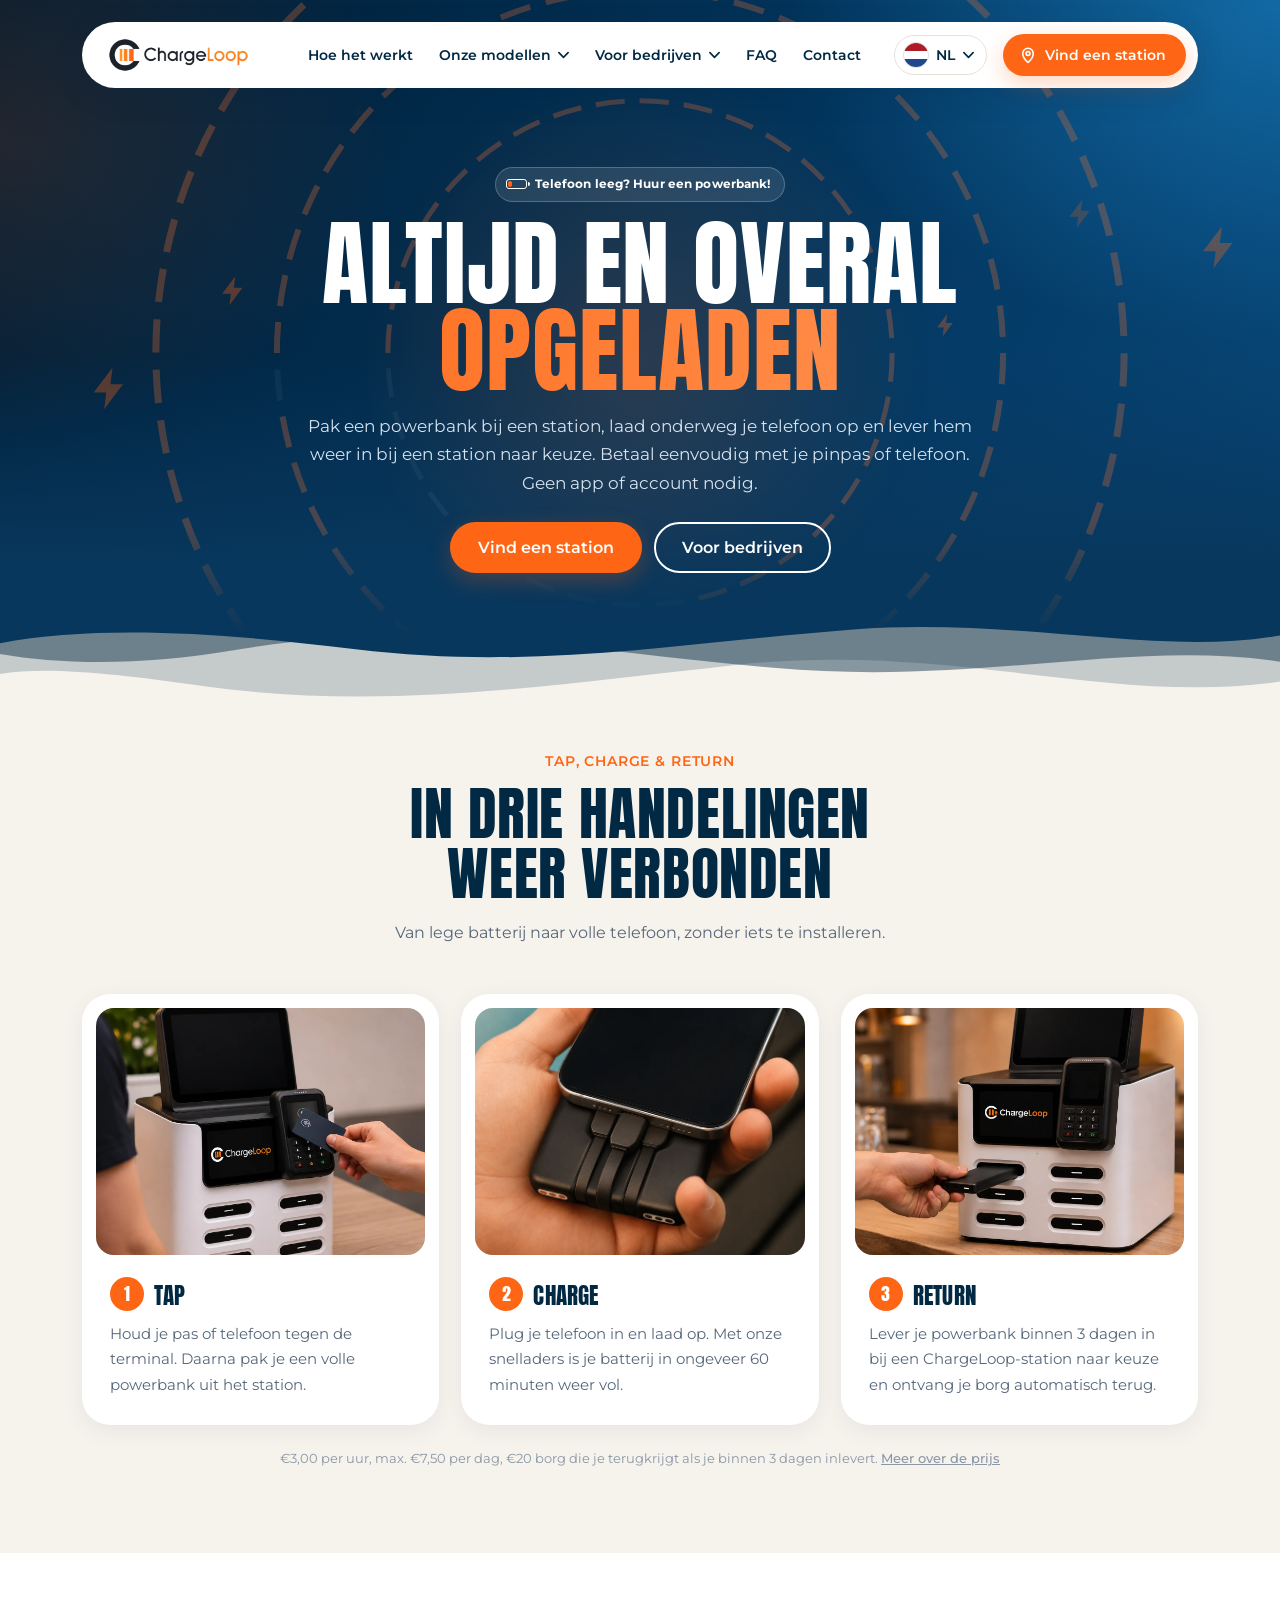
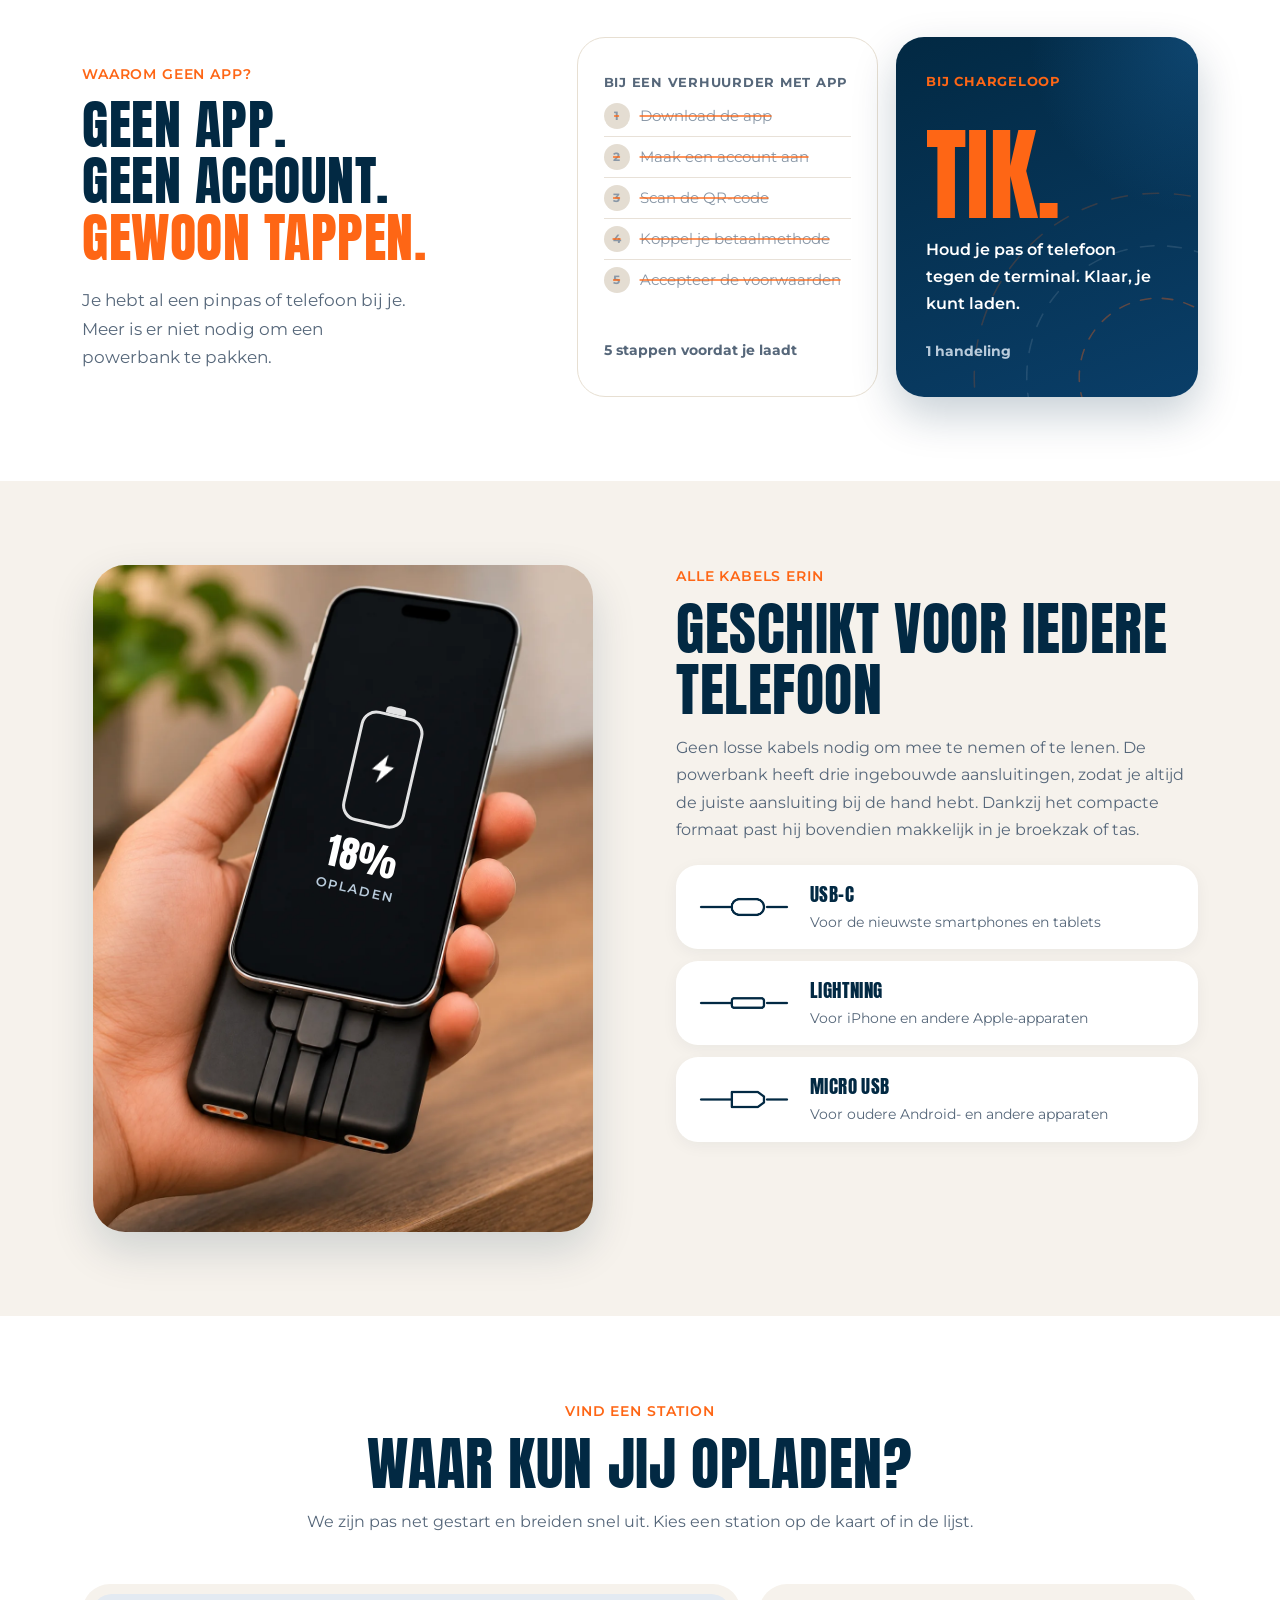
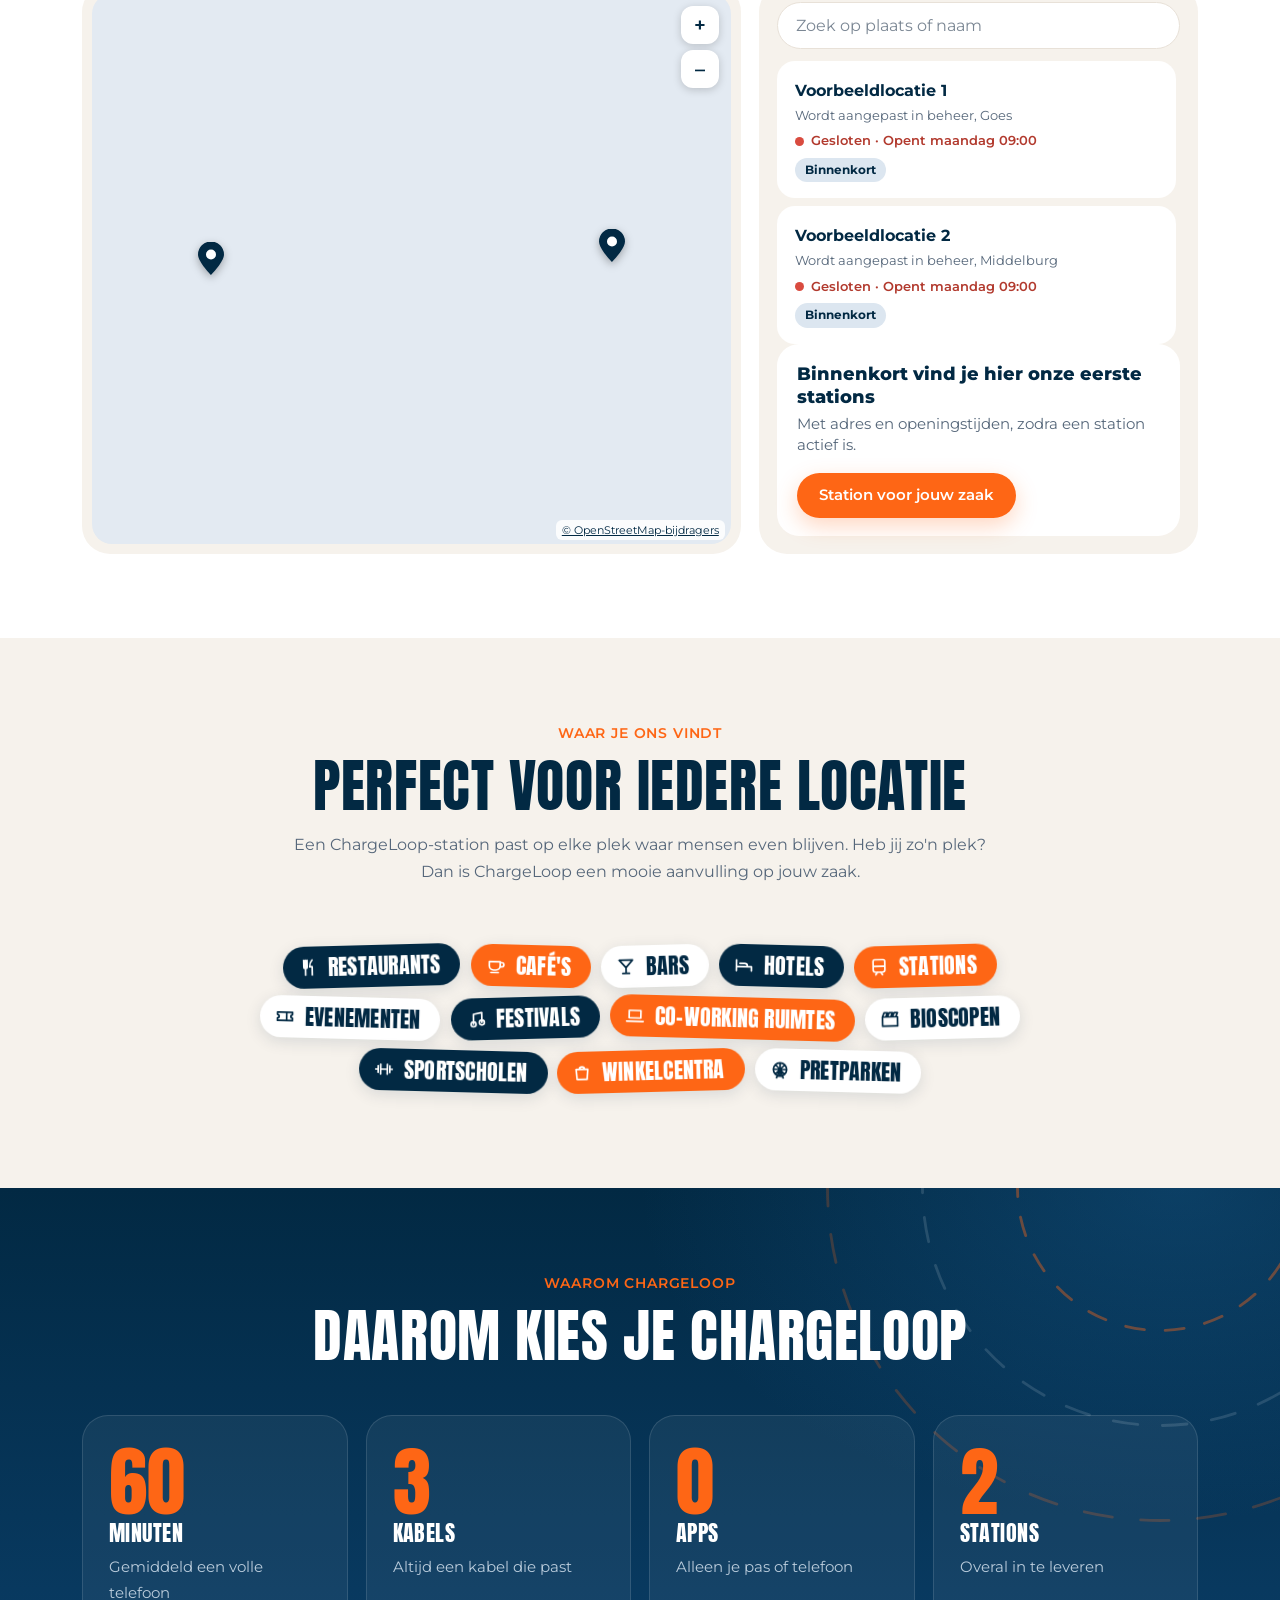
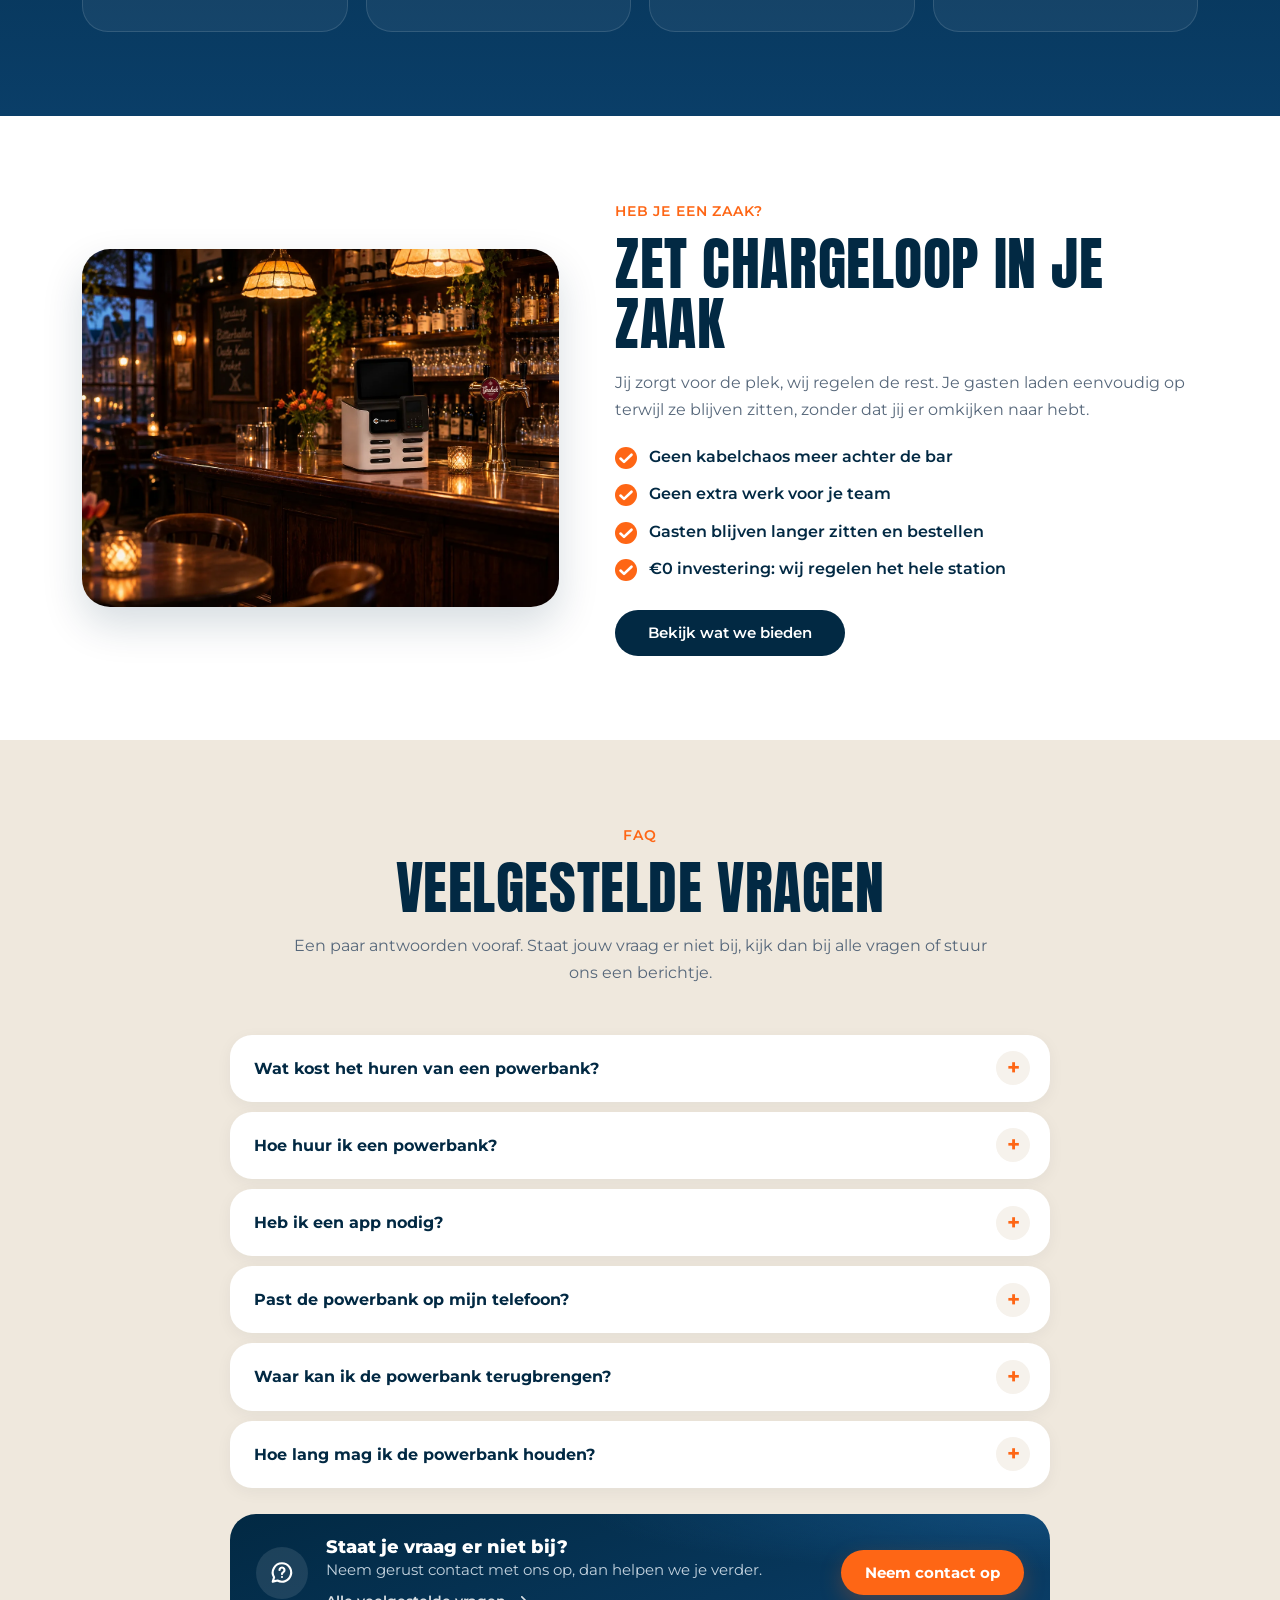
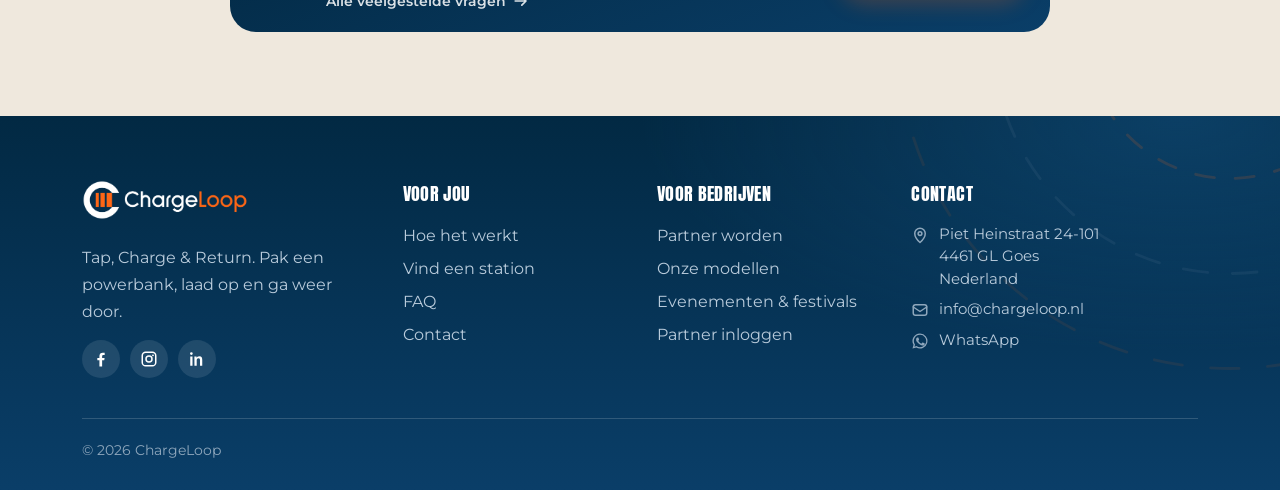
==== commit baa7260b: "Sitemap, robots en canonical zonder www Co-Authored-By: Claude Opus 5.5 <noreply@anthropic.com> Clau" ====
--- a/index.html
+++ b/index.html
@@ -33,4 +33,4 @@
 </div></div></section>
 <section class="b-navy"><div class="wrap"><div class="head"><span class="label">Waarom ChargeLoop</span><h2>Daarom kies je ChargeLoop</h2></div><div class="nums"><div><b>60</b><span class="u">minuten</span><p>Gemiddeld een volle telefoon</p></div><div><b>3</b><span class="u">kabels</span><p>Altijd een kabel die past</p></div><div><b>0</b><span class="u">apps</span><p>Alleen je pas of telefoon</p></div><div><b data-stcount>2</b><span class="u" data-stlabel>stations</span><p>Overal in te leveren</p></div></div></div></section>
 <section class="b-white" id="voor-bedrijven-teaser"><div class="wrap"><div class="bz2"><div class="bzi"><img class="bzi-ph" data-img="business" src="zaak-cafe.webp" alt="ChargeLoop-station op de bar van een café" loading="lazy"></div><div><span class="label">Heb je een zaak?</span><h2>Zet ChargeLoop in je zaak</h2><p>Jij zorgt voor de plek, wij regelen de rest. Je gasten laden eenvoudig op terwijl ze blijven zitten, zonder dat jij er omkijken naar hebt.</p><ul class="tick"><li>Geen kabelchaos meer achter de bar</li><li>Geen extra werk voor je team</li><li>Gasten blijven langer zitten en bestellen</li><li>€0 investering: wij regelen het hele station</li></ul><div class="btnrow l"><a class="btn btn-navy" href="voor-bedrijven">Bekijk wat we bieden</a></div></div></div></div></section>
-<section id="faq" class="b-sand"><div class="wrap"><div class="head"><span class="label">FAQ</span><h2>Veelgestelde vragen</h2><p>Een paar antwoorden vooraf. Staat jouw vraag er niet bij, kijk dan bij alle vragen of stuur ons een berichtje.</p></div><div class="faq" data-faq-home style="max-width:820px;margin:0 auto"></div><div class="hlp"><span class="hlp-i"><svg viewBox="0 0 24 24" fill="none" stroke="currentColor" stroke-width="2" stroke-linecap="round" stroke-linejoin="round" aria-hidden="true"><path d="M12 3a8.5 8.5 0 1 1-4.2 15.9L3.5 20l1.2-4.1A8.5 8.5 0 0 1 12 3z"/><path d="M9.7 9.2a2.3 2.3 0 1 1 3.5 2c-.7.4-1.2.9-1.2 1.8M12 15.7v.01"/></svg></span><div class="hlp-t"><b>Staat je vraag er niet bij?</b><span>Neem gerust contact met ons op, dan helpen we je verder.</span><a class="hlp-l" href="faq">Alle veelgestelde vragen<svg viewBox="0 0 16 12" fill="none" stroke="currentColor" stroke-width="2" stroke-linecap="round" stroke-linejoin="round" aria-hidden="true"><path d="M1 6h13M9 1l5 5-5 5"/></svg></a></div><a class="hlp-b" href="contact">Neem contact op</a></div></div></section></main><footer id="ftr"></footer><script src="i18n.js?v=1794672870"></script><script src="sb-config.js"></script><script src="sb.js"></script><script src="app.js?v=1794673849"></script></body></html>+<section id="faq" class="b-sand"><div class="wrap"><div class="head"><span class="label">FAQ</span><h2>Veelgestelde vragen</h2><p>Een paar antwoorden vooraf. Staat jouw vraag er niet bij, kijk dan bij alle vragen of stuur ons een berichtje.</p></div><div class="faq" data-faq-home style="max-width:820px;margin:0 auto"></div><div class="hlp"><span class="hlp-i"><svg viewBox="0 0 24 24" fill="none" stroke="currentColor" stroke-width="2" stroke-linecap="round" stroke-linejoin="round" aria-hidden="true"><path d="M12 3a8.5 8.5 0 1 1-4.2 15.9L3.5 20l1.2-4.1A8.5 8.5 0 0 1 12 3z"/><path d="M9.7 9.2a2.3 2.3 0 1 1 3.5 2c-.7.4-1.2.9-1.2 1.8M12 15.7v.01"/></svg></span><div class="hlp-t"><b>Staat je vraag er niet bij?</b><span>Neem gerust contact met ons op, dan helpen we je verder.</span><a class="hlp-l" href="faq">Alle veelgestelde vragen<svg viewBox="0 0 16 12" fill="none" stroke="currentColor" stroke-width="2" stroke-linecap="round" stroke-linejoin="round" aria-hidden="true"><path d="M1 6h13M9 1l5 5-5 5"/></svg></a></div><a class="hlp-b" href="contact">Neem contact op</a></div></div></section></main><footer id="ftr"></footer><script src="i18n.js?v=1794672870"></script><script src="sb-config.js"></script><script src="sb.js"></script><script src="app.js?v=1794676165"></script></body></html>
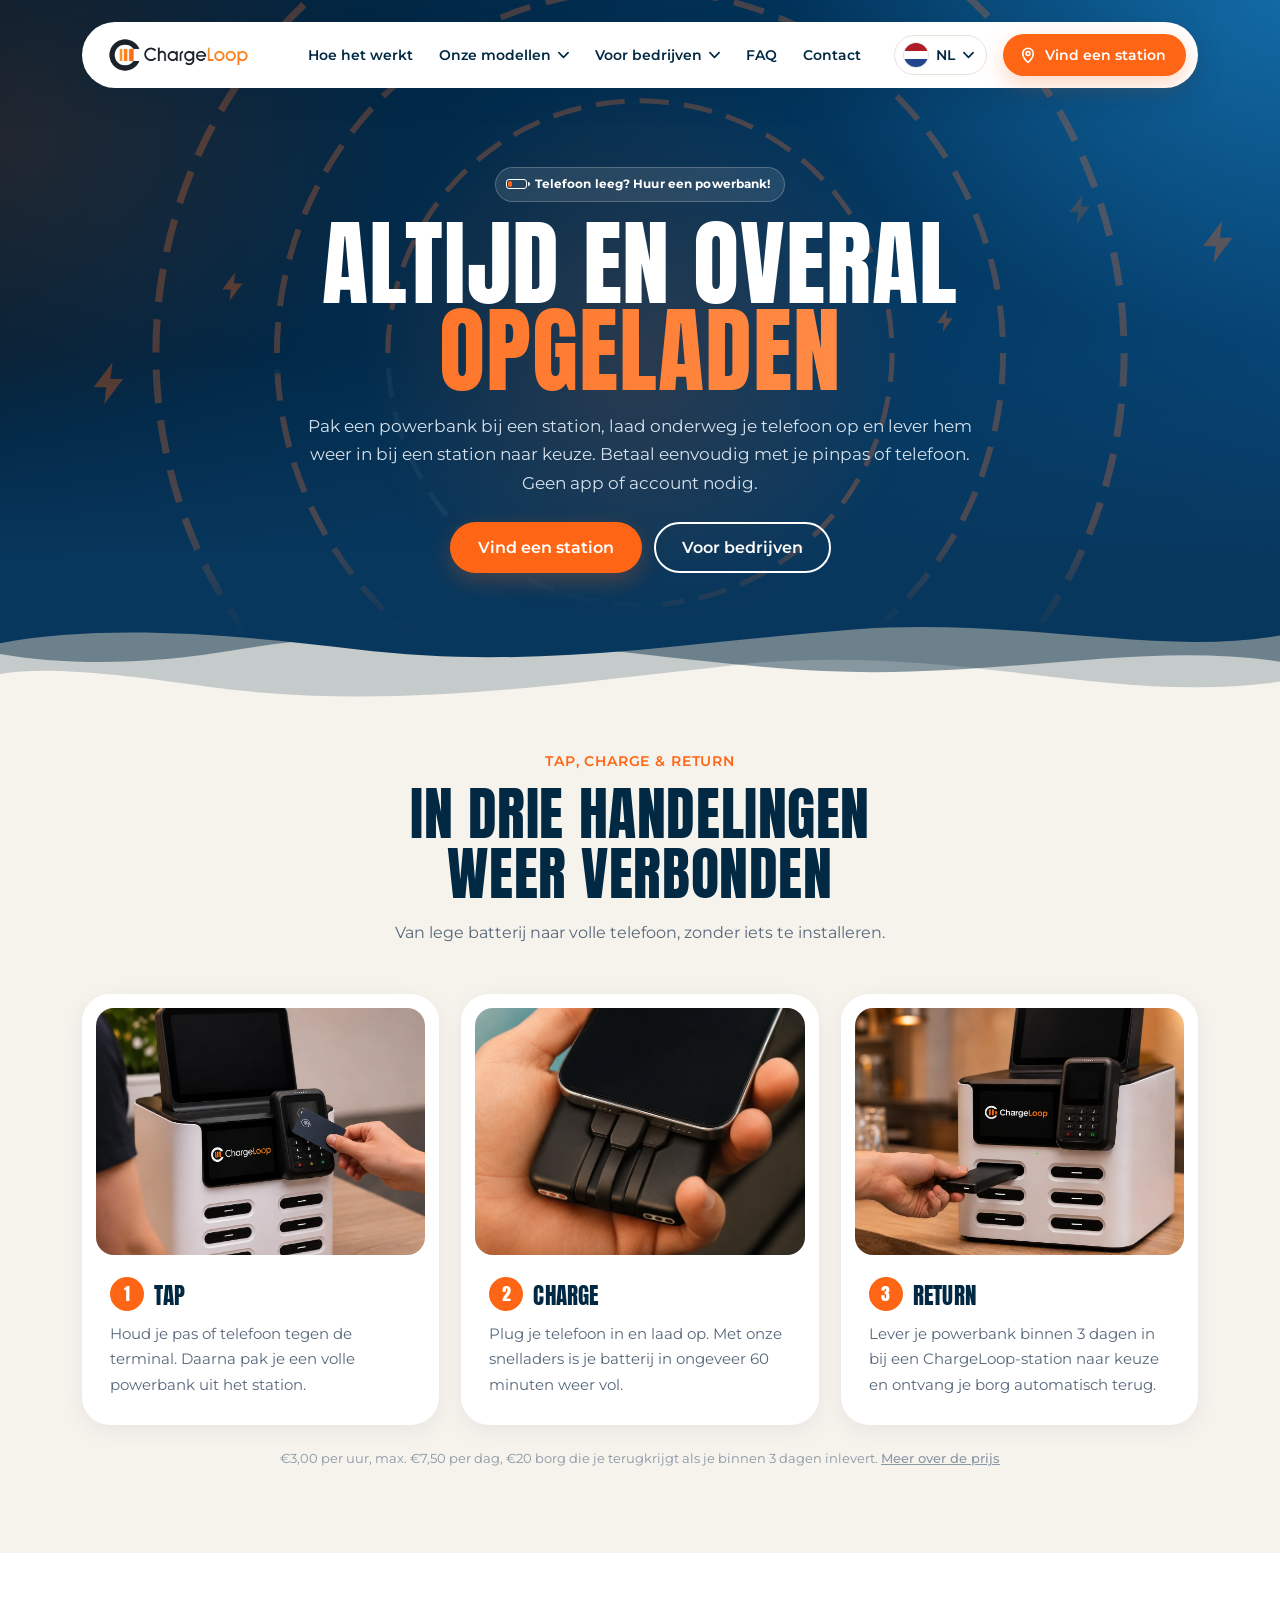
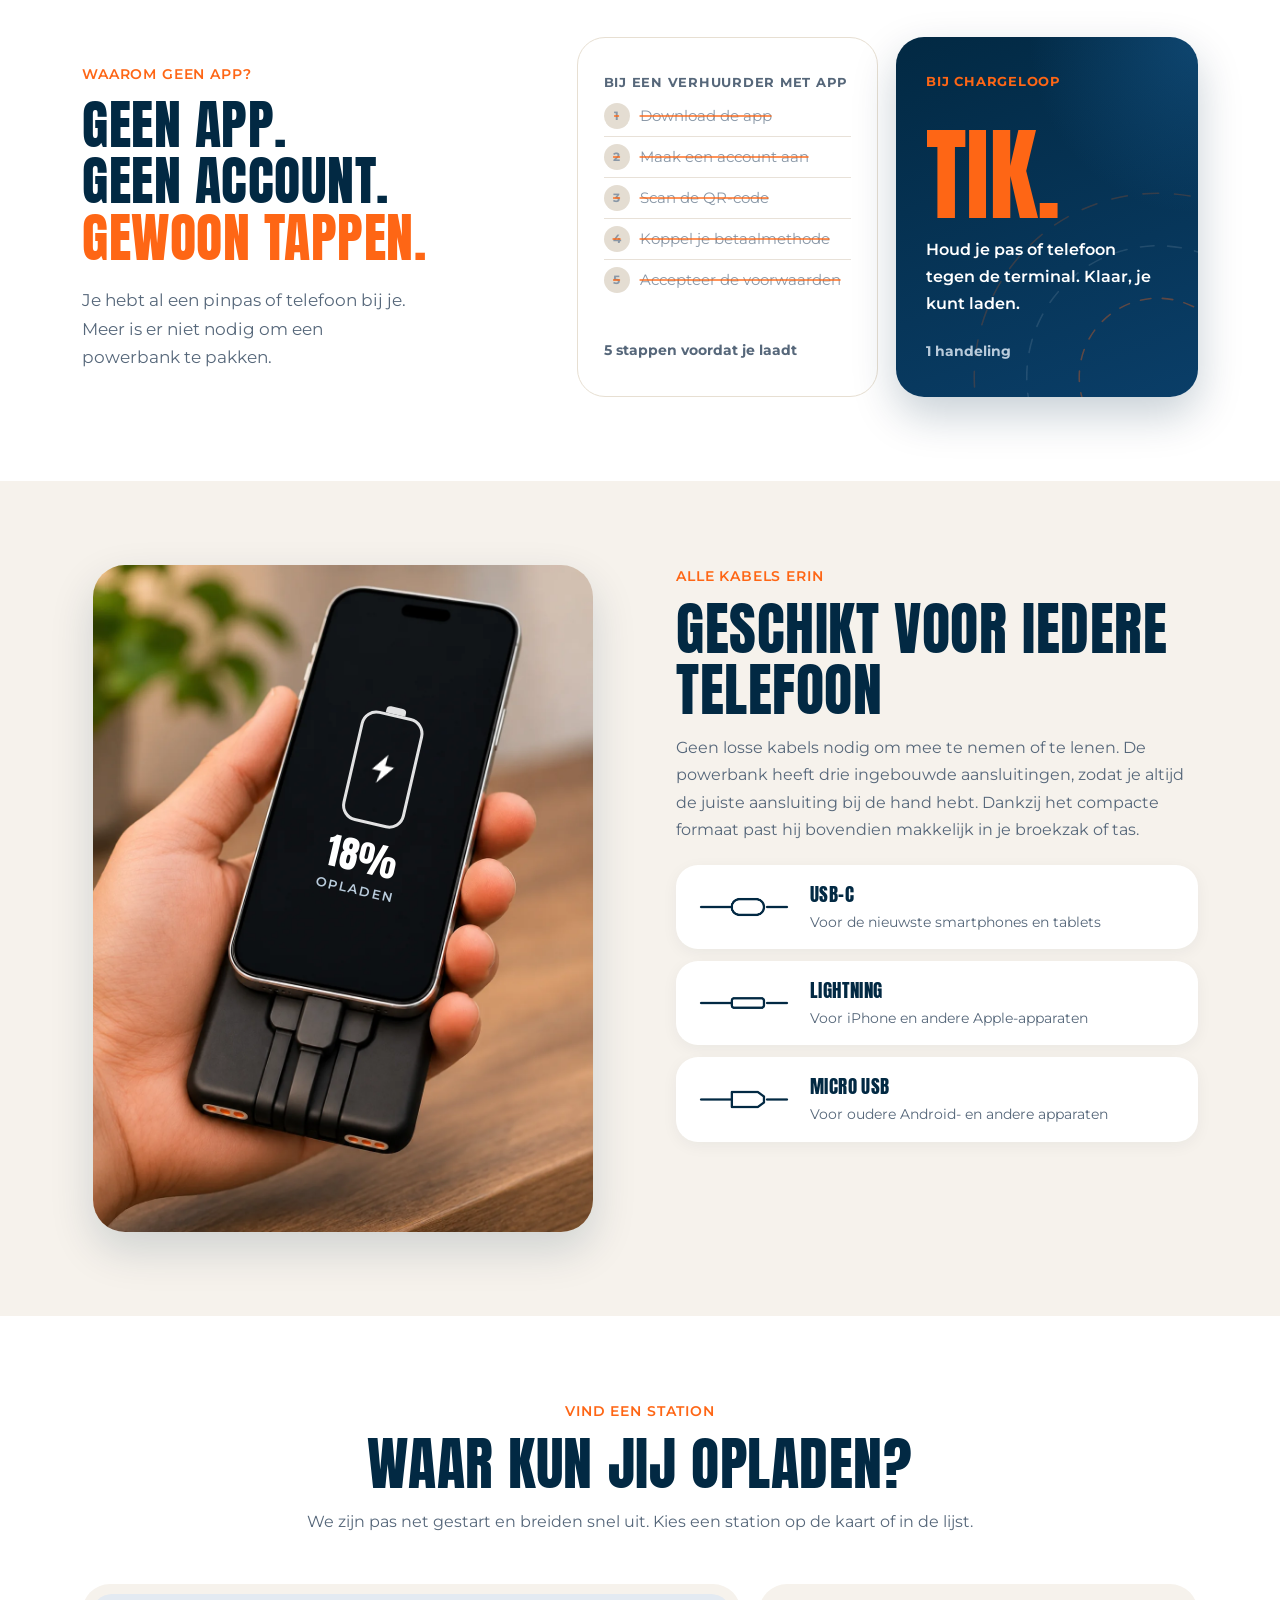
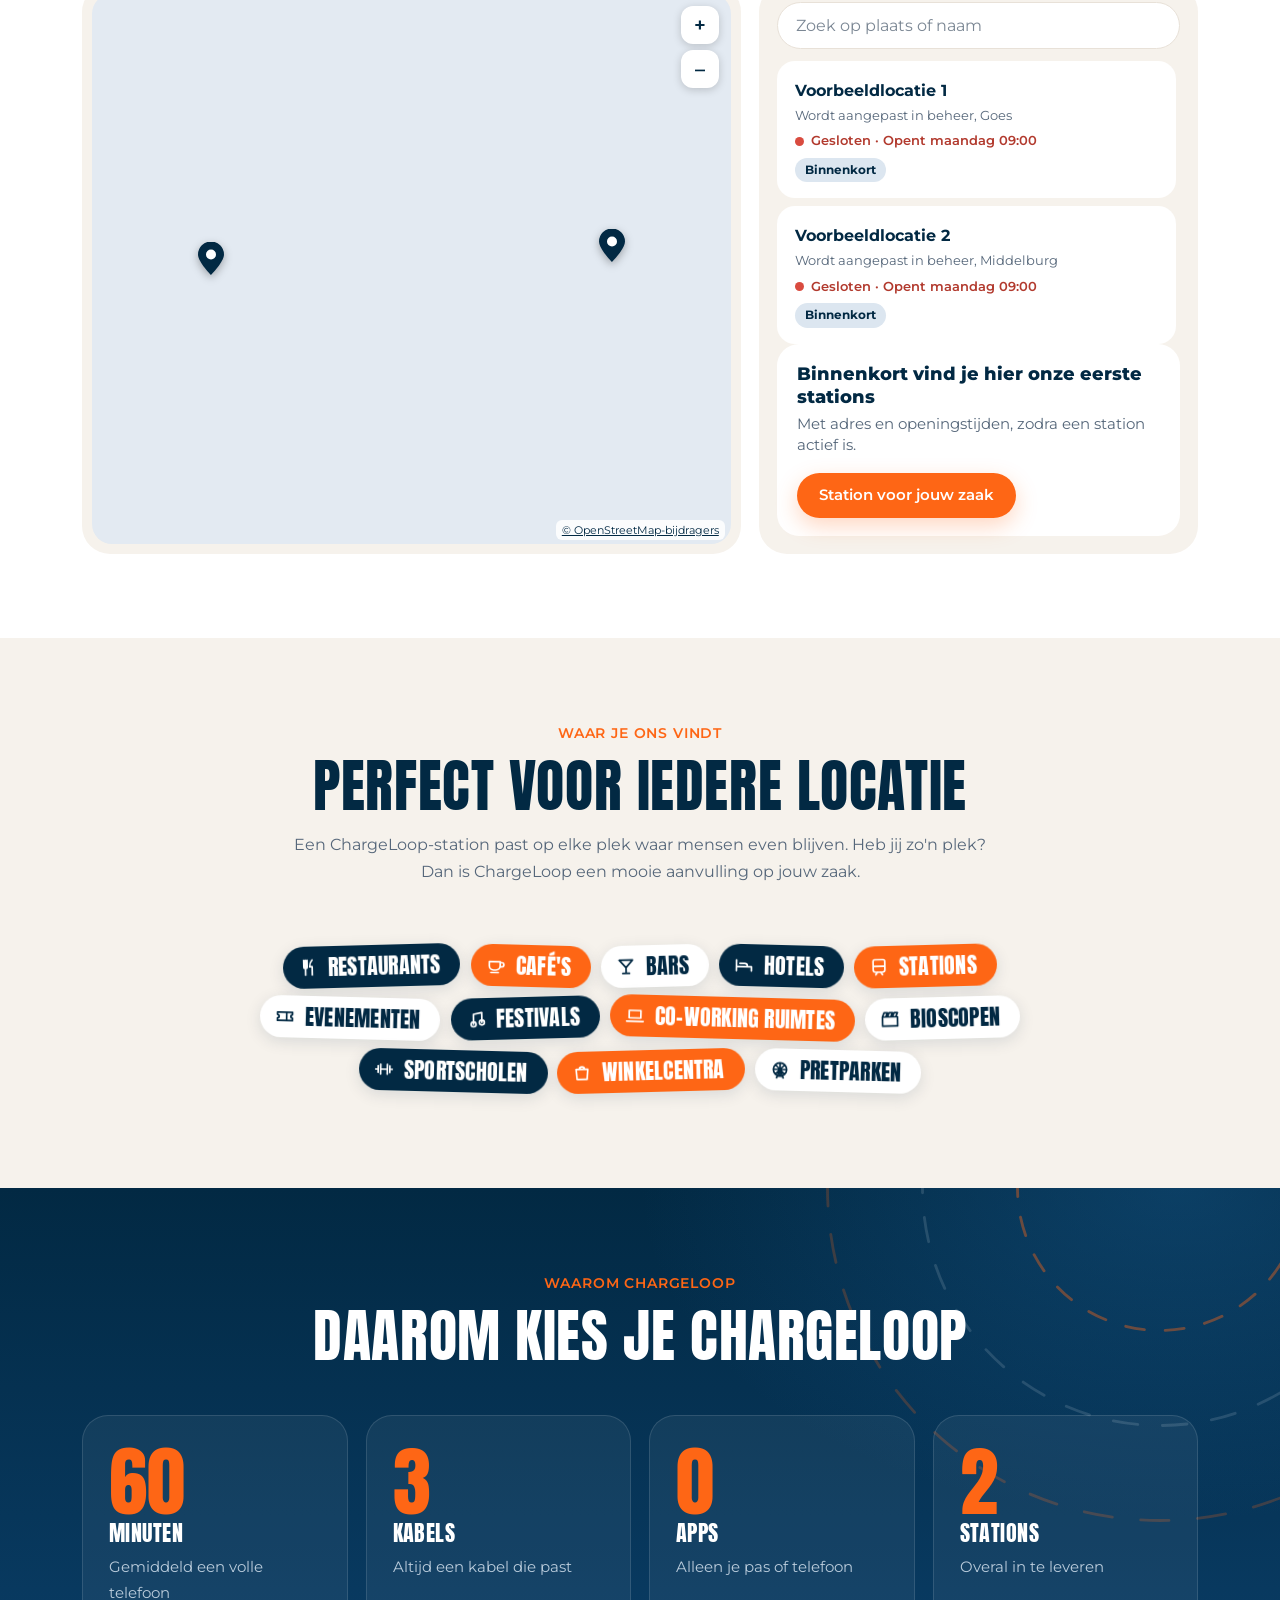
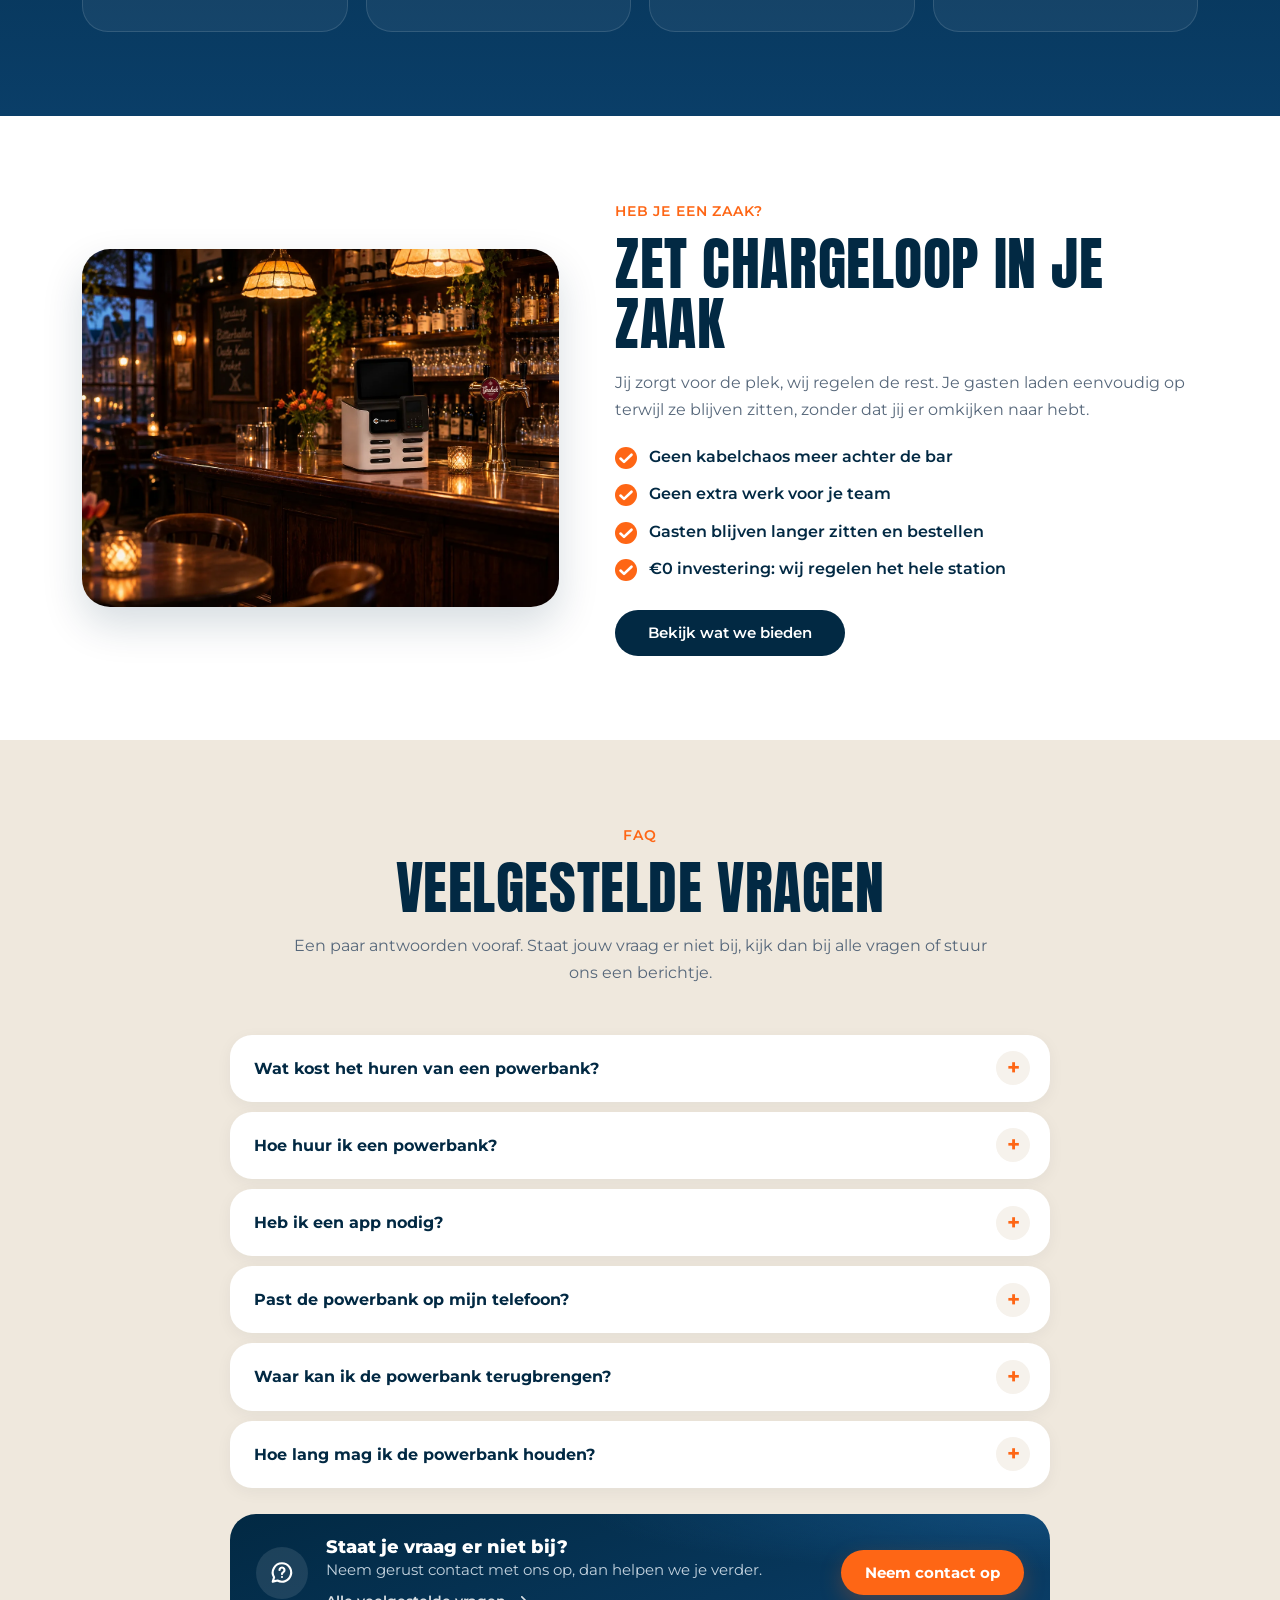
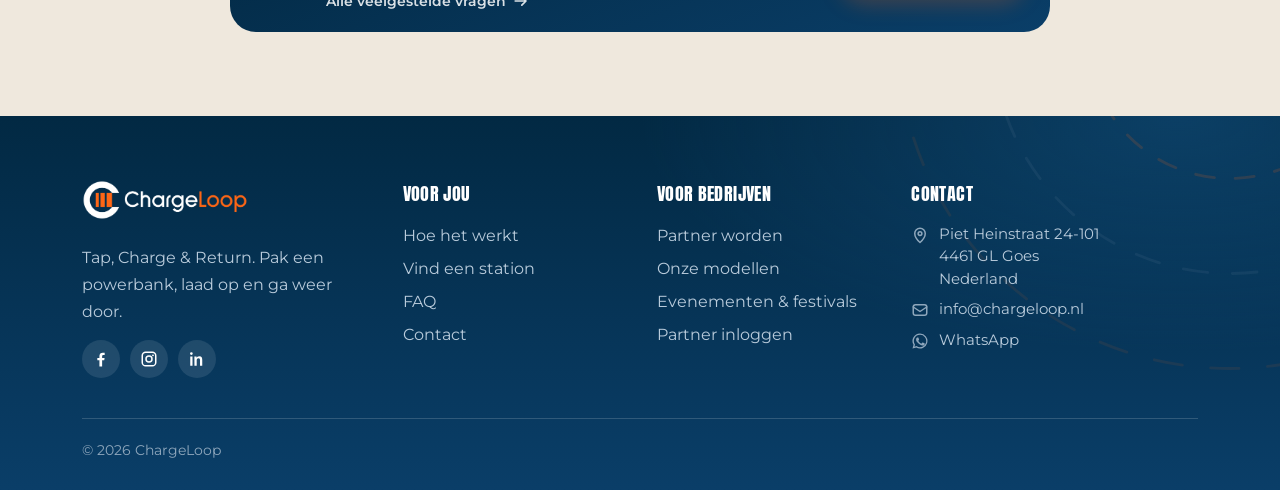
==== commit eae0d77c: "Melding naar info@ via Resend bij elk ingevuld formulier Co-Authored-By: Claude Opus 5.5 <noreply@an" ====
--- a/index.html
+++ b/index.html
@@ -33,4 +33,4 @@
 </div></div></section>
 <section class="b-navy"><div class="wrap"><div class="head"><span class="label">Waarom ChargeLoop</span><h2>Daarom kies je ChargeLoop</h2></div><div class="nums"><div><b>60</b><span class="u">minuten</span><p>Gemiddeld een volle telefoon</p></div><div><b>3</b><span class="u">kabels</span><p>Altijd een kabel die past</p></div><div><b>0</b><span class="u">apps</span><p>Alleen je pas of telefoon</p></div><div><b data-stcount>2</b><span class="u" data-stlabel>stations</span><p>Overal in te leveren</p></div></div></div></section>
 <section class="b-white" id="voor-bedrijven-teaser"><div class="wrap"><div class="bz2"><div class="bzi"><img class="bzi-ph" data-img="business" src="zaak-cafe.webp" alt="ChargeLoop-station op de bar van een café" loading="lazy"></div><div><span class="label">Heb je een zaak?</span><h2>Zet ChargeLoop in je zaak</h2><p>Jij zorgt voor de plek, wij regelen de rest. Je gasten laden eenvoudig op terwijl ze blijven zitten, zonder dat jij er omkijken naar hebt.</p><ul class="tick"><li>Geen kabelchaos meer achter de bar</li><li>Geen extra werk voor je team</li><li>Gasten blijven langer zitten en bestellen</li><li>€0 investering: wij regelen het hele station</li></ul><div class="btnrow l"><a class="btn btn-navy" href="voor-bedrijven">Bekijk wat we bieden</a></div></div></div></div></section>
-<section id="faq" class="b-sand"><div class="wrap"><div class="head"><span class="label">FAQ</span><h2>Veelgestelde vragen</h2><p>Een paar antwoorden vooraf. Staat jouw vraag er niet bij, kijk dan bij alle vragen of stuur ons een berichtje.</p></div><div class="faq" data-faq-home style="max-width:820px;margin:0 auto"></div><div class="hlp"><span class="hlp-i"><svg viewBox="0 0 24 24" fill="none" stroke="currentColor" stroke-width="2" stroke-linecap="round" stroke-linejoin="round" aria-hidden="true"><path d="M12 3a8.5 8.5 0 1 1-4.2 15.9L3.5 20l1.2-4.1A8.5 8.5 0 0 1 12 3z"/><path d="M9.7 9.2a2.3 2.3 0 1 1 3.5 2c-.7.4-1.2.9-1.2 1.8M12 15.7v.01"/></svg></span><div class="hlp-t"><b>Staat je vraag er niet bij?</b><span>Neem gerust contact met ons op, dan helpen we je verder.</span><a class="hlp-l" href="faq">Alle veelgestelde vragen<svg viewBox="0 0 16 12" fill="none" stroke="currentColor" stroke-width="2" stroke-linecap="round" stroke-linejoin="round" aria-hidden="true"><path d="M1 6h13M9 1l5 5-5 5"/></svg></a></div><a class="hlp-b" href="contact">Neem contact op</a></div></div></section></main><footer id="ftr"></footer><script src="i18n.js?v=1794672870"></script><script src="sb-config.js"></script><script src="sb.js"></script><script src="app.js?v=1794676165"></script></body></html>+<section id="faq" class="b-sand"><div class="wrap"><div class="head"><span class="label">FAQ</span><h2>Veelgestelde vragen</h2><p>Een paar antwoorden vooraf. Staat jouw vraag er niet bij, kijk dan bij alle vragen of stuur ons een berichtje.</p></div><div class="faq" data-faq-home style="max-width:820px;margin:0 auto"></div><div class="hlp"><span class="hlp-i"><svg viewBox="0 0 24 24" fill="none" stroke="currentColor" stroke-width="2" stroke-linecap="round" stroke-linejoin="round" aria-hidden="true"><path d="M12 3a8.5 8.5 0 1 1-4.2 15.9L3.5 20l1.2-4.1A8.5 8.5 0 0 1 12 3z"/><path d="M9.7 9.2a2.3 2.3 0 1 1 3.5 2c-.7.4-1.2.9-1.2 1.8M12 15.7v.01"/></svg></span><div class="hlp-t"><b>Staat je vraag er niet bij?</b><span>Neem gerust contact met ons op, dan helpen we je verder.</span><a class="hlp-l" href="faq">Alle veelgestelde vragen<svg viewBox="0 0 16 12" fill="none" stroke="currentColor" stroke-width="2" stroke-linecap="round" stroke-linejoin="round" aria-hidden="true"><path d="M1 6h13M9 1l5 5-5 5"/></svg></a></div><a class="hlp-b" href="contact">Neem contact op</a></div></div></section></main><footer id="ftr"></footer><script src="i18n.js?v=1794672870"></script><script src="sb-config.js"></script><script src="sb.js"></script><script src="app.js?v=1794682952"></script></body></html>
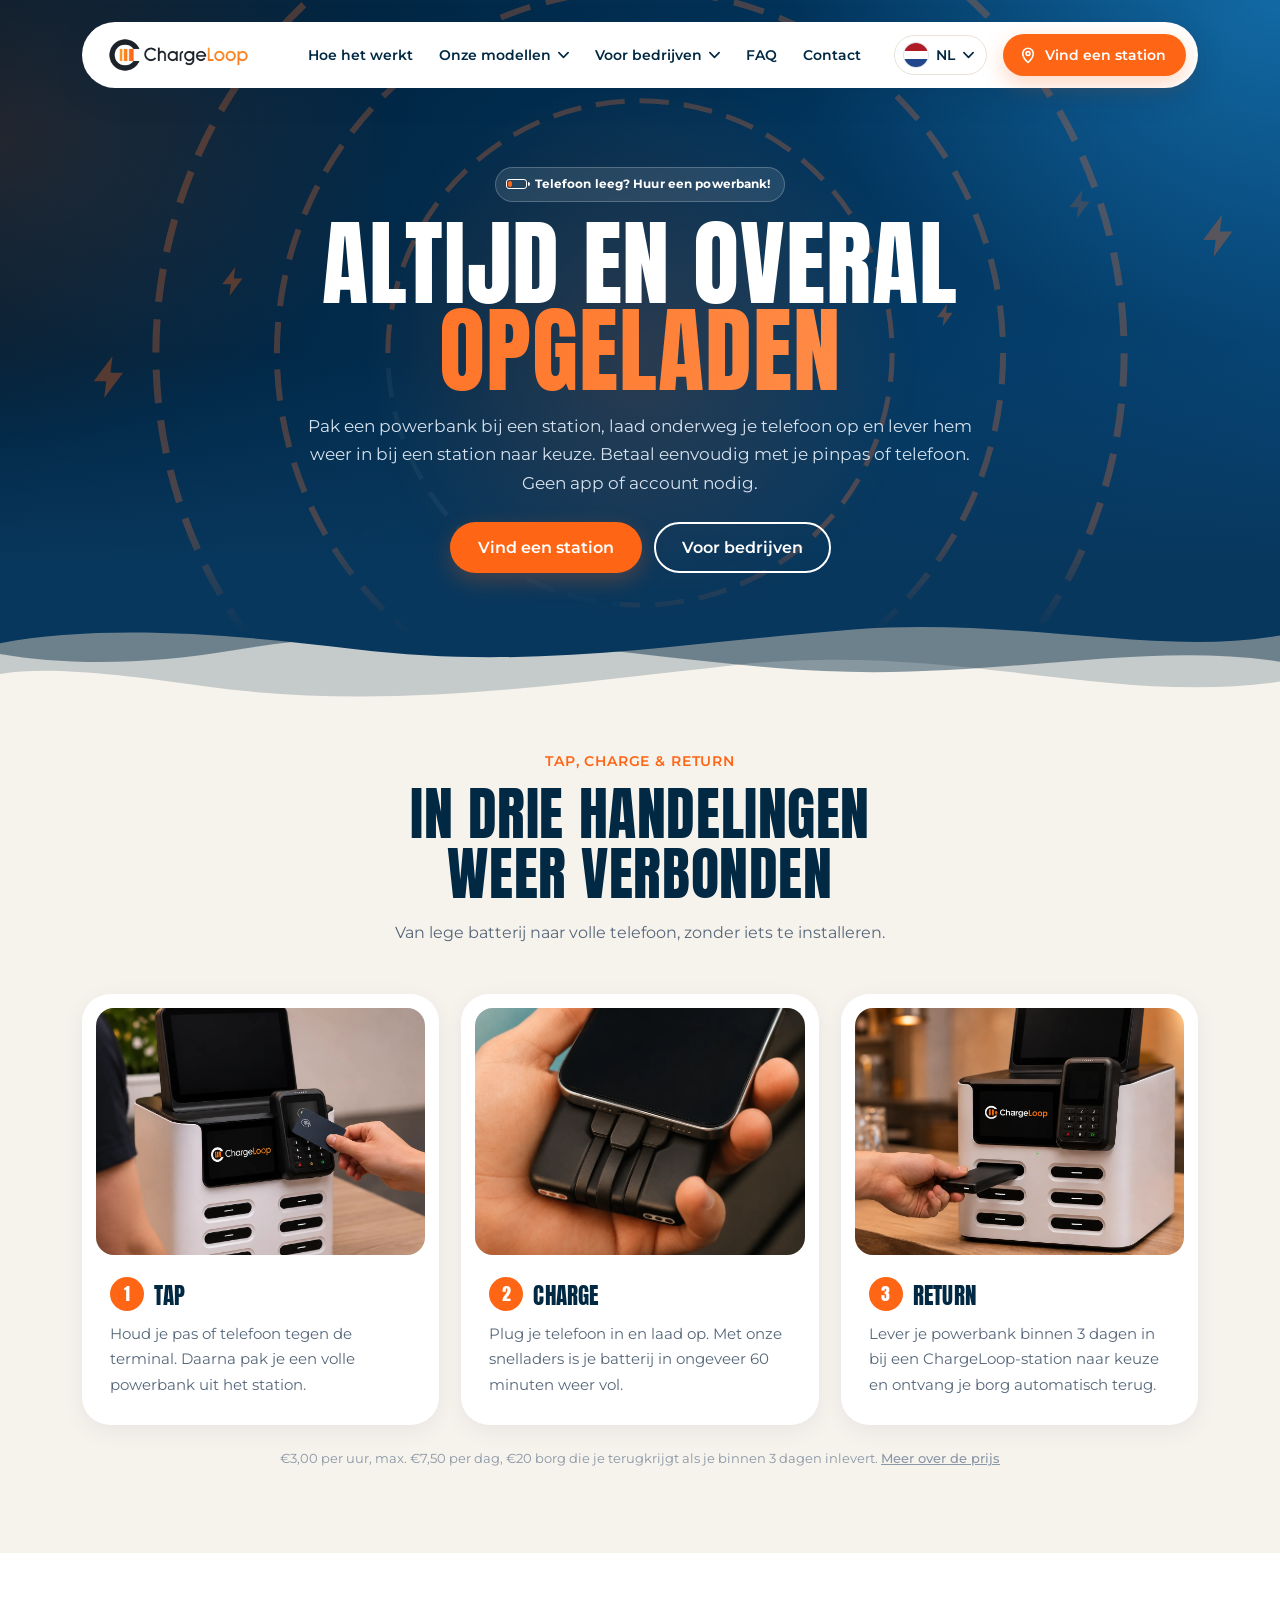
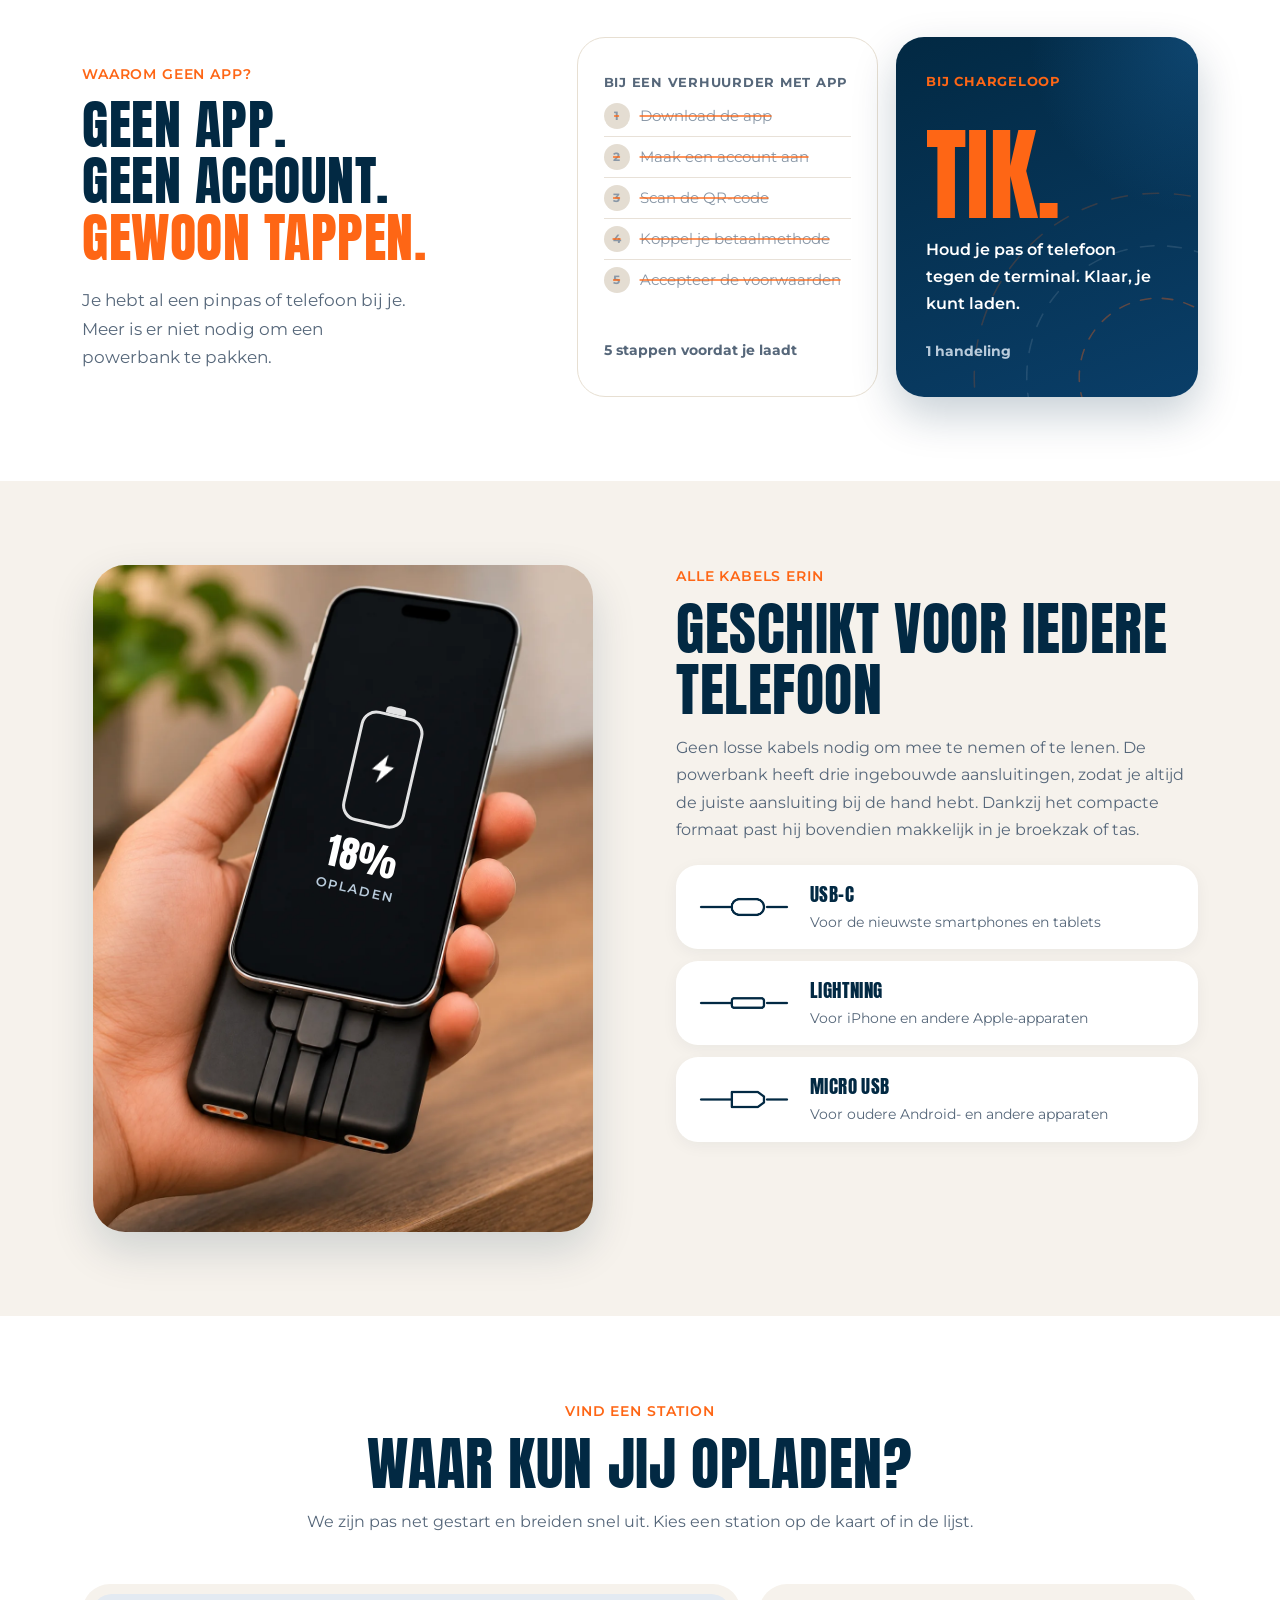
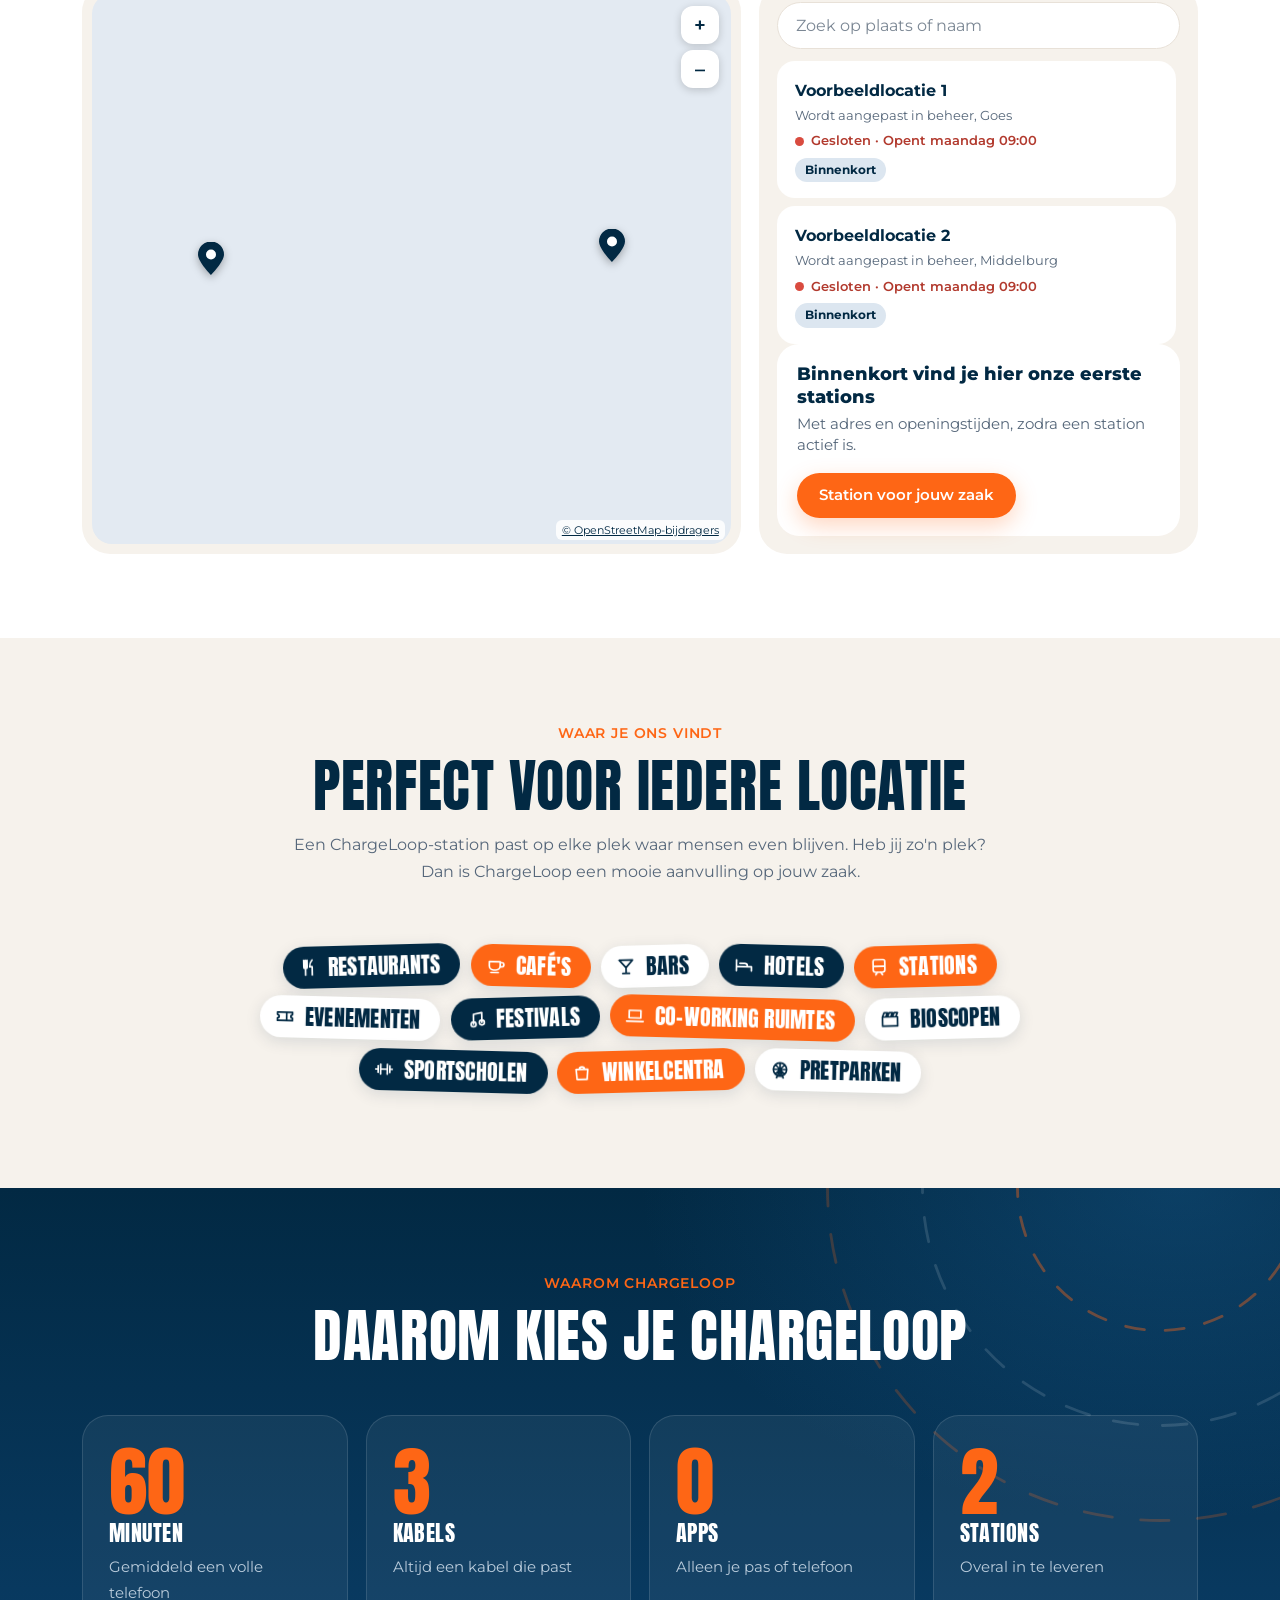
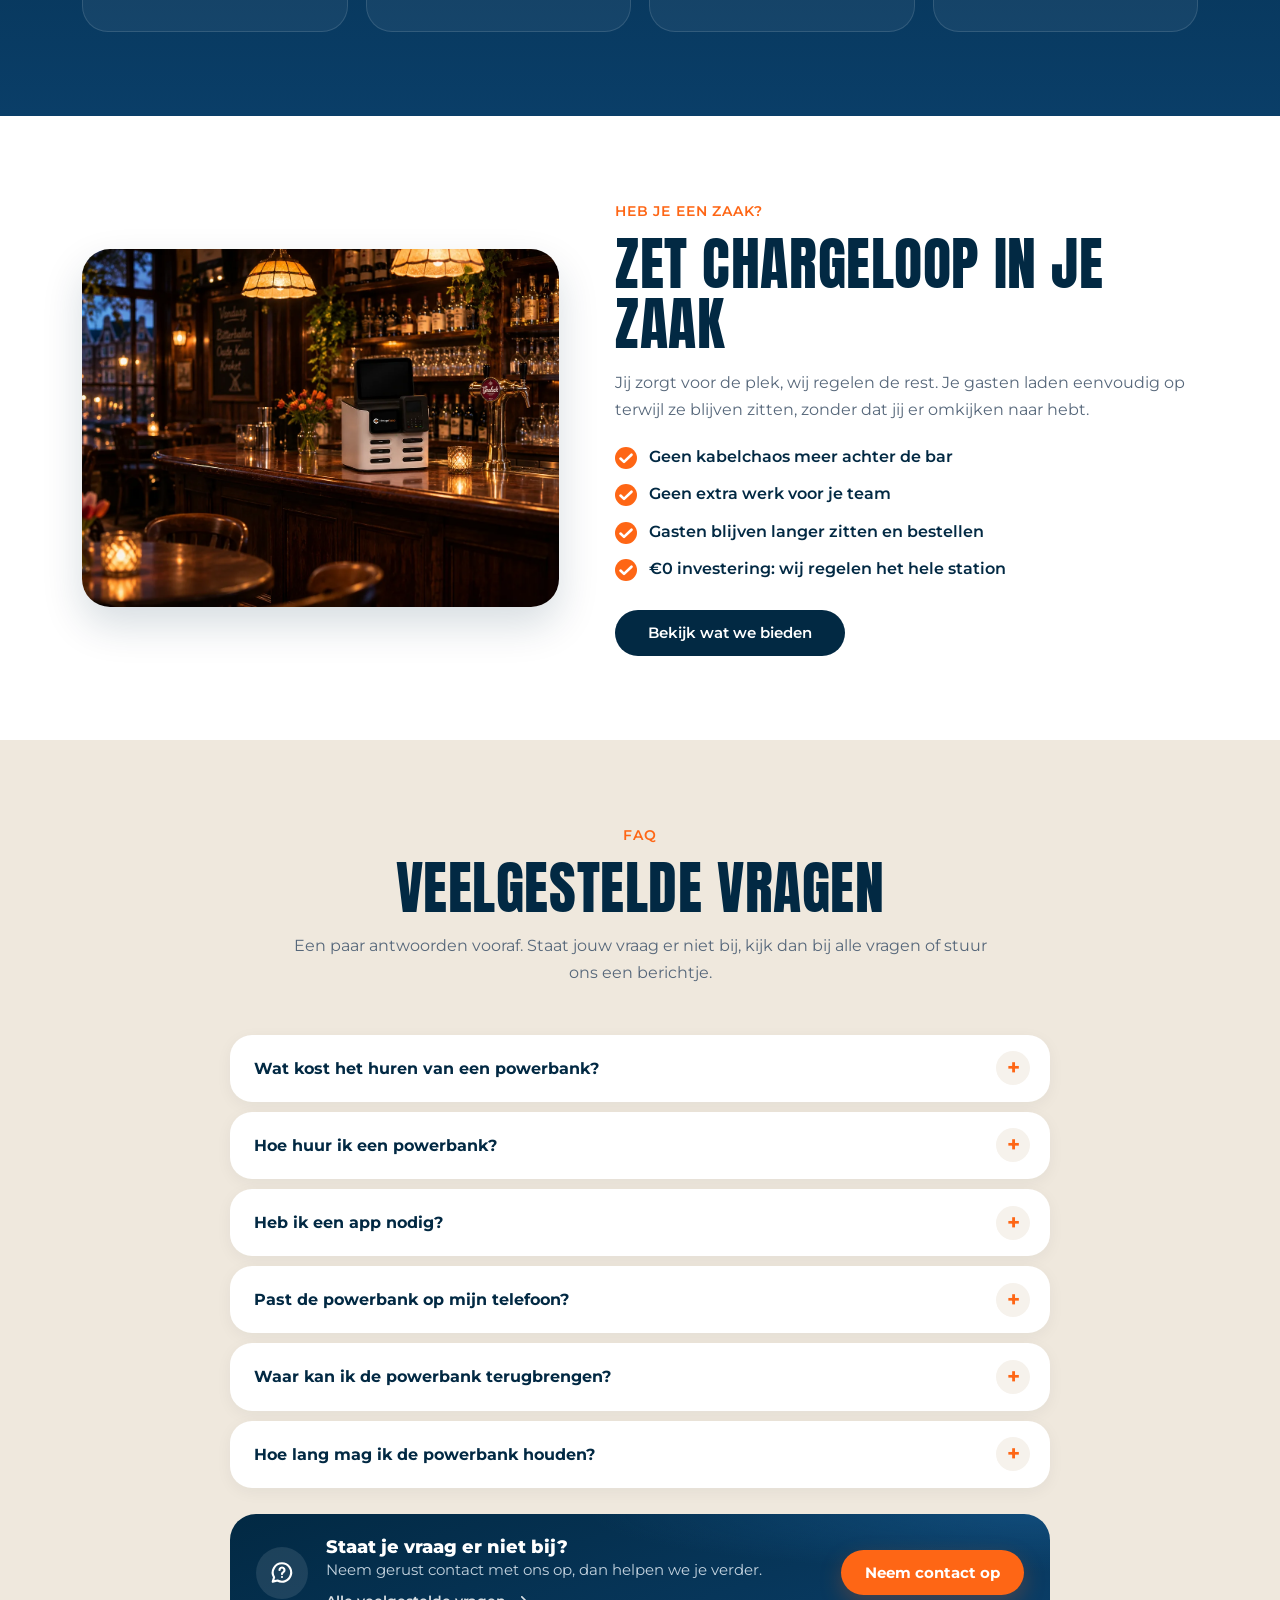
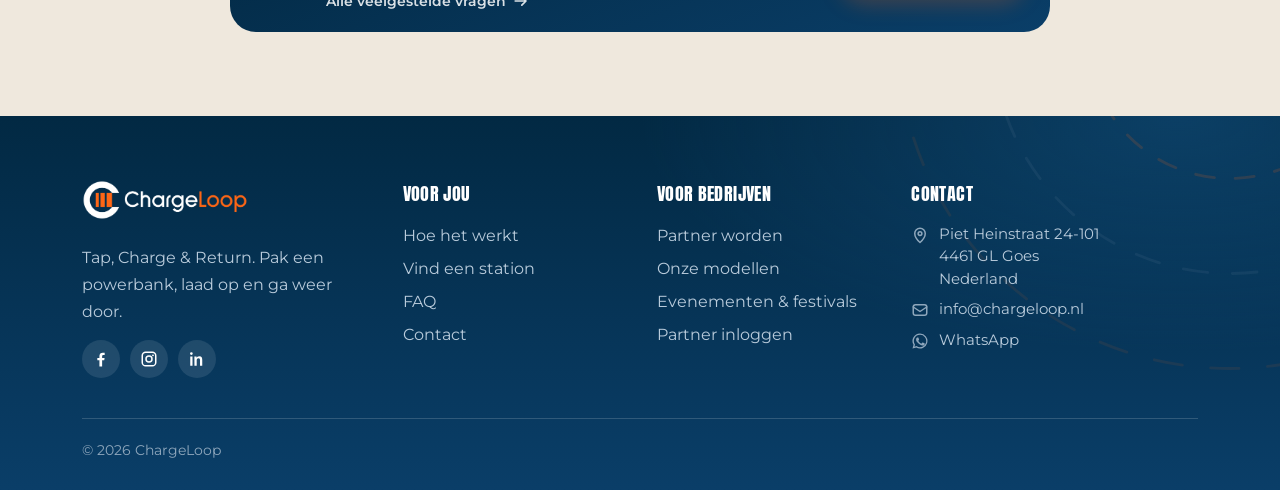
==== commit a3a89964: "Site toont de nieuwe FAQ als de opgeslagen FAQ nog de oude versie is Co-Authored-By: Claude Opus 5.5" ====
--- a/index.html
+++ b/index.html
@@ -33,4 +33,4 @@
 </div></div></section>
 <section class="b-navy"><div class="wrap"><div class="head"><span class="label">Waarom ChargeLoop</span><h2>Daarom kies je ChargeLoop</h2></div><div class="nums"><div><b>60</b><span class="u">minuten</span><p>Gemiddeld een volle telefoon</p></div><div><b>3</b><span class="u">kabels</span><p>Altijd een kabel die past</p></div><div><b>0</b><span class="u">apps</span><p>Alleen je pas of telefoon</p></div><div><b data-stcount>2</b><span class="u" data-stlabel>stations</span><p>Overal in te leveren</p></div></div></div></section>
 <section class="b-white" id="voor-bedrijven-teaser"><div class="wrap"><div class="bz2"><div class="bzi"><img class="bzi-ph" data-img="business" src="zaak-cafe.webp" alt="ChargeLoop-station op de bar van een café" loading="lazy"></div><div><span class="label">Heb je een zaak?</span><h2>Zet ChargeLoop in je zaak</h2><p>Jij zorgt voor de plek, wij regelen de rest. Je gasten laden eenvoudig op terwijl ze blijven zitten, zonder dat jij er omkijken naar hebt.</p><ul class="tick"><li>Geen kabelchaos meer achter de bar</li><li>Geen extra werk voor je team</li><li>Gasten blijven langer zitten en bestellen</li><li>€0 investering: wij regelen het hele station</li></ul><div class="btnrow l"><a class="btn btn-navy" href="voor-bedrijven">Bekijk wat we bieden</a></div></div></div></div></section>
-<section id="faq" class="b-sand"><div class="wrap"><div class="head"><span class="label">FAQ</span><h2>Veelgestelde vragen</h2><p>Een paar antwoorden vooraf. Staat jouw vraag er niet bij, kijk dan bij alle vragen of stuur ons een berichtje.</p></div><div class="faq" data-faq-home style="max-width:820px;margin:0 auto"></div><div class="hlp"><span class="hlp-i"><svg viewBox="0 0 24 24" fill="none" stroke="currentColor" stroke-width="2" stroke-linecap="round" stroke-linejoin="round" aria-hidden="true"><path d="M12 3a8.5 8.5 0 1 1-4.2 15.9L3.5 20l1.2-4.1A8.5 8.5 0 0 1 12 3z"/><path d="M9.7 9.2a2.3 2.3 0 1 1 3.5 2c-.7.4-1.2.9-1.2 1.8M12 15.7v.01"/></svg></span><div class="hlp-t"><b>Staat je vraag er niet bij?</b><span>Neem gerust contact met ons op, dan helpen we je verder.</span><a class="hlp-l" href="faq">Alle veelgestelde vragen<svg viewBox="0 0 16 12" fill="none" stroke="currentColor" stroke-width="2" stroke-linecap="round" stroke-linejoin="round" aria-hidden="true"><path d="M1 6h13M9 1l5 5-5 5"/></svg></a></div><a class="hlp-b" href="contact">Neem contact op</a></div></div></section></main><footer id="ftr"></footer><script src="i18n.js?v=1794672870"></script><script src="sb-config.js"></script><script src="sb.js"></script><script src="app.js?v=1794682952"></script></body></html>+<section id="faq" class="b-sand"><div class="wrap"><div class="head"><span class="label">FAQ</span><h2>Veelgestelde vragen</h2><p>Een paar antwoorden vooraf. Staat jouw vraag er niet bij, kijk dan bij alle vragen of stuur ons een berichtje.</p></div><div class="faq" data-faq-home style="max-width:820px;margin:0 auto"></div><div class="hlp"><span class="hlp-i"><svg viewBox="0 0 24 24" fill="none" stroke="currentColor" stroke-width="2" stroke-linecap="round" stroke-linejoin="round" aria-hidden="true"><path d="M12 3a8.5 8.5 0 1 1-4.2 15.9L3.5 20l1.2-4.1A8.5 8.5 0 0 1 12 3z"/><path d="M9.7 9.2a2.3 2.3 0 1 1 3.5 2c-.7.4-1.2.9-1.2 1.8M12 15.7v.01"/></svg></span><div class="hlp-t"><b>Staat je vraag er niet bij?</b><span>Neem gerust contact met ons op, dan helpen we je verder.</span><a class="hlp-l" href="faq">Alle veelgestelde vragen<svg viewBox="0 0 16 12" fill="none" stroke="currentColor" stroke-width="2" stroke-linecap="round" stroke-linejoin="round" aria-hidden="true"><path d="M1 6h13M9 1l5 5-5 5"/></svg></a></div><a class="hlp-b" href="contact">Neem contact op</a></div></div></section></main><footer id="ftr"></footer><script src="i18n.js?v=1794672870"></script><script src="sb-config.js"></script><script src="sb.js"></script><script src="app.js?v=1794766233"></script></body></html>
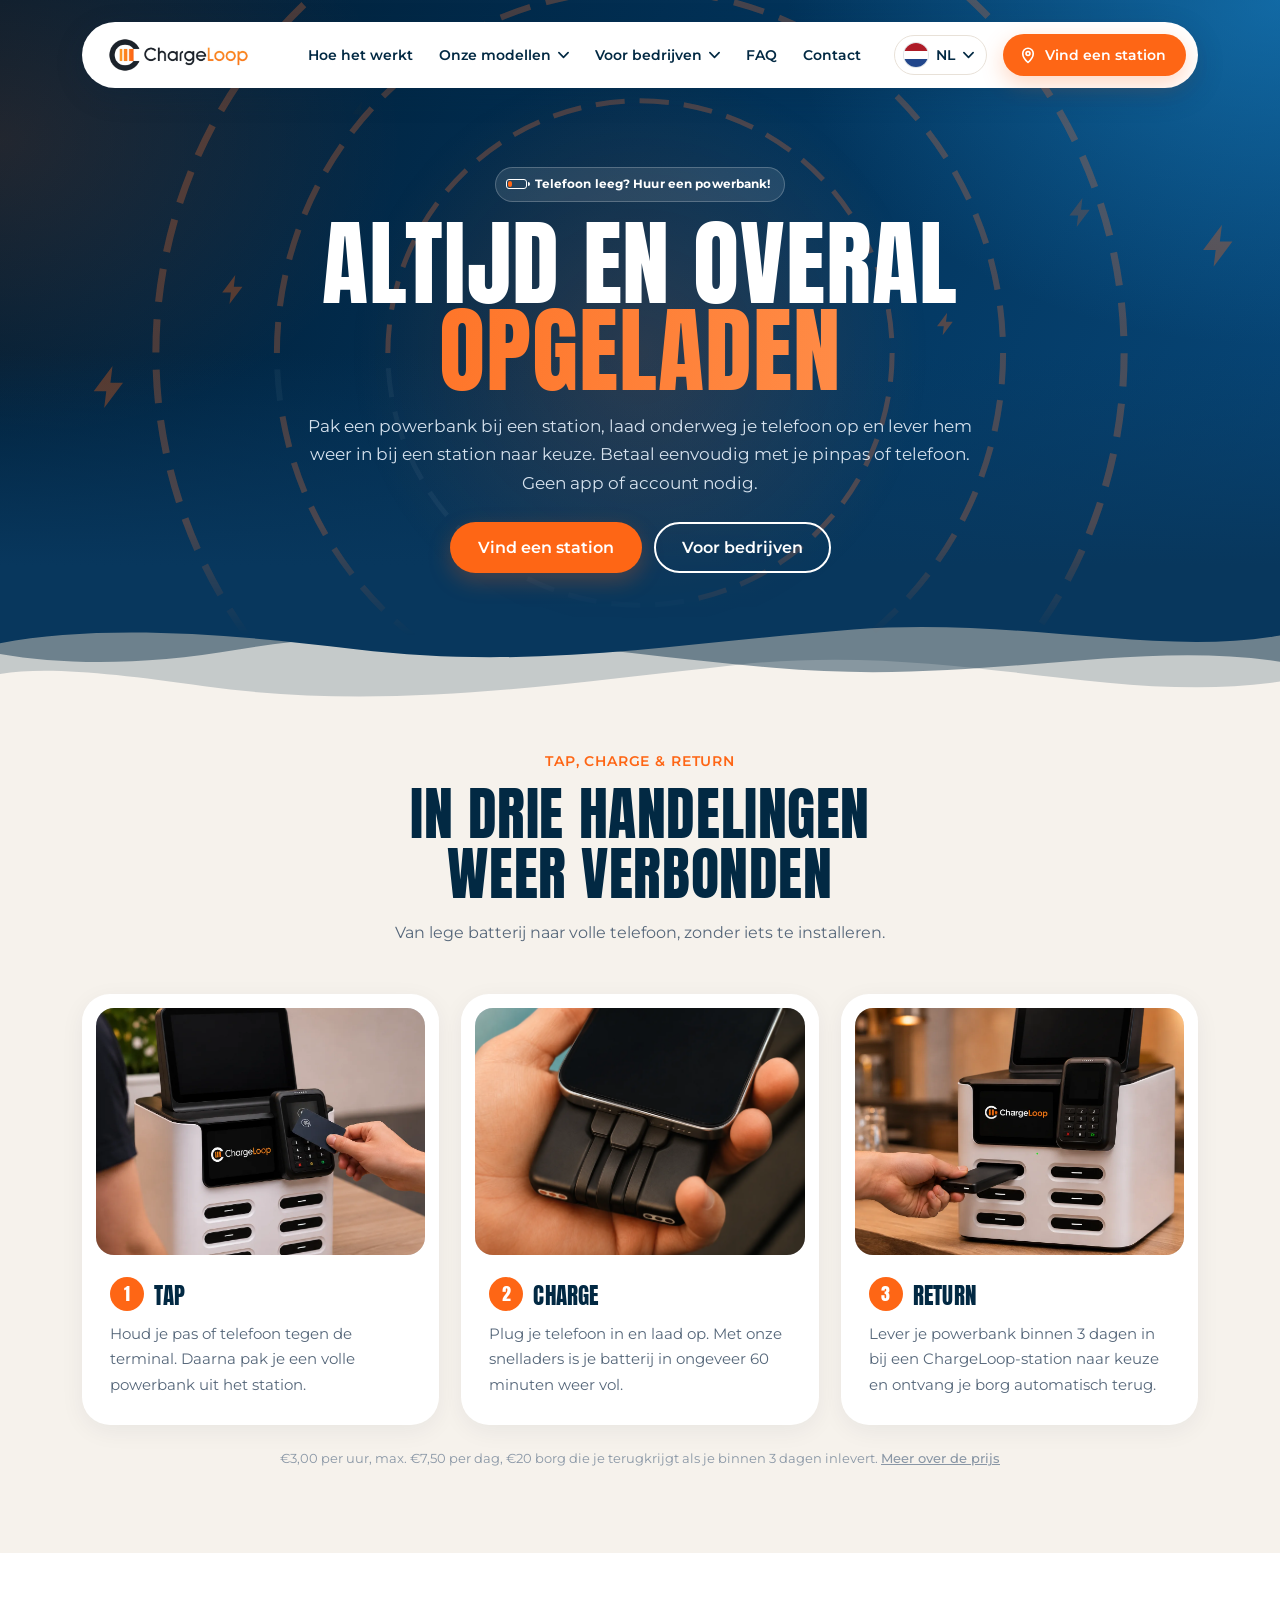
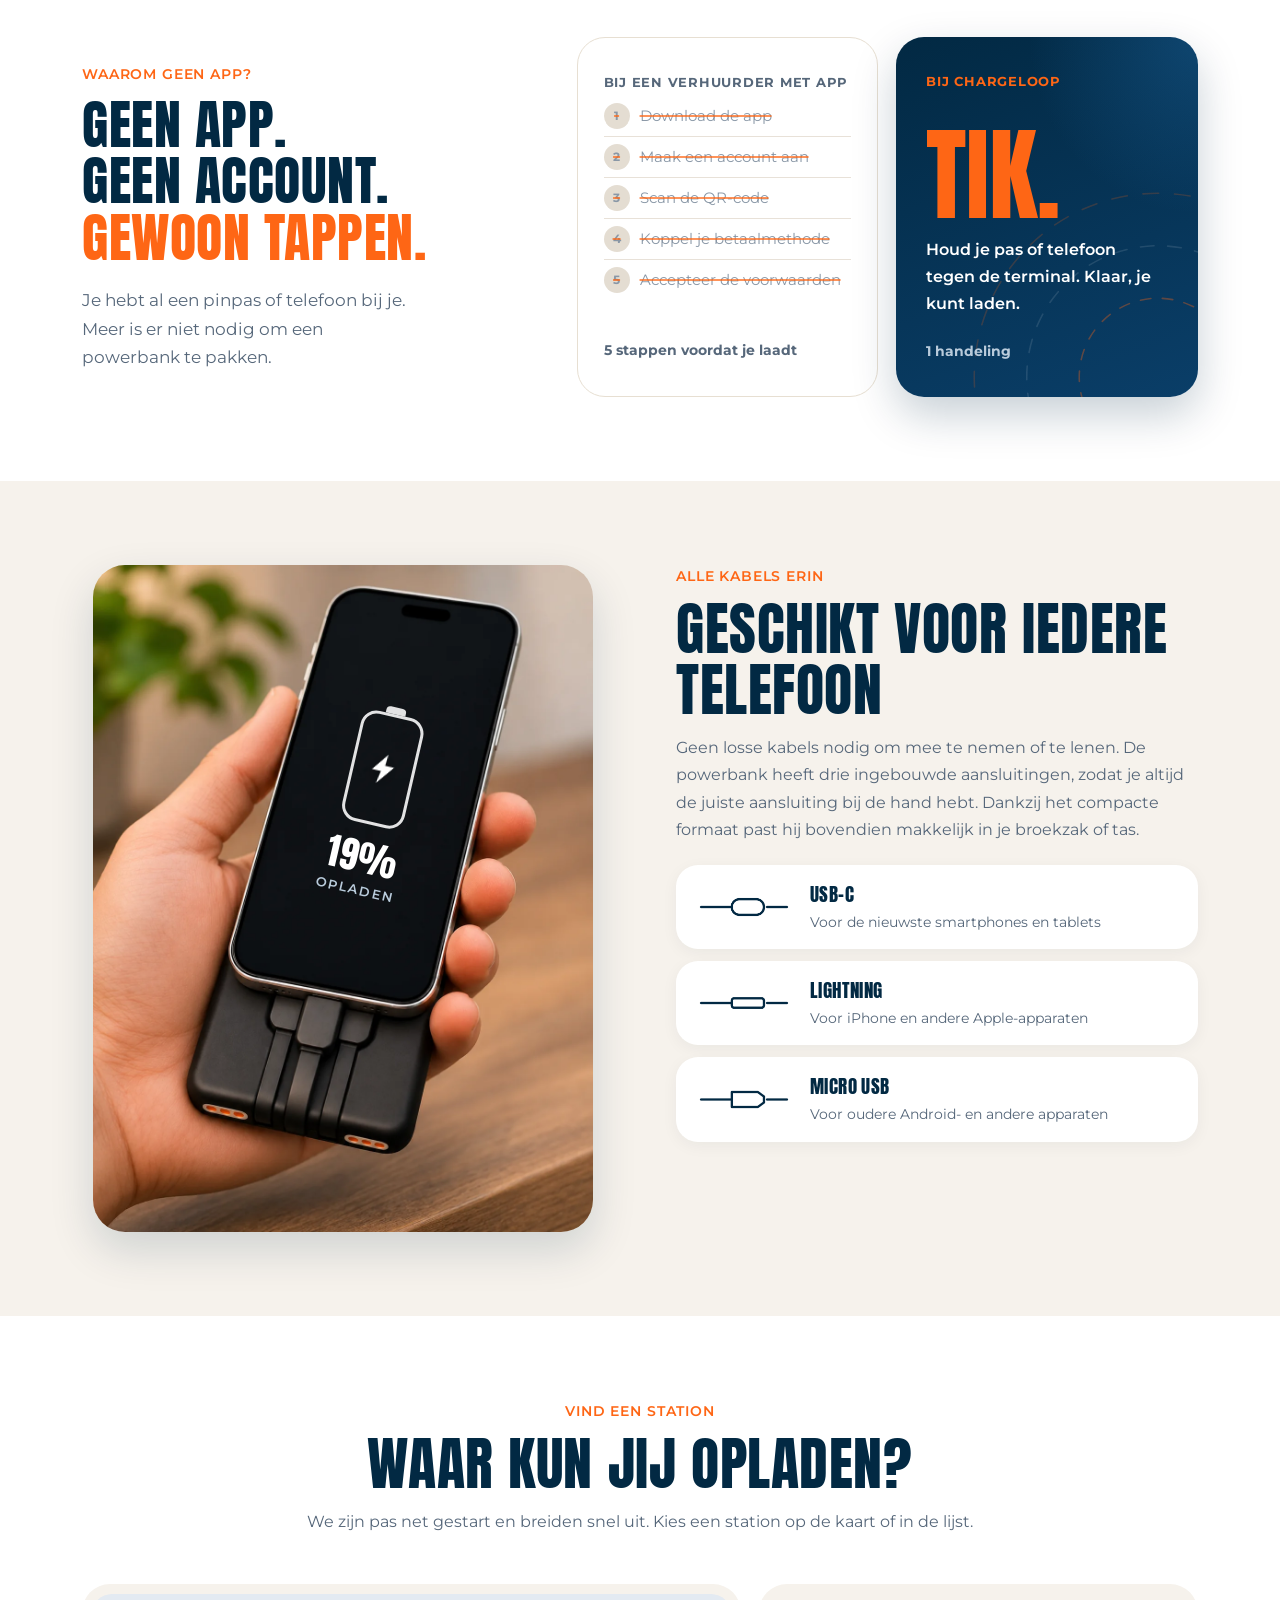
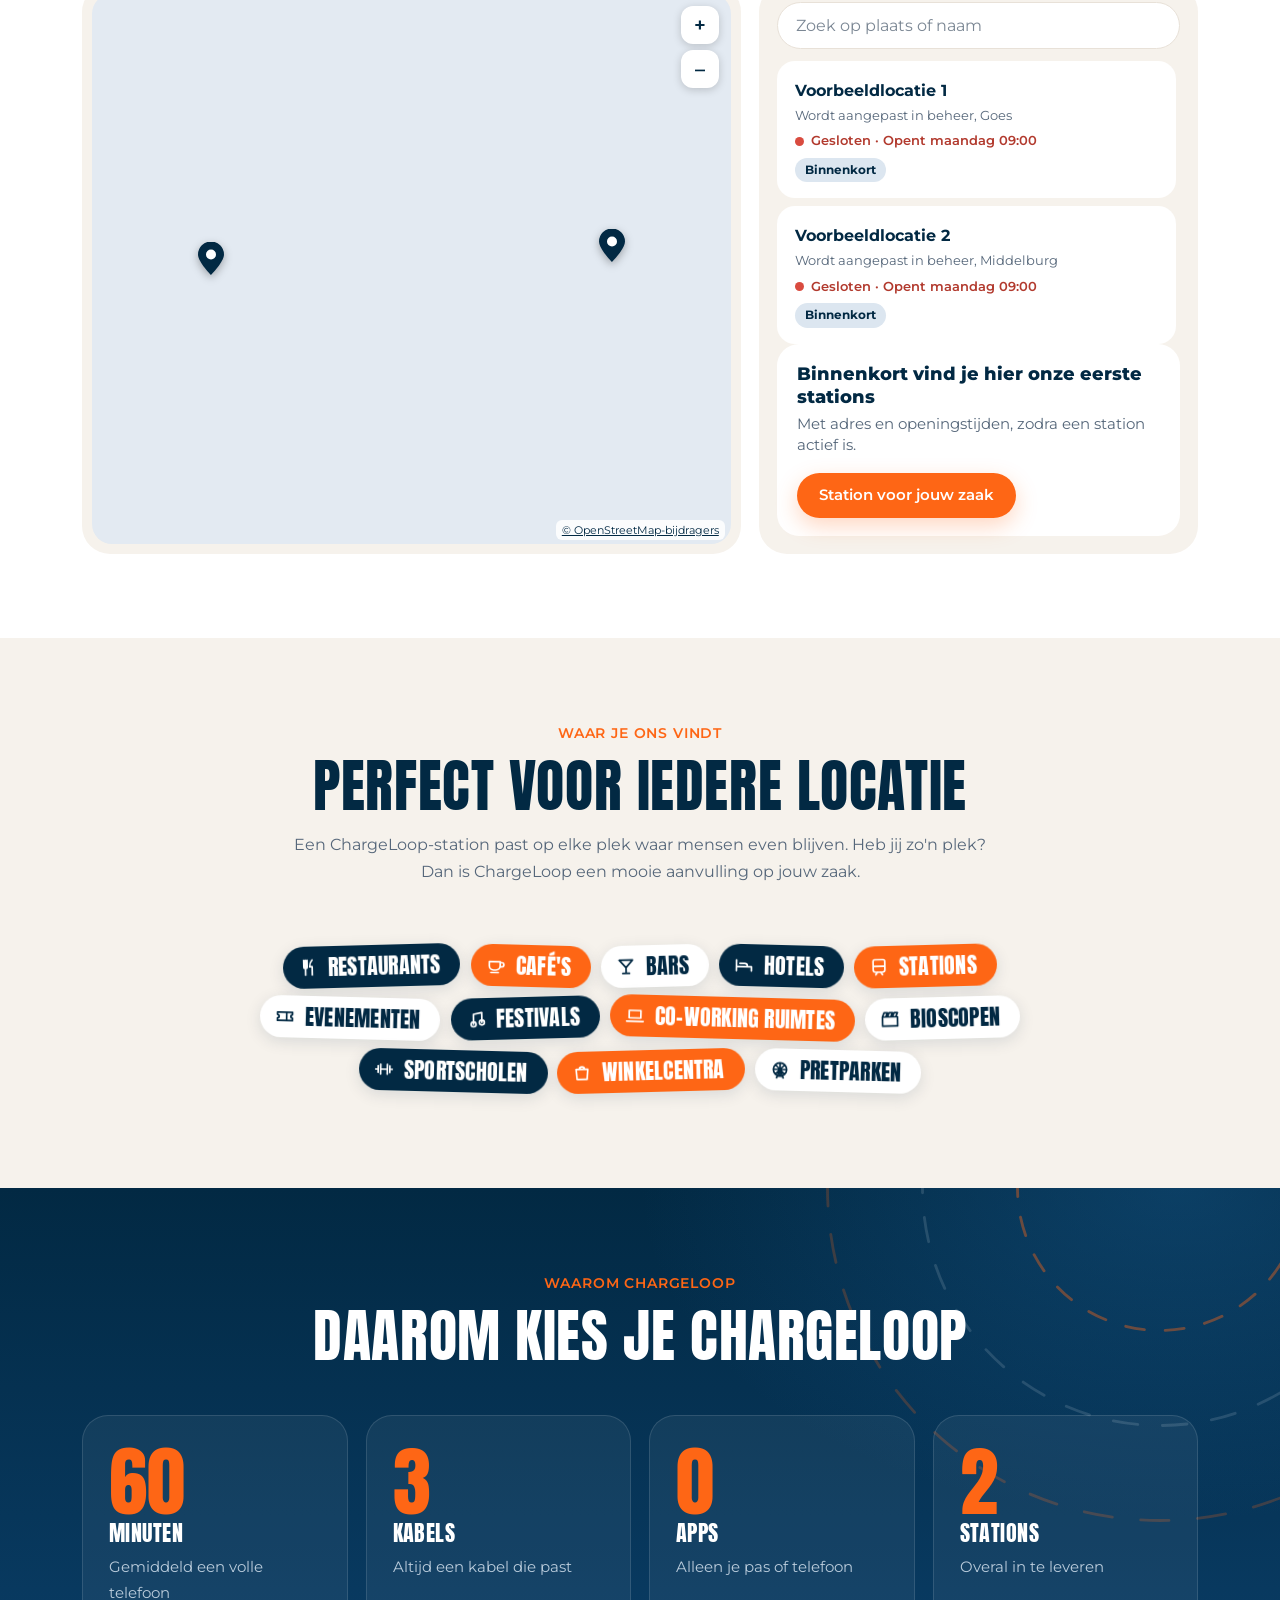
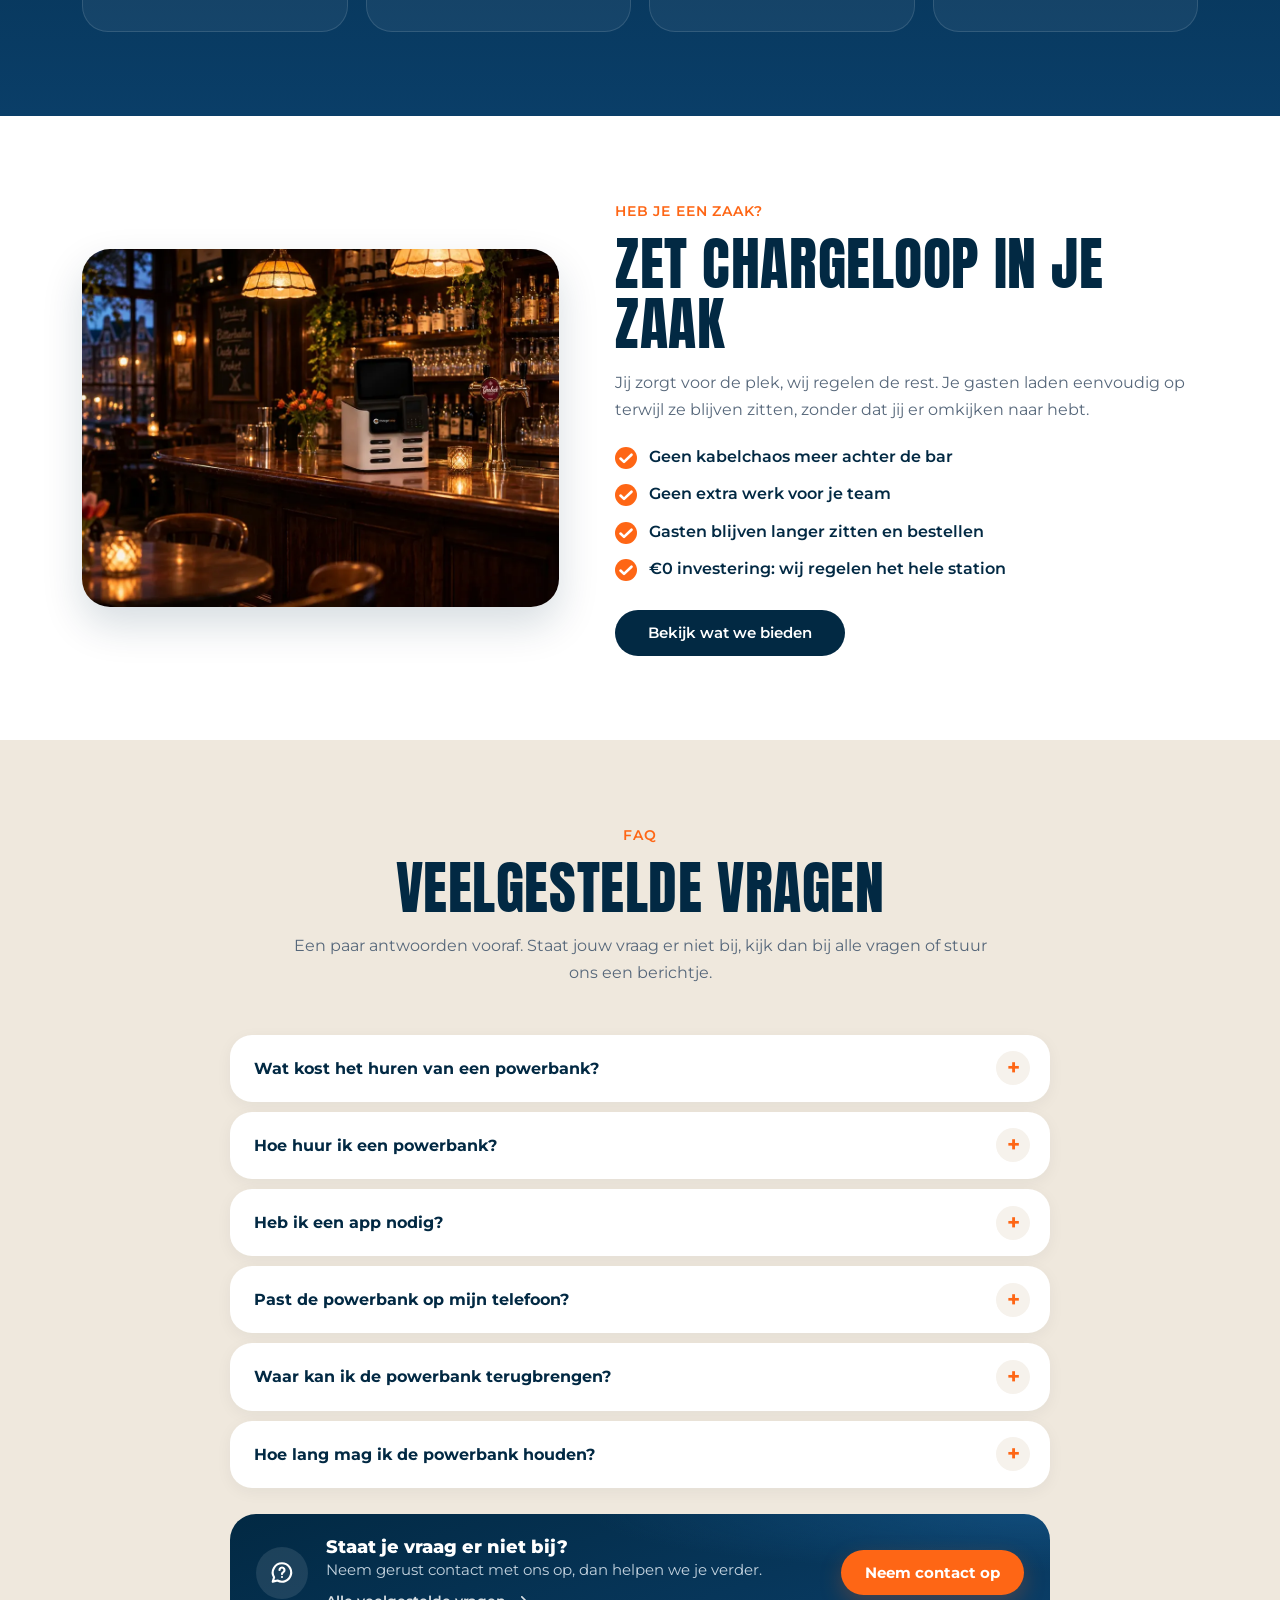
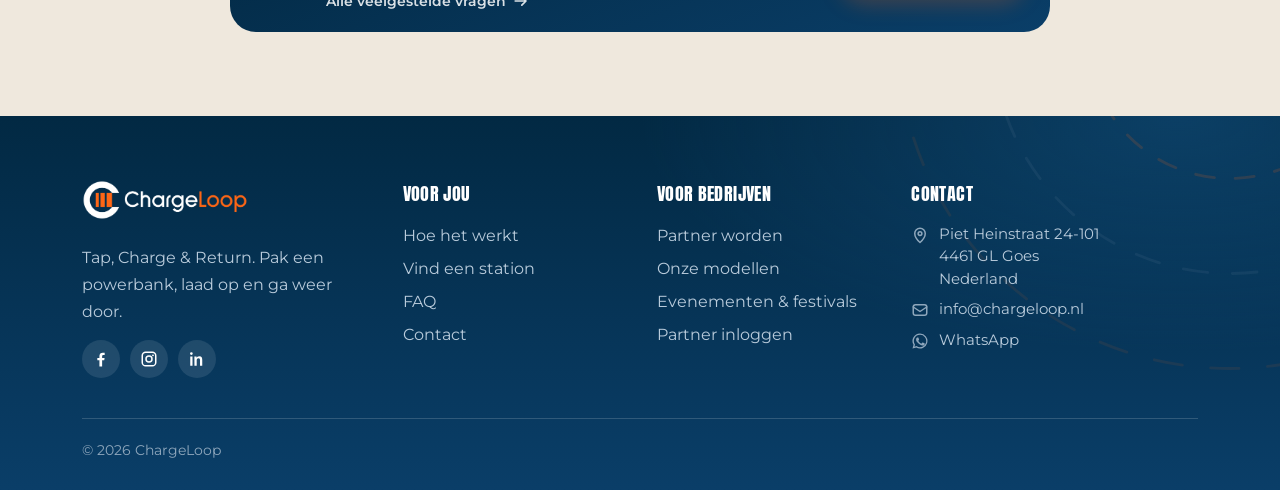
==== commit 385a18b2: "SEO: vaste canonical en og:url, alles op chargeloop.nl, FAQ/footer/JSON-LD in de HTML, 404-pagina, f" ====
--- a/index.html
+++ b/index.html
@@ -1,5 +1,5 @@
-<!doctype html><html lang="nl"><head><meta charset="utf-8"><meta name="viewport" content="width=device-width,initial-scale=1"><title>Powerbank huren zonder app | ChargeLoop</title><meta name="description" content="Telefoon leeg? Huur een powerbank bij een ChargeLoop-station. Tik met je pinpas of telefoon, laad onderweg op en lever hem in bij elk station."><meta property="og:type" content="website"><meta property="og:site_name" content="ChargeLoop"><meta property="og:locale" content="nl_NL"><meta property="og:title" content="Powerbank huren zonder app | ChargeLoop"><meta property="og:description" content="Telefoon leeg? Huur een powerbank bij een ChargeLoop-station. Tik met je pinpas of telefoon, laad onderweg op en lever hem in bij elk station."><meta property="og:image" content="https://chargeloop-pi.vercel.app/og-image.jpg"><meta property="og:image:width" content="1200"><meta property="og:image:height" content="630"><meta name="twitter:card" content="summary_large_image"><link rel="icon" type="image/png" sizes="32x32" href="favicon-32.png?v=1794667950"><link rel="apple-touch-icon" href="apple-touch-icon.png?v=1794667950">
-<link rel="preconnect" href="https://fonts.googleapis.com"><link rel="preconnect" href="https://fonts.gstatic.com" crossorigin><link rel="stylesheet" href="https://fonts.googleapis.com/css2?family=Anton&family=Montserrat:wght@400;500;600;700&display=swap"><link rel="stylesheet" href="style.css?v=1794672586"></head><body data-page="home">
+<!doctype html><html lang="nl"><head><meta charset="utf-8"><meta name="viewport" content="width=device-width,initial-scale=1"><title>Powerbank huren zonder app | ChargeLoop</title><meta name="description" content="Telefoon leeg? Huur een powerbank bij een ChargeLoop-station. Tik met je pinpas of telefoon, laad onderweg op en lever hem in bij elk station."><link rel="canonical" href="https://chargeloop.nl/"><meta property="og:url" content="https://chargeloop.nl/"><meta property="og:type" content="website"><meta property="og:site_name" content="ChargeLoop"><meta property="og:locale" content="nl_NL"><meta property="og:title" content="Powerbank huren zonder app | ChargeLoop"><meta property="og:description" content="Telefoon leeg? Huur een powerbank bij een ChargeLoop-station. Tik met je pinpas of telefoon, laad onderweg op en lever hem in bij elk station."><meta property="og:image" content="https://chargeloop.nl/og-image.jpg"><meta property="og:image:width" content="1200"><meta property="og:image:height" content="630"><meta name="twitter:card" content="summary_large_image"><link rel="icon" type="image/png" sizes="32x32" href="favicon-32.png?v=1794667950"><link rel="icon" type="image/png" sizes="48x48" href="/favicon-48.png"><link rel="icon" type="image/png" sizes="96x96" href="/favicon-96.png"><link rel="apple-touch-icon" href="apple-touch-icon.png?v=1794667950">
+<link rel="preconnect" href="https://fonts.googleapis.com"><link rel="preconnect" href="https://fonts.gstatic.com" crossorigin><link rel="stylesheet" href="https://fonts.googleapis.com/css2?family=Anton&family=Montserrat:wght@400;500;600;700&display=swap"><link rel="stylesheet" href="style.css?v=1794672586"><script type="application/ld+json" id="ld-org">{"@context":"https://schema.org","@graph":[{"@type":"Organization","@id":"https://chargeloop.nl/#org","name":"ChargeLoop","url":"https://chargeloop.nl/","logo":"https://chargeloop.nl/icon-512.png","slogan":"Tap, Charge & Return.","description":"Telefoon leeg? Huur een powerbank bij een ChargeLoop-station. Tik met je pinpas of telefoon, laad onderweg op en lever hem in bij elk station.","email":"info@chargeloop.nl","telephone":"+31 6 21135776"},{"@type":"WebSite","@id":"https://chargeloop.nl/#site","name":"ChargeLoop","url":"https://chargeloop.nl/","inLanguage":"nl-NL","publisher":{"@id":"https://chargeloop.nl/#org"}}]}</script></head><body data-page="home">
 <div class="top small nohero"><div class="wrap"><header id="hdr"><div class="pill"><a class="lg" href="/" aria-label="ChargeLoop, naar de homepage"><img data-img="logo" src="logo.png" alt="ChargeLoop"></a><button class="burger" aria-label="Menu" aria-expanded="false"><span></span><span></span><span></span></button><nav class="main" id="nav"><a href="/#hoe-het-werkt">Hoe het werkt</a><div class="dd mega"><button class="ddb" type="button" aria-expanded="false" aria-haspopup="true">Onze modellen<svg class="chev" viewBox="0 0 12 8" aria-hidden="true"><path d="M1 1.5l5 5 5-5" fill="none" stroke="currentColor" stroke-width="1.8" stroke-linecap="round" stroke-linejoin="round"></path></svg></button><div class="ddm"><div class="megai"><div class="mg-wrap"><div class="mg-intro"><span class="mg-pill">Modellen</span><h3>Een station voor elke plek</h3><p>Van een compact station op de bar tot een vrijstaande zuil. Wij adviseren je gratis over het beste formaat.</p><div class="mg-act"><a class="mg-lnk" href="voor-bedrijven#stations">Alle modellen vergelijken<svg class="mg-arr" viewBox="0 0 16 12" aria-hidden="true"><path d="M1 6h13M9 1l5 5-5 5" fill="none" stroke="currentColor" stroke-width="2" stroke-linecap="round" stroke-linejoin="round"></path></svg></a></div></div><div class="mg-cards mg-c4"><a class="mg-card hl" href="voor-bedrijven#stations"><span class="mg-tile"><em class="mg-tag">Meest gekozen</em><img class="mg-st s6" src="model-st6.webp?v=1794663857" alt=""></span><span class="mg-row"><b>ChargeLoop 6</b><svg class="mg-arr" viewBox="0 0 16 12" aria-hidden="true"><path d="M1 6h13M9 1l5 5-5 5" fill="none" stroke="currentColor" stroke-width="2" stroke-linecap="round" stroke-linejoin="round"></path></svg></span><small>Ideaal voor kleine horeca, kappers en balies</small></a><a class="mg-card" href="voor-bedrijven#stations"><span class="mg-tile"><img class="mg-st s12" src="model-st12.webp?v=1794663857" alt=""></span><span class="mg-row"><b>ChargeLoop 12</b><svg class="mg-arr" viewBox="0 0 16 12" aria-hidden="true"><path d="M1 6h13M9 1l5 5-5 5" fill="none" stroke="currentColor" stroke-width="2" stroke-linecap="round" stroke-linejoin="round"></path></svg></span><small>Ideaal voor drukkere horeca, winkels en lobby’s</small></a><a class="mg-card" href="voor-bedrijven#stations"><span class="mg-tile"><img class="mg-st s24" src="model-st24.webp?v=1794663857" alt=""></span><span class="mg-row"><b>ChargeLoop 24</b><svg class="mg-arr" viewBox="0 0 16 12" aria-hidden="true"><path d="M1 6h13M9 1l5 5-5 5" fill="none" stroke="currentColor" stroke-width="2" stroke-linecap="round" stroke-linejoin="round"></path></svg></span><small>Ideaal voor hotels, winkels en sportscholen</small></a><a class="mg-card" href="voor-bedrijven#stations"><span class="mg-tile"><img class="mg-st s48" src="model-st48.webp?v=1794663857" alt=""></span><span class="mg-row"><b>ChargeLoop 48</b><svg class="mg-arr" viewBox="0 0 16 12" aria-hidden="true"><path d="M1 6h13M9 1l5 5-5 5" fill="none" stroke="currentColor" stroke-width="2" stroke-linecap="round" stroke-linejoin="round"></path></svg></span><small>Ideaal voor evenementen, beurzen en centra</small></a></div></div></div></div></div><div class="dd"><button class="ddb" type="button" aria-expanded="false" aria-haspopup="true">Voor bedrijven<svg class="chev" viewBox="0 0 12 8" aria-hidden="true"><path d="M1 1.5l5 5 5-5" fill="none" stroke="currentColor" stroke-width="1.8" stroke-linecap="round" stroke-linejoin="round"></path></svg></button><div class="ddm"><div class="ddi"><a href="voor-bedrijven">Partner worden</a><a href="evenementen-en-festivals">Evenementen &amp; festivals</a></div></div></div><a href="faq">FAQ</a><a href="contact">Contact</a><div class="lang"><button class="lb" type="button" aria-haspopup="true" aria-expanded="false" aria-label="Taal"><span class="fl"><svg viewBox="0 0 30 20" aria-hidden="true"><rect width="30" height="6.67" fill="#AE1C28"></rect><rect y="6.67" width="30" height="6.67" fill="#fff"></rect><rect y="13.33" width="30" height="6.67" fill="#21468B"></rect></svg></span><span class="lc">NL</span><svg class="chev" viewBox="0 0 12 8" aria-hidden="true"><path d="M1 1.5l5 5 5-5" fill="none" stroke="currentColor" stroke-width="1.8" stroke-linecap="round" stroke-linejoin="round"></path></svg></button><div class="lm"><div class="ddi"><button type="button" data-l="nl"><span class="fl"><svg viewBox="0 0 30 20" aria-hidden="true"><rect width="30" height="6.67" fill="#AE1C28"></rect><rect y="6.67" width="30" height="6.67" fill="#fff"></rect><rect y="13.33" width="30" height="6.67" fill="#21468B"></rect></svg></span>Nederlands</button><button type="button" data-l="en"><span class="fl"><svg viewBox="0 0 30 20" aria-hidden="true"><rect width="30" height="20" fill="#012169"></rect><path d="M0 0L30 20M30 0L0 20" stroke="#fff" stroke-width="4"></path><path d="M0 0L30 20M30 0L0 20" stroke="#C8102E" stroke-width="1.6"></path><path d="M15 0V20M0 10H30" stroke="#fff" stroke-width="6"></path><path d="M15 0V20M0 10H30" stroke="#C8102E" stroke-width="3.4"></path></svg></span>English</button></div></div></div><a class="btn btn-or find" href="vind-een-station"><svg viewBox="0 0 24 24" fill="none" stroke="currentColor" stroke-width="2.2" stroke-linecap="round" stroke-linejoin="round" aria-hidden="true"><path d="M12 22s7-6.2 7-12a7 7 0 10-14 0c0 5.8 7 12 7 12z"></path><circle cx="12" cy="10" r="2.6"></circle></svg>Vind een station</a></nav></div></header><div class="hero"><p class="hk"><span class="hbat" aria-hidden="true"><u></u></span>Telefoon leeg? Huur een powerbank!</p><h1><span class="l1">Altijd en</span> <span class="l2">overal</span> <em>opgeladen</em></h1><p class="lead">Pak een powerbank bij een station, laad onderweg je telefoon op en lever hem weer in bij een station naar keuze. Betaal eenvoudig met je pinpas of telefoon. Geen app of account nodig.</p><div class="cta"><a class="btn btn-or" href="vind-een-station">Vind een station</a><a class="btn btn-ghost" href="voor-bedrijven">Voor bedrijven</a></div></div></div><div data-wave class="wavebox"><svg viewBox="0 0 1440 150" preserveAspectRatio="none" aria-hidden="true"><path d="M0 0H1440V118C1250 150 1070 66 830 96C610 124 430 156 230 124C130 108 55 98 0 108Z" fill="#022943" fill-opacity=".2"></path><path d="M0 0H1440V92C1270 62 1100 124 870 100C650 78 480 34 270 76C160 98 70 96 0 82Z" fill="#022943" fill-opacity=".45"></path><path d="M0 0H1440V58C1300 86 1150 34 960 50C760 68 600 104 400 76C250 54 110 44 0 68Z" fill="#08375D"></path></svg></div></div><main>
 <section id="hoe-het-werkt"><div class="wrap"><div class="head"><span class="label">Tap, Charge &amp; Return</span><h2>In drie handelingen<br>weer verbonden</h2><p>Van lege batterij naar volle telefoon, zonder iets te installeren.</p></div>
 <div class="steps">
@@ -33,4 +33,4 @@
 </div></div></section>
 <section class="b-navy"><div class="wrap"><div class="head"><span class="label">Waarom ChargeLoop</span><h2>Daarom kies je ChargeLoop</h2></div><div class="nums"><div><b>60</b><span class="u">minuten</span><p>Gemiddeld een volle telefoon</p></div><div><b>3</b><span class="u">kabels</span><p>Altijd een kabel die past</p></div><div><b>0</b><span class="u">apps</span><p>Alleen je pas of telefoon</p></div><div><b data-stcount>2</b><span class="u" data-stlabel>stations</span><p>Overal in te leveren</p></div></div></div></section>
 <section class="b-white" id="voor-bedrijven-teaser"><div class="wrap"><div class="bz2"><div class="bzi"><img class="bzi-ph" data-img="business" src="zaak-cafe.webp" alt="ChargeLoop-station op de bar van een café" loading="lazy"></div><div><span class="label">Heb je een zaak?</span><h2>Zet ChargeLoop in je zaak</h2><p>Jij zorgt voor de plek, wij regelen de rest. Je gasten laden eenvoudig op terwijl ze blijven zitten, zonder dat jij er omkijken naar hebt.</p><ul class="tick"><li>Geen kabelchaos meer achter de bar</li><li>Geen extra werk voor je team</li><li>Gasten blijven langer zitten en bestellen</li><li>€0 investering: wij regelen het hele station</li></ul><div class="btnrow l"><a class="btn btn-navy" href="voor-bedrijven">Bekijk wat we bieden</a></div></div></div></div></section>
-<section id="faq" class="b-sand"><div class="wrap"><div class="head"><span class="label">FAQ</span><h2>Veelgestelde vragen</h2><p>Een paar antwoorden vooraf. Staat jouw vraag er niet bij, kijk dan bij alle vragen of stuur ons een berichtje.</p></div><div class="faq" data-faq-home style="max-width:820px;margin:0 auto"></div><div class="hlp"><span class="hlp-i"><svg viewBox="0 0 24 24" fill="none" stroke="currentColor" stroke-width="2" stroke-linecap="round" stroke-linejoin="round" aria-hidden="true"><path d="M12 3a8.5 8.5 0 1 1-4.2 15.9L3.5 20l1.2-4.1A8.5 8.5 0 0 1 12 3z"/><path d="M9.7 9.2a2.3 2.3 0 1 1 3.5 2c-.7.4-1.2.9-1.2 1.8M12 15.7v.01"/></svg></span><div class="hlp-t"><b>Staat je vraag er niet bij?</b><span>Neem gerust contact met ons op, dan helpen we je verder.</span><a class="hlp-l" href="faq">Alle veelgestelde vragen<svg viewBox="0 0 16 12" fill="none" stroke="currentColor" stroke-width="2" stroke-linecap="round" stroke-linejoin="round" aria-hidden="true"><path d="M1 6h13M9 1l5 5-5 5"/></svg></a></div><a class="hlp-b" href="contact">Neem contact op</a></div></div></section></main><footer id="ftr"></footer><script src="i18n.js?v=1794672870"></script><script src="sb-config.js"></script><script src="sb.js"></script><script src="app.js?v=1794766233"></script></body></html>+<section id="faq" class="b-sand"><div class="wrap"><div class="head"><span class="label">FAQ</span><h2>Veelgestelde vragen</h2><p>Een paar antwoorden vooraf. Staat jouw vraag er niet bij, kijk dan bij alle vragen of stuur ons een berichtje.</p></div><div class="faq" data-faq-home style="max-width:820px;margin:0 auto"><details id="prijs"><summary>Wat kost het huren van een powerbank?</summary><div class="a">Je betaalt €3,00 per uur, met een maximum van €7,50 per dag. Daarnaast wordt €20 borg gereserveerd. Bij het terugbrengen worden de huurkosten hiermee verrekend en krijg je de rest terug.</div></details><details><summary>Hoe huur ik een powerbank?</summary><div class="a">Houd je telefoon of betaalpas tegen de betaalterminal. De powerbank komt automatisch vrij en je kunt direct beginnen met opladen.</div></details><details><summary>Heb ik een app nodig?</summary><div class="a">Nee! Je hebt geen app, account of registratie nodig. Contactloos betalen, powerbank pakken en klaar.</div></details><details><summary>Past de powerbank op mijn telefoon?</summary><div class="a">Ja! Onze powerbanks hebben drie ingebouwde kabels: USB-C, Lightning en Micro-USB. Zo kun je vrijwel iedere smartphone opladen.</div></details><details id="inleveren"><summary>Waar kan ik de powerbank terugbrengen?</summary><div class="a">Bij ieder ChargeLoop-station! Je hoeft hem dus niet terug te brengen naar de plek waar je hem hebt gehuurd. Al onze locaties vind je op de stationskaart.</div></details><details><summary>Hoe lang mag ik de powerbank houden?</summary><div class="a">Je hebt maximaal 72 uur (3 dagen) om de powerbank terug te brengen. Lever je hem niet op tijd in, dan vervalt de borg van €20.</div></details></div><div class="hlp"><span class="hlp-i"><svg viewBox="0 0 24 24" fill="none" stroke="currentColor" stroke-width="2" stroke-linecap="round" stroke-linejoin="round" aria-hidden="true"><path d="M12 3a8.5 8.5 0 1 1-4.2 15.9L3.5 20l1.2-4.1A8.5 8.5 0 0 1 12 3z"/><path d="M9.7 9.2a2.3 2.3 0 1 1 3.5 2c-.7.4-1.2.9-1.2 1.8M12 15.7v.01"/></svg></span><div class="hlp-t"><b>Staat je vraag er niet bij?</b><span>Neem gerust contact met ons op, dan helpen we je verder.</span><a class="hlp-l" href="faq">Alle veelgestelde vragen<svg viewBox="0 0 16 12" fill="none" stroke="currentColor" stroke-width="2" stroke-linecap="round" stroke-linejoin="round" aria-hidden="true"><path d="M1 6h13M9 1l5 5-5 5"/></svg></a></div><a class="hlp-b" href="contact">Neem contact op</a></div></div></section></main><footer id="ftr"><div class="wrap"><div class="fcols"><div><a class="lg plain" href="/"><img src="logo-footer.png" alt="ChargeLoop"></a><p class="fp">Tap, Charge &amp; Return. Pak een powerbank, laad op en ga weer door.</p><div class="soc"><a href="#" target="_blank" rel="noopener" aria-label="Facebook"><svg viewBox="0 0 24 24"><path d="M13.5 22v-8.2h2.8l.5-3.3h-3.3V8.4c0-.9.4-1.7 1.8-1.7h1.6V3.8S15.6 3.5 14.3 3.5c-2.700 0-4.400 1.600-4.400 4.500v2.500H7.100v3.300h2.800V22z"></path></svg></a><a href="#" target="_blank" rel="noopener" aria-label="Instagram"><svg viewBox="0 0 24 24"><path d="M7.500 2h9A5.500 5.500 0 0122 7.500v9a5.500 5.500 0 01-5.500 5.500h-9A5.500 5.500 0 012 16.500v-9A5.500 5.500 0 017.500 2zm0 2A3.500 3.500 0 004 7.500v9A3.500 3.500 0 007.500 20h9a3.500 3.500 0 003.500-3.500v-9A3.500 3.500 0 0016.500 4zM12 7a5 5 0 110 10 5 5 0 010-10zm0 2a3 3 0 100 6 3 3 0 000-6zm5.300-3.100a1.200 1.200 0 110 2.400 1.200 1.200 0 010-2.400z"></path></svg></a><a href="#" target="_blank" rel="noopener" aria-label="LinkedIn"><svg viewBox="0 0 24 24"><path d="M4.500 3A1.800 1.800 0 106.300 4.800 1.800 1.800 0 004.500 3zM3 8.500h3V21H3zm5.500 0h2.900v1.700c.5-.9 1.700-2 3.600-2 3.400 0 4 2.200 4 5.100V21h-3v-6.700c0-1.600 0-3.200-2-3.200s-2.400 1.500-2.400 3.100V21h-3z"></path></svg></a></div></div><div><h4>Voor jou</h4><a href="/#hoe-het-werkt">Hoe het werkt</a><a href="vind-een-station">Vind een station</a><a href="faq">FAQ</a><a href="contact">Contact</a></div><div><h4>Voor bedrijven</h4><a href="voor-bedrijven">Partner worden</a><a href="voor-bedrijven#stations">Onze modellen</a><a href="evenementen-en-festivals">Evenementen &amp; festivals</a><a href="portaal">Partner inloggen</a></div><div><h4>Contact</h4><div class="cl"><svg viewBox="0 0 24 24" fill="none" stroke="#8FA7BC" stroke-width="2" stroke-linecap="round" stroke-linejoin="round"><path d="M12 22s7-6.200 7-12a7 7 0 10-14 0c0 5.800 7 12 7 12z"></path><circle cx="12" cy="10" r="2.500"></circle></svg><span>Piet Heinstraat 24-101<br>4461 GL Goes<br>Nederland</span></div><a class="cl" href="mailto:info@chargeloop.nl"><svg viewBox="0 0 24 24" fill="none" stroke="#8FA7BC" stroke-width="2" stroke-linecap="round" stroke-linejoin="round"><rect x="3" y="5" width="18" height="14" rx="3"></rect><path d="M3 8l9 6 9-6"></path></svg><span>info@chargeloop.nl</span></a><a class="cl" href="https://wa.me/31621135776" target="_blank" rel="noopener"><svg viewBox="0 0 24 24" fill="#8FA7BC"><path d="M12 2a10 10 0 00-8.6 15.1L2 22l5-1.3A10 10 0 1012 2zm0 1.8a8.2 8.2 0 11-4.2 15.2l-.3-.2-2.9.8.8-2.8-.2-.3A8.2 8.2 0 0112 3.8zM8.5 7.4c-.2 0-.5.1-.7.4-.3.3-1 1-1 2.4s1 2.7 1.2 2.9c.1.2 2 3.1 4.9 4.3 2.4.9 2.9.7 3.4.7.5 0 1.7-.7 1.9-1.4.2-.7.2-1.3.2-1.4-.1-.1-.3-.2-.6-.4l-1.9-.9c-.3-.1-.5-.1-.7.1l-.9 1.1c-.1.2-.3.2-.6.1-.3-.1-1.2-.4-2.3-1.4-.8-.8-1.4-1.7-1.5-2-.2-.3 0-.4.1-.6l.4-.5c.1-.1.2-.3.3-.5.1-.2 0-.4 0-.5l-.8-2c-.2-.5-.4-.5-.6-.5z"></path></svg><span>WhatsApp</span></a></div></div><div class="copy"><span>© 2026 ChargeLoop<a class="adm-l" href="beheer" hidden="">Beheer</a></span></div></div></footer><script src="i18n.js?v=1794672870"></script><script src="sb-config.js"></script><script src="sb.js"></script><script src="app.js?v=1794766233"></script></body></html>
